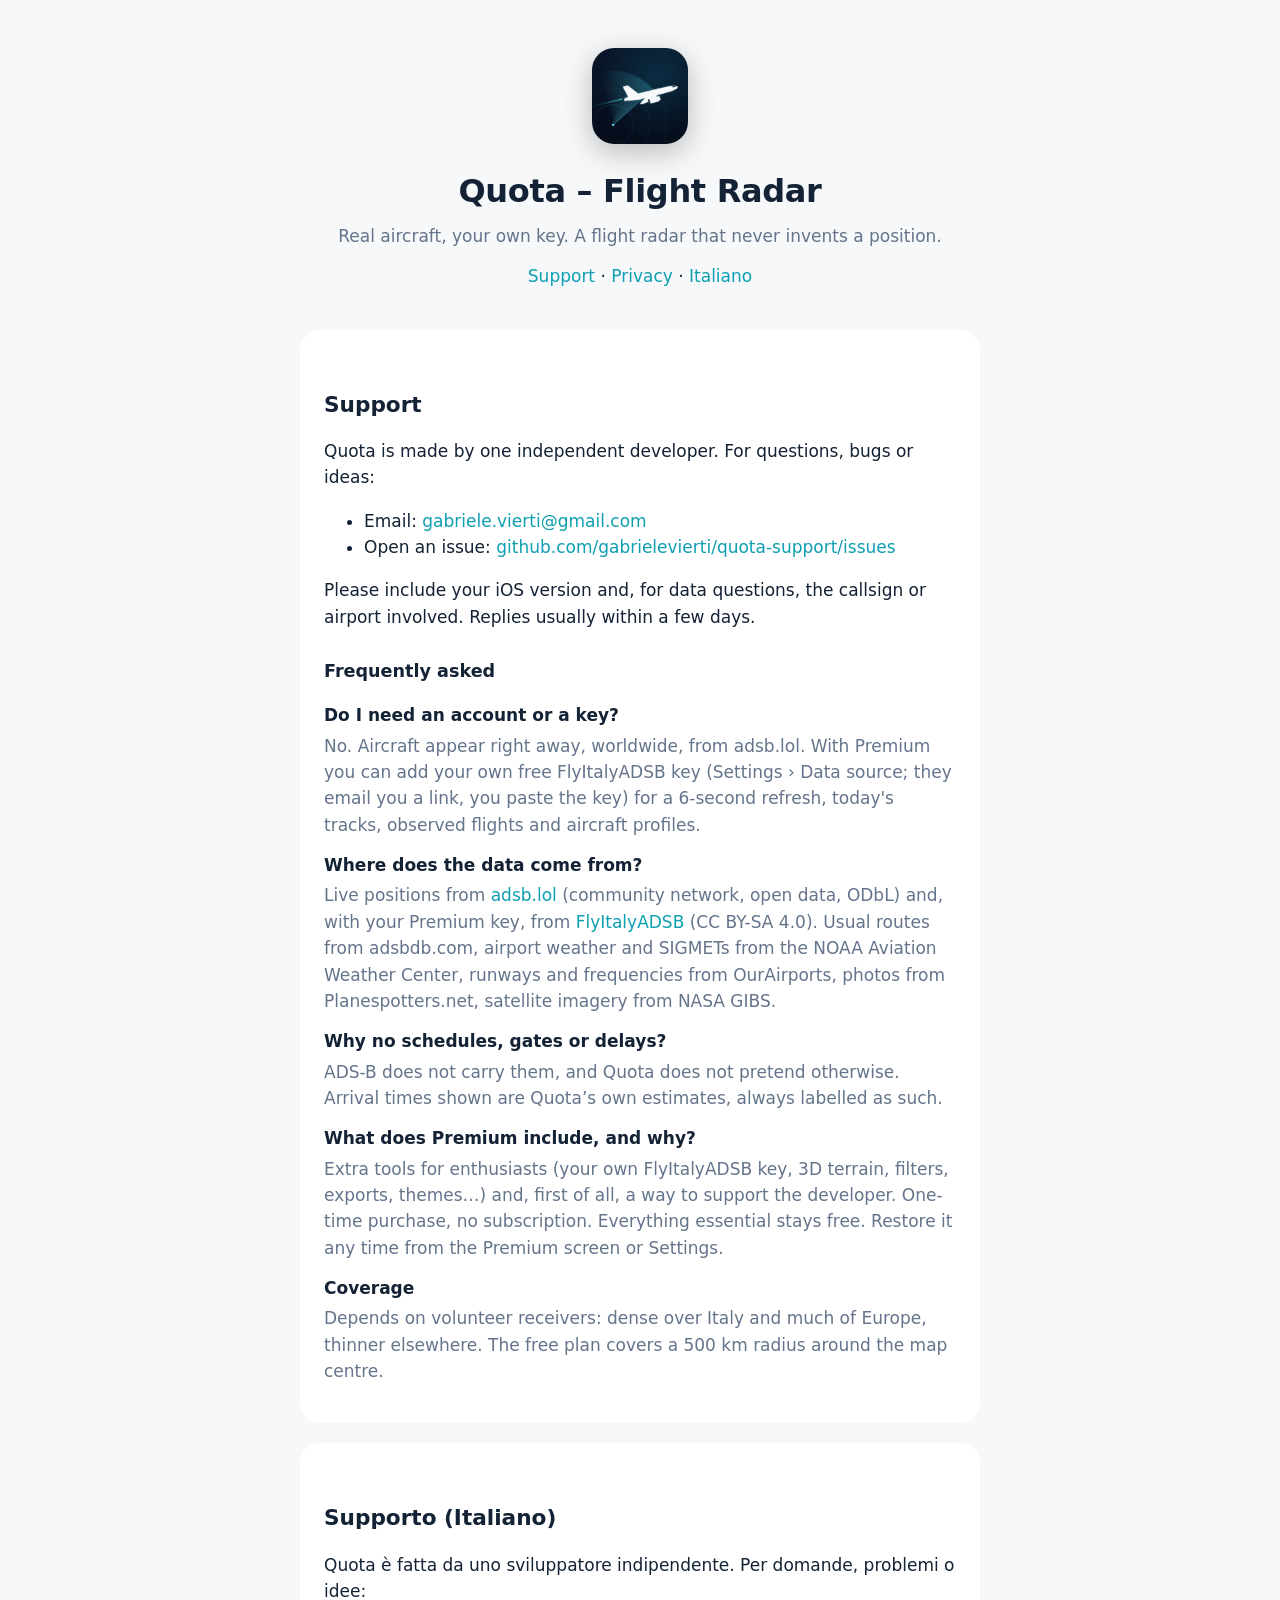
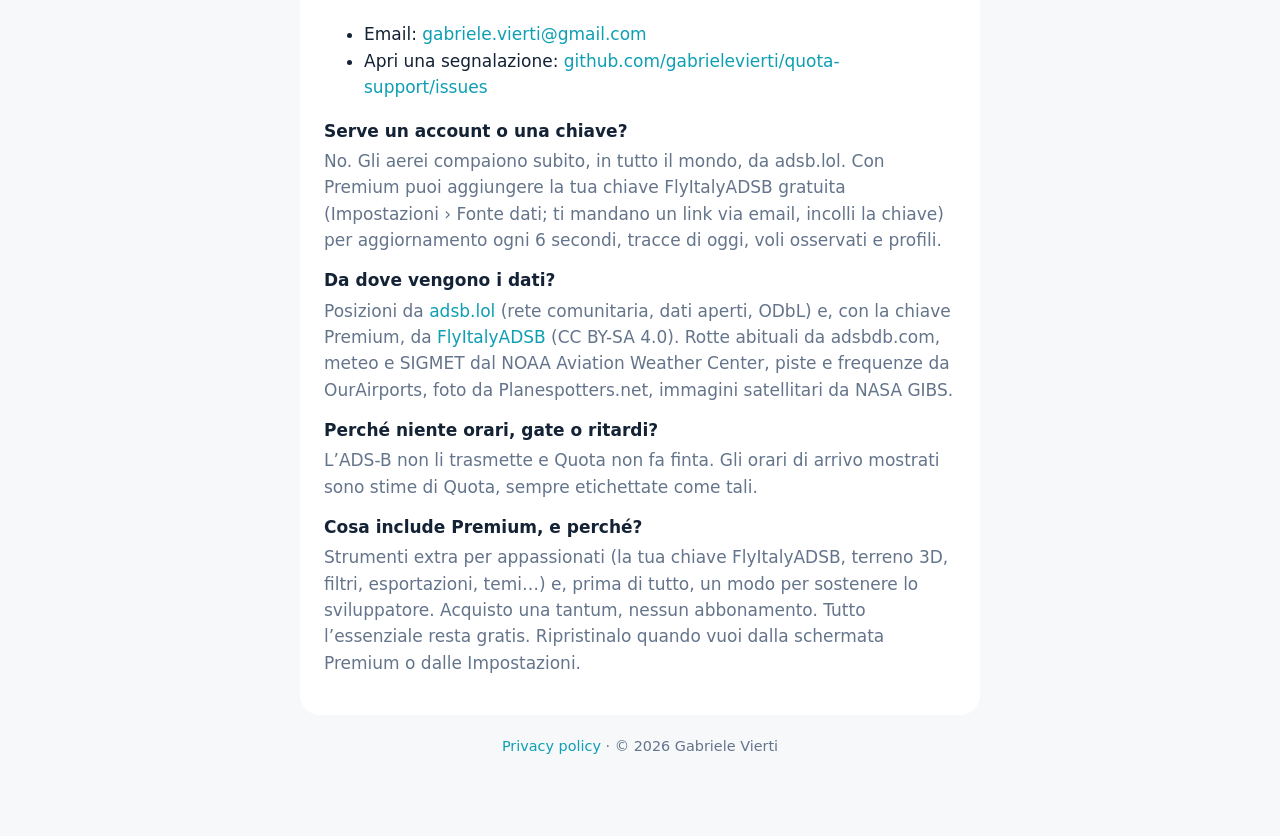
==== index.html @ 26dd5663 "update" ====
<!DOCTYPE html>
<html lang="en">
<head>
<meta charset="utf-8">
<meta name="viewport" content="width=device-width, initial-scale=1">
<title>Quota – Flight Radar · Support</title>
<link rel="stylesheet" href="style.css">
</head>
<body>
<main>
  <header>
    <img src="icon.png" alt="" width="96" height="96">
    <h1>Quota – Flight Radar</h1>
    <p class="tagline">Real aircraft, your own key. A flight radar that never invents a position.</p>
    <nav><a href="#support">Support</a> · <a href="privacy.html">Privacy</a> · <a href="#it">Italiano</a></nav>
  </header>

  <section id="support">
    <h2>Support</h2>
    <p>Quota is made by one independent developer. For questions, bugs or ideas:</p>
    <ul>
      <li>Email: <a href="mailto:gabriele.vierti@gmail.com">gabriele.vierti@gmail.com</a></li>
      <li>Open an issue: <a href="https://github.com/gabrielevierti/quota-support/issues">github.com/gabrielevierti/quota-support/issues</a></li>
    </ul>
    <p>Please include your iOS version and, for data questions, the callsign or airport involved. Replies usually within a few days.</p>

    <h3>Frequently asked</h3>
    <dl>
      <dt>Do I need an account or a key?</dt>
      <dd>No. Aircraft appear right away, worldwide, from adsb.lol. With Premium you can add your own free FlyItalyADSB key (Settings › Data source; they email you a link, you paste the key) for a 6-second refresh, today's tracks, observed flights and aircraft profiles.</dd>
      <dt>Where does the data come from?</dt>
      <dd>Live positions from <a href="https://adsb.lol">adsb.lol</a> (community network, open data, ODbL) and, with your Premium key, from <a href="https://flyitalyadsb.com">FlyItalyADSB</a> (CC BY-SA 4.0). Usual routes from adsbdb.com, airport weather and SIGMETs from the NOAA Aviation Weather Center, runways and frequencies from OurAirports, photos from Planespotters.net, satellite imagery from NASA GIBS.</dd>
      <dt>Why no schedules, gates or delays?</dt>
      <dd>ADS-B does not carry them, and Quota does not pretend otherwise. Arrival times shown are Quota’s own estimates, always labelled as such.</dd>
      <dt>What does Premium include, and why?</dt>
      <dd>Extra tools for enthusiasts (your own FlyItalyADSB key, 3D terrain, filters, exports, themes…) and, first of all, a way to support the developer. One-time purchase, no subscription. Everything essential stays free. Restore it any time from the Premium screen or Settings.</dd>
      <dt>Coverage</dt>
      <dd>Depends on volunteer receivers: dense over Italy and much of Europe, thinner elsewhere. The free plan covers a 500 km radius around the map centre.</dd>
    </dl>
  </section>

  <section id="it">
    <h2>Supporto (Italiano)</h2>
    <p>Quota è fatta da uno sviluppatore indipendente. Per domande, problemi o idee:</p>
    <ul>
      <li>Email: <a href="mailto:gabriele.vierti@gmail.com">gabriele.vierti@gmail.com</a></li>
      <li>Apri una segnalazione: <a href="https://github.com/gabrielevierti/quota-support/issues">github.com/gabrielevierti/quota-support/issues</a></li>
    </ul>
    <dl>
      <dt>Serve un account o una chiave?</dt>
      <dd>No. Gli aerei compaiono subito, in tutto il mondo, da adsb.lol. Con Premium puoi aggiungere la tua chiave FlyItalyADSB gratuita (Impostazioni › Fonte dati; ti mandano un link via email, incolli la chiave) per aggiornamento ogni 6 secondi, tracce di oggi, voli osservati e profili.</dd>
      <dt>Da dove vengono i dati?</dt>
      <dd>Posizioni da <a href="https://adsb.lol">adsb.lol</a> (rete comunitaria, dati aperti, ODbL) e, con la chiave Premium, da <a href="https://flyitalyadsb.com">FlyItalyADSB</a> (CC BY-SA 4.0). Rotte abituali da adsbdb.com, meteo e SIGMET dal NOAA Aviation Weather Center, piste e frequenze da OurAirports, foto da Planespotters.net, immagini satellitari da NASA GIBS.</dd>
      <dt>Perché niente orari, gate o ritardi?</dt>
      <dd>L’ADS-B non li trasmette e Quota non fa finta. Gli orari di arrivo mostrati sono stime di Quota, sempre etichettate come tali.</dd>
      <dt>Cosa include Premium, e perché?</dt>
      <dd>Strumenti extra per appassionati (la tua chiave FlyItalyADSB, terreno 3D, filtri, esportazioni, temi…) e, prima di tutto, un modo per sostenere lo sviluppatore. Acquisto una tantum, nessun abbonamento. Tutto l’essenziale resta gratis. Ripristinalo quando vuoi dalla schermata Premium o dalle Impostazioni.</dd>
    </dl>
  </section>

  <footer>
    <p><a href="privacy.html">Privacy policy</a> · © 2026 Gabriele Vierti</p>
  </footer>
</main>
</body>
</html>
---- style.css ----
:root { color-scheme: light dark; --bg:#f6f8fa; --fg:#142235; --muted:#64748b; --accent:#0e9fb3; --card:#fff; }
@media (prefers-color-scheme: dark) { :root { --bg:#0c1628; --fg:#f6f8fa; --muted:#a6b6c8; --accent:#51d6e8; --card:#17293f; } }
* { box-sizing: border-box; }
body { margin:0; background:var(--bg); color:var(--fg); font: 17px/1.55 -apple-system, BlinkMacSystemFont, "SF Pro Text", Inter, system-ui, sans-serif; }
main { max-width: 720px; margin: 0 auto; padding: 48px 20px 64px; }
header { text-align:center; margin-bottom: 40px; }
header img { border-radius: 22px; box-shadow: 0 8px 30px rgba(0,0,0,.25); }
h1 { font-size: 2rem; margin: 16px 0 6px; letter-spacing: -0.01em; }
h2 { font-size: 1.35rem; margin: 36px 0 10px; }
h3 { font-size: 1.1rem; margin: 28px 0 8px; }
.tagline { color: var(--muted); margin: 0 0 14px; }
nav a, a { color: var(--accent); text-decoration: none; }
a:hover { text-decoration: underline; }
section { background: var(--card); border-radius: 20px; padding: 22px 24px; margin-bottom: 20px; }
dt { font-weight: 600; margin-top: 14px; }
dd { margin: 4px 0 0; color: var(--muted); }
footer { text-align:center; color: var(--muted); font-size: .9rem; }
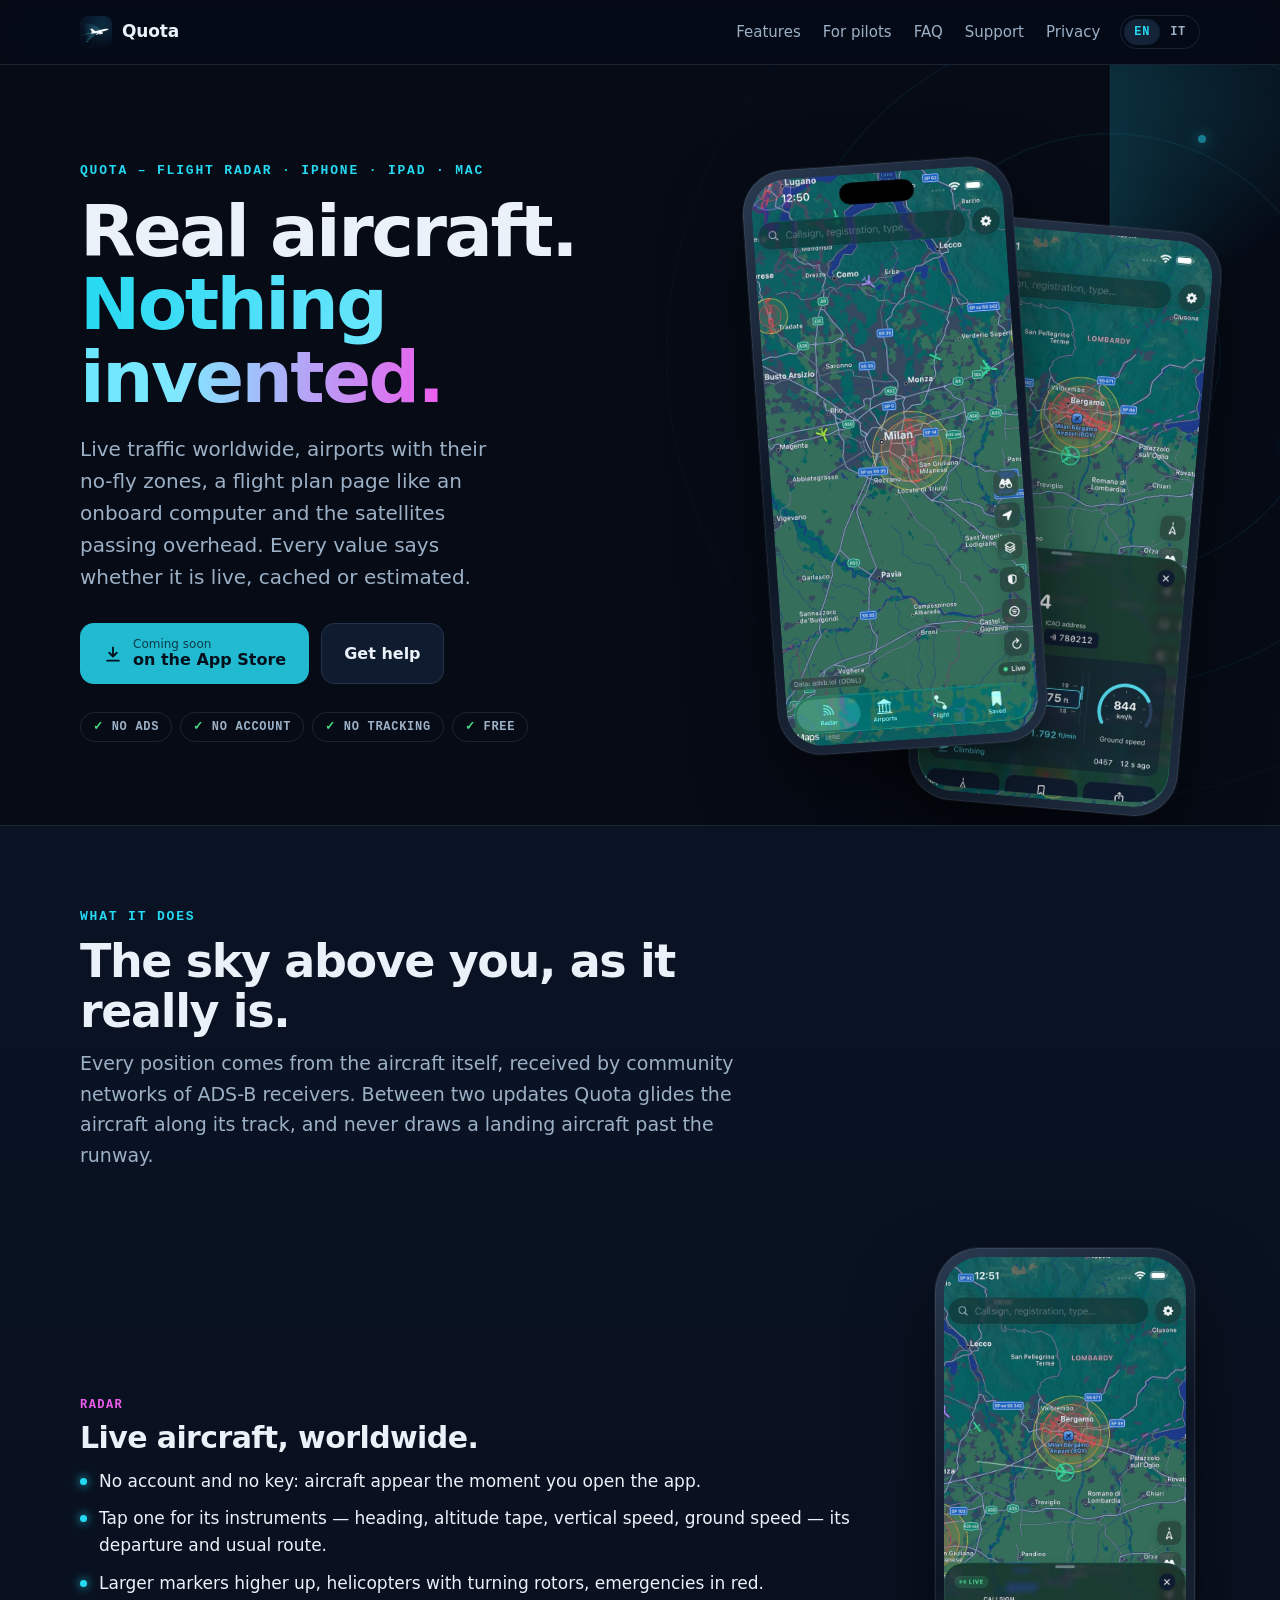
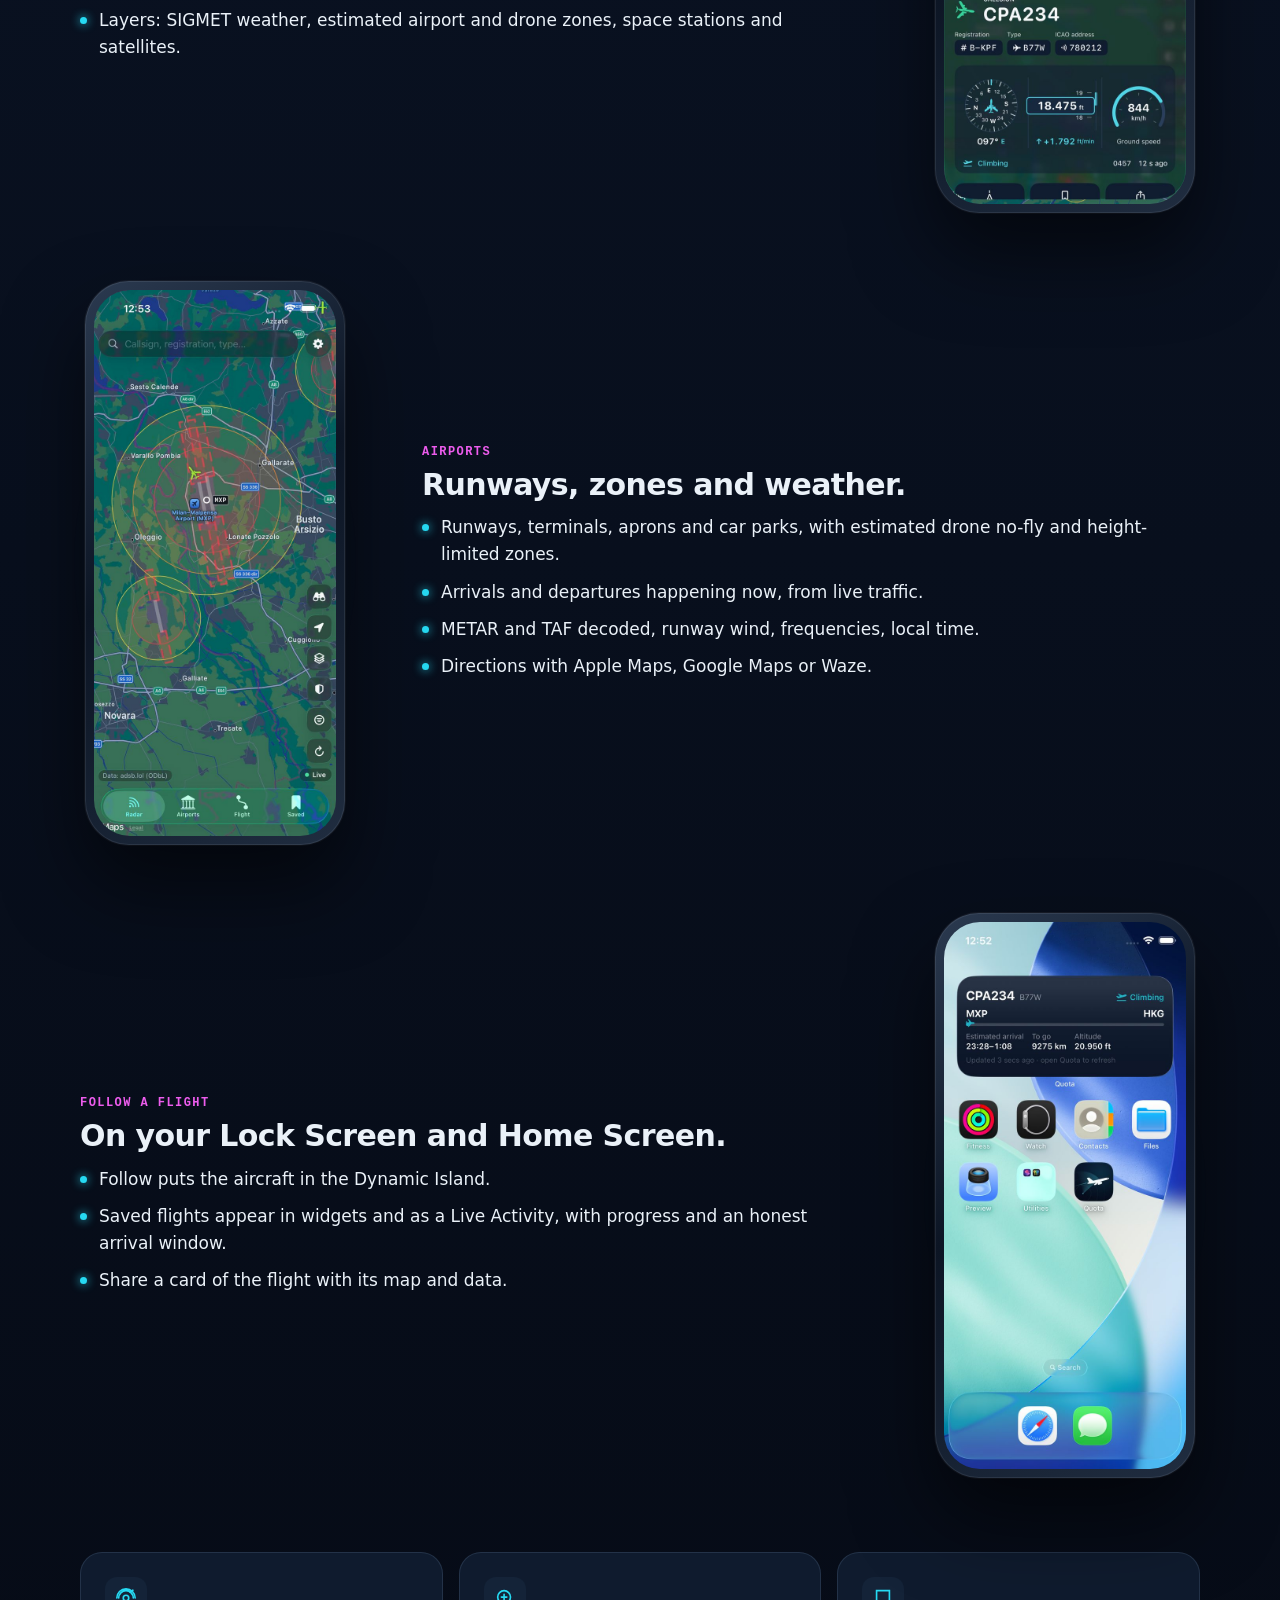
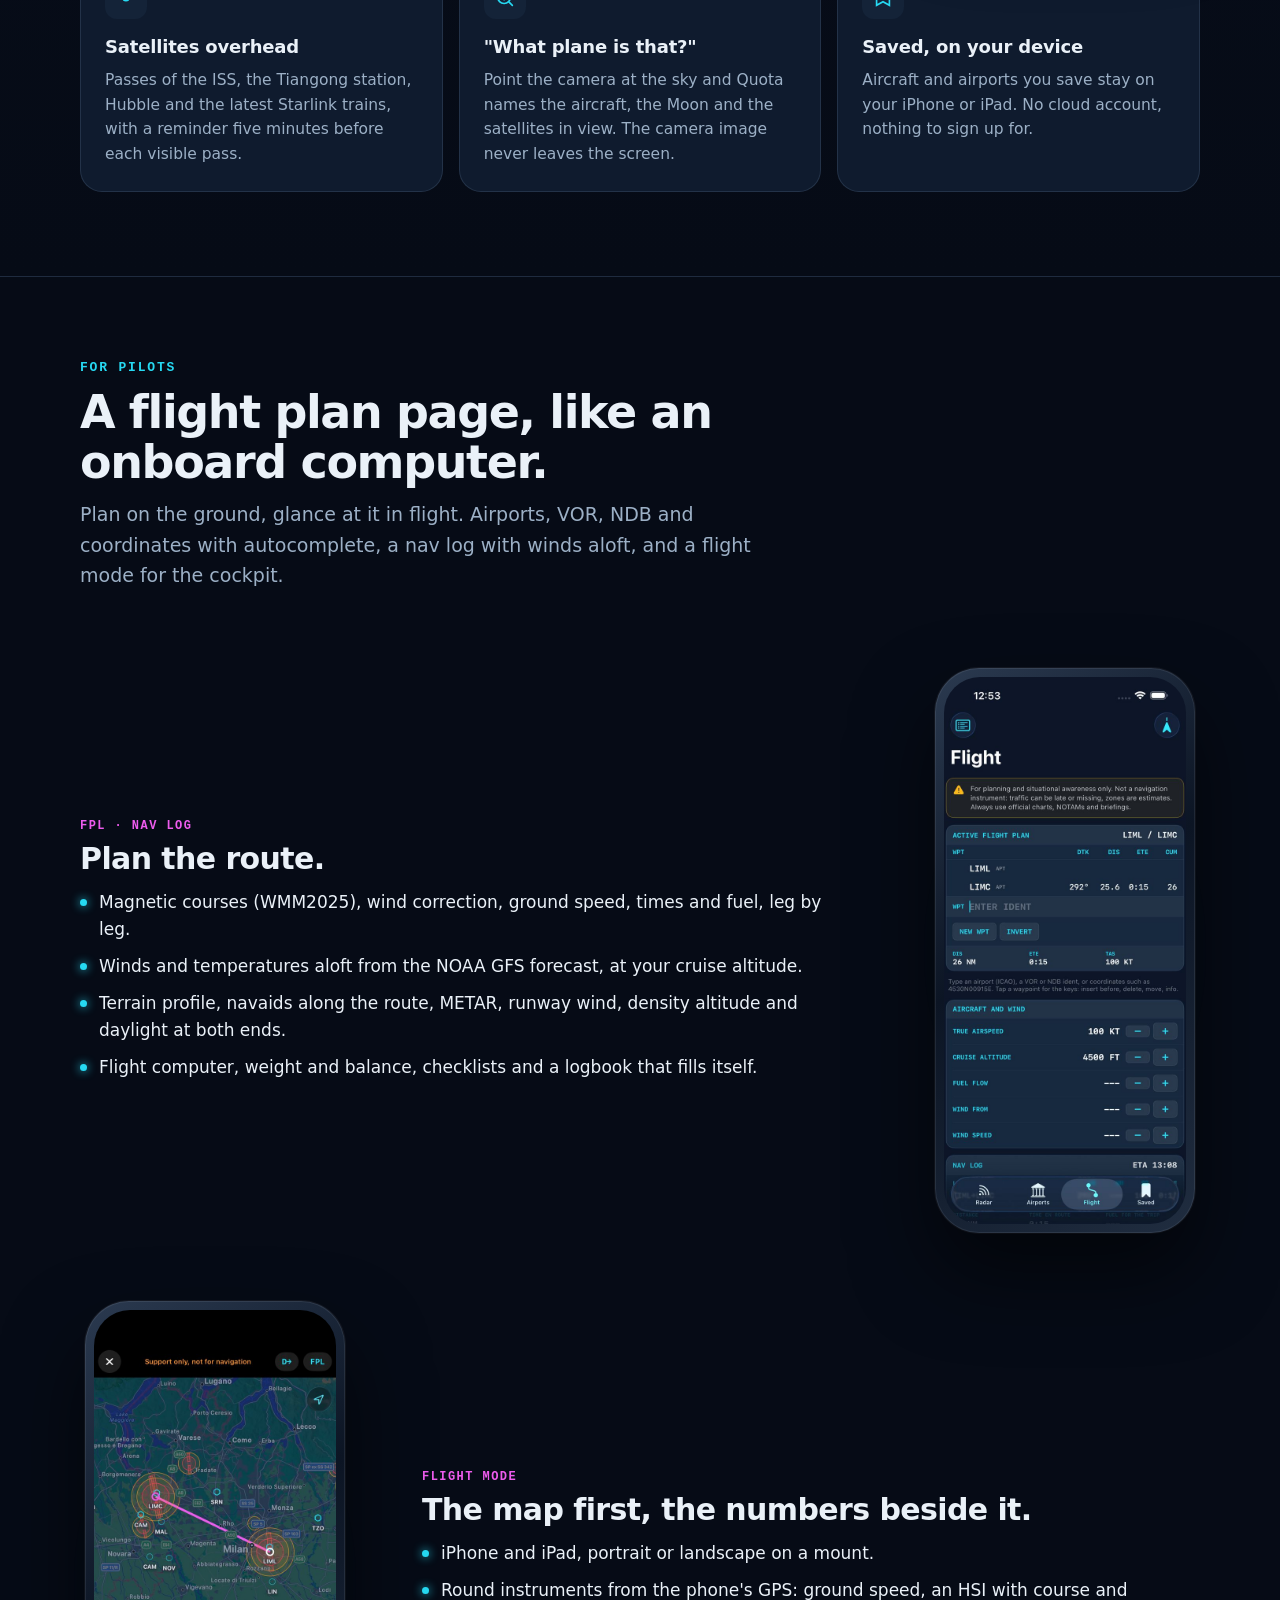
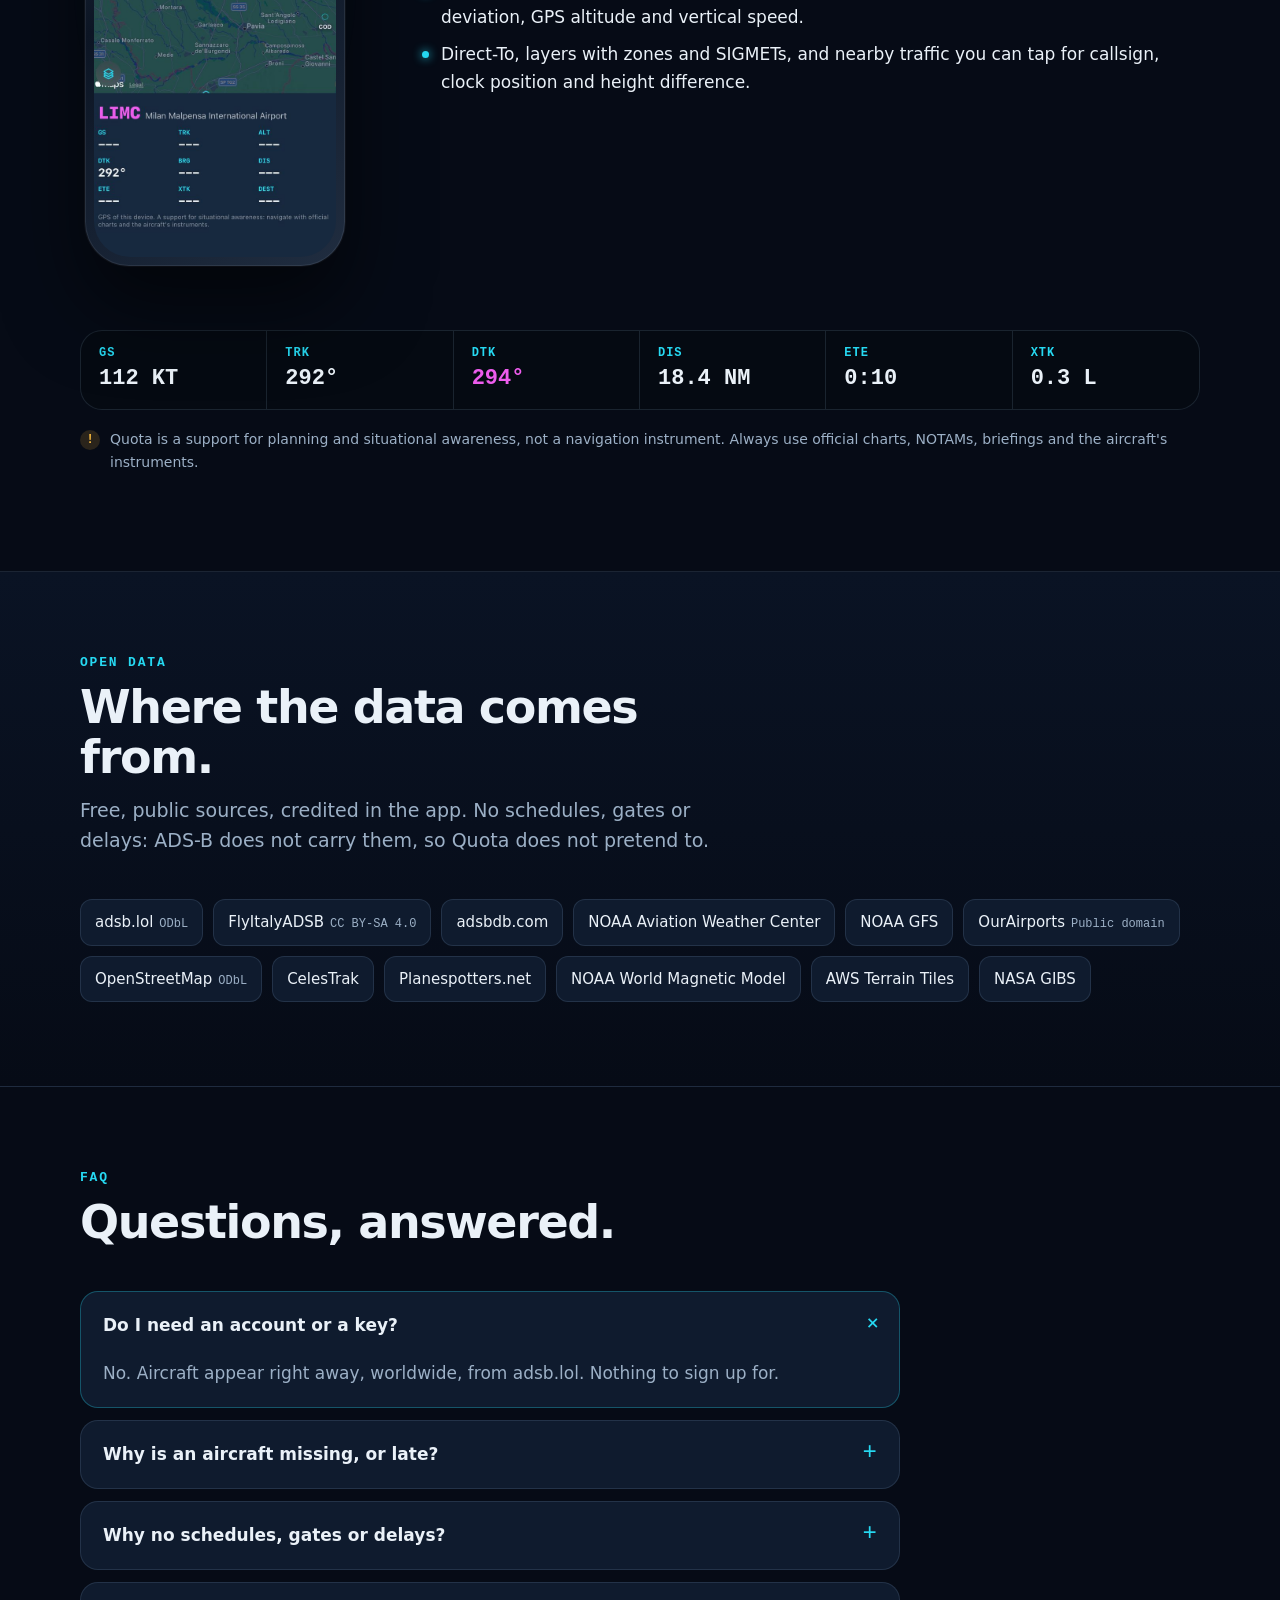
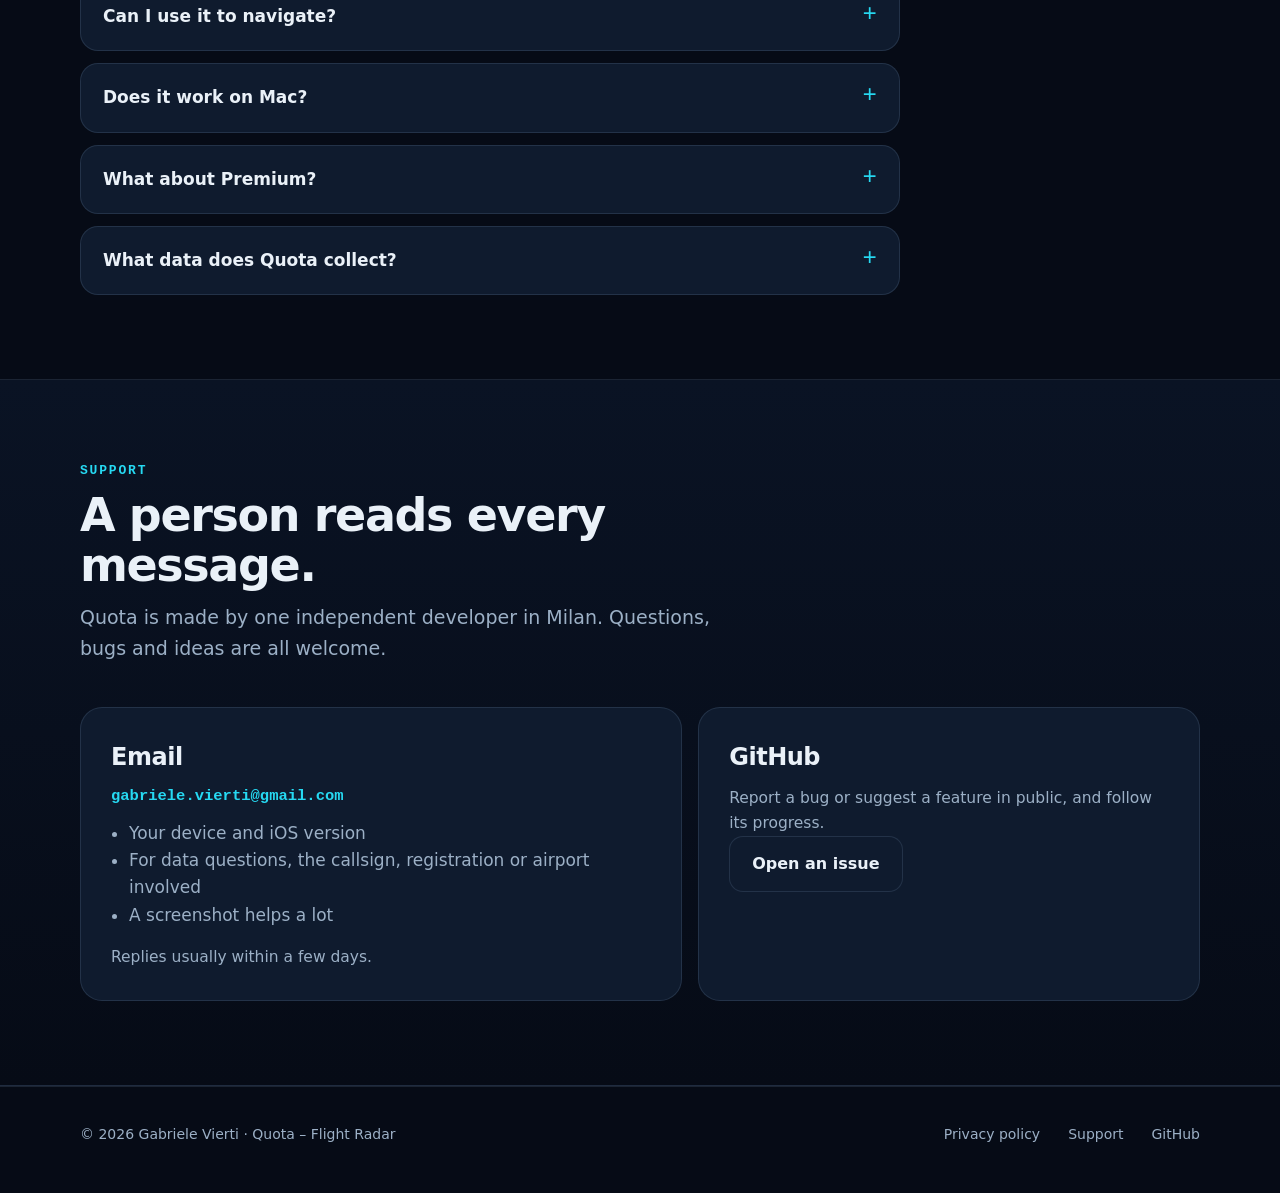
==== commit 166cb302: "update" ====
--- a/index.html
+++ b/index.html
@@ -1,66 +1,347 @@
 <!DOCTYPE html>
-<html lang="en">
+<html lang="en" data-lang="en">
 <head>
 <meta charset="utf-8">
 <meta name="viewport" content="width=device-width, initial-scale=1">
-<title>Quota – Flight Radar · Support</title>
+<title>Quota – Flight Radar</title>
+<meta name="description" content="Quota – Flight Radar: live aircraft worldwide, airports with no-fly zones, a pilot's flight plan page and satellites overhead. No ads, no account, no tracking.">
+<meta name="theme-color" content="#060b16">
+<meta property="og:title" content="Quota – Flight Radar">
+<meta property="og:description" content="Real aircraft, nothing invented. Live traffic, airports, pilot tools and satellites. No ads, no account, no tracking.">
+<meta property="og:image" content="icon.png">
+<link rel="icon" href="favicon.png">
+<link rel="apple-touch-icon" href="apple-touch-icon.png">
 <link rel="stylesheet" href="style.css">
+<script src="app.js" defer></script>
 </head>
 <body>
-<main>
-  <header>
-    <img src="icon.png" alt="" width="96" height="96">
-    <h1>Quota – Flight Radar</h1>
-    <p class="tagline">Real aircraft, your own key. A flight radar that never invents a position.</p>
-    <nav><a href="#support">Support</a> · <a href="privacy.html">Privacy</a> · <a href="#it">Italiano</a></nav>
-  </header>
-
-  <section id="support">
-    <h2>Support</h2>
-    <p>Quota is made by one independent developer. For questions, bugs or ideas:</p>
-    <ul>
-      <li>Email: <a href="mailto:gabriele.vierti@gmail.com">gabriele.vierti@gmail.com</a></li>
-      <li>Open an issue: <a href="https://github.com/gabrielevierti/quota-support/issues">github.com/gabrielevierti/quota-support/issues</a></li>
-    </ul>
-    <p>Please include your iOS version and, for data questions, the callsign or airport involved. Replies usually within a few days.</p>
-
-    <h3>Frequently asked</h3>
-    <dl>
-      <dt>Do I need an account or a key?</dt>
-      <dd>No. Aircraft appear right away, worldwide, from adsb.lol. With Premium you can add your own free FlyItalyADSB key (Settings › Data source; they email you a link, you paste the key) for a 6-second refresh, today's tracks, observed flights and aircraft profiles.</dd>
-      <dt>Where does the data come from?</dt>
-      <dd>Live positions from <a href="https://adsb.lol">adsb.lol</a> (community network, open data, ODbL) and, with your Premium key, from <a href="https://flyitalyadsb.com">FlyItalyADSB</a> (CC BY-SA 4.0). Usual routes from adsbdb.com, airport weather and SIGMETs from the NOAA Aviation Weather Center, runways and frequencies from OurAirports, photos from Planespotters.net, satellite imagery from NASA GIBS.</dd>
-      <dt>Why no schedules, gates or delays?</dt>
-      <dd>ADS-B does not carry them, and Quota does not pretend otherwise. Arrival times shown are Quota’s own estimates, always labelled as such.</dd>
-      <dt>What does Premium include, and why?</dt>
-      <dd>Extra tools for enthusiasts (your own FlyItalyADSB key, 3D terrain, filters, exports, themes…) and, first of all, a way to support the developer. One-time purchase, no subscription. Everything essential stays free. Restore it any time from the Premium screen or Settings.</dd>
-      <dt>Coverage</dt>
-      <dd>Depends on volunteer receivers: dense over Italy and much of Europe, thinner elsewhere. The free plan covers a 500 km radius around the map centre.</dd>
-    </dl>
-  </section>
-
-  <section id="it">
-    <h2>Supporto (Italiano)</h2>
-    <p>Quota è fatta da uno sviluppatore indipendente. Per domande, problemi o idee:</p>
-    <ul>
-      <li>Email: <a href="mailto:gabriele.vierti@gmail.com">gabriele.vierti@gmail.com</a></li>
-      <li>Apri una segnalazione: <a href="https://github.com/gabrielevierti/quota-support/issues">github.com/gabrielevierti/quota-support/issues</a></li>
-    </ul>
-    <dl>
-      <dt>Serve un account o una chiave?</dt>
-      <dd>No. Gli aerei compaiono subito, in tutto il mondo, da adsb.lol. Con Premium puoi aggiungere la tua chiave FlyItalyADSB gratuita (Impostazioni › Fonte dati; ti mandano un link via email, incolli la chiave) per aggiornamento ogni 6 secondi, tracce di oggi, voli osservati e profili.</dd>
-      <dt>Da dove vengono i dati?</dt>
-      <dd>Posizioni da <a href="https://adsb.lol">adsb.lol</a> (rete comunitaria, dati aperti, ODbL) e, con la chiave Premium, da <a href="https://flyitalyadsb.com">FlyItalyADSB</a> (CC BY-SA 4.0). Rotte abituali da adsbdb.com, meteo e SIGMET dal NOAA Aviation Weather Center, piste e frequenze da OurAirports, foto da Planespotters.net, immagini satellitari da NASA GIBS.</dd>
-      <dt>Perché niente orari, gate o ritardi?</dt>
-      <dd>L’ADS-B non li trasmette e Quota non fa finta. Gli orari di arrivo mostrati sono stime di Quota, sempre etichettate come tali.</dd>
-      <dt>Cosa include Premium, e perché?</dt>
-      <dd>Strumenti extra per appassionati (la tua chiave FlyItalyADSB, terreno 3D, filtri, esportazioni, temi…) e, prima di tutto, un modo per sostenere lo sviluppatore. Acquisto una tantum, nessun abbonamento. Tutto l’essenziale resta gratis. Ripristinalo quando vuoi dalla schermata Premium o dalle Impostazioni.</dd>
-    </dl>
-  </section>
-
-  <footer>
-    <p><a href="privacy.html">Privacy policy</a> · © 2026 Gabriele Vierti</p>
-  </footer>
+
+<header class="top">
+  <div class="wrap">
+    <a class="brand" href="#top"><img src="icon.png" alt="">Quota</a>
+    <nav aria-label="Sections">
+      <a href="#features"><span lang="en">Features</span><span lang="it">Funzioni</span></a>
+      <a href="#pilots"><span lang="en">For pilots</span><span lang="it">Per piloti</span></a>
+      <a href="#faq">FAQ</a>
+      <a href="#support"><span lang="en">Support</span><span lang="it">Supporto</span></a>
+      <a href="privacy.html">Privacy</a>
+    </nav>
+    <div class="langs" role="group" aria-label="Language">
+      <button type="button" data-set="en">EN</button>
+      <button type="button" data-set="it">IT</button>
+    </div>
+  </div>
+</header>
+
+<main id="top">
+
+  <!-- Hero -->
+  <div class="hero">
+    <div class="radar" aria-hidden="true">
+      <i class="blip" style="left:58%;top:30%;animation-delay:.6s"></i>
+      <i class="blip" style="left:38%;top:44%;animation-delay:2.2s"></i>
+      <i class="blip" style="left:66%;top:58%;animation-delay:3.4s"></i>
+      <i class="blip" style="left:46%;top:68%;animation-delay:5.1s"></i>
+    </div>
+    <div class="wrap">
+      <div>
+        <div class="eyebrow">Quota – Flight Radar · iPhone · iPad · Mac</div>
+        <h1 lang="en">Real aircraft.<br><em>Nothing invented.</em></h1>
+        <h1 lang="it">Aerei veri.<br><em>Niente di inventato.</em></h1>
+        <p class="lead" lang="en">Live traffic worldwide, airports with their no-fly zones, a flight plan page like an onboard computer and the satellites passing overhead. Every value says whether it is live, cached or estimated.</p>
+        <p class="lead" lang="it">Traffico in diretta in tutto il mondo, aeroporti con le zone no-fly, una pagina piano di volo come un computer di bordo e i satelliti che ti passano sopra. Ogni valore dice se è in diretta, in cache o stimato.</p>
+        <div class="ctas">
+          <a class="btn primary" data-appstore href="#support" aria-disabled="true">
+            <svg width="20" height="20" viewBox="0 0 24 24" fill="none" stroke="currentColor" stroke-width="2.2" stroke-linecap="round" stroke-linejoin="round" aria-hidden="true"><path d="M12 4v11m0 0-4.5-4.5M12 15l4.5-4.5M5 20h14"/></svg>
+            <span class="stack">
+              <span class="soon"><small lang="en">Coming soon</small><small lang="it">In arrivo</small><span lang="en">on the App Store</span><span lang="it">sull'App Store</span></span>
+              <span class="now"><small lang="en">Download on the</small><small lang="it">Scarica</small>App Store</span>
+            </span>
+          </a>
+          <a class="btn" href="#support"><span lang="en">Get help</span><span lang="it">Assistenza</span></a>
+        </div>
+        <div class="pills">
+          <span class="pill"><b>✓</b> <span lang="en">No ads</span><span lang="it">Niente pubblicità</span></span>
+          <span class="pill"><b>✓</b> <span lang="en">No account</span><span lang="it">Nessun account</span></span>
+          <span class="pill"><b>✓</b> <span lang="en">No tracking</span><span lang="it">Nessun tracciamento</span></span>
+          <span class="pill"><b>✓</b> <span lang="en">Free</span><span lang="it">Gratis</span></span>
+        </div>
+      </div>
+      <div class="phones" aria-hidden="true">
+        <div class="phone a"><img src="shots/01-radar-milano.jpg" alt=""></div>
+        <div class="phone b"><img src="shots/02-dettaglio-aereo.jpg" alt=""></div>
+      </div>
+    </div>
+  </div>
+
+  <!-- Features -->
+  <section id="features" class="alt">
+    <div class="wrap">
+      <div class="section-head">
+        <div class="eyebrow" lang="en">What it does</div><div class="eyebrow" lang="it">Cosa fa</div>
+        <h2 lang="en">The sky above you, as it really is.</h2>
+        <h2 lang="it">Il cielo sopra di te, com'è davvero.</h2>
+        <p lang="en">Every position comes from the aircraft itself, received by community networks of ADS-B receivers. Between two updates Quota glides the aircraft along its track, and never draws a landing aircraft past the runway.</p>
+        <p lang="it">Ogni posizione arriva dall'aereo stesso, ricevuta da reti comunitarie di ricevitori ADS-B. Tra un aggiornamento e l'altro Quota fa scorrere l'aereo lungo la sua rotta, e non disegna mai un aereo in atterraggio oltre la pista.</p>
+      </div>
+
+      <div class="feature">
+        <div>
+          <div class="tag">Radar</div>
+          <h3 lang="en">Live aircraft, worldwide.</h3><h3 lang="it">Aerei in diretta, in tutto il mondo.</h3>
+          <ul lang="en">
+            <li>No account and no key: aircraft appear the moment you open the app.</li>
+            <li>Tap one for its instruments — heading, altitude tape, vertical speed, ground speed — its departure and usual route.</li>
+            <li>Larger markers higher up, helicopters with turning rotors, emergencies in red.</li>
+            <li>Layers: SIGMET weather, estimated airport and drone zones, space stations and satellites.</li>
+          </ul>
+          <ul lang="it">
+            <li>Nessun account e nessuna chiave: gli aerei compaiono appena apri l'app.</li>
+            <li>Toccane uno per i suoi strumenti — prua, nastro della quota, variometro, velocità al suolo — la partenza e la rotta abituale.</li>
+            <li>Simboli più grandi in quota, elicotteri con le pale che girano, emergenze in rosso.</li>
+            <li>Livelli: meteo SIGMET, zone aeroportuali e droni stimate, stazioni spaziali e satelliti.</li>
+          </ul>
+        </div>
+        <div class="shot"><div class="phone"><img src="shots/02-dettaglio-aereo.jpg" alt="Aircraft details with flight instruments" loading="lazy"></div></div>
+      </div>
+
+      <div class="feature flip">
+        <div>
+          <div class="tag" lang="en">Airports</div><div class="tag" lang="it">Aeroporti</div>
+          <h3 lang="en">Runways, zones and weather.</h3><h3 lang="it">Piste, zone e meteo.</h3>
+          <ul lang="en">
+            <li>Runways, terminals, aprons and car parks, with estimated drone no-fly and height-limited zones.</li>
+            <li>Arrivals and departures happening now, from live traffic.</li>
+            <li>METAR and TAF decoded, runway wind, frequencies, local time.</li>
+            <li>Directions with Apple Maps, Google Maps or Waze.</li>
+          </ul>
+          <ul lang="it">
+            <li>Piste, terminal, piazzali e parcheggi, con le zone droni vietate o con limite di quota stimate.</li>
+            <li>Arrivi e partenze in corso, dal traffico in diretta.</li>
+            <li>METAR e TAF decodificati, vento in pista, frequenze, ora locale.</li>
+            <li>Indicazioni con Apple Mappe, Google Maps o Waze.</li>
+          </ul>
+        </div>
+        <div class="shot"><div class="phone"><img src="shots/04-zone-malpensa.jpg" alt="Milan Malpensa with estimated drone zones" loading="lazy"></div></div>
+      </div>
+
+      <div class="feature">
+        <div>
+          <div class="tag" lang="en">Follow a flight</div><div class="tag" lang="it">Segui un volo</div>
+          <h3 lang="en">On your Lock Screen and Home Screen.</h3><h3 lang="it">Sulla schermata di blocco e nella Home.</h3>
+          <ul lang="en">
+            <li>Follow puts the aircraft in the Dynamic Island.</li>
+            <li>Saved flights appear in widgets and as a Live Activity, with progress and an honest arrival window.</li>
+            <li>Share a card of the flight with its map and data.</li>
+          </ul>
+          <ul lang="it">
+            <li>Segui mette l'aereo nella Dynamic Island.</li>
+            <li>I voli salvati compaiono nei widget e come Live Activity, con avanzamento e una finestra di arrivo onesta.</li>
+            <li>Condividi una card del volo con mappa e dati.</li>
+          </ul>
+        </div>
+        <div class="shot"><div class="phone"><img src="shots/03-widget-home.jpg" alt="Quota widgets on the Home Screen" loading="lazy"></div></div>
+      </div>
+
+      <div class="grid" style="margin-top:40px">
+        <div class="card">
+          <div class="icon"><svg viewBox="0 0 24 24" fill="none" stroke="currentColor" stroke-width="1.8" stroke-linecap="round"><circle cx="12" cy="12" r="3"/><path d="M4 12a8 8 0 0 1 16 0M2 12a10 10 0 0 1 20 0"/><path d="m16.5 5.5 3-2"/></svg></div>
+          <h4 lang="en">Satellites overhead</h4><h4 lang="it">Satelliti sopra di te</h4>
+          <p lang="en">Passes of the ISS, the Tiangong station, Hubble and the latest Starlink trains, with a reminder five minutes before each visible pass.</p>
+          <p lang="it">Passaggi della ISS, della stazione Tiangong, di Hubble e degli ultimi treni Starlink, con un promemoria cinque minuti prima di ogni passaggio visibile.</p>
+        </div>
+        <div class="card">
+          <div class="icon"><svg viewBox="0 0 24 24" fill="none" stroke="currentColor" stroke-width="1.8" stroke-linecap="round"><circle cx="11" cy="11" r="7"/><path d="m20 20-3.5-3.5M11 8v6M8 11h6"/></svg></div>
+          <h4 lang="en">"What plane is that?"</h4><h4 lang="it">"Che aereo è quello?"</h4>
+          <p lang="en">Point the camera at the sky and Quota names the aircraft, the Moon and the satellites in view. The camera image never leaves the screen.</p>
+          <p lang="it">Punta la fotocamera al cielo e Quota ti dice quali aerei, la Luna e i satelliti stai guardando. L'immagine non lascia mai lo schermo.</p>
+        </div>
+        <div class="card">
+          <div class="icon"><svg viewBox="0 0 24 24" fill="none" stroke="currentColor" stroke-width="1.8" stroke-linecap="round"><path d="M5 4h14v16l-7-4-7 4z"/></svg></div>
+          <h4 lang="en">Saved, on your device</h4><h4 lang="it">Salvati, sul tuo dispositivo</h4>
+          <p lang="en">Aircraft and airports you save stay on your iPhone or iPad. No cloud account, nothing to sign up for.</p>
+          <p lang="it">Aerei e aeroporti salvati restano sul tuo iPhone o iPad. Nessun account cloud, niente da registrare.</p>
+        </div>
+      </div>
+    </div>
+  </section>
+
+  <!-- Pilots -->
+  <section id="pilots">
+    <div class="wrap">
+      <div class="section-head">
+        <div class="eyebrow" lang="en">For pilots</div><div class="eyebrow" lang="it">Per piloti</div>
+        <h2 lang="en">A flight plan page, like an onboard computer.</h2>
+        <h2 lang="it">Una pagina piano di volo, come un computer di bordo.</h2>
+        <p lang="en">Plan on the ground, glance at it in flight. Airports, VOR, NDB and coordinates with autocomplete, a nav log with winds aloft, and a flight mode for the cockpit.</p>
+        <p lang="it">Pianifica a terra, consultalo in volo. Aeroporti, VOR, NDB e coordinate con autocompletamento, un log di navigazione con i venti in quota e una modalità volo per l'abitacolo.</p>
+      </div>
+
+      <div class="feature">
+        <div>
+          <div class="tag">FPL · NAV LOG</div>
+          <h3 lang="en">Plan the route.</h3><h3 lang="it">Pianifica la rotta.</h3>
+          <ul lang="en">
+            <li>Magnetic courses (WMM2025), wind correction, ground speed, times and fuel, leg by leg.</li>
+            <li>Winds and temperatures aloft from the NOAA GFS forecast, at your cruise altitude.</li>
+            <li>Terrain profile, navaids along the route, METAR, runway wind, density altitude and daylight at both ends.</li>
+            <li>Flight computer, weight and balance, checklists and a logbook that fills itself.</li>
+          </ul>
+          <ul lang="it">
+            <li>Rotte magnetiche (WMM2025), correzione vento, velocità al suolo, tempi e carburante, tratta per tratta.</li>
+            <li>Venti e temperature in quota dalle previsioni NOAA GFS, alla tua quota di crociera.</li>
+            <li>Profilo del terreno, radioassistenze lungo la rotta, METAR, vento in pista, quota densità e luce alle due estremità.</li>
+            <li>Computer di volo, massa e centraggio, checklist e un libretto di volo che si compila da solo.</li>
+          </ul>
+        </div>
+        <div class="shot"><div class="phone"><img src="shots/05-piano-di-volo.jpg" alt="Flight plan page" loading="lazy"></div></div>
+      </div>
+
+      <div class="feature flip">
+        <div>
+          <div class="tag" lang="en">Flight mode</div><div class="tag" lang="it">Modalità volo</div>
+          <h3 lang="en">The map first, the numbers beside it.</h3><h3 lang="it">Prima la mappa, accanto i numeri.</h3>
+          <ul lang="en">
+            <li>iPhone and iPad, portrait or landscape on a mount.</li>
+            <li>Round instruments from the phone's GPS: ground speed, an HSI with course and deviation, GPS altitude and vertical speed.</li>
+            <li>Direct-To, layers with zones and SIGMETs, and nearby traffic you can tap for callsign, clock position and height difference.</li>
+          </ul>
+          <ul lang="it">
+            <li>iPhone e iPad, in verticale o in orizzontale su un supporto.</li>
+            <li>Strumenti tondi dal GPS del telefono: velocità al suolo, un HSI con rotta e deviazione, quota GPS e variometro.</li>
+            <li>Direct-To, livelli con zone e SIGMET, e il traffico vicino da toccare per nominativo, posizione a ore e differenza di quota.</li>
+          </ul>
+        </div>
+        <div class="shot"><div class="phone"><img src="shots/06-modalita-volo.jpg" alt="Flight mode with moving map" loading="lazy"></div></div>
+      </div>
+
+      <div class="mfd" aria-hidden="true">
+        <div><span>GS</span><b>112 KT</b></div>
+        <div><span>TRK</span><b>292°</b></div>
+        <div><span>DTK</span><b class="mag">294°</b></div>
+        <div><span>DIS</span><b>18.4 NM</b></div>
+        <div><span>ETE</span><b>0:10</b></div>
+        <div><span>XTK</span><b>0.3 L</b></div>
+      </div>
+      <p class="note" lang="en">Quota is a support for planning and situational awareness, not a navigation instrument. Always use official charts, NOTAMs, briefings and the aircraft's instruments.</p>
+      <p class="note" lang="it">Quota è un supporto alla pianificazione e alla consapevolezza della situazione, non uno strumento di navigazione. Usa sempre carte ufficiali, NOTAM, briefing e gli strumenti dell'aereo.</p>
+    </div>
+  </section>
+
+  <!-- Data -->
+  <section class="alt" id="data">
+    <div class="wrap">
+      <div class="section-head">
+        <div class="eyebrow" lang="en">Open data</div><div class="eyebrow" lang="it">Dati aperti</div>
+        <h2 lang="en">Where the data comes from.</h2><h2 lang="it">Da dove vengono i dati.</h2>
+        <p lang="en">Free, public sources, credited in the app. No schedules, gates or delays: ADS-B does not carry them, so Quota does not pretend to.</p>
+        <p lang="it">Fonti pubbliche e gratuite, citate nell'app. Niente orari, gate o ritardi: l'ADS-B non li trasmette, quindi Quota non fa finta.</p>
+      </div>
+      <div class="sources">
+        <a href="https://adsb.lol">adsb.lol<small>ODbL</small></a>
+        <a href="https://flyitalyadsb.com">FlyItalyADSB<small>CC BY-SA 4.0</small></a>
+        <a href="https://www.adsbdb.com">adsbdb.com</a>
+        <a href="https://aviationweather.gov">NOAA Aviation Weather Center</a>
+        <a href="https://nomads.ncep.noaa.gov">NOAA GFS</a>
+        <a href="https://ourairports.com">OurAirports<small>Public domain</small></a>
+        <a href="https://www.openstreetmap.org/copyright">OpenStreetMap<small>ODbL</small></a>
+        <a href="https://celestrak.org">CelesTrak</a>
+        <a href="https://www.planespotters.net">Planespotters.net</a>
+        <a href="https://www.ncei.noaa.gov/products/world-magnetic-model">NOAA World Magnetic Model</a>
+        <a href="https://registry.opendata.aws/terrain-tiles/">AWS Terrain Tiles</a>
+        <a href="https://earthdata.nasa.gov">NASA GIBS</a>
+      </div>
+    </div>
+  </section>
+
+  <!-- FAQ -->
+  <section id="faq">
+    <div class="wrap">
+      <div class="section-head">
+        <div class="eyebrow">FAQ</div>
+        <h2 lang="en">Questions, answered.</h2><h2 lang="it">Domande e risposte.</h2>
+      </div>
+      <div class="faq" lang="en">
+        <details open><summary>Do I need an account or a key?</summary>
+          <p>No. Aircraft appear right away, worldwide, from adsb.lol. Nothing to sign up for.</p></details>
+        <details><summary>Why is an aircraft missing, or late?</summary>
+          <p>Coverage depends on volunteer receivers: dense over Italy and much of Europe, thinner elsewhere. Some aircraft do not broadcast their position. Between updates Quota moves aircraft along their track; positions are a few seconds old.</p></details>
+        <details><summary>Why no schedules, gates or delays?</summary>
+          <p>ADS-B does not carry them. Arrival times in Quota are its own estimates, always labelled as such.</p></details>
+        <details><summary>Can I use it to navigate?</summary>
+          <p>No. The pilot tools are a support for planning and situational awareness. Use official charts, NOTAMs, briefings, the aircraft's instruments and ATC.</p></details>
+        <details><summary>Does it work on Mac?</summary>
+          <p>Yes, on Macs with Apple silicon, as the iPad app. Features that need a camera, motion sensors or GPS (the sky finder, flight mode) are hidden there.</p></details>
+        <details><summary>What about Premium?</summary>
+          <p>An optional one-time purchase is coming in an update, with extras for enthusiasts and a way to support the developer. Everything essential stays free, and there will never be a subscription.</p></details>
+        <details><summary>What data does Quota collect?</summary>
+          <p>None. No account, no analytics, no tracking. Your saved items and settings stay on your device. Details in the <a href="privacy.html">privacy policy</a>.</p></details>
+      </div>
+      <div class="faq" lang="it">
+        <details open><summary>Serve un account o una chiave?</summary>
+          <p>No. Gli aerei compaiono subito, in tutto il mondo, da adsb.lol. Niente da registrare.</p></details>
+        <details><summary>Perché un aereo manca o è in ritardo?</summary>
+          <p>La copertura dipende da ricevitori volontari: fitta sull'Italia e su gran parte dell'Europa, più rada altrove. Alcuni aerei non trasmettono la posizione. Tra un aggiornamento e l'altro Quota fa scorrere gli aerei lungo la rotta; le posizioni hanno qualche secondo.</p></details>
+        <details><summary>Perché niente orari, gate o ritardi?</summary>
+          <p>L'ADS-B non li trasmette. Gli orari di arrivo in Quota sono stime sue, sempre indicate come tali.</p></details>
+        <details><summary>Posso usarla per navigare?</summary>
+          <p>No. Gli strumenti per piloti sono un supporto alla pianificazione e alla consapevolezza della situazione. Usa carte ufficiali, NOTAM, briefing, gli strumenti dell'aereo e l'ATC.</p></details>
+        <details><summary>Funziona su Mac?</summary>
+          <p>Sì, sui Mac con Apple silicon, come app per iPad. Le funzioni che richiedono fotocamera, sensori di movimento o GPS (il mirino nel cielo, la modalità volo) lì sono nascoste.</p></details>
+        <details><summary>E Premium?</summary>
+          <p>Un acquisto una tantum facoltativo arriverà con un aggiornamento, con extra per appassionati e un modo per sostenere lo sviluppatore. Tutto l'essenziale resta gratis e non ci sarà mai un abbonamento.</p></details>
+        <details><summary>Quali dati raccoglie Quota?</summary>
+          <p>Nessuno. Nessun account, nessuna analisi d'uso, nessun tracciamento. Elementi salvati e impostazioni restano sul tuo dispositivo. I dettagli nell'<a href="privacy.html">informativa sulla privacy</a>.</p></details>
+      </div>
+    </div>
+  </section>
+
+  <!-- Support -->
+  <section id="support" class="alt">
+    <div class="wrap">
+      <div class="section-head">
+        <div class="eyebrow" lang="en">Support</div><div class="eyebrow" lang="it">Supporto</div>
+        <h2 lang="en">A person reads every message.</h2><h2 lang="it">Ogni messaggio lo legge una persona.</h2>
+        <p lang="en">Quota is made by one independent developer in Milan. Questions, bugs and ideas are all welcome.</p>
+        <p lang="it">Quota è fatta da uno sviluppatore indipendente a Milano. Domande, problemi e idee sono tutti benvenuti.</p>
+      </div>
+      <div class="support">
+        <div class="card">
+          <h3>Email</h3>
+          <p class="mail"><a href="mailto:gabriele.vierti@gmail.com">gabriele.vierti@gmail.com</a></p>
+          <ul lang="en">
+            <li>Your device and iOS version</li>
+            <li>For data questions, the callsign, registration or airport involved</li>
+            <li>A screenshot helps a lot</li>
+          </ul>
+          <ul lang="it">
+            <li>Il tuo dispositivo e la versione di iOS</li>
+            <li>Per domande sui dati, il nominativo, la marca o l'aeroporto</li>
+            <li>Uno screenshot aiuta molto</li>
+          </ul>
+          <p style="color:var(--muted);margin:16px 0 0" lang="en">Replies usually within a few days.</p>
+          <p style="color:var(--muted);margin:16px 0 0" lang="it">Di solito rispondo entro pochi giorni.</p>
+        </div>
+        <div class="card">
+          <h3>GitHub</h3>
+          <p style="color:var(--muted)" lang="en">Report a bug or suggest a feature in public, and follow its progress.</p>
+          <p style="color:var(--muted)" lang="it">Segnala un problema o proponi una funzione in pubblico, e seguine l'avanzamento.</p>
+          <p><a class="btn" href="https://github.com/gabrielevierti/quota-support/issues"><span lang="en">Open an issue</span><span lang="it">Apri una segnalazione</span></a></p>
+        </div>
+      </div>
+    </div>
+  </section>
+
 </main>
+
+<footer>
+  <div class="wrap">
+    <span class="grow">© <span data-year>2026</span> Gabriele Vierti · Quota – Flight Radar</span>
+    <a href="privacy.html"><span lang="en">Privacy policy</span><span lang="it">Privacy</span></a>
+    <a href="#support"><span lang="en">Support</span><span lang="it">Supporto</span></a>
+    <a href="https://github.com/gabrielevierti/quota-support">GitHub</a>
+  </div>
+</footer>
+
 </body>
 </html>
--- a/style.css
+++ b/style.css
@@ -1,17 +1,232 @@
-:root { color-scheme: light dark; --bg:#f6f8fa; --fg:#142235; --muted:#64748b; --accent:#0e9fb3; --card:#fff; }
-@media (prefers-color-scheme: dark) { :root { --bg:#0c1628; --fg:#f6f8fa; --muted:#a6b6c8; --accent:#51d6e8; --card:#17293f; } }
+/* Quota – Flight Radar · support site. Night-cockpit palette, as in the app. */
+:root {
+  color-scheme: dark;
+  --bg: #060b16;
+  --bg-2: #0a1324;
+  --surface: #0f1b2e;
+  --surface-2: #142338;
+  --line: rgba(157, 190, 222, 0.14);
+  --text: #eaf1f8;
+  --muted: #9cb0c6;
+  --cyan: #26d9f2;
+  --magenta: #ed5ced;
+  --amber: #f5b83d;
+  --green: #4ade80;
+  --radius: 22px;
+  --mono: ui-monospace, "SF Mono", SFMono-Regular, Menlo, Consolas, monospace;
+  --sans: -apple-system, BlinkMacSystemFont, "SF Pro Display", "SF Pro Text", "Helvetica Neue", Inter, system-ui, sans-serif;
+}
+
 * { box-sizing: border-box; }
-body { margin:0; background:var(--bg); color:var(--fg); font: 17px/1.55 -apple-system, BlinkMacSystemFont, "SF Pro Text", Inter, system-ui, sans-serif; }
-main { max-width: 720px; margin: 0 auto; padding: 48px 20px 64px; }
-header { text-align:center; margin-bottom: 40px; }
-header img { border-radius: 22px; box-shadow: 0 8px 30px rgba(0,0,0,.25); }
-h1 { font-size: 2rem; margin: 16px 0 6px; letter-spacing: -0.01em; }
-h2 { font-size: 1.35rem; margin: 36px 0 10px; }
-h3 { font-size: 1.1rem; margin: 28px 0 8px; }
-.tagline { color: var(--muted); margin: 0 0 14px; }
-nav a, a { color: var(--accent); text-decoration: none; }
-a:hover { text-decoration: underline; }
-section { background: var(--card); border-radius: 20px; padding: 22px 24px; margin-bottom: 20px; }
-dt { font-weight: 600; margin-top: 14px; }
-dd { margin: 4px 0 0; color: var(--muted); }
-footer { text-align:center; color: var(--muted); font-size: .9rem; }
+html { scroll-behavior: smooth; }
+body {
+  margin: 0;
+  background: var(--bg);
+  color: var(--text);
+  font: 17px/1.6 var(--sans);
+  -webkit-font-smoothing: antialiased;
+  overflow-x: hidden;
+}
+img { max-width: 100%; display: block; }
+main, footer { overflow-x: clip; }
+a { color: var(--cyan); text-decoration: none; }
+a:hover { text-decoration: underline; text-underline-offset: 3px; }
+:focus-visible { outline: 2px solid var(--cyan); outline-offset: 3px; border-radius: 6px; }
+
+/* Language: one document, two languages; the inactive one is hidden. */
+html[data-lang="en"] [lang="it"],
+html[data-lang="it"] [lang="en"] { display: none !important; }
+
+.wrap { width: min(1120px, 100% - 40px); margin: 0 auto; }
+
+/* ---------- Top bar ---------- */
+.top {
+  position: sticky; top: 0; z-index: 20;
+  backdrop-filter: saturate(160%) blur(16px);
+  -webkit-backdrop-filter: saturate(160%) blur(16px);
+  background: rgba(6, 11, 22, 0.72);
+  border-bottom: 1px solid var(--line);
+}
+.top .wrap { display: flex; align-items: center; gap: 20px; height: 64px; }
+.brand { display: flex; align-items: center; gap: 10px; color: var(--text); font-weight: 700; letter-spacing: -0.01em; }
+.brand:hover { text-decoration: none; }
+.brand img { width: 32px; height: 32px; border-radius: 8px; }
+.top nav { display: flex; gap: 22px; margin-left: auto; font-size: 15px; }
+.top nav a { color: var(--muted); }
+.top nav a:hover { color: var(--text); text-decoration: none; }
+.langs { display: flex; border: 1px solid var(--line); border-radius: 999px; padding: 3px; }
+.langs button {
+  appearance: none; border: 0; background: transparent; color: var(--muted);
+  font: 600 12px/1 var(--mono); letter-spacing: 0.06em; padding: 7px 10px; border-radius: 999px; cursor: pointer;
+}
+html[data-lang="en"] .langs [data-set="en"],
+html[data-lang="it"] .langs [data-set="it"] { background: var(--surface-2); color: var(--cyan); }
+@media (max-width: 760px) { .top nav { display: none; } .langs { margin-left: auto; } }
+
+/* ---------- Hero ---------- */
+.hero { position: relative; padding: 88px 0 72px; overflow: hidden; }
+.radar {
+  position: absolute; inset: auto; width: 1100px; height: 1100px; right: -380px; top: -260px;
+  border-radius: 50%; pointer-events: none; opacity: 0.55;
+  background:
+    radial-gradient(circle, transparent 0 59px, var(--line) 60px 61px, transparent 62px) center / 100% 100%,
+    repeating-radial-gradient(circle, transparent 0 109px, rgba(38, 217, 242, 0.13) 110px 111px);
+  mask-image: radial-gradient(circle, #000 35%, transparent 70%);
+  -webkit-mask-image: radial-gradient(circle, #000 35%, transparent 70%);
+}
+.radar::before {
+  content: ""; position: absolute; inset: 0; border-radius: 50%;
+  background: conic-gradient(from 0deg, rgba(38, 217, 242, 0.32), rgba(38, 217, 242, 0) 55deg, transparent 360deg);
+  animation: sweep 7s linear infinite;
+}
+.radar::after {
+  content: ""; position: absolute; left: 50%; top: 0; bottom: 0; width: 1px; background: var(--line);
+  box-shadow: 0 0 0 0 transparent; transform: translateX(-50%);
+}
+.blip { position: absolute; width: 8px; height: 8px; border-radius: 50%; background: var(--cyan);
+  box-shadow: 0 0 14px var(--cyan); animation: blip 7s linear infinite; }
+@keyframes sweep { to { transform: rotate(1turn); } }
+@keyframes blip { 0%, 8% { opacity: 1; } 60%, 100% { opacity: 0.12; } }
+
+.hero .wrap { position: relative; display: grid; grid-template-columns: 1.05fr 0.95fr; gap: 40px; align-items: center; }
+.eyebrow { font: 600 13px/1 var(--mono); letter-spacing: 0.14em; text-transform: uppercase; color: var(--cyan); }
+.hero h1 { font-size: clamp(42px, 6vw, 72px); line-height: 1.02; letter-spacing: -0.035em; margin: 18px 0 18px; }
+.hero h1 em { font-style: normal; color: transparent; background: linear-gradient(90deg, var(--cyan), #7fe9ff 60%, var(--magenta)); -webkit-background-clip: text; background-clip: text; }
+.hero p.lead { font-size: 20px; color: var(--muted); max-width: 34ch; margin: 0 0 30px; }
+.ctas { display: flex; flex-wrap: wrap; gap: 12px; }
+.btn {
+  display: inline-flex; align-items: center; gap: 10px; padding: 14px 22px; border-radius: 14px;
+  font-weight: 650; font-size: 16px; border: 1px solid var(--line); color: var(--text); background: var(--surface);
+  transition: transform .15s ease, background .15s ease, border-color .15s ease;
+}
+.btn:hover { text-decoration: none; transform: translateY(-1px); border-color: rgba(38, 217, 242, .4); }
+.btn.primary { background: var(--cyan); color: #04121c; border-color: transparent; }
+.btn.primary:hover { background: #5be5f7; }
+.btn[aria-disabled="true"] { pointer-events: none; opacity: .85; }
+.btn small { display: block; font-weight: 500; font-size: 12px; opacity: .75; line-height: 1.1; }
+.btn .stack { display: flex; flex-direction: column; line-height: 1.15; }
+.pills { display: flex; flex-wrap: wrap; gap: 8px; margin-top: 28px; }
+.pill { font: 600 12px/1 var(--mono); letter-spacing: 0.06em; text-transform: uppercase; color: var(--muted);
+  border: 1px solid var(--line); border-radius: 999px; padding: 8px 12px; }
+.pill b { color: var(--green); font-weight: 700; }
+
+.phones { position: relative; height: 600px; }
+.phone {
+  position: absolute; width: 270px; aspect-ratio: 640 / 1390; border-radius: 44px; padding: 9px;
+  background: linear-gradient(145deg, #2b3a50, #0c1524 45%, #202d40);
+  box-shadow: 0 40px 80px rgba(0, 0, 0, .55), 0 0 0 1px rgba(255, 255, 255, .06), inset 0 0 0 1px rgba(255, 255, 255, .08);
+}
+.phone img { width: 100%; height: 100%; object-fit: cover; border-radius: 36px; }
+.phone.a { right: 170px; top: 10px; transform: rotate(-4deg); z-index: 2; }
+.phone.b { right: 0; top: 70px; transform: rotate(5deg); }
+@media (max-width: 920px) {
+  .hero { padding-top: 56px; }
+  .hero .wrap { grid-template-columns: 1fr; }
+  .phones { height: 470px; margin: 10px auto 0; width: min(420px, 100%); }
+  .phone { width: 210px; }
+  .phone.a { left: 0; right: auto; }
+  .phone.b { right: 0; }
+}
+
+/* ---------- Sections ---------- */
+section { padding: 84px 0; }
+.section-head { max-width: 680px; margin-bottom: 44px; }
+.section-head h2 { font-size: clamp(32px, 4vw, 46px); line-height: 1.08; letter-spacing: -0.03em; margin: 14px 0 12px; }
+.section-head p { color: var(--muted); font-size: 19px; margin: 0; }
+.alt { background: linear-gradient(180deg, var(--bg-2), var(--bg)); border-top: 1px solid var(--line); border-bottom: 1px solid var(--line); }
+
+/* Feature rows: text + screenshot */
+.feature { display: grid; grid-template-columns: 1fr 270px; gap: 72px; align-items: center; padding: 34px 0; }
+.feature.flip { grid-template-columns: 270px 1fr; }
+.feature.flip .shot { order: -1; }
+.feature h3 { font-size: 30px; letter-spacing: -0.02em; margin: 10px 0 12px; line-height: 1.15; }
+.feature p { color: var(--muted); margin: 0 0 18px; }
+.feature ul { list-style: none; padding: 0; margin: 0; display: grid; gap: 10px; }
+.feature li { display: flex; gap: 12px; align-items: flex-start; }
+.feature li::before { content: ""; flex: none; width: 7px; height: 7px; margin-top: 10px; border-radius: 50%; background: var(--cyan); box-shadow: 0 0 10px var(--cyan); }
+.feature .tag { font: 600 12px/1 var(--mono); letter-spacing: .12em; text-transform: uppercase; color: var(--magenta); }
+.shot { position: relative; }
+.shot .phone { position: relative; width: 100%; max-width: 260px; margin: 0 auto; transform: none; }
+.shot::before { content: ""; position: absolute; inset: 12% 0; background: radial-gradient(closest-side, rgba(38, 217, 242, .18), transparent); filter: blur(10px); }
+@media (max-width: 860px) {
+  .feature, .feature.flip { grid-template-columns: 1fr; gap: 28px; }
+  .feature.flip .shot { order: 0; }
+  .shot .phone { max-width: 250px; }
+}
+
+/* Cards grid */
+.grid { display: grid; grid-template-columns: repeat(3, 1fr); gap: 16px; }
+@media (max-width: 860px) { .grid { grid-template-columns: 1fr 1fr; } }
+@media (max-width: 560px) { .grid { grid-template-columns: 1fr; } }
+.card { background: var(--surface); border: 1px solid var(--line); border-radius: var(--radius); padding: 24px; }
+.card h4 { margin: 14px 0 6px; font-size: 18px; letter-spacing: -0.01em; }
+.card p { margin: 0; color: var(--muted); font-size: 15.5px; }
+.icon { width: 42px; height: 42px; border-radius: 12px; display: grid; place-items: center; background: var(--surface-2); color: var(--cyan); }
+.icon svg { width: 22px; height: 22px; }
+
+/* Avionics strip */
+.mfd { display: grid; grid-template-columns: repeat(6, 1fr); background: #050a12; border: 1px solid var(--line); border-radius: var(--radius); overflow: hidden; margin-top: 30px; }
+.mfd div { padding: 16px 18px; border-right: 1px solid var(--line); }
+.mfd div:last-child { border-right: 0; }
+.mfd span { display: block; font: 700 12px/1 var(--mono); color: var(--cyan); letter-spacing: .08em; }
+.mfd b { display: block; font: 700 22px/1.3 var(--mono); margin-top: 6px; }
+.mfd b.mag { color: var(--magenta); }
+@media (max-width: 760px) { .mfd { grid-template-columns: repeat(3, 1fr); } .mfd div:nth-child(3) { border-right: 0; } .mfd div:nth-child(-n+3) { border-bottom: 1px solid var(--line); } }
+.note { font-size: 14px; color: var(--muted); margin-top: 18px; display: flex; gap: 10px; align-items: flex-start; }
+.note::before { content: "!"; flex: none; width: 20px; height: 20px; border-radius: 50%; display: grid; place-items: center; font: 800 12px/1 var(--mono); background: rgba(245, 184, 61, .15); color: var(--amber); margin-top: 2px; }
+
+/* Data sources */
+.sources { display: flex; flex-wrap: wrap; gap: 10px; }
+.sources a, .sources span { border: 1px solid var(--line); border-radius: 12px; padding: 10px 14px; color: var(--text); font-size: 15px; background: var(--surface); }
+.sources a:hover { border-color: rgba(38, 217, 242, .45); text-decoration: none; }
+.sources small { color: var(--muted); margin-left: 6px; font-family: var(--mono); font-size: 12px; }
+
+/* FAQ */
+.faq { display: grid; gap: 12px; max-width: 820px; }
+details { background: var(--surface); border: 1px solid var(--line); border-radius: 18px; padding: 0 22px; }
+details[open] { border-color: rgba(38, 217, 242, .3); }
+summary { list-style: none; cursor: pointer; padding: 20px 0; font-weight: 650; display: flex; justify-content: space-between; gap: 16px; }
+summary::-webkit-details-marker { display: none; }
+summary::after { content: "+"; font: 400 24px/1 var(--mono); color: var(--cyan); transition: transform .2s ease; }
+details[open] summary::after { transform: rotate(45deg); }
+details p { margin: 0 0 20px; color: var(--muted); }
+
+/* Support */
+.support { display: grid; grid-template-columns: 1.2fr 1fr; gap: 16px; }
+@media (max-width: 860px) { .support { grid-template-columns: 1fr; } }
+.support .card { padding: 30px; }
+.support h3 { margin: 0 0 10px; font-size: 24px; letter-spacing: -0.02em; }
+.mail { font: 600 18px/1.4 var(--mono); word-break: break-all; }
+.support ul { margin: 12px 0 0; padding-left: 18px; color: var(--muted); }
+
+/* Footer */
+footer { border-top: 1px solid var(--line); padding: 36px 0 48px; color: var(--muted); font-size: 14px; }
+footer .wrap { display: flex; flex-wrap: wrap; gap: 14px 28px; align-items: center; }
+footer .grow { flex: 1; }
+footer a { color: var(--muted); }
+
+/* ---------- Privacy page ---------- */
+.doc { padding: 64px 0 40px; }
+.doc .wrap { max-width: 820px; }
+.doc h1 { font-size: clamp(36px, 5vw, 54px); letter-spacing: -0.03em; line-height: 1.05; margin: 14px 0 10px; }
+.doc .meta { color: var(--muted); font-family: var(--mono); font-size: 13px; letter-spacing: .04em; }
+.highlights { display: grid; grid-template-columns: repeat(3, 1fr); gap: 12px; margin: 34px 0 10px; }
+@media (max-width: 700px) { .highlights { grid-template-columns: 1fr; } }
+.highlights .card { padding: 20px; }
+.highlights b { display: block; font-size: 17px; margin-bottom: 4px; }
+.doc h2 { font-size: 26px; letter-spacing: -0.02em; margin: 48px 0 14px; }
+.doc p, .doc li { color: #c7d4e2; }
+.doc ul { padding-left: 0; list-style: none; display: grid; gap: 10px; }
+.doc li { background: var(--surface); border: 1px solid var(--line); border-radius: 14px; padding: 14px 18px; }
+.doc li strong { color: var(--text); }
+
+@media (prefers-reduced-motion: reduce) {
+  html { scroll-behavior: auto; }
+  .radar::before, .blip { animation: none; }
+  .btn { transition: none; }
+}
+
+/* App Store button: "coming soon" until the link is set in app.js */
+[data-appstore] .now { display: none; }
+[data-appstore].live .now { display: inline; }
+[data-appstore].live .soon { display: none; }
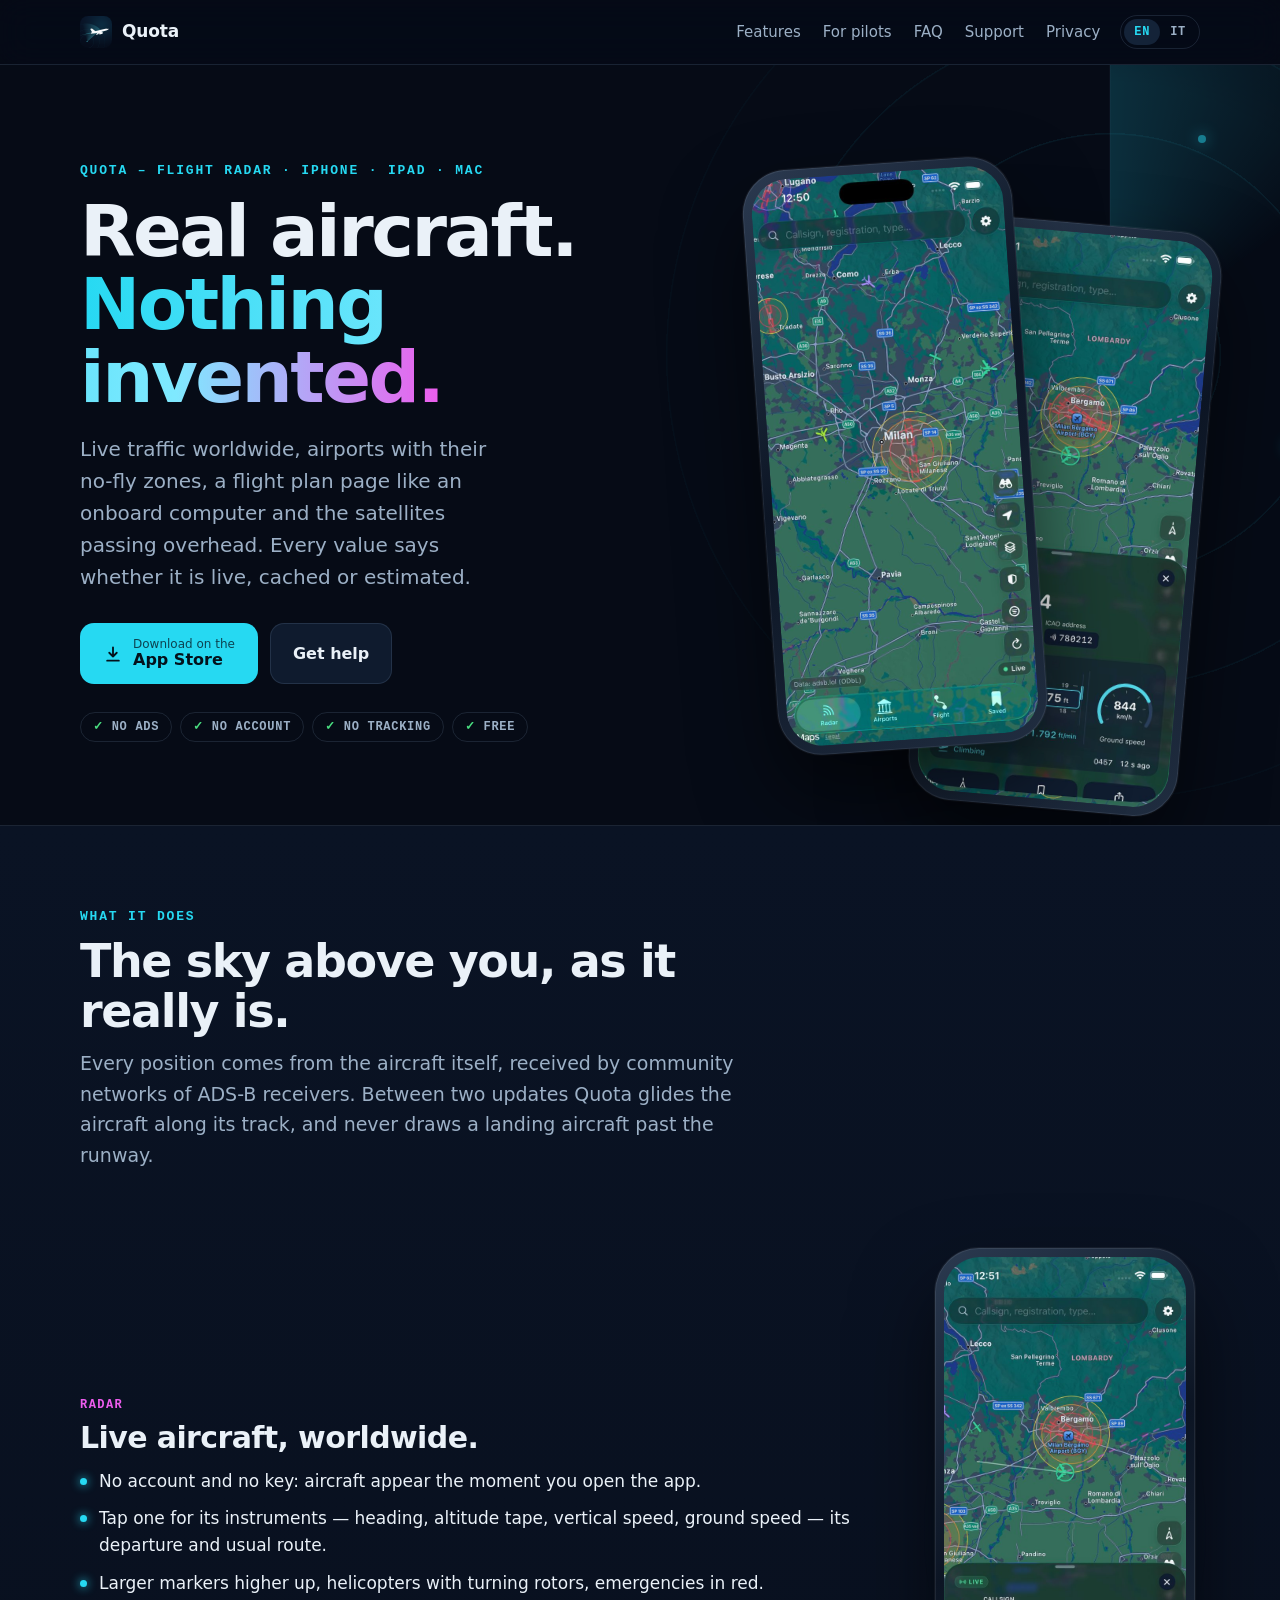
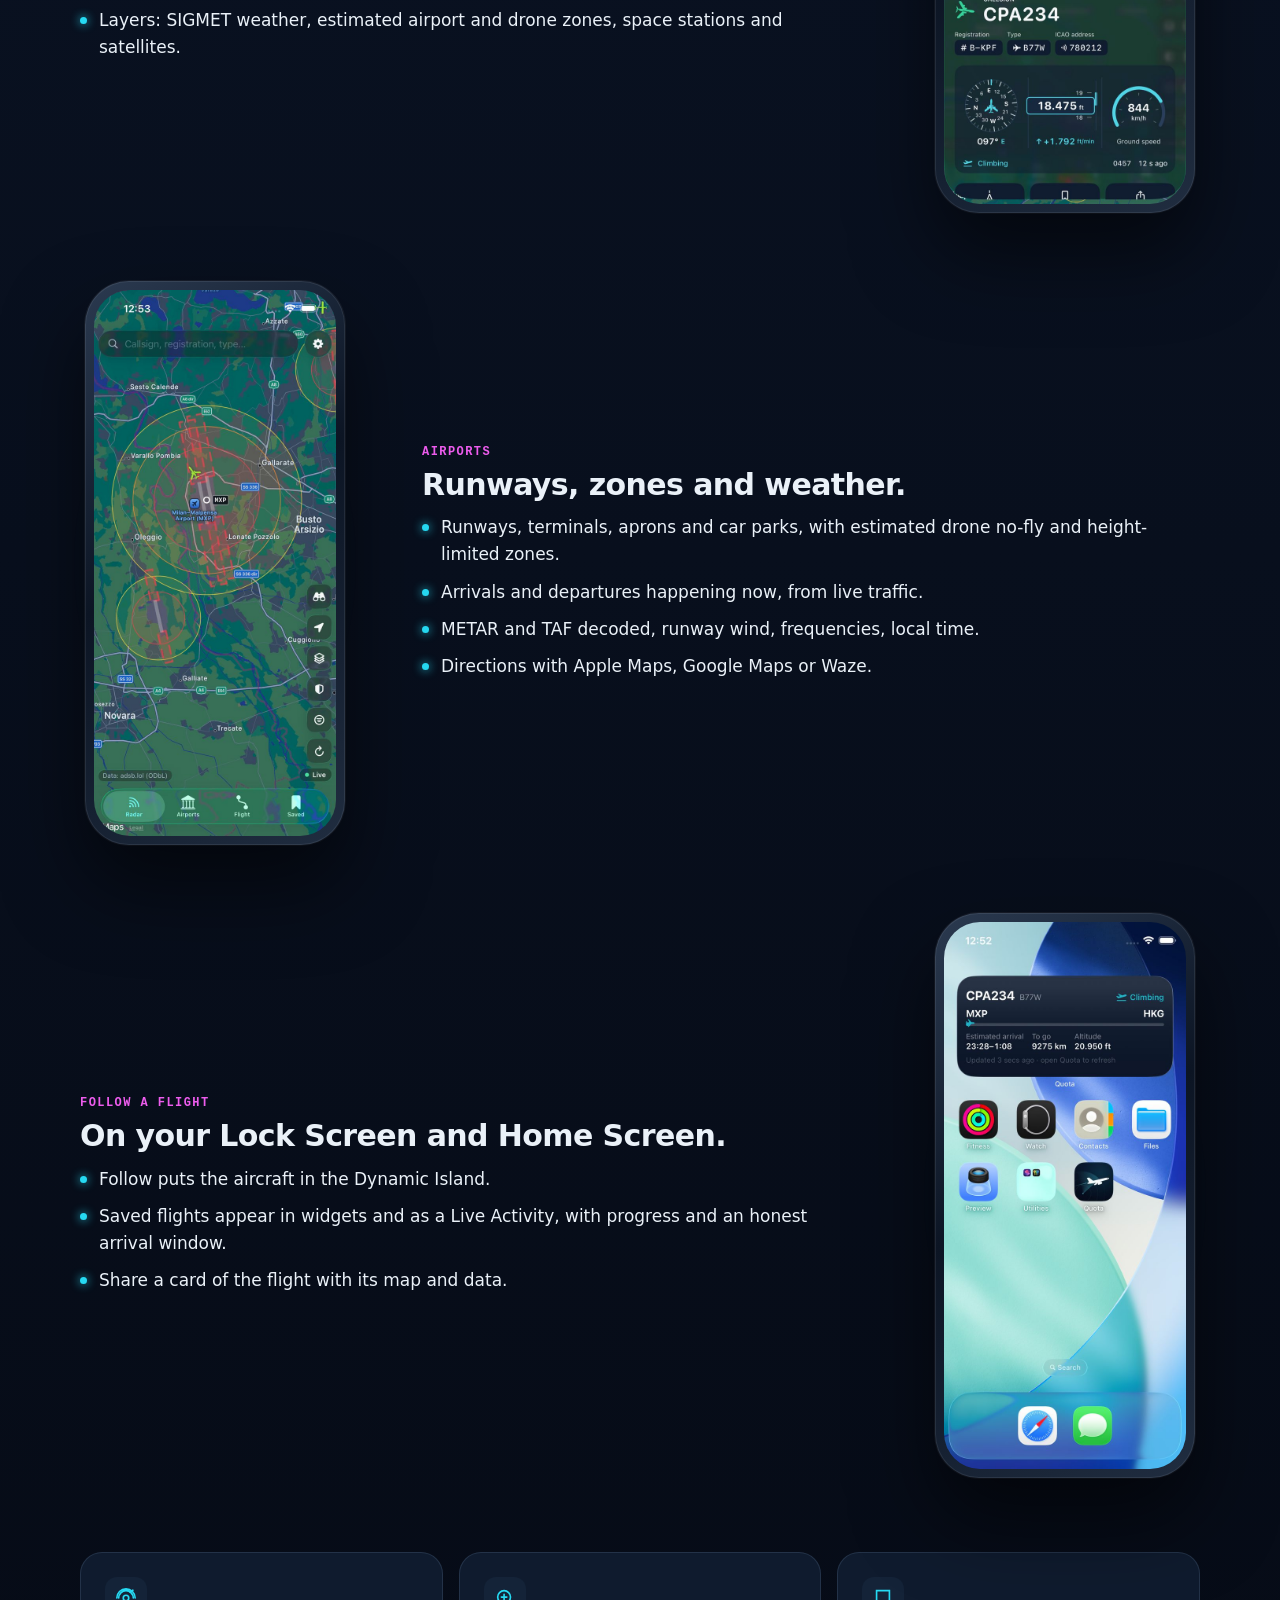
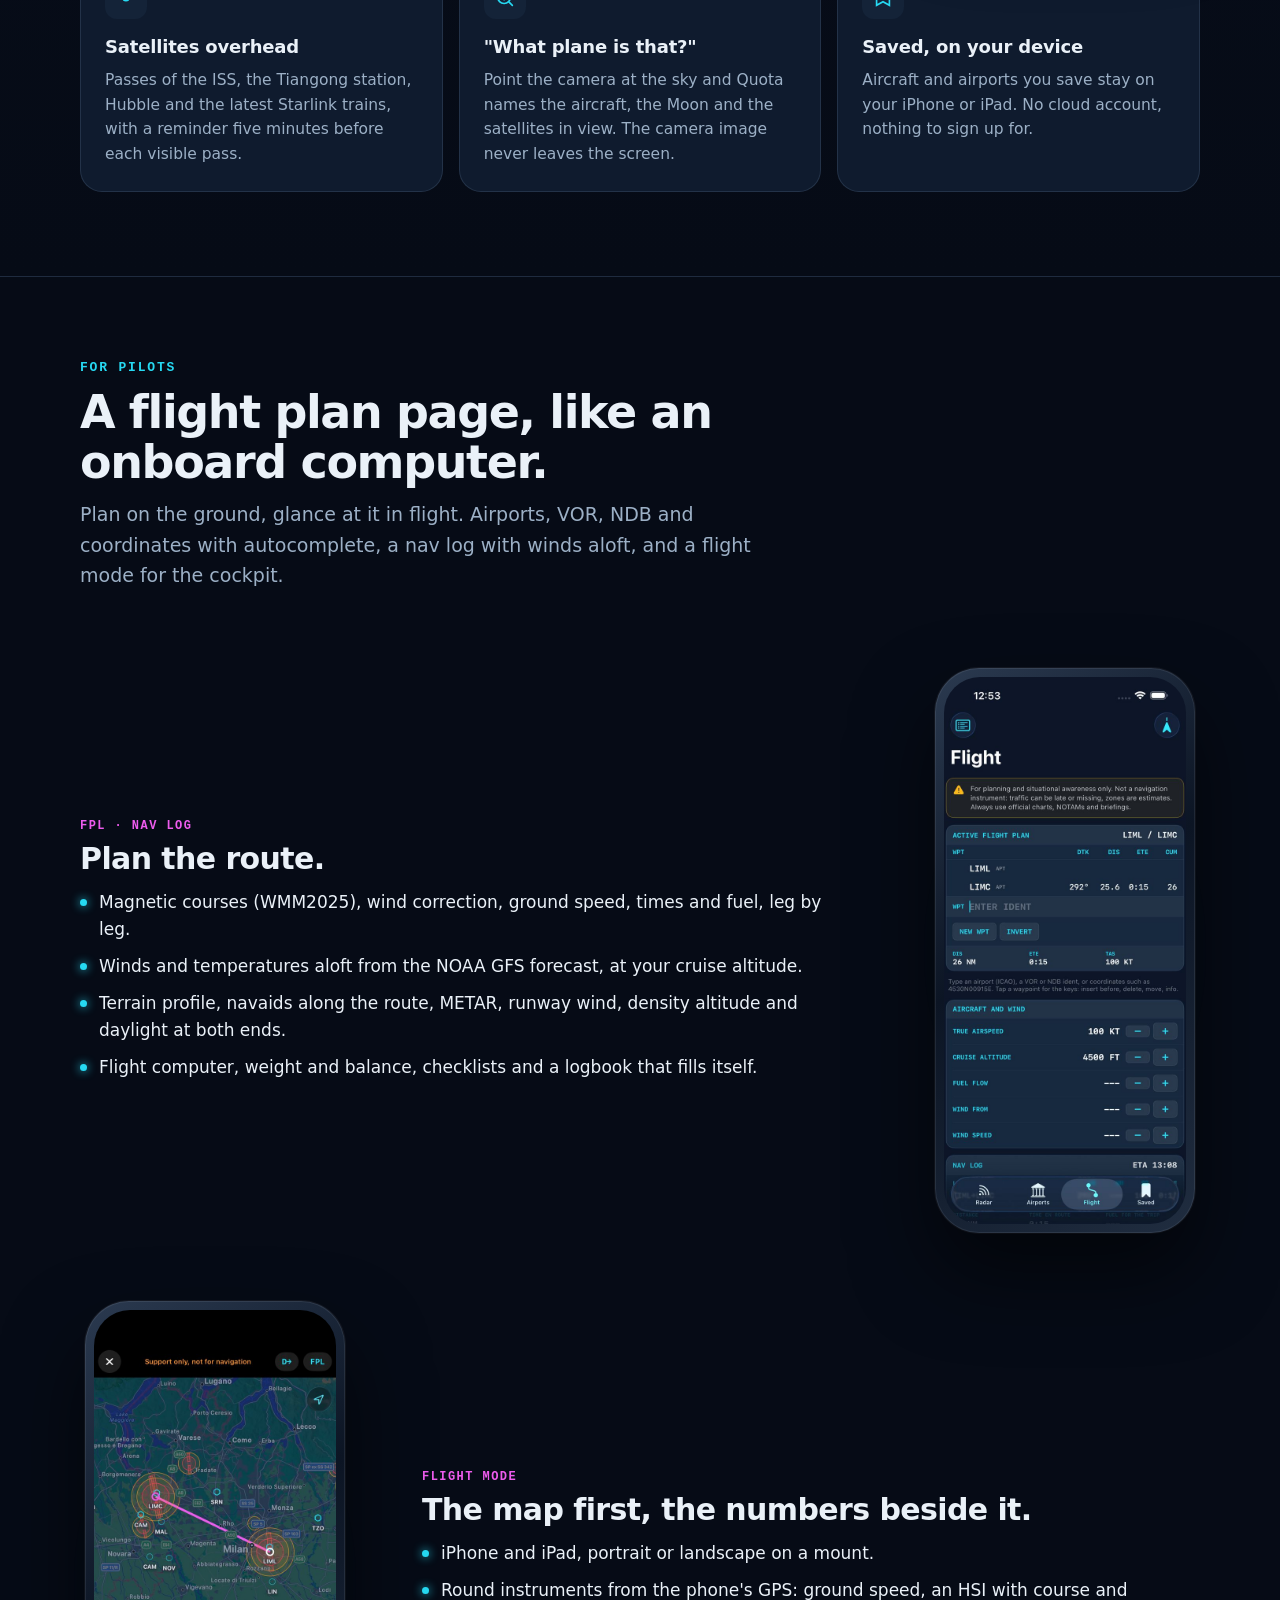
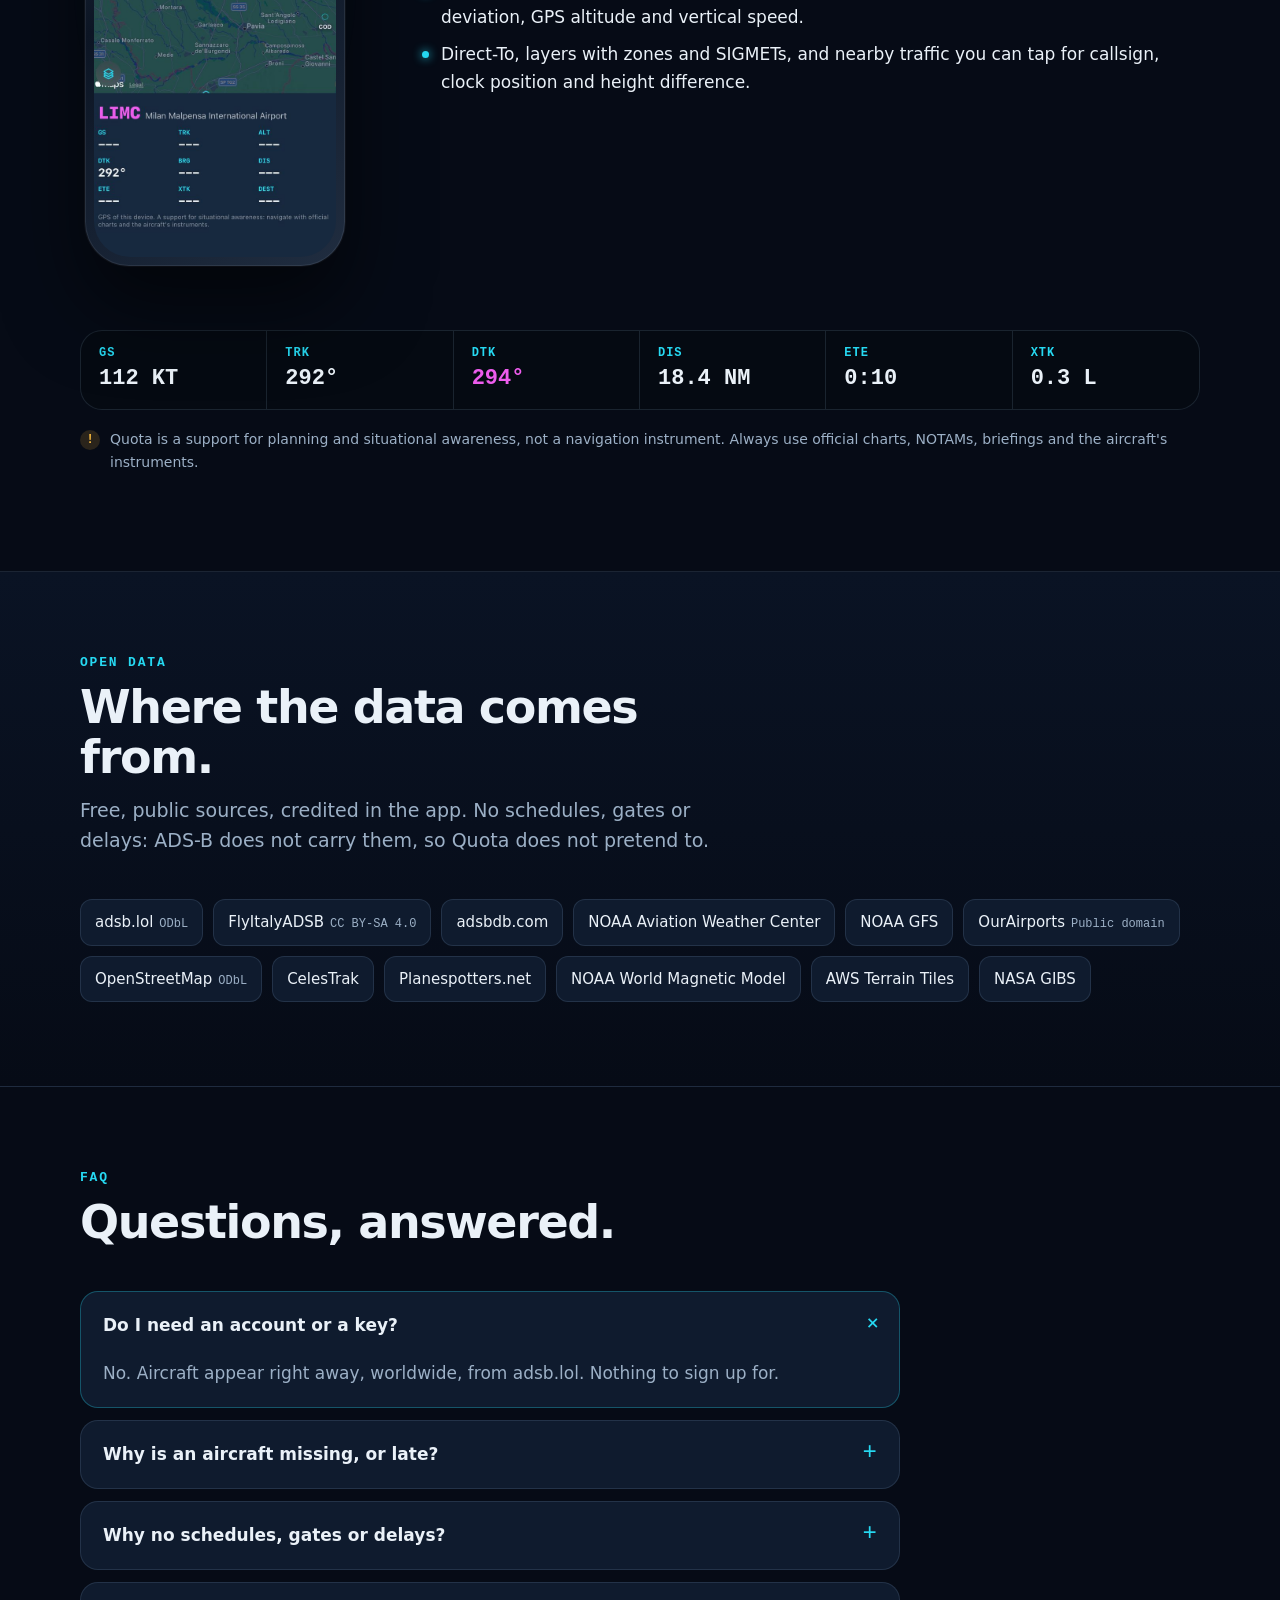
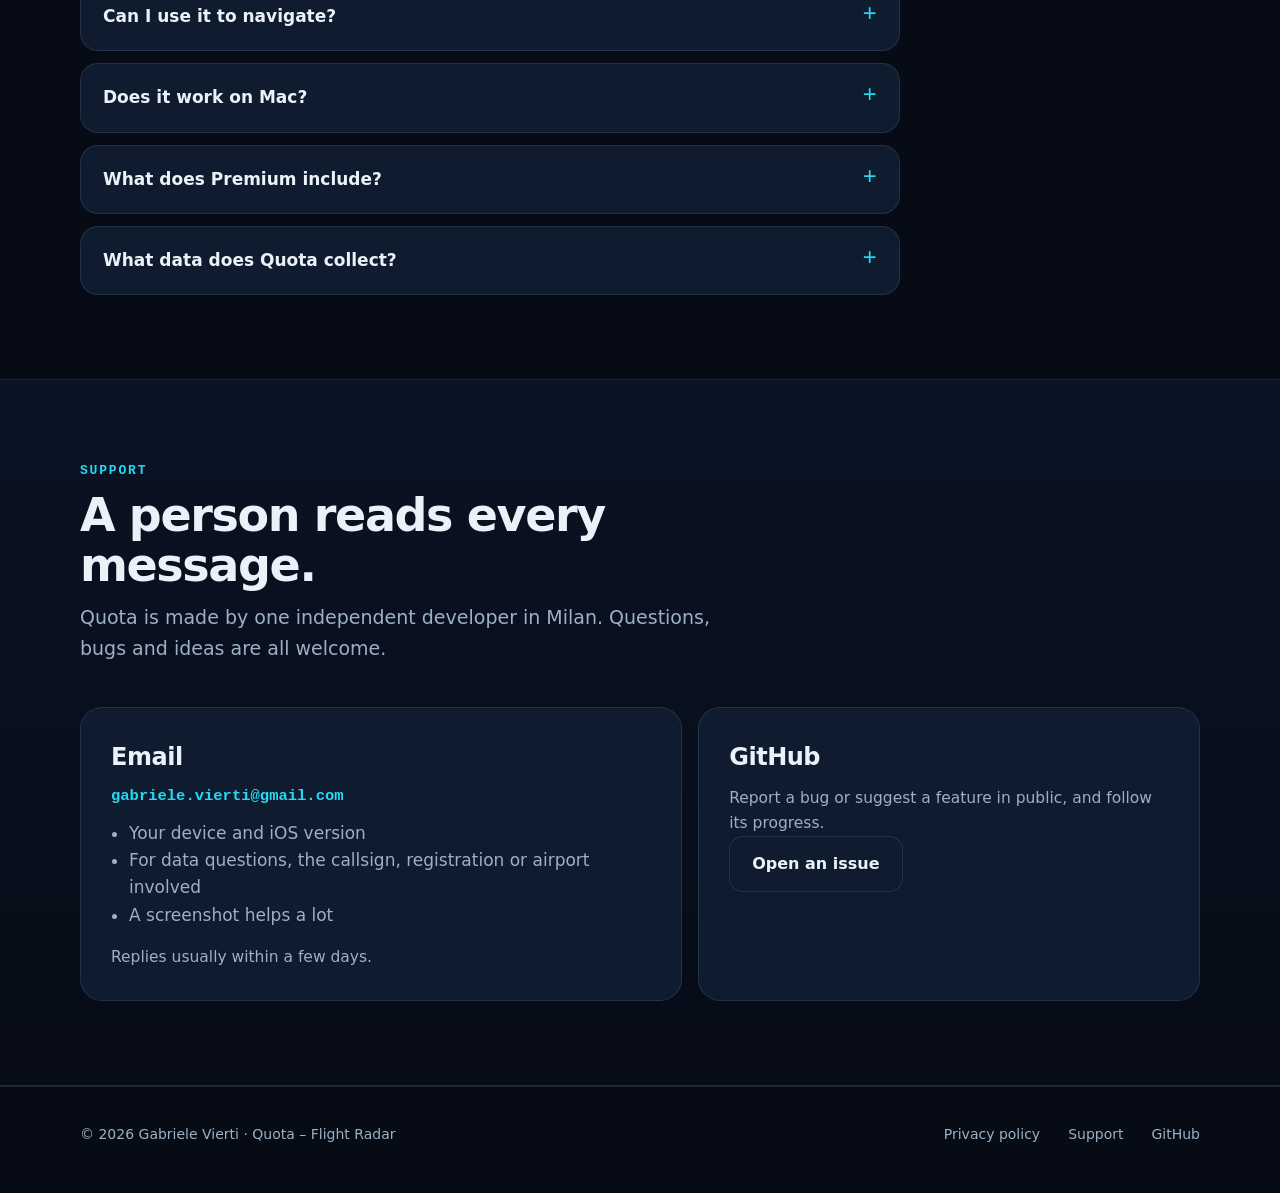
==== commit 90216d57: "update" ====
--- a/index.html
+++ b/index.html
@@ -272,8 +272,8 @@
           <p>No. The pilot tools are a support for planning and situational awareness. Use official charts, NOTAMs, briefings, the aircraft's instruments and ATC.</p></details>
         <details><summary>Does it work on Mac?</summary>
           <p>Yes, on Macs with Apple silicon, as the iPad app. Features that need a camera, motion sensors or GPS (the sky finder, flight mode) are hidden there.</p></details>
-        <details><summary>What about Premium?</summary>
-          <p>An optional one-time purchase is coming in an update, with extras for enthusiasts and a way to support the developer. Everything essential stays free, and there will never be a subscription.</p></details>
+        <details><summary>What does Premium include?</summary>
+          <p>An optional one-time purchase, never a subscription: replay of saved flights, Sun and Moon transits, history, tracking sessions with CSV and PDF export, statistics, 3D terrain, advanced filters, watchlists, themes, and your own free FlyItalyADSB key (6-second refresh, the flight's trail from take-off, profiles and observed flights). Everything essential stays free. Restore it any time from the Premium screen or Settings.</p></details>
         <details><summary>What data does Quota collect?</summary>
           <p>None. No account, no analytics, no tracking. Your saved items and settings stay on your device. Details in the <a href="privacy.html">privacy policy</a>.</p></details>
       </div>
@@ -288,8 +288,8 @@
           <p>No. Gli strumenti per piloti sono un supporto alla pianificazione e alla consapevolezza della situazione. Usa carte ufficiali, NOTAM, briefing, gli strumenti dell'aereo e l'ATC.</p></details>
         <details><summary>Funziona su Mac?</summary>
           <p>Sì, sui Mac con Apple silicon, come app per iPad. Le funzioni che richiedono fotocamera, sensori di movimento o GPS (il mirino nel cielo, la modalità volo) lì sono nascoste.</p></details>
-        <details><summary>E Premium?</summary>
-          <p>Un acquisto una tantum facoltativo arriverà con un aggiornamento, con extra per appassionati e un modo per sostenere lo sviluppatore. Tutto l'essenziale resta gratis e non ci sarà mai un abbonamento.</p></details>
+        <details><summary>Cosa include Premium?</summary>
+          <p>Un acquisto una tantum facoltativo, mai un abbonamento: replay dei voli salvati, transiti davanti al Sole e alla Luna, cronologia, sessioni di tracciamento con export CSV e PDF, statistiche, terreno 3D, filtri avanzati, liste, temi e la tua chiave FlyItalyADSB gratuita (aggiornamento ogni 6 secondi, scia del volo dal decollo, profili e voli osservati). Tutto l'essenziale resta gratis. Lo ripristini quando vuoi dalla schermata Premium o dalle Impostazioni.</p></details>
         <details><summary>Quali dati raccoglie Quota?</summary>
           <p>Nessuno. Nessun account, nessuna analisi d'uso, nessun tracciamento. Elementi salvati e impostazioni restano sul tuo dispositivo. I dettagli nell'<a href="privacy.html">informativa sulla privacy</a>.</p></details>
       </div>
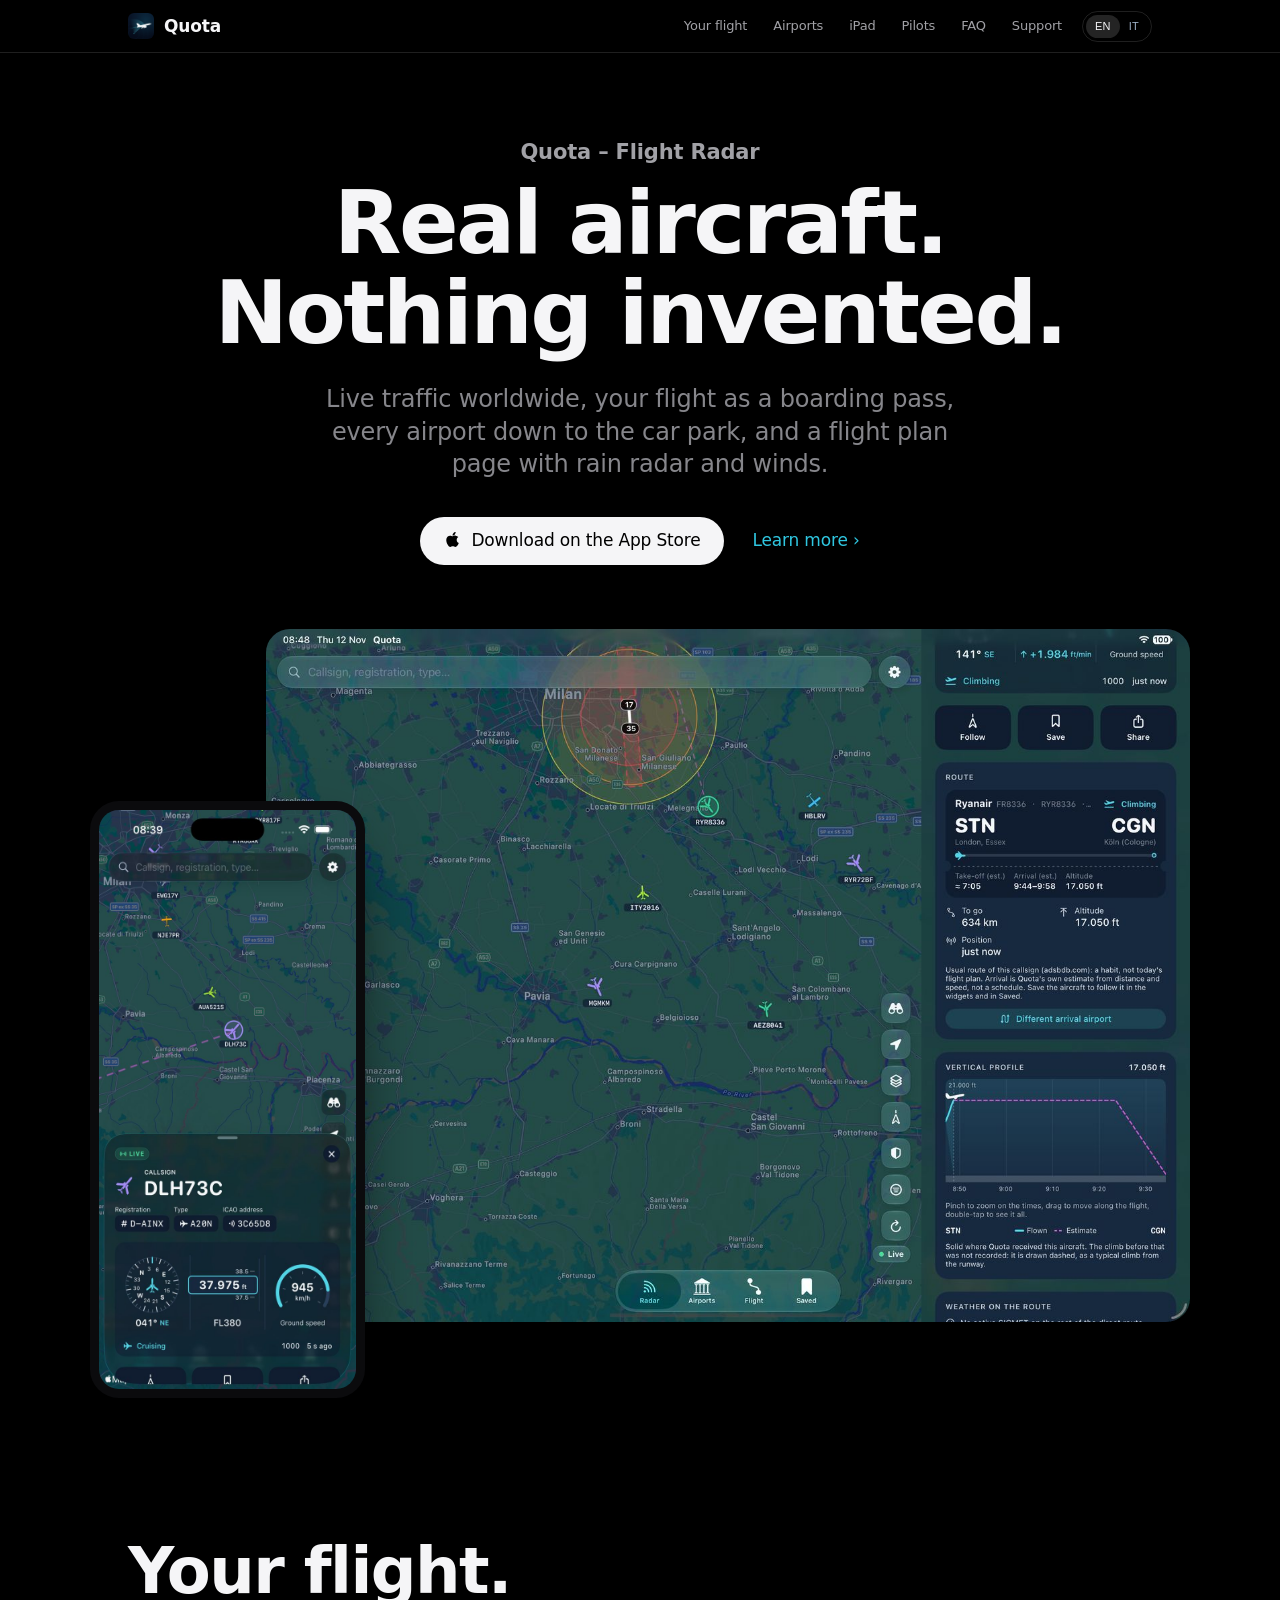
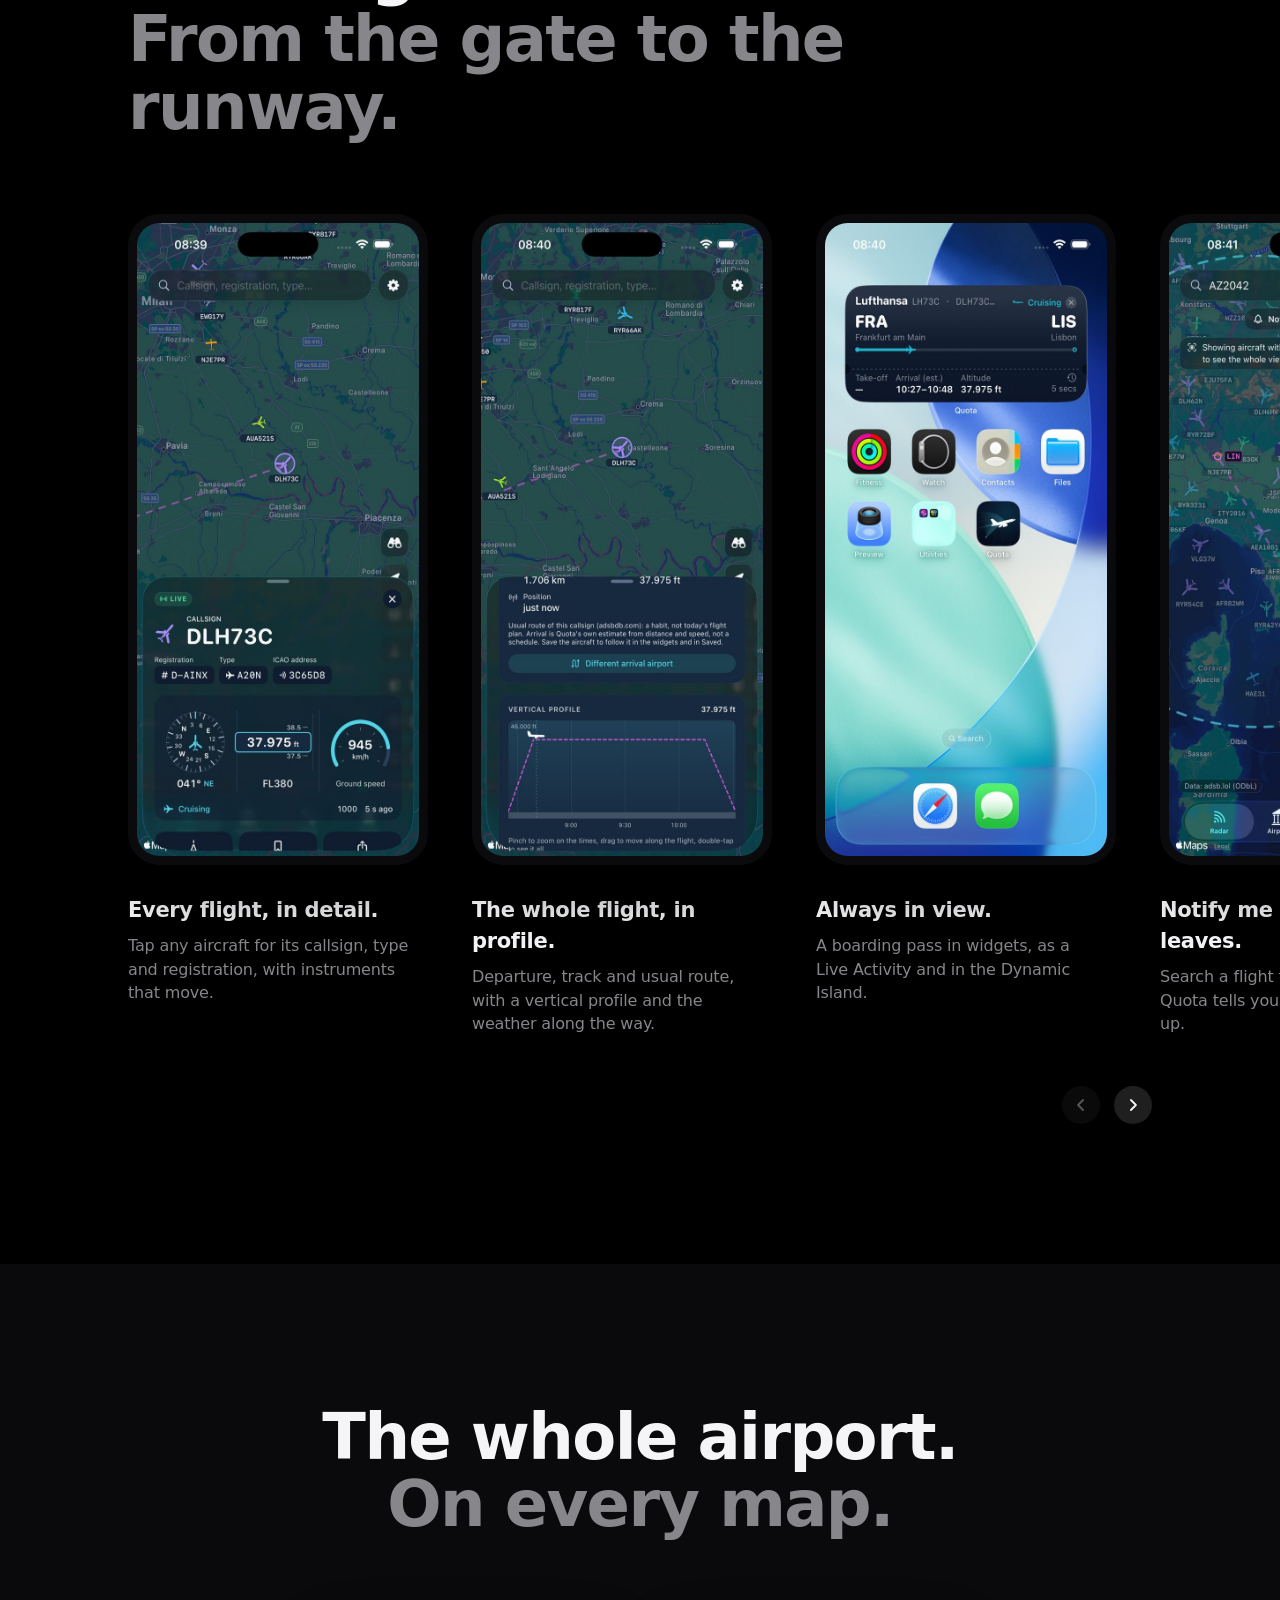
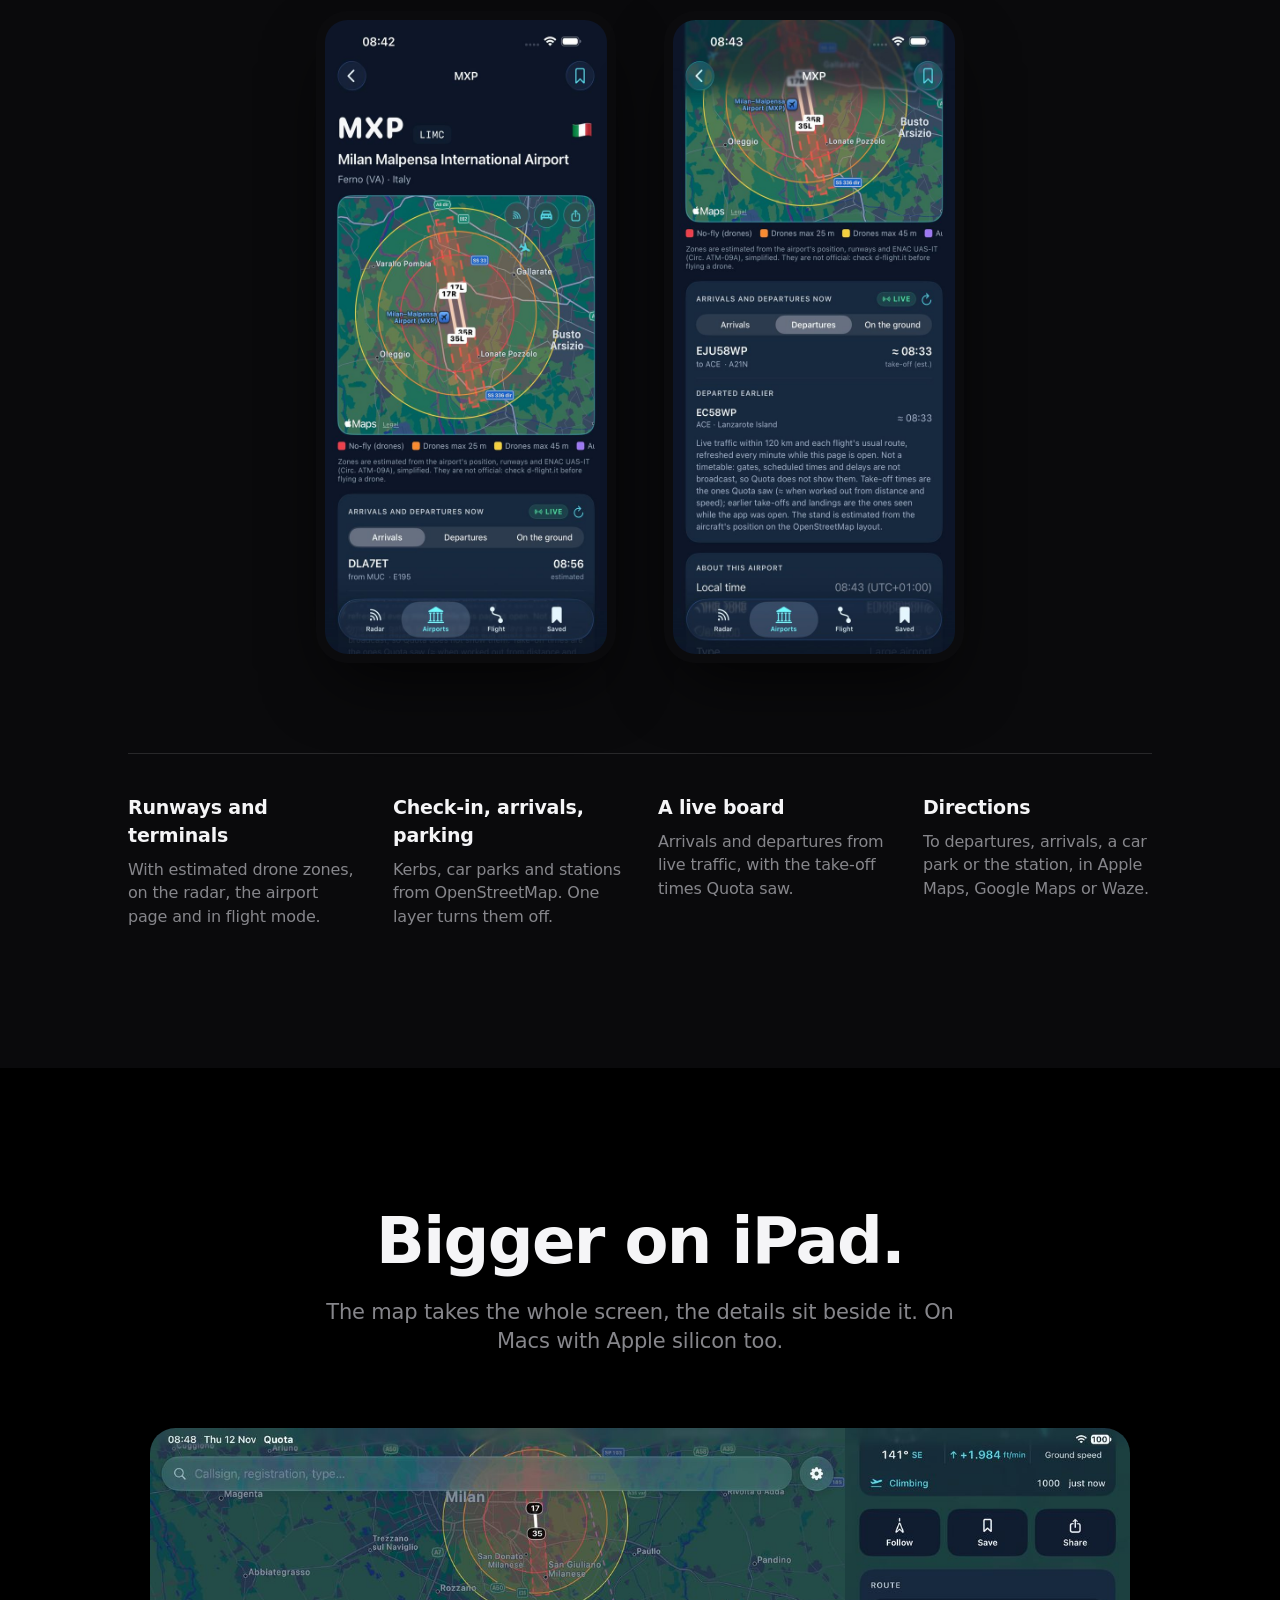
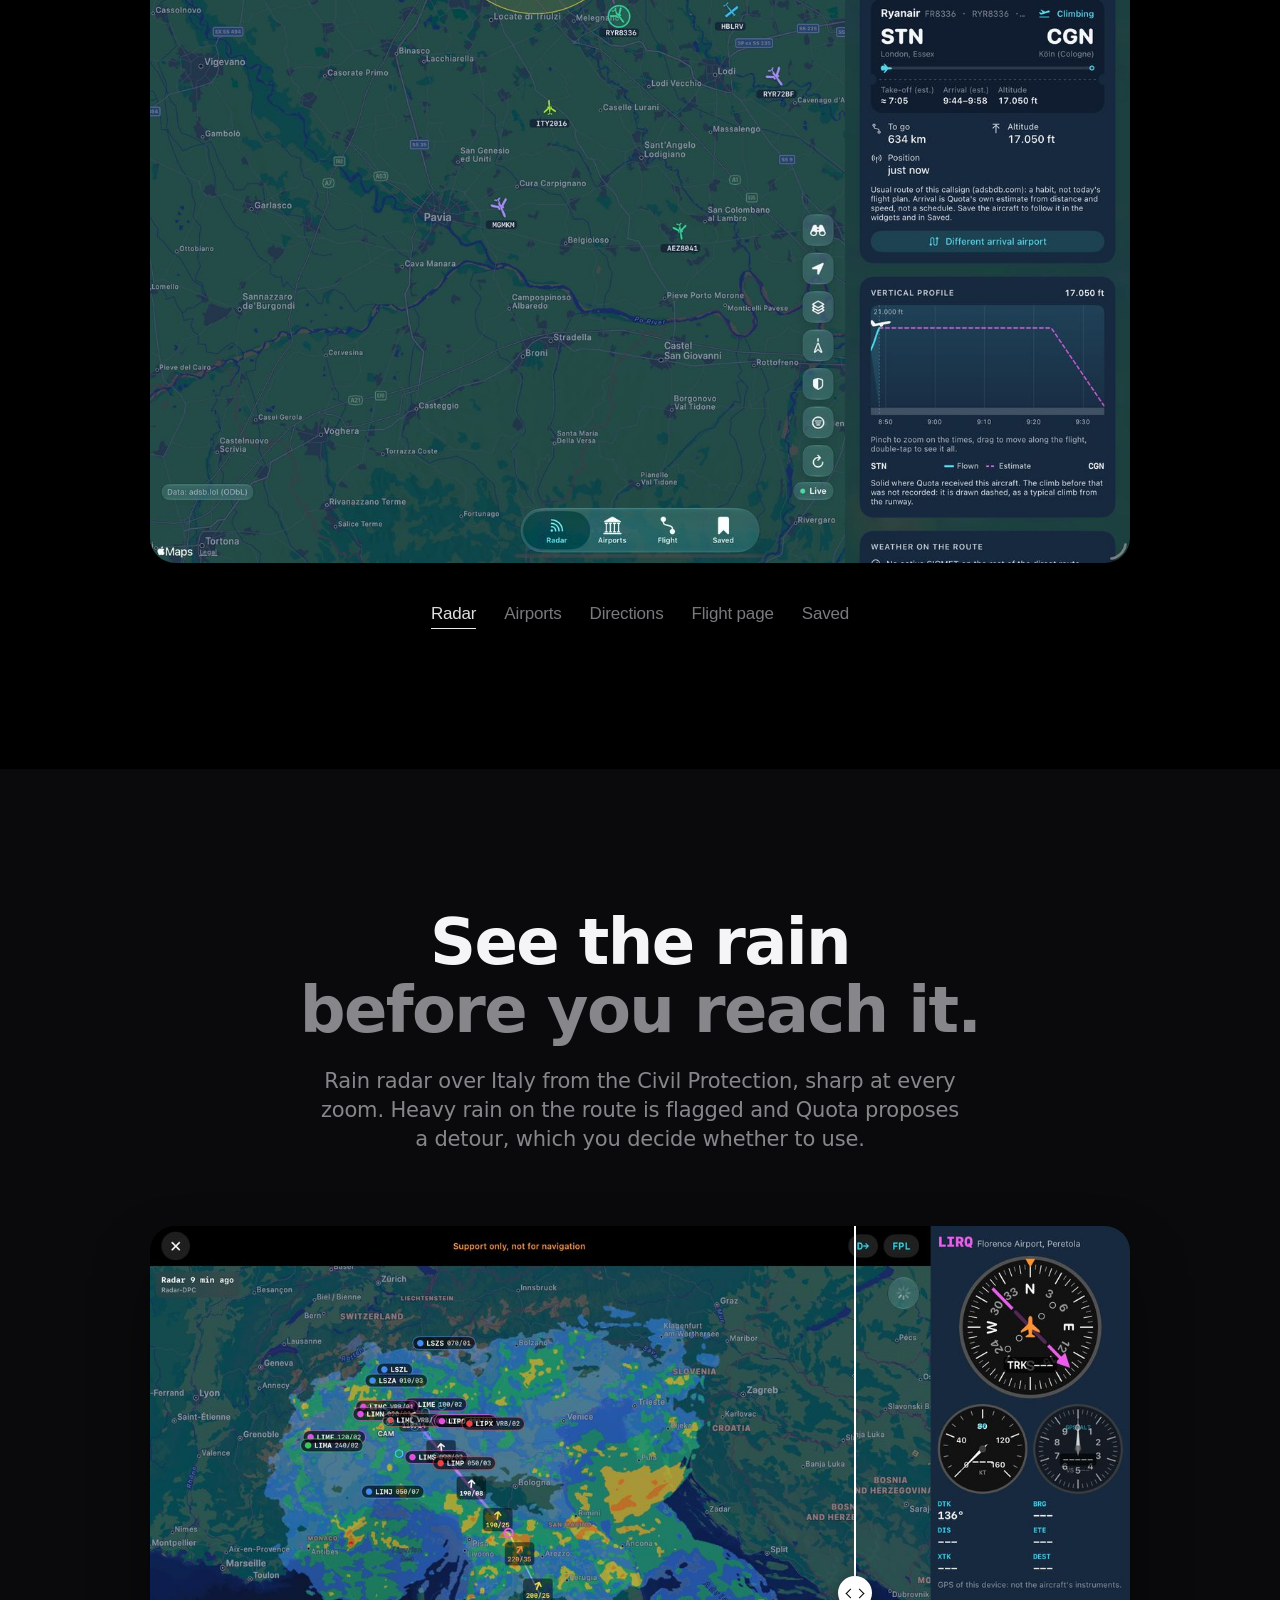
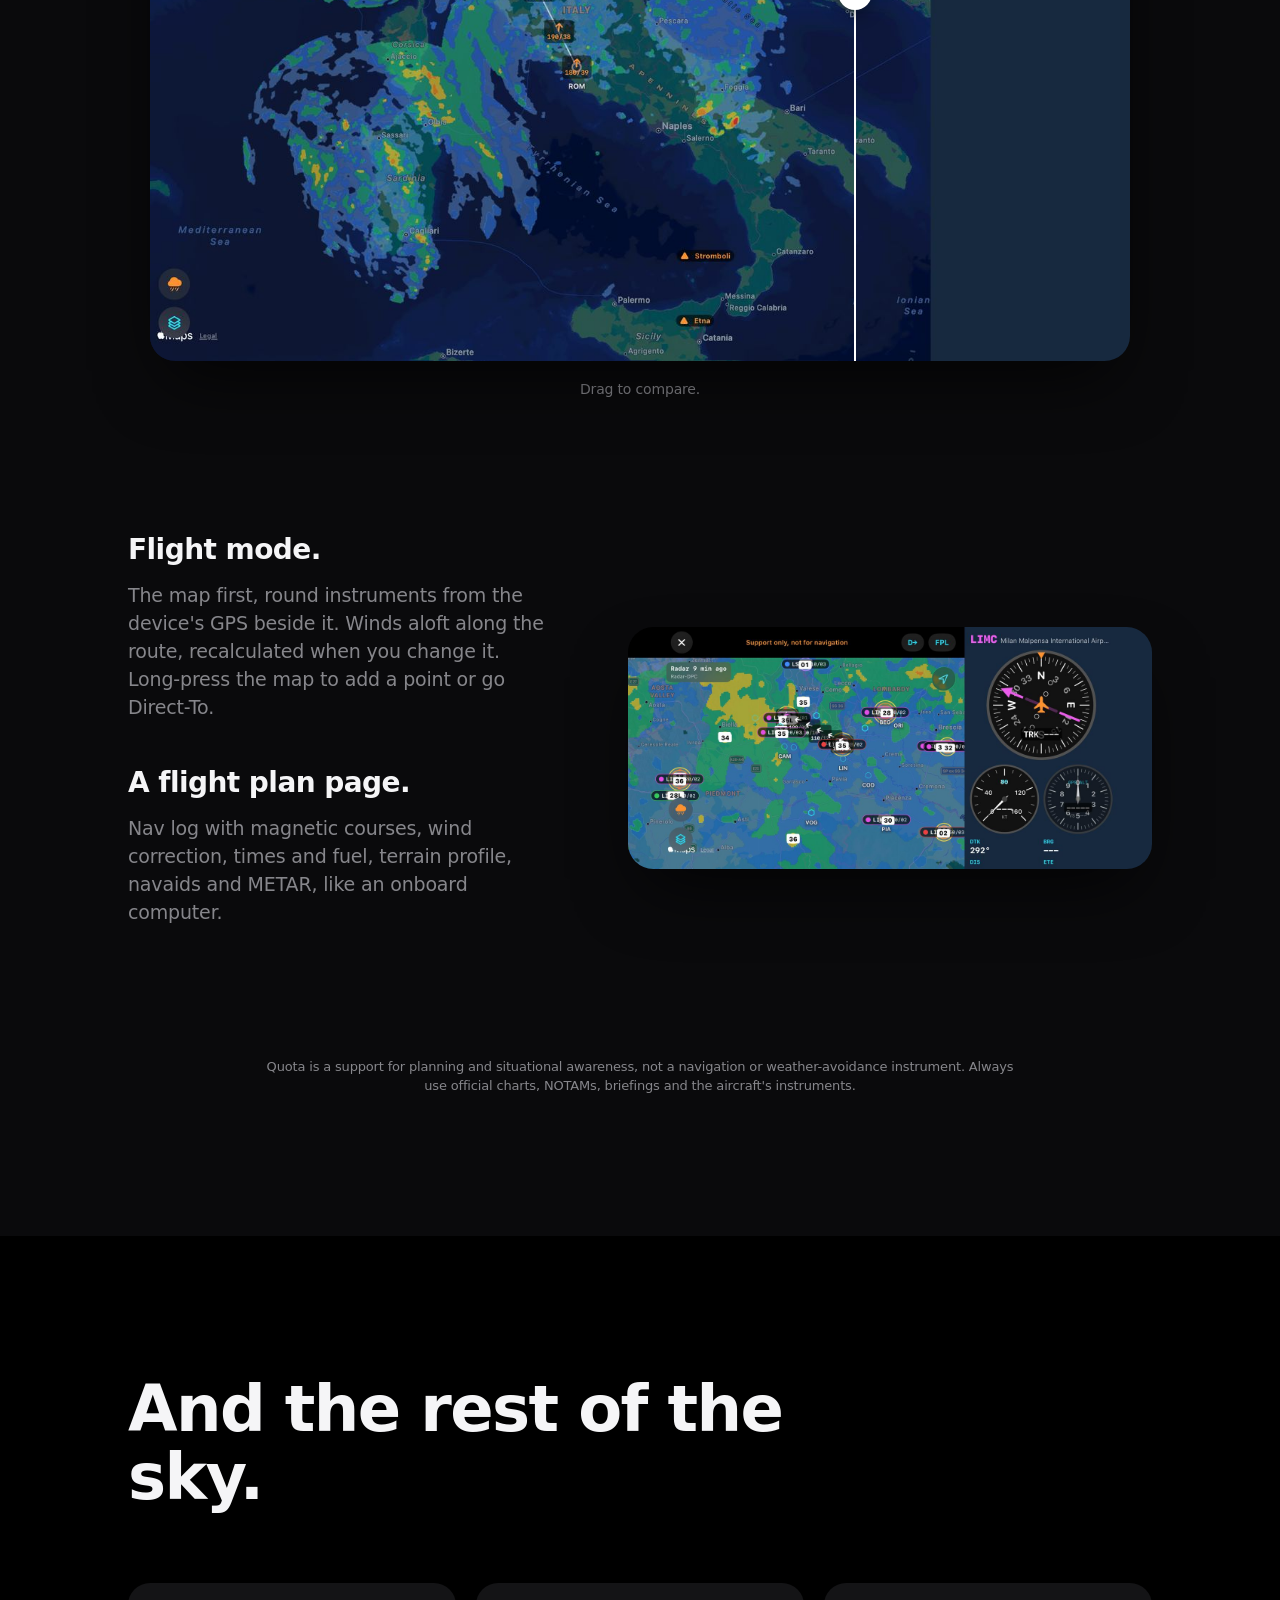
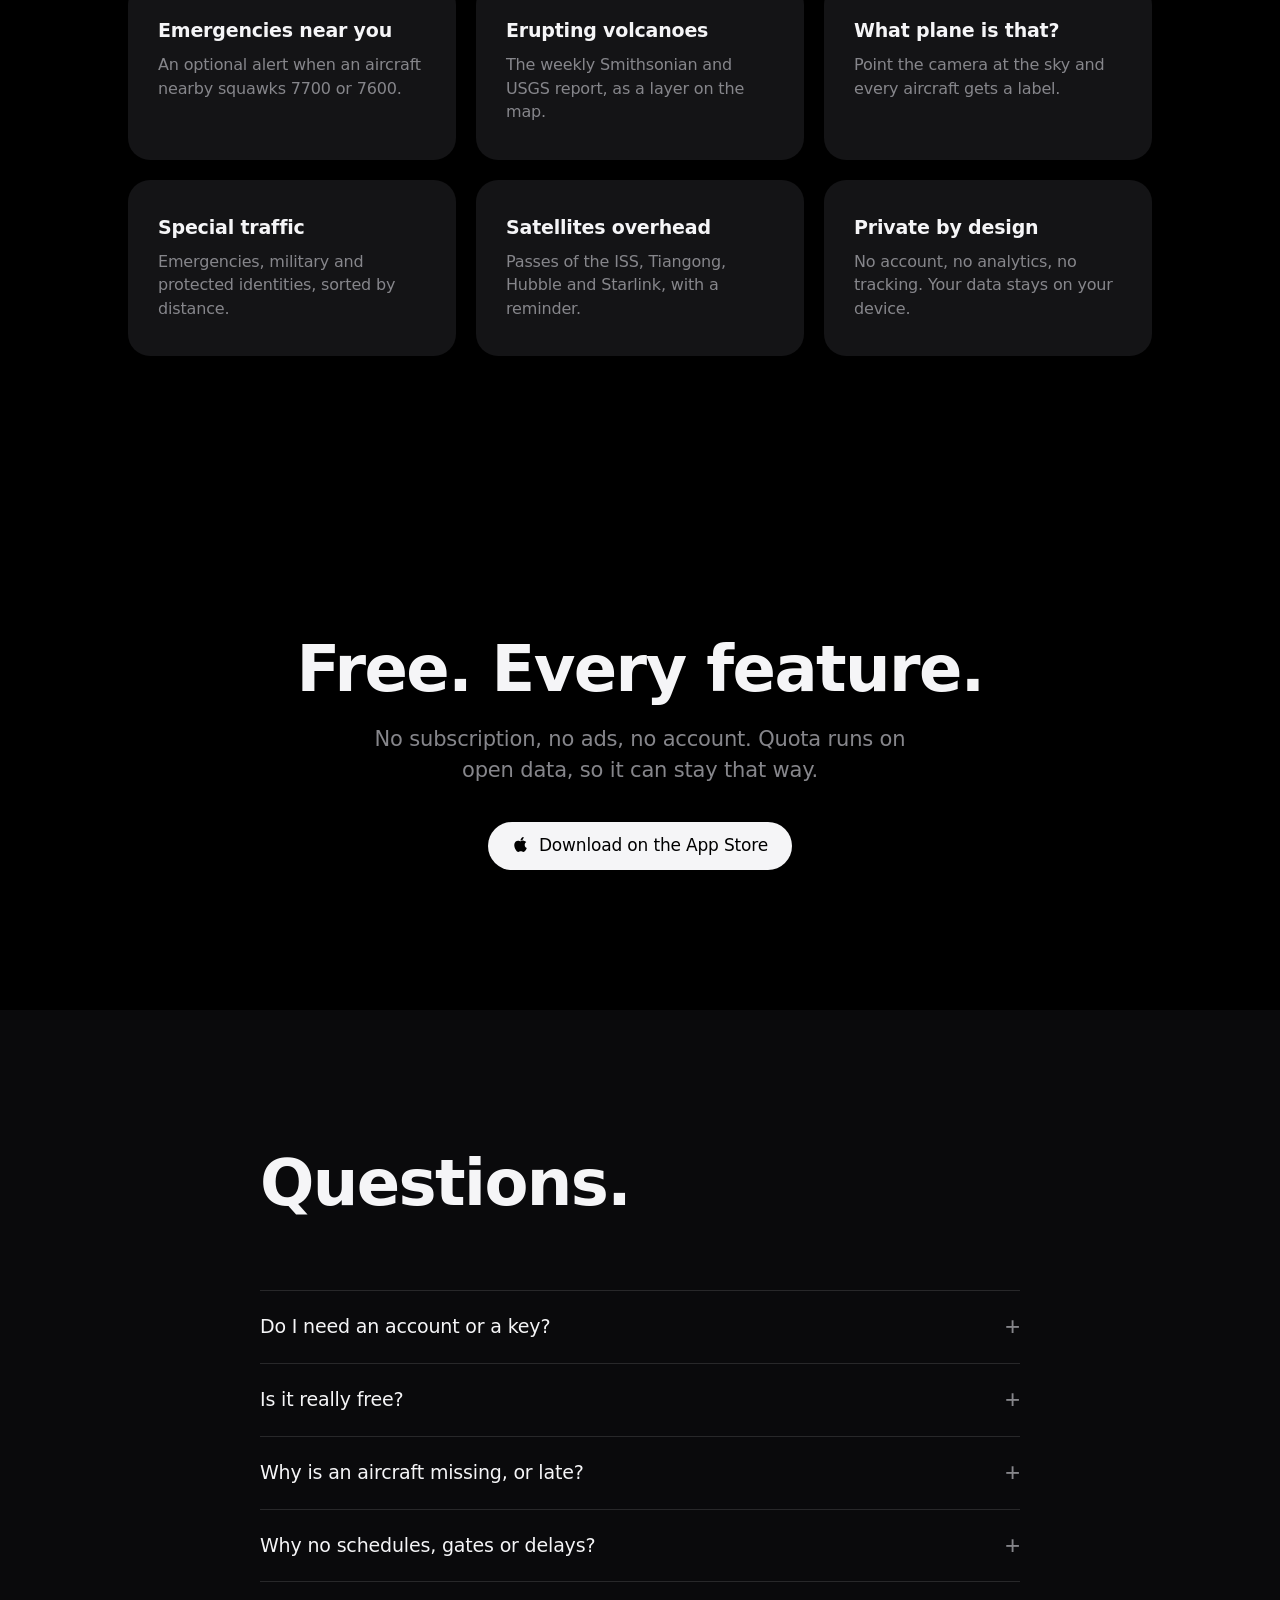
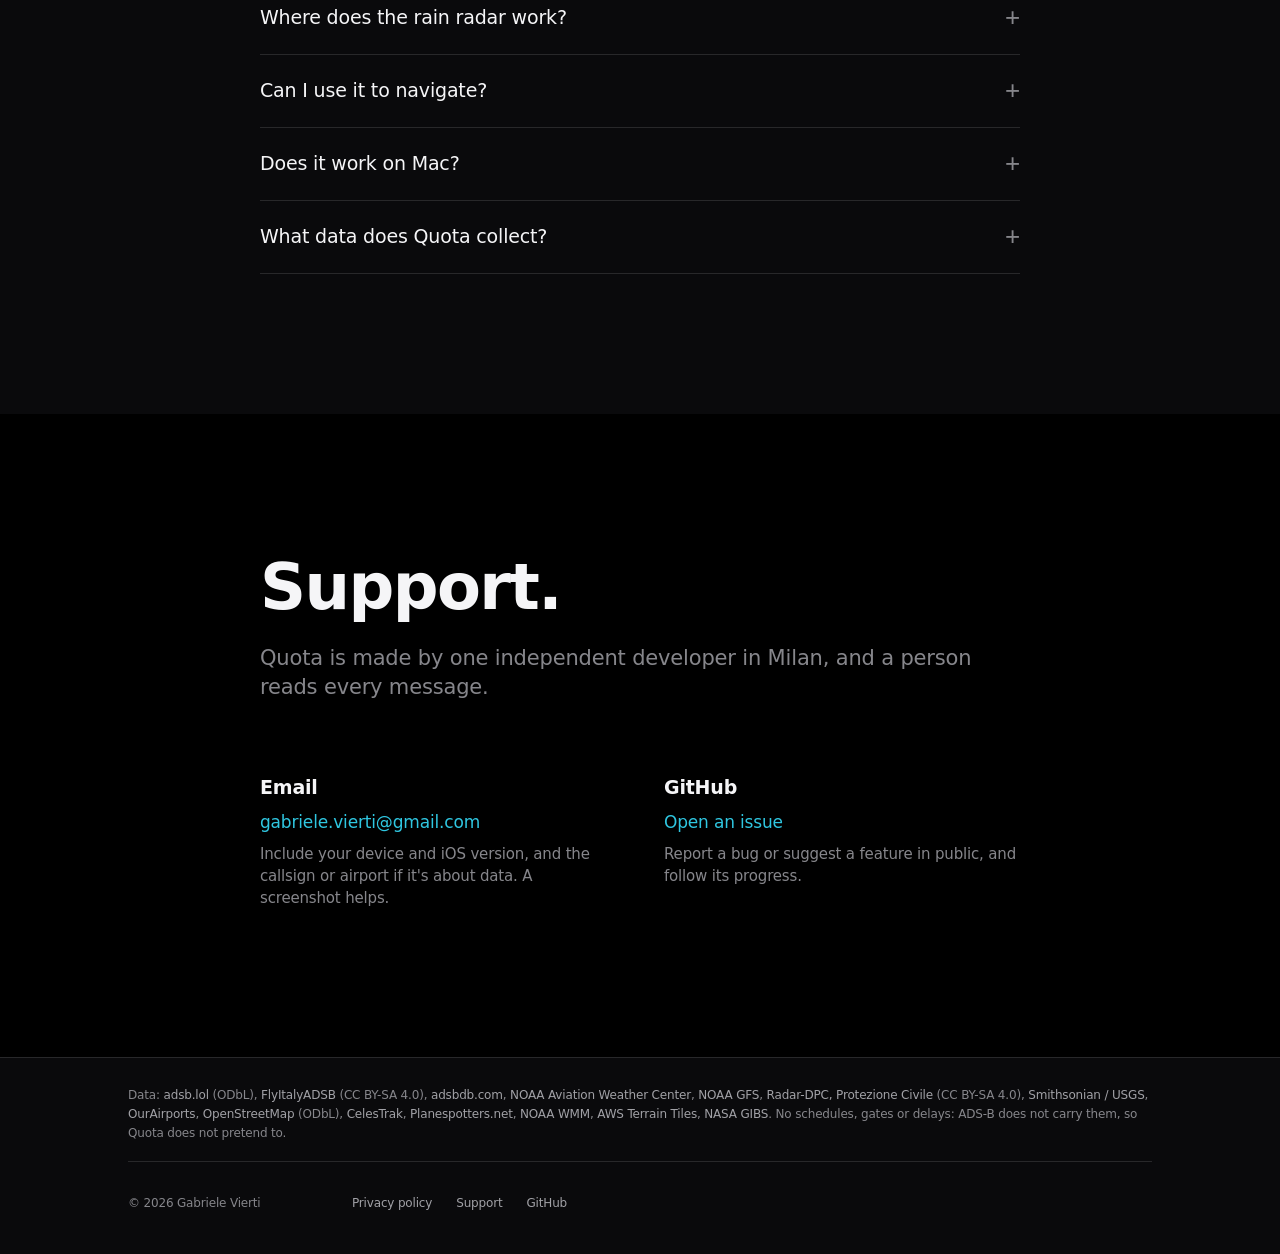
==== commit c123e7e8: "update" ====
--- a/index.html
+++ b/index.html
@@ -4,27 +4,32 @@
 <meta charset="utf-8">
 <meta name="viewport" content="width=device-width, initial-scale=1">
 <title>Quota – Flight Radar</title>
-<meta name="description" content="Quota – Flight Radar: live aircraft worldwide, airports with no-fly zones, a pilot's flight plan page and satellites overhead. No ads, no account, no tracking.">
-<meta name="theme-color" content="#060b16">
+<meta name="description" content="Quota – Flight Radar for iPhone, iPad and Mac: live aircraft worldwide, your flight as a boarding pass, airports with check-in and car parks, and a pilot's flight plan page with rain radar. Free, with no ads, no account and no tracking.">
+<meta name="theme-color" content="#000000">
 <meta property="og:title" content="Quota – Flight Radar">
-<meta property="og:description" content="Real aircraft, nothing invented. Live traffic, airports, pilot tools and satellites. No ads, no account, no tracking.">
-<meta property="og:image" content="icon.png">
+<meta property="og:description" content="Real aircraft, nothing invented. Live traffic, your flight, airports and pilot tools.">
+<meta property="og:image" content="og-image.jpg">
+<meta name="twitter:card" content="summary_large_image">
 <link rel="icon" href="favicon.png">
 <link rel="apple-touch-icon" href="apple-touch-icon.png">
+<script>document.documentElement.classList.add("js")</script>
 <link rel="stylesheet" href="style.css">
+<link rel="stylesheet" href="home.css">
 <script src="app.js" defer></script>
+<script src="home.js" defer></script>
 </head>
-<body>
+<body class="home">
 
 <header class="top">
   <div class="wrap">
     <a class="brand" href="#top"><img src="icon.png" alt="">Quota</a>
     <nav aria-label="Sections">
-      <a href="#features"><span lang="en">Features</span><span lang="it">Funzioni</span></a>
-      <a href="#pilots"><span lang="en">For pilots</span><span lang="it">Per piloti</span></a>
+      <a href="#flight"><span lang="en">Your flight</span><span lang="it">Il tuo volo</span></a>
+      <a href="#airports"><span lang="en">Airports</span><span lang="it">Aeroporti</span></a>
+      <a href="#ipad">iPad</a>
+      <a href="#pilots"><span lang="en">Pilots</span><span lang="it">Piloti</span></a>
       <a href="#faq">FAQ</a>
       <a href="#support"><span lang="en">Support</span><span lang="it">Supporto</span></a>
-      <a href="privacy.html">Privacy</a>
     </nav>
     <div class="langs" role="group" aria-label="Language">
       <button type="button" data-set="en">EN</button>
@@ -36,297 +41,309 @@
 <main id="top">
 
   <!-- Hero -->
-  <div class="hero">
-    <div class="radar" aria-hidden="true">
-      <i class="blip" style="left:58%;top:30%;animation-delay:.6s"></i>
-      <i class="blip" style="left:38%;top:44%;animation-delay:2.2s"></i>
-      <i class="blip" style="left:66%;top:58%;animation-delay:3.4s"></i>
-      <i class="blip" style="left:46%;top:68%;animation-delay:5.1s"></i>
-    </div>
-    <div class="wrap">
-      <div>
-        <div class="eyebrow">Quota – Flight Radar · iPhone · iPad · Mac</div>
-        <h1 lang="en">Real aircraft.<br><em>Nothing invented.</em></h1>
-        <h1 lang="it">Aerei veri.<br><em>Niente di inventato.</em></h1>
-        <p class="lead" lang="en">Live traffic worldwide, airports with their no-fly zones, a flight plan page like an onboard computer and the satellites passing overhead. Every value says whether it is live, cached or estimated.</p>
-        <p class="lead" lang="it">Traffico in diretta in tutto il mondo, aeroporti con le zone no-fly, una pagina piano di volo come un computer di bordo e i satelliti che ti passano sopra. Ogni valore dice se è in diretta, in cache o stimato.</p>
-        <div class="ctas">
-          <a class="btn primary" data-appstore href="#support" aria-disabled="true">
-            <svg width="20" height="20" viewBox="0 0 24 24" fill="none" stroke="currentColor" stroke-width="2.2" stroke-linecap="round" stroke-linejoin="round" aria-hidden="true"><path d="M12 4v11m0 0-4.5-4.5M12 15l4.5-4.5M5 20h14"/></svg>
-            <span class="stack">
-              <span class="soon"><small lang="en">Coming soon</small><small lang="it">In arrivo</small><span lang="en">on the App Store</span><span lang="it">sull'App Store</span></span>
-              <span class="now"><small lang="en">Download on the</small><small lang="it">Scarica</small>App Store</span>
-            </span>
-          </a>
-          <a class="btn" href="#support"><span lang="en">Get help</span><span lang="it">Assistenza</span></a>
-        </div>
-        <div class="pills">
-          <span class="pill"><b>✓</b> <span lang="en">No ads</span><span lang="it">Niente pubblicità</span></span>
-          <span class="pill"><b>✓</b> <span lang="en">No account</span><span lang="it">Nessun account</span></span>
-          <span class="pill"><b>✓</b> <span lang="en">No tracking</span><span lang="it">Nessun tracciamento</span></span>
-          <span class="pill"><b>✓</b> <span lang="en">Free</span><span lang="it">Gratis</span></span>
-        </div>
-      </div>
-      <div class="phones" aria-hidden="true">
-        <div class="phone a"><img src="shots/01-radar-milano.jpg" alt=""></div>
-        <div class="phone b"><img src="shots/02-dettaglio-aereo.jpg" alt=""></div>
-      </div>
-    </div>
-  </div>
-
-  <!-- Features -->
-  <section id="features" class="alt">
-    <div class="wrap">
-      <div class="section-head">
-        <div class="eyebrow" lang="en">What it does</div><div class="eyebrow" lang="it">Cosa fa</div>
-        <h2 lang="en">The sky above you, as it really is.</h2>
-        <h2 lang="it">Il cielo sopra di te, com'è davvero.</h2>
-        <p lang="en">Every position comes from the aircraft itself, received by community networks of ADS-B receivers. Between two updates Quota glides the aircraft along its track, and never draws a landing aircraft past the runway.</p>
-        <p lang="it">Ogni posizione arriva dall'aereo stesso, ricevuta da reti comunitarie di ricevitori ADS-B. Tra un aggiornamento e l'altro Quota fa scorrere l'aereo lungo la sua rotta, e non disegna mai un aereo in atterraggio oltre la pista.</p>
-      </div>
-
-      <div class="feature">
-        <div>
-          <div class="tag">Radar</div>
-          <h3 lang="en">Live aircraft, worldwide.</h3><h3 lang="it">Aerei in diretta, in tutto il mondo.</h3>
-          <ul lang="en">
-            <li>No account and no key: aircraft appear the moment you open the app.</li>
-            <li>Tap one for its instruments — heading, altitude tape, vertical speed, ground speed — its departure and usual route.</li>
-            <li>Larger markers higher up, helicopters with turning rotors, emergencies in red.</li>
-            <li>Layers: SIGMET weather, estimated airport and drone zones, space stations and satellites.</li>
-          </ul>
-          <ul lang="it">
-            <li>Nessun account e nessuna chiave: gli aerei compaiono appena apri l'app.</li>
-            <li>Toccane uno per i suoi strumenti — prua, nastro della quota, variometro, velocità al suolo — la partenza e la rotta abituale.</li>
-            <li>Simboli più grandi in quota, elicotteri con le pale che girano, emergenze in rosso.</li>
-            <li>Livelli: meteo SIGMET, zone aeroportuali e droni stimate, stazioni spaziali e satelliti.</li>
-          </ul>
-        </div>
-        <div class="shot"><div class="phone"><img src="shots/02-dettaglio-aereo.jpg" alt="Aircraft details with flight instruments" loading="lazy"></div></div>
-      </div>
-
-      <div class="feature flip">
-        <div>
-          <div class="tag" lang="en">Airports</div><div class="tag" lang="it">Aeroporti</div>
-          <h3 lang="en">Runways, zones and weather.</h3><h3 lang="it">Piste, zone e meteo.</h3>
-          <ul lang="en">
-            <li>Runways, terminals, aprons and car parks, with estimated drone no-fly and height-limited zones.</li>
-            <li>Arrivals and departures happening now, from live traffic.</li>
-            <li>METAR and TAF decoded, runway wind, frequencies, local time.</li>
-            <li>Directions with Apple Maps, Google Maps or Waze.</li>
-          </ul>
-          <ul lang="it">
-            <li>Piste, terminal, piazzali e parcheggi, con le zone droni vietate o con limite di quota stimate.</li>
-            <li>Arrivi e partenze in corso, dal traffico in diretta.</li>
-            <li>METAR e TAF decodificati, vento in pista, frequenze, ora locale.</li>
-            <li>Indicazioni con Apple Mappe, Google Maps o Waze.</li>
-          </ul>
-        </div>
-        <div class="shot"><div class="phone"><img src="shots/04-zone-malpensa.jpg" alt="Milan Malpensa with estimated drone zones" loading="lazy"></div></div>
-      </div>
-
-      <div class="feature">
-        <div>
-          <div class="tag" lang="en">Follow a flight</div><div class="tag" lang="it">Segui un volo</div>
-          <h3 lang="en">On your Lock Screen and Home Screen.</h3><h3 lang="it">Sulla schermata di blocco e nella Home.</h3>
-          <ul lang="en">
-            <li>Follow puts the aircraft in the Dynamic Island.</li>
-            <li>Saved flights appear in widgets and as a Live Activity, with progress and an honest arrival window.</li>
-            <li>Share a card of the flight with its map and data.</li>
-          </ul>
-          <ul lang="it">
-            <li>Segui mette l'aereo nella Dynamic Island.</li>
-            <li>I voli salvati compaiono nei widget e come Live Activity, con avanzamento e una finestra di arrivo onesta.</li>
-            <li>Condividi una card del volo con mappa e dati.</li>
-          </ul>
-        </div>
-        <div class="shot"><div class="phone"><img src="shots/03-widget-home.jpg" alt="Quota widgets on the Home Screen" loading="lazy"></div></div>
-      </div>
-
-      <div class="grid" style="margin-top:40px">
-        <div class="card">
-          <div class="icon"><svg viewBox="0 0 24 24" fill="none" stroke="currentColor" stroke-width="1.8" stroke-linecap="round"><circle cx="12" cy="12" r="3"/><path d="M4 12a8 8 0 0 1 16 0M2 12a10 10 0 0 1 20 0"/><path d="m16.5 5.5 3-2"/></svg></div>
+  <section class="intro">
+    <div class="wrap">
+      <p class="kicker" data-reveal>Quota – Flight Radar</p>
+      <h1 data-reveal>
+        <span lang="en">Real aircraft.<br>Nothing invented.</span>
+        <span lang="it">Aerei veri.<br>Niente di inventato.</span>
+      </h1>
+      <p class="sub" lang="en" data-reveal>Live traffic worldwide, your flight as a boarding pass, every airport down to the car park, and a flight plan page with rain radar and winds.</p>
+      <p class="sub" lang="it" data-reveal>Traffico in diretta in tutto il mondo, il tuo volo come carta d'imbarco, ogni aeroporto fino al parcheggio e una pagina piano di volo con radar pioggia e venti.</p>
+      <div class="actions" data-reveal>
+        <a class="store" data-appstore href="#support" aria-disabled="true">
+          <svg viewBox="0 0 384 512" aria-hidden="true"><path fill="currentColor" d="M318.7 268.7c-.2-36.7 16.4-64.4 50-84.8-18.8-26.9-47.2-41.7-84.7-44.6-35.5-2.8-74.3 20.7-88.5 20.7-15 0-49.4-19.7-76.4-19.7C63.3 141.2 4 184.8 4 273.5q0 39.3 14.4 81.2c12.8 36.7 59 126.7 107.2 125.2 25.2-.6 43-17.9 75.8-17.9 31.8 0 48.3 17.9 76.4 17.9 48.6-.7 90.4-82.5 102.6-119.3-65.2-30.7-61.7-90-61.7-91.9zm-56.6-164.2c27.3-32.4 24.8-61.9 24-72.5-24.1 1.4-52 16.4-67.9 34.9-17.5 19.8-27.8 44.3-25.6 71.9 26.1 2 49.9-11.4 69.5-34.3z"/></svg>
+          <span class="soon"><span lang="en">Coming soon to the App Store</span><span lang="it">In arrivo sull'App Store</span></span>
+          <span class="now"><span lang="en">Download on the App Store</span><span lang="it">Scarica dall'App Store</span></span>
+        </a>
+        <a class="more" href="#flight"><span lang="en">Learn more</span><span lang="it">Scopri di più</span></a>
+      </div>
+    </div>
+    <div class="hero-art" data-reveal="rise" aria-hidden="true">
+      <img class="shot ipad" src="shots/ipad-profilo.jpg" alt="">
+      <img class="shot phone" src="shots/iphone-dettaglio.jpg" alt="">
+    </div>
+  </section>
+
+  <!-- Your flight -->
+  <section id="flight" class="block">
+    <div class="wrap">
+      <header class="head" data-reveal>
+        <h2 lang="en">Your flight.<br><span class="dim">From the gate to the runway.</span></h2>
+        <h2 lang="it">Il tuo volo.<br><span class="dim">Dal gate alla pista.</span></h2>
+      </header>
+    </div>
+    <div class="rail" data-reveal>
+      <div class="track">
+        <figure class="slide">
+          <img class="shot phone" src="shots/iphone-dettaglio.jpg" alt="" loading="lazy">
+          <figcaption>
+            <h3 lang="en">Every flight, in detail.</h3><h3 lang="it">Ogni volo nel dettaglio.</h3>
+            <p lang="en">Tap any aircraft for its callsign, type and registration, with instruments that move.</p>
+            <p lang="it">Tocca un aereo per nominativo, tipo e marche, con strumenti che si muovono.</p>
+          </figcaption>
+        </figure>
+        <figure class="slide">
+          <img class="shot phone" src="shots/iphone-profilo.jpg" alt="" loading="lazy">
+          <figcaption>
+            <h3 lang="en">The whole flight, in profile.</h3><h3 lang="it">Tutto il volo, di profilo.</h3>
+            <p lang="en">Departure, track and usual route, with a vertical profile and the weather along the way.</p>
+            <p lang="it">Partenza, scia e rotta abituale, con il profilo verticale e il meteo lungo la rotta.</p>
+          </figcaption>
+        </figure>
+        <figure class="slide">
+          <img class="shot phone" src="shots/iphone-widget.jpg" alt="" loading="lazy">
+          <figcaption>
+            <h3 lang="en">Always in view.</h3><h3 lang="it">Sempre in vista.</h3>
+            <p lang="en">A boarding pass in widgets, as a Live Activity and in the Dynamic Island.</p>
+            <p lang="it">Una carta d'imbarco nei widget, come Live Activity e nella Dynamic Island.</p>
+          </figcaption>
+        </figure>
+        <figure class="slide">
+          <img class="shot phone" src="shots/iphone-avvisami.jpg" alt="" loading="lazy">
+          <figcaption>
+            <h3 lang="en">Notify me when it leaves.</h3><h3 lang="it">Avvisami quando parte.</h3>
+            <p lang="en">Search a flight that isn't flying yet. Quota tells you the moment it shows up.</p>
+            <p lang="it">Cerca un volo non ancora in aria. Quota ti avvisa appena compare.</p>
+          </figcaption>
+        </figure>
+        <figure class="slide">
+          <img class="shot phone" src="shots/iphone-salvati.jpg" alt="" loading="lazy">
+          <figcaption>
+            <h3 lang="en">Your flight log.</h3><h3 lang="it">Il tuo storico voli.</h3>
+            <p lang="en">Every flight you followed, on your device, exportable as GPX, CSV or PDF.</p>
+            <p lang="it">Ogni volo che hai seguito, sul tuo dispositivo, esportabile in GPX, CSV o PDF.</p>
+          </figcaption>
+        </figure>
+      </div>
+      <div class="rail-nav wrap">
+        <button type="button" class="prev" aria-label="Previous"><svg viewBox="0 0 24 24" aria-hidden="true"><path d="m14.5 6-6 6 6 6"/></svg></button>
+        <button type="button" class="next" aria-label="Next"><svg viewBox="0 0 24 24" aria-hidden="true"><path d="m9.5 6 6 6-6 6"/></svg></button>
+      </div>
+    </div>
+  </section>
+
+  <!-- Airports -->
+  <section id="airports" class="block tint">
+    <div class="wrap">
+      <header class="head center" data-reveal>
+        <h2 lang="en">The whole airport.<br><span class="dim">On every map.</span></h2>
+        <h2 lang="it">Tutto l'aeroporto.<br><span class="dim">Su ogni mappa.</span></h2>
+      </header>
+      <div class="pair" data-reveal="rise">
+        <img class="shot phone" src="shots/iphone-aeroporto.jpg" alt="Milan Malpensa with runways and zones" loading="lazy">
+        <img class="shot phone" src="shots/iphone-tabellone.jpg" alt="Live departures board at Malpensa" loading="lazy">
+      </div>
+      <div class="features" data-reveal>
+        <div>
+          <h4 lang="en">Runways and terminals</h4><h4 lang="it">Piste e terminal</h4>
+          <p lang="en">With estimated drone zones, on the radar, the airport page and in flight mode.</p>
+          <p lang="it">Con le zone droni stimate, sul radar, nella pagina aeroporto e in modalità volo.</p>
+        </div>
+        <div>
+          <h4 lang="en">Check-in, arrivals, parking</h4><h4 lang="it">Check-in, arrivi, parcheggi</h4>
+          <p lang="en">Kerbs, car parks and stations from OpenStreetMap. One layer turns them off.</p>
+          <p lang="it">Ingressi, parcheggi e stazioni da OpenStreetMap. Un livello li spegne.</p>
+        </div>
+        <div>
+          <h4 lang="en">A live board</h4><h4 lang="it">Un tabellone dal vivo</h4>
+          <p lang="en">Arrivals and departures from live traffic, with the take-off times Quota saw.</p>
+          <p lang="it">Arrivi e partenze dal traffico in diretta, con gli orari di decollo visti da Quota.</p>
+        </div>
+        <div>
+          <h4 lang="en">Directions</h4><h4 lang="it">Indicazioni</h4>
+          <p lang="en">To departures, arrivals, a car park or the station, in Apple Maps, Google Maps or Waze.</p>
+          <p lang="it">Per partenze, arrivi, un parcheggio o la stazione, con Apple Mappe, Google Maps o Waze.</p>
+        </div>
+      </div>
+    </div>
+  </section>
+
+  <!-- iPad -->
+  <section id="ipad" class="block">
+    <div class="wrap">
+      <header class="head center" data-reveal>
+        <h2 lang="en">Bigger on iPad.</h2><h2 lang="it">Più grande su iPad.</h2>
+        <p lang="en">The map takes the whole screen, the details sit beside it. On Macs with Apple silicon too.</p>
+        <p lang="it">La mappa prende tutto lo schermo, i dettagli stanno accanto. Anche sui Mac con Apple silicon.</p>
+      </header>
+      <div class="gallery" data-reveal="rise">
+        <div class="stack">
+          <img class="shot ipad on" src="shots/ipad-profilo.jpg" alt="A flight's route and vertical profile on iPad">
+          <img class="shot ipad" src="shots/ipad-linate.jpg" alt="Milan Linate with runways, car parks and zones" loading="lazy">
+          <img class="shot ipad" src="shots/ipad-indicazioni.jpg" alt="Directions to car parks and the station" loading="lazy">
+          <img class="shot ipad" src="shots/ipad-pagina-volo.jpg" alt="Flight page with rain, winds aloft and nav log" loading="lazy">
+          <img class="shot ipad" src="shots/ipad-salvati.jpg" alt="Saved aircraft and tools" loading="lazy">
+        </div>
+        <div class="tabs" role="tablist">
+          <button role="tab" class="on"><span lang="en">Radar</span><span lang="it">Radar</span></button>
+          <button role="tab"><span lang="en">Airports</span><span lang="it">Aeroporti</span></button>
+          <button role="tab"><span lang="en">Directions</span><span lang="it">Indicazioni</span></button>
+          <button role="tab"><span lang="en">Flight page</span><span lang="it">Pagina volo</span></button>
+          <button role="tab"><span lang="en">Saved</span><span lang="it">Salvati</span></button>
+        </div>
+      </div>
+    </div>
+  </section>
+
+  <!-- Pilots -->
+  <section id="pilots" class="block tint">
+    <div class="wrap">
+      <header class="head center" data-reveal>
+        <h2 lang="en">See the rain<br><span class="dim">before you reach it.</span></h2>
+        <h2 lang="it">Vedi la pioggia<br><span class="dim">prima di arrivarci.</span></h2>
+        <p lang="en">Rain radar over Italy from the Civil Protection, sharp at every zoom. Heavy rain on the route is flagged and Quota proposes a detour, which you decide whether to use.</p>
+        <p lang="it">Radar pioggia sull'Italia della Protezione Civile, nitido a ogni zoom. La pioggia forte sulla rotta viene segnalata e Quota propone una deviazione, che decidi tu se usare.</p>
+      </header>
+
+      <div class="compare" data-reveal="rise">
+        <div class="frame">
+          <img class="shot ipad" src="shots/ipad-rotta.jpg" alt="Flight mode on iPad, Milan to Rome, without the rain layer">
+          <div class="over"><img class="shot ipad" src="shots/ipad-pioggia.jpg" alt="The same route with the rain layer"></div>
+          <div class="handle"><span></span></div>
+        </div>
+        <input class="compare-range" type="range" min="0" max="100" value="50" aria-label="Rain layer">
+        <p class="hint" lang="en">Drag to compare.</p><p class="hint" lang="it">Trascina per confrontare.</p>
+      </div>
+
+      <div class="duo">
+        <div data-reveal>
+          <h3 lang="en">Flight mode.</h3><h3 lang="it">Modalità volo.</h3>
+          <p lang="en">The map first, round instruments from the device's GPS beside it. Winds aloft along the route, recalculated when you change it. Long-press the map to add a point or go Direct-To.</p>
+          <p lang="it">Prima la mappa, accanto gli strumenti tondi dal GPS del dispositivo. Venti in quota lungo la rotta, ricalcolati quando la cambi. Tieni premuto sulla mappa per aggiungere un punto o fare Direct-To.</p>
+          <h3 lang="en">A flight plan page.</h3><h3 lang="it">Una pagina piano di volo.</h3>
+          <p lang="en">Nav log with magnetic courses, wind correction, times and fuel, terrain profile, navaids and METAR, like an onboard computer.</p>
+          <p lang="it">Log di navigazione con rotte magnetiche, correzione vento, tempi e carburante, profilo del terreno, radioassistenze e METAR, come un computer di bordo.</p>
+        </div>
+        <img class="shot land" src="shots/iphone-volo-pioggia.jpg" alt="Flight mode on iPhone in landscape, with rain" loading="lazy" data-reveal="rise">
+      </div>
+      <p class="fine" lang="en">Quota is a support for planning and situational awareness, not a navigation or weather-avoidance instrument. Always use official charts, NOTAMs, briefings and the aircraft's instruments.</p>
+      <p class="fine" lang="it">Quota è un supporto alla pianificazione e alla consapevolezza della situazione, non uno strumento di navigazione né per evitare il maltempo. Usa sempre carte ufficiali, NOTAM, briefing e gli strumenti dell'aereo.</p>
+    </div>
+  </section>
+
+  <!-- More -->
+  <section class="block">
+    <div class="wrap">
+      <header class="head" data-reveal>
+        <h2 lang="en">And the rest of the sky.</h2><h2 lang="it">E il resto del cielo.</h2>
+      </header>
+      <div class="tiles" data-reveal>
+        <div class="tile">
+          <h4 lang="en">Emergencies near you</h4><h4 lang="it">Emergenze vicino a te</h4>
+          <p lang="en">An optional alert when an aircraft nearby squawks 7700 or 7600.</p>
+          <p lang="it">Un avviso facoltativo quando un aereo vicino imposta 7700 o 7600.</p>
+        </div>
+        <div class="tile">
+          <h4 lang="en">Erupting volcanoes</h4><h4 lang="it">Vulcani in eruzione</h4>
+          <p lang="en">The weekly Smithsonian and USGS report, as a layer on the map.</p>
+          <p lang="it">Il rapporto settimanale di Smithsonian e USGS, come livello sulla mappa.</p>
+        </div>
+        <div class="tile">
+          <h4 lang="en">What plane is that?</h4><h4 lang="it">Che aereo è quello?</h4>
+          <p lang="en">Point the camera at the sky and every aircraft gets a label.</p>
+          <p lang="it">Punta la fotocamera al cielo e ogni aereo ha la sua etichetta.</p>
+        </div>
+        <div class="tile">
+          <h4 lang="en">Special traffic</h4><h4 lang="it">Traffico speciale</h4>
+          <p lang="en">Emergencies, military and protected identities, sorted by distance.</p>
+          <p lang="it">Emergenze, militari e identità protette, ordinati per distanza.</p>
+        </div>
+        <div class="tile">
           <h4 lang="en">Satellites overhead</h4><h4 lang="it">Satelliti sopra di te</h4>
-          <p lang="en">Passes of the ISS, the Tiangong station, Hubble and the latest Starlink trains, with a reminder five minutes before each visible pass.</p>
-          <p lang="it">Passaggi della ISS, della stazione Tiangong, di Hubble e degli ultimi treni Starlink, con un promemoria cinque minuti prima di ogni passaggio visibile.</p>
-        </div>
-        <div class="card">
-          <div class="icon"><svg viewBox="0 0 24 24" fill="none" stroke="currentColor" stroke-width="1.8" stroke-linecap="round"><circle cx="11" cy="11" r="7"/><path d="m20 20-3.5-3.5M11 8v6M8 11h6"/></svg></div>
-          <h4 lang="en">"What plane is that?"</h4><h4 lang="it">"Che aereo è quello?"</h4>
-          <p lang="en">Point the camera at the sky and Quota names the aircraft, the Moon and the satellites in view. The camera image never leaves the screen.</p>
-          <p lang="it">Punta la fotocamera al cielo e Quota ti dice quali aerei, la Luna e i satelliti stai guardando. L'immagine non lascia mai lo schermo.</p>
-        </div>
-        <div class="card">
-          <div class="icon"><svg viewBox="0 0 24 24" fill="none" stroke="currentColor" stroke-width="1.8" stroke-linecap="round"><path d="M5 4h14v16l-7-4-7 4z"/></svg></div>
-          <h4 lang="en">Saved, on your device</h4><h4 lang="it">Salvati, sul tuo dispositivo</h4>
-          <p lang="en">Aircraft and airports you save stay on your iPhone or iPad. No cloud account, nothing to sign up for.</p>
-          <p lang="it">Aerei e aeroporti salvati restano sul tuo iPhone o iPad. Nessun account cloud, niente da registrare.</p>
-        </div>
-      </div>
-    </div>
-  </section>
-
-  <!-- Pilots -->
-  <section id="pilots">
-    <div class="wrap">
-      <div class="section-head">
-        <div class="eyebrow" lang="en">For pilots</div><div class="eyebrow" lang="it">Per piloti</div>
-        <h2 lang="en">A flight plan page, like an onboard computer.</h2>
-        <h2 lang="it">Una pagina piano di volo, come un computer di bordo.</h2>
-        <p lang="en">Plan on the ground, glance at it in flight. Airports, VOR, NDB and coordinates with autocomplete, a nav log with winds aloft, and a flight mode for the cockpit.</p>
-        <p lang="it">Pianifica a terra, consultalo in volo. Aeroporti, VOR, NDB e coordinate con autocompletamento, un log di navigazione con i venti in quota e una modalità volo per l'abitacolo.</p>
-      </div>
-
-      <div class="feature">
-        <div>
-          <div class="tag">FPL · NAV LOG</div>
-          <h3 lang="en">Plan the route.</h3><h3 lang="it">Pianifica la rotta.</h3>
-          <ul lang="en">
-            <li>Magnetic courses (WMM2025), wind correction, ground speed, times and fuel, leg by leg.</li>
-            <li>Winds and temperatures aloft from the NOAA GFS forecast, at your cruise altitude.</li>
-            <li>Terrain profile, navaids along the route, METAR, runway wind, density altitude and daylight at both ends.</li>
-            <li>Flight computer, weight and balance, checklists and a logbook that fills itself.</li>
-          </ul>
-          <ul lang="it">
-            <li>Rotte magnetiche (WMM2025), correzione vento, velocità al suolo, tempi e carburante, tratta per tratta.</li>
-            <li>Venti e temperature in quota dalle previsioni NOAA GFS, alla tua quota di crociera.</li>
-            <li>Profilo del terreno, radioassistenze lungo la rotta, METAR, vento in pista, quota densità e luce alle due estremità.</li>
-            <li>Computer di volo, massa e centraggio, checklist e un libretto di volo che si compila da solo.</li>
-          </ul>
-        </div>
-        <div class="shot"><div class="phone"><img src="shots/05-piano-di-volo.jpg" alt="Flight plan page" loading="lazy"></div></div>
-      </div>
-
-      <div class="feature flip">
-        <div>
-          <div class="tag" lang="en">Flight mode</div><div class="tag" lang="it">Modalità volo</div>
-          <h3 lang="en">The map first, the numbers beside it.</h3><h3 lang="it">Prima la mappa, accanto i numeri.</h3>
-          <ul lang="en">
-            <li>iPhone and iPad, portrait or landscape on a mount.</li>
-            <li>Round instruments from the phone's GPS: ground speed, an HSI with course and deviation, GPS altitude and vertical speed.</li>
-            <li>Direct-To, layers with zones and SIGMETs, and nearby traffic you can tap for callsign, clock position and height difference.</li>
-          </ul>
-          <ul lang="it">
-            <li>iPhone e iPad, in verticale o in orizzontale su un supporto.</li>
-            <li>Strumenti tondi dal GPS del telefono: velocità al suolo, un HSI con rotta e deviazione, quota GPS e variometro.</li>
-            <li>Direct-To, livelli con zone e SIGMET, e il traffico vicino da toccare per nominativo, posizione a ore e differenza di quota.</li>
-          </ul>
-        </div>
-        <div class="shot"><div class="phone"><img src="shots/06-modalita-volo.jpg" alt="Flight mode with moving map" loading="lazy"></div></div>
-      </div>
-
-      <div class="mfd" aria-hidden="true">
-        <div><span>GS</span><b>112 KT</b></div>
-        <div><span>TRK</span><b>292°</b></div>
-        <div><span>DTK</span><b class="mag">294°</b></div>
-        <div><span>DIS</span><b>18.4 NM</b></div>
-        <div><span>ETE</span><b>0:10</b></div>
-        <div><span>XTK</span><b>0.3 L</b></div>
-      </div>
-      <p class="note" lang="en">Quota is a support for planning and situational awareness, not a navigation instrument. Always use official charts, NOTAMs, briefings and the aircraft's instruments.</p>
-      <p class="note" lang="it">Quota è un supporto alla pianificazione e alla consapevolezza della situazione, non uno strumento di navigazione. Usa sempre carte ufficiali, NOTAM, briefing e gli strumenti dell'aereo.</p>
-    </div>
-  </section>
-
-  <!-- Data -->
-  <section class="alt" id="data">
-    <div class="wrap">
-      <div class="section-head">
-        <div class="eyebrow" lang="en">Open data</div><div class="eyebrow" lang="it">Dati aperti</div>
-        <h2 lang="en">Where the data comes from.</h2><h2 lang="it">Da dove vengono i dati.</h2>
-        <p lang="en">Free, public sources, credited in the app. No schedules, gates or delays: ADS-B does not carry them, so Quota does not pretend to.</p>
-        <p lang="it">Fonti pubbliche e gratuite, citate nell'app. Niente orari, gate o ritardi: l'ADS-B non li trasmette, quindi Quota non fa finta.</p>
-      </div>
-      <div class="sources">
-        <a href="https://adsb.lol">adsb.lol<small>ODbL</small></a>
-        <a href="https://flyitalyadsb.com">FlyItalyADSB<small>CC BY-SA 4.0</small></a>
-        <a href="https://www.adsbdb.com">adsbdb.com</a>
-        <a href="https://aviationweather.gov">NOAA Aviation Weather Center</a>
-        <a href="https://nomads.ncep.noaa.gov">NOAA GFS</a>
-        <a href="https://ourairports.com">OurAirports<small>Public domain</small></a>
-        <a href="https://www.openstreetmap.org/copyright">OpenStreetMap<small>ODbL</small></a>
-        <a href="https://celestrak.org">CelesTrak</a>
-        <a href="https://www.planespotters.net">Planespotters.net</a>
-        <a href="https://www.ncei.noaa.gov/products/world-magnetic-model">NOAA World Magnetic Model</a>
-        <a href="https://registry.opendata.aws/terrain-tiles/">AWS Terrain Tiles</a>
-        <a href="https://earthdata.nasa.gov">NASA GIBS</a>
+          <p lang="en">Passes of the ISS, Tiangong, Hubble and Starlink, with a reminder.</p>
+          <p lang="it">Passaggi di ISS, Tiangong, Hubble e Starlink, con un promemoria.</p>
+        </div>
+        <div class="tile">
+          <h4 lang="en">Private by design</h4><h4 lang="it">Privata per scelta</h4>
+          <p lang="en">No account, no analytics, no tracking. Your data stays on your device.</p>
+          <p lang="it">Nessun account, nessuna analisi, nessun tracciamento. I tuoi dati restano sul dispositivo.</p>
+        </div>
+      </div>
+    </div>
+  </section>
+
+  <!-- Free -->
+  <section class="block closing">
+    <div class="wrap narrow" data-reveal>
+      <h2 lang="en">Free. Every feature.</h2><h2 lang="it">Gratis. Ogni funzione.</h2>
+      <p lang="en">No subscription, no ads, no account. Quota runs on open data, so it can stay that way.</p>
+      <p lang="it">Niente abbonamenti, pubblicità o account. Quota usa dati aperti, quindi può restare così.</p>
+      <div class="actions">
+        <a class="store" data-appstore href="#support" aria-disabled="true">
+          <svg viewBox="0 0 384 512" aria-hidden="true"><path fill="currentColor" d="M318.7 268.7c-.2-36.7 16.4-64.4 50-84.8-18.8-26.9-47.2-41.7-84.7-44.6-35.5-2.8-74.3 20.7-88.5 20.7-15 0-49.4-19.7-76.4-19.7C63.3 141.2 4 184.8 4 273.5q0 39.3 14.4 81.2c12.8 36.7 59 126.7 107.2 125.2 25.2-.6 43-17.9 75.8-17.9 31.8 0 48.3 17.9 76.4 17.9 48.6-.7 90.4-82.5 102.6-119.3-65.2-30.7-61.7-90-61.7-91.9zm-56.6-164.2c27.3-32.4 24.8-61.9 24-72.5-24.1 1.4-52 16.4-67.9 34.9-17.5 19.8-27.8 44.3-25.6 71.9 26.1 2 49.9-11.4 69.5-34.3z"/></svg>
+          <span class="soon"><span lang="en">Coming soon to the App Store</span><span lang="it">In arrivo sull'App Store</span></span>
+          <span class="now"><span lang="en">Download on the App Store</span><span lang="it">Scarica dall'App Store</span></span>
+        </a>
       </div>
     </div>
   </section>
 
   <!-- FAQ -->
-  <section id="faq">
-    <div class="wrap">
-      <div class="section-head">
-        <div class="eyebrow">FAQ</div>
-        <h2 lang="en">Questions, answered.</h2><h2 lang="it">Domande e risposte.</h2>
-      </div>
+  <section id="faq" class="block tint">
+    <div class="wrap narrow">
+      <header class="head" data-reveal>
+        <h2 lang="en">Questions.</h2><h2 lang="it">Domande.</h2>
+      </header>
       <div class="faq" lang="en">
-        <details open><summary>Do I need an account or a key?</summary>
+        <details><summary>Do I need an account or a key?</summary>
           <p>No. Aircraft appear right away, worldwide, from adsb.lol. Nothing to sign up for.</p></details>
+        <details><summary>Is it really free?</summary>
+          <p>Yes. Every feature is included: no subscription, no ads, no account. Quota uses free, open data sources, so it costs nothing to keep running.</p></details>
         <details><summary>Why is an aircraft missing, or late?</summary>
-          <p>Coverage depends on volunteer receivers: dense over Italy and much of Europe, thinner elsewhere. Some aircraft do not broadcast their position. Between updates Quota moves aircraft along their track; positions are a few seconds old.</p></details>
+          <p>Coverage depends on volunteer receivers: dense over Italy and much of Europe, thinner elsewhere. Some aircraft do not broadcast their position. Positions are a few seconds old.</p></details>
         <details><summary>Why no schedules, gates or delays?</summary>
           <p>ADS-B does not carry them. Arrival times in Quota are its own estimates, always labelled as such.</p></details>
+        <details><summary>Where does the rain radar work?</summary>
+          <p>Over Italy, from the Civil Protection's open radar. It is a support for situational awareness, not a weather-avoidance tool.</p></details>
         <details><summary>Can I use it to navigate?</summary>
           <p>No. The pilot tools are a support for planning and situational awareness. Use official charts, NOTAMs, briefings, the aircraft's instruments and ATC.</p></details>
         <details><summary>Does it work on Mac?</summary>
-          <p>Yes, on Macs with Apple silicon, as the iPad app. Features that need a camera, motion sensors or GPS (the sky finder, flight mode) are hidden there.</p></details>
-        <details><summary>What does Premium include?</summary>
-          <p>An optional one-time purchase, never a subscription: replay of saved flights, Sun and Moon transits, history, tracking sessions with CSV and PDF export, statistics, 3D terrain, advanced filters, watchlists, themes, and your own free FlyItalyADSB key (6-second refresh, the flight's trail from take-off, profiles and observed flights). Everything essential stays free. Restore it any time from the Premium screen or Settings.</p></details>
+          <p>Yes, on Macs with Apple silicon, as the iPad app. Features that need a camera, motion sensors or GPS are hidden there.</p></details>
         <details><summary>What data does Quota collect?</summary>
-          <p>None. No account, no analytics, no tracking. Your saved items and settings stay on your device. Details in the <a href="privacy.html">privacy policy</a>.</p></details>
+          <p>None. Your saved items, flight log and settings stay on your device. Details in the <a href="privacy.html">privacy policy</a>.</p></details>
       </div>
       <div class="faq" lang="it">
-        <details open><summary>Serve un account o una chiave?</summary>
+        <details><summary>Serve un account o una chiave?</summary>
           <p>No. Gli aerei compaiono subito, in tutto il mondo, da adsb.lol. Niente da registrare.</p></details>
+        <details><summary>È davvero gratis?</summary>
+          <p>Sì. Ogni funzione è inclusa: niente abbonamenti, pubblicità o account. Quota usa fonti di dati aperte e gratuite, quindi non costa nulla tenerla in piedi.</p></details>
         <details><summary>Perché un aereo manca o è in ritardo?</summary>
-          <p>La copertura dipende da ricevitori volontari: fitta sull'Italia e su gran parte dell'Europa, più rada altrove. Alcuni aerei non trasmettono la posizione. Tra un aggiornamento e l'altro Quota fa scorrere gli aerei lungo la rotta; le posizioni hanno qualche secondo.</p></details>
+          <p>La copertura dipende da ricevitori volontari: fitta sull'Italia e su gran parte dell'Europa, più rada altrove. Alcuni aerei non trasmettono la posizione. Le posizioni hanno qualche secondo.</p></details>
         <details><summary>Perché niente orari, gate o ritardi?</summary>
           <p>L'ADS-B non li trasmette. Gli orari di arrivo in Quota sono stime sue, sempre indicate come tali.</p></details>
+        <details><summary>Dove funziona il radar pioggia?</summary>
+          <p>Sull'Italia, dal radar aperto della Protezione Civile. È un supporto alla consapevolezza della situazione, non uno strumento per evitare il maltempo.</p></details>
         <details><summary>Posso usarla per navigare?</summary>
           <p>No. Gli strumenti per piloti sono un supporto alla pianificazione e alla consapevolezza della situazione. Usa carte ufficiali, NOTAM, briefing, gli strumenti dell'aereo e l'ATC.</p></details>
         <details><summary>Funziona su Mac?</summary>
-          <p>Sì, sui Mac con Apple silicon, come app per iPad. Le funzioni che richiedono fotocamera, sensori di movimento o GPS (il mirino nel cielo, la modalità volo) lì sono nascoste.</p></details>
-        <details><summary>Cosa include Premium?</summary>
-          <p>Un acquisto una tantum facoltativo, mai un abbonamento: replay dei voli salvati, transiti davanti al Sole e alla Luna, cronologia, sessioni di tracciamento con export CSV e PDF, statistiche, terreno 3D, filtri avanzati, liste, temi e la tua chiave FlyItalyADSB gratuita (aggiornamento ogni 6 secondi, scia del volo dal decollo, profili e voli osservati). Tutto l'essenziale resta gratis. Lo ripristini quando vuoi dalla schermata Premium o dalle Impostazioni.</p></details>
+          <p>Sì, sui Mac con Apple silicon, come app per iPad. Le funzioni che richiedono fotocamera, sensori di movimento o GPS lì sono nascoste.</p></details>
         <details><summary>Quali dati raccoglie Quota?</summary>
-          <p>Nessuno. Nessun account, nessuna analisi d'uso, nessun tracciamento. Elementi salvati e impostazioni restano sul tuo dispositivo. I dettagli nell'<a href="privacy.html">informativa sulla privacy</a>.</p></details>
+          <p>Nessuno. Salvati, storico voli e impostazioni restano sul tuo dispositivo. I dettagli nell'<a href="privacy.html">informativa sulla privacy</a>.</p></details>
       </div>
     </div>
   </section>
 
   <!-- Support -->
-  <section id="support" class="alt">
-    <div class="wrap">
-      <div class="section-head">
-        <div class="eyebrow" lang="en">Support</div><div class="eyebrow" lang="it">Supporto</div>
-        <h2 lang="en">A person reads every message.</h2><h2 lang="it">Ogni messaggio lo legge una persona.</h2>
-        <p lang="en">Quota is made by one independent developer in Milan. Questions, bugs and ideas are all welcome.</p>
-        <p lang="it">Quota è fatta da uno sviluppatore indipendente a Milano. Domande, problemi e idee sono tutti benvenuti.</p>
-      </div>
-      <div class="support">
-        <div class="card">
-          <h3>Email</h3>
-          <p class="mail"><a href="mailto:gabriele.vierti@gmail.com">gabriele.vierti@gmail.com</a></p>
-          <ul lang="en">
-            <li>Your device and iOS version</li>
-            <li>For data questions, the callsign, registration or airport involved</li>
-            <li>A screenshot helps a lot</li>
-          </ul>
-          <ul lang="it">
-            <li>Il tuo dispositivo e la versione di iOS</li>
-            <li>Per domande sui dati, il nominativo, la marca o l'aeroporto</li>
-            <li>Uno screenshot aiuta molto</li>
-          </ul>
-          <p style="color:var(--muted);margin:16px 0 0" lang="en">Replies usually within a few days.</p>
-          <p style="color:var(--muted);margin:16px 0 0" lang="it">Di solito rispondo entro pochi giorni.</p>
-        </div>
-        <div class="card">
-          <h3>GitHub</h3>
-          <p style="color:var(--muted)" lang="en">Report a bug or suggest a feature in public, and follow its progress.</p>
-          <p style="color:var(--muted)" lang="it">Segnala un problema o proponi una funzione in pubblico, e seguine l'avanzamento.</p>
-          <p><a class="btn" href="https://github.com/gabrielevierti/quota-support/issues"><span lang="en">Open an issue</span><span lang="it">Apri una segnalazione</span></a></p>
+  <section id="support" class="block">
+    <div class="wrap narrow">
+      <header class="head" data-reveal>
+        <h2 lang="en">Support.</h2><h2 lang="it">Supporto.</h2>
+        <p lang="en">Quota is made by one independent developer in Milan, and a person reads every message.</p>
+        <p lang="it">Quota è fatta da uno sviluppatore indipendente a Milano, e ogni messaggio lo legge una persona.</p>
+      </header>
+      <div class="contact" data-reveal>
+        <div>
+          <h4>Email</h4>
+          <p><a href="mailto:gabriele.vierti@gmail.com">gabriele.vierti@gmail.com</a></p>
+          <p class="dim" lang="en">Include your device and iOS version, and the callsign or airport if it's about data. A screenshot helps.</p>
+          <p class="dim" lang="it">Indica dispositivo e versione di iOS, e il nominativo o l'aeroporto se riguarda i dati. Uno screenshot aiuta.</p>
+        </div>
+        <div>
+          <h4>GitHub</h4>
+          <p><a href="https://github.com/gabrielevierti/quota-support/issues"><span lang="en">Open an issue</span><span lang="it">Apri una segnalazione</span></a></p>
+          <p class="dim" lang="en">Report a bug or suggest a feature in public, and follow its progress.</p>
+          <p class="dim" lang="it">Segnala un problema o proponi una funzione in pubblico, e seguine l'avanzamento.</p>
         </div>
       </div>
     </div>
@@ -334,12 +351,33 @@
 
 </main>
 
-<footer>
+<footer class="foot">
   <div class="wrap">
-    <span class="grow">© <span data-year>2026</span> Gabriele Vierti · Quota – Flight Radar</span>
-    <a href="privacy.html"><span lang="en">Privacy policy</span><span lang="it">Privacy</span></a>
-    <a href="#support"><span lang="en">Support</span><span lang="it">Supporto</span></a>
-    <a href="https://github.com/gabrielevierti/quota-support">GitHub</a>
+    <p class="credits">
+      <span lang="en">Data:</span><span lang="it">Dati:</span>
+      <a href="https://adsb.lol">adsb.lol</a> (ODbL),
+      <a href="https://flyitalyadsb.com">FlyItalyADSB</a> (CC BY-SA 4.0),
+      <a href="https://www.adsbdb.com">adsbdb.com</a>,
+      <a href="https://aviationweather.gov">NOAA Aviation Weather Center</a>,
+      <a href="https://nomads.ncep.noaa.gov">NOAA GFS</a>,
+      <a href="https://radar.protezionecivile.it">Radar-DPC, Protezione Civile</a> (CC BY-SA 4.0),
+      <a href="https://volcano.si.edu">Smithsonian / USGS</a>,
+      <a href="https://ourairports.com">OurAirports</a>,
+      <a href="https://www.openstreetmap.org/copyright">OpenStreetMap</a> (ODbL),
+      <a href="https://celestrak.org">CelesTrak</a>,
+      <a href="https://www.planespotters.net">Planespotters.net</a>,
+      <a href="https://www.ncei.noaa.gov/products/world-magnetic-model">NOAA WMM</a>,
+      <a href="https://registry.opendata.aws/terrain-tiles/">AWS Terrain Tiles</a>,
+      <a href="https://earthdata.nasa.gov">NASA GIBS</a>.
+      <span lang="en">No schedules, gates or delays: ADS-B does not carry them, so Quota does not pretend to.</span>
+      <span lang="it">Niente orari, gate o ritardi: l'ADS-B non li trasmette, quindi Quota non fa finta.</span>
+    </p>
+    <div class="row">
+      <span>© <span data-year>2026</span> Gabriele Vierti</span>
+      <a href="privacy.html"><span lang="en">Privacy policy</span><span lang="it">Privacy</span></a>
+      <a href="#support"><span lang="en">Support</span><span lang="it">Supporto</span></a>
+      <a href="https://github.com/gabrielevierti/quota-support">GitHub</a>
+    </div>
   </div>
 </footer>
 
--- a/home.css
+++ b/home.css
@@ -0,0 +1,189 @@
+/* Quota – Flight Radar · home page. Base (top bar, languages) in style.css. */
+
+body.home {
+  --ink: #f5f5f7;
+  --gray: #86868b;
+  --gray-2: #a1a1a6;
+  --tile: #141416;
+  --hair: rgba(255, 255, 255, .12);
+  --link: #2fc6e0;
+  background: #000;
+  color: var(--ink);
+  font: 400 17px/1.47 -apple-system, BlinkMacSystemFont, "SF Pro Text", "Helvetica Neue", Inter, system-ui, sans-serif;
+  letter-spacing: -0.01em;
+}
+.home a { color: var(--link); }
+.home .wrap { width: min(1024px, 100% - 44px); }
+.home .wrap.narrow { width: min(760px, 100% - 44px); }
+.home h1, .home h2, .home h3, .home h4 { font-family: -apple-system, BlinkMacSystemFont, "SF Pro Display", "Helvetica Neue", Inter, system-ui, sans-serif; color: var(--ink); }
+.dim { color: var(--gray); }
+
+/* Top bar, quieter */
+.home .top { background: rgba(0, 0, 0, .72); border-bottom: 1px solid var(--hair); }
+.home .top .wrap { height: 52px; }
+.home .brand { font-weight: 600; font-size: 17px; }
+.home .brand img { width: 26px; height: 26px; border-radius: 6px; }
+.home .top nav { gap: 26px; font-size: 13px; }
+.home .top nav a { color: var(--gray-2); }
+.home .top nav a:hover { color: var(--ink); }
+.home .langs { border-color: var(--hair); }
+.home .langs button { font: 500 11px/1 -apple-system, BlinkMacSystemFont, sans-serif; letter-spacing: .02em; padding: 6px 9px; }
+html[data-lang="en"] .home .langs [data-set="en"],
+html[data-lang="it"] .home .langs [data-set="it"] { background: rgba(255, 255, 255, .14); color: var(--ink); }
+
+/* Screenshots: the image is the whole object, no frame. */
+.shot { display: block; width: 100%; height: auto; background: #0b0b0d; box-shadow: 0 30px 70px -20px rgba(0, 0, 0, .8); }
+.shot.phone { border-radius: 10.5% / 4.8%; }
+.shot.ipad { border-radius: 2.6% / 3.4%; }
+.shot.land { border-radius: 4.8% / 10.5%; }
+
+/* Stacked images that crossfade: every image sits in the same grid cell, so the box is exactly one image. */
+.stack { display: grid; }
+.stack > img { grid-area: 1 / 1; opacity: 0; transition: opacity .7s ease; }
+.stack > img.on { opacity: 1; }
+
+/* Sections */
+.block { padding: 140px 0; }
+.tint { background: #0a0a0c; }
+.head { max-width: 760px; margin-bottom: 72px; }
+.head.center { margin-inline: auto; text-align: center; }
+.head h2 { font-size: clamp(40px, 5.6vw, 64px); line-height: 1.06; font-weight: 600; letter-spacing: -0.025em; margin: 0; }
+.head p { color: var(--gray); font-size: 21px; line-height: 1.38; margin: 22px 0 0; }
+.head.center p { margin-inline: auto; max-width: 640px; }
+
+/* Hero */
+.intro { padding: 84px 0 0; text-align: center; overflow: hidden; }
+.kicker { font-size: 21px; font-weight: 600; color: var(--gray-2); margin: 0 0 10px; }
+.intro h1 { font-size: clamp(46px, 7vw, 88px); line-height: 1.02; font-weight: 700; letter-spacing: -0.03em; margin: 0; }
+.intro .sub { font-size: clamp(19px, 2vw, 24px); line-height: 1.35; color: var(--gray); max-width: 640px; margin: 26px auto 0; }
+.actions { display: flex; justify-content: center; align-items: center; flex-wrap: wrap; gap: 28px; margin-top: 36px; }
+.store { display: inline-flex; align-items: center; gap: 10px; height: 48px; padding: 0 24px; border-radius: 999px;
+  background: var(--ink); color: #000 !important; font-size: 17px; font-weight: 500; transition: background .2s ease; }
+.store:hover { text-decoration: none; background: #fff; }
+.store svg { width: 17px; height: 17px; margin-top: -2px; }
+.store[aria-disabled="true"] { pointer-events: none; }
+.store .now { display: none; }
+.store.live .now { display: inline; }
+.store.live .soon { display: none; }
+.more { font-size: 17px; }
+.more::after { content: " ›"; }
+.more:hover { text-decoration: underline; }
+.hero-art { position: relative; width: min(1100px, 100% - 44px); margin: 64px auto 0; padding-bottom: 6%; }
+.hero-art .ipad { width: 84%; margin-left: auto; }
+.hero-art .phone { position: absolute; left: 0; bottom: 0; width: 25%; }
+
+/* Your flight: a horizontal gallery, scrolled by hand or with the arrows. */
+.rail { --edge: max(22px, calc((100vw - 1024px) / 2)); }
+.track { display: grid; grid-auto-flow: column; grid-auto-columns: 300px; gap: 44px; overflow-x: auto; overscroll-behavior-x: contain;
+  scroll-snap-type: x mandatory; scroll-padding-inline: var(--edge); padding: 0 var(--edge) 50px; scrollbar-width: none; }
+.track::-webkit-scrollbar { display: none; }
+.slide { margin: 0; scroll-snap-align: start; }
+.slide figcaption { margin-top: 30px; padding-right: 10px; }
+.slide h3 { font-size: 21px; font-weight: 600; letter-spacing: -0.015em; margin: 0 0 8px; }
+.slide p { color: var(--gray); font-size: 16px; margin: 0; }
+.rail-nav { display: flex; justify-content: flex-end; gap: 14px; }
+.rail-nav button { width: 38px; height: 38px; border-radius: 50%; border: 0; cursor: pointer; display: grid; place-items: center;
+  background: rgba(255, 255, 255, .12); color: var(--ink); transition: background .2s ease, opacity .2s ease; }
+.rail-nav button:hover { background: rgba(255, 255, 255, .2); }
+.rail-nav button[disabled] { opacity: .35; cursor: default; }
+.rail-nav svg { width: 20px; height: 20px; fill: none; stroke: currentColor; stroke-width: 2.2; stroke-linecap: round; stroke-linejoin: round; }
+@media (max-width: 640px) { .track { grid-auto-columns: 74vw; gap: 24px; } }
+
+/* Airports */
+.pair { display: grid; grid-template-columns: repeat(2, minmax(0, 300px)); justify-content: center; gap: 48px; }
+.features { display: grid; grid-template-columns: repeat(4, 1fr); gap: 36px; margin-top: 90px; padding-top: 40px; border-top: 1px solid var(--hair); }
+.features h4, .tile h4, .contact h4 { font-size: 19px; font-weight: 600; letter-spacing: -0.01em; margin: 0 0 8px; }
+.features p { color: var(--gray); margin: 0; font-size: 16px; }
+@media (max-width: 860px) {
+  .pair { gap: 18px; grid-template-columns: repeat(2, minmax(0, 1fr)); }
+  .features { grid-template-columns: 1fr 1fr; }
+}
+@media (max-width: 520px) { .features { grid-template-columns: 1fr; } }
+
+/* iPad gallery */
+.gallery { max-width: 980px; margin: 0 auto; }
+.tabs { display: flex; justify-content: center; flex-wrap: wrap; gap: 6px 28px; margin-top: 36px; }
+.tabs button { appearance: none; border: 0; background: none; padding: 6px 0; cursor: pointer; color: var(--gray);
+  font: 500 17px/1 -apple-system, BlinkMacSystemFont, sans-serif; letter-spacing: -0.01em; border-bottom: 1px solid transparent; transition: color .2s ease, border-color .2s ease; }
+.tabs button:hover { color: var(--ink); }
+.tabs button.on { color: var(--ink); border-bottom-color: var(--ink); }
+
+/* Rain compare */
+.compare { max-width: 980px; margin: 0 auto; }
+.compare .frame { position: relative; cursor: ew-resize; touch-action: pan-y; user-select: none; -webkit-user-select: none; }
+.compare .over { position: absolute; inset: 0; clip-path: inset(0 calc(100% - var(--x, 50%)) 0 0); }
+.compare .over .shot { box-shadow: none; }
+.compare .handle { position: absolute; top: 0; bottom: 0; left: var(--x, 50%); width: 2px; margin-left: -1px; background: #fff; }
+.compare .handle span { position: absolute; top: 50%; left: 50%; width: 34px; height: 34px; margin: -17px 0 0 -17px; border-radius: 50%; background: #fff;
+  box-shadow: 0 4px 16px rgba(0, 0, 0, .4); }
+.compare .handle span::before, .compare .handle span::after { content: ""; position: absolute; top: 50%; width: 6px; height: 6px; margin-top: -3px;
+  border: solid #000; border-width: 0 0 1.6px 1.6px; }
+.compare .handle span::before { left: 9px; transform: rotate(45deg); }
+.compare .handle span::after { right: 9px; transform: rotate(-135deg); }
+.compare-range { position: absolute; width: 1px; height: 1px; opacity: 0; pointer-events: none; }
+.compare:focus-within .handle span { outline: 2px solid var(--link); outline-offset: 3px; }
+.hint { text-align: center; color: var(--gray); font-size: 14px; margin: 18px 0 0; }
+
+.duo { display: grid; grid-template-columns: 1fr 1.25fr; gap: 80px; align-items: center; margin-top: 130px; }
+.duo h3 { font-size: 28px; font-weight: 600; letter-spacing: -0.02em; margin: 0 0 12px; }
+.duo h3 + p { color: var(--gray); font-size: 19px; margin: 0 0 40px; }
+.duo p:last-child { margin-bottom: 0; }
+.fine { color: var(--gray); font-size: 13px; line-height: 1.5; max-width: 760px; margin: 90px auto 0; text-align: center; }
+@media (max-width: 860px) { .duo { grid-template-columns: 1fr; gap: 40px; margin-top: 90px; } }
+
+/* Tiles */
+.tiles { display: grid; grid-template-columns: repeat(3, 1fr); gap: 20px; }
+.tile { background: var(--tile); border-radius: 22px; padding: 34px 30px 36px; }
+.tile p { color: var(--gray); margin: 0; font-size: 16px; }
+@media (max-width: 860px) { .tiles { grid-template-columns: 1fr 1fr; } }
+@media (max-width: 560px) { .tiles { grid-template-columns: 1fr; } }
+
+/* Closing */
+.closing { text-align: center; }
+.closing h2 { font-size: clamp(40px, 5.6vw, 64px); font-weight: 600; letter-spacing: -0.025em; line-height: 1.06; margin: 0; }
+.closing p { color: var(--gray); font-size: 21px; margin: 20px auto 0; max-width: 560px; }
+
+/* FAQ */
+.home .faq { display: block; max-width: none; }
+.home details { background: none; border: 0; border-bottom: 1px solid var(--hair); border-radius: 0; padding: 0; }
+.home details:first-child { border-top: 1px solid var(--hair); }
+.home details[open] { border-color: var(--hair); }
+.home summary { padding: 22px 0; font-size: 19px; font-weight: 500; }
+.home summary::after { content: "+"; font: 300 26px/1 -apple-system, sans-serif; color: var(--gray); transition: transform .25s ease; }
+.home details[open] summary::after { transform: rotate(45deg); }
+.home details p { color: var(--gray); margin: 0 0 24px; max-width: 640px; }
+
+/* Support */
+.contact { display: grid; grid-template-columns: 1fr 1fr; gap: 48px; }
+.contact p { margin: 0 0 8px; font-size: 17px; }
+.contact p.dim { font-size: 15px; }
+@media (max-width: 640px) { .contact { grid-template-columns: 1fr; } }
+
+/* Footer */
+.foot { background: #0a0a0c; border-top: 1px solid var(--hair); padding: 28px 0 40px; color: var(--gray); font-size: 12px; line-height: 1.6; }
+.foot a { color: var(--gray-2); }
+.foot .credits { margin: 0 0 18px; padding-bottom: 18px; border-bottom: 1px solid var(--hair); }
+.foot .row { display: flex; flex-wrap: wrap; gap: 8px 24px; }
+.foot .row span:first-child { flex: 1; min-width: 200px; }
+
+/* Motion: gentle fades, nothing else. */
+.js [data-reveal] { opacity: 0; transform: translateY(24px); transition: opacity 1s ease, transform 1.1s cubic-bezier(.16, 1, .3, 1); }
+.js [data-reveal="rise"] { transform: translateY(70px) scale(.97); transition-duration: 1.2s, 1.4s; }
+.js [data-reveal].in { opacity: 1; transform: none; }
+.js .intro [data-reveal]:nth-child(2) { transition-delay: .08s; }
+.js .intro [data-reveal]:nth-child(3), .js .intro [data-reveal]:nth-child(4) { transition-delay: .16s; }
+.js .intro [data-reveal]:nth-child(5) { transition-delay: .24s; }
+.js .hero-art[data-reveal] { transition-delay: .3s; }
+
+@media (max-width: 760px) {
+  .block { padding: 96px 0; }
+  .head { margin-bottom: 48px; }
+  .intro { padding-top: 72px; }
+  .hero-art { margin-top: 60px; }
+  .hero-art .phone { width: 30%; }
+}
+@media (prefers-reduced-motion: reduce) {
+  .js [data-reveal] { opacity: 1; transform: none; transition: none; }
+  .stack > img { transition: none; }
+}
+.home .brand, .home .brand:hover { color: var(--ink); }
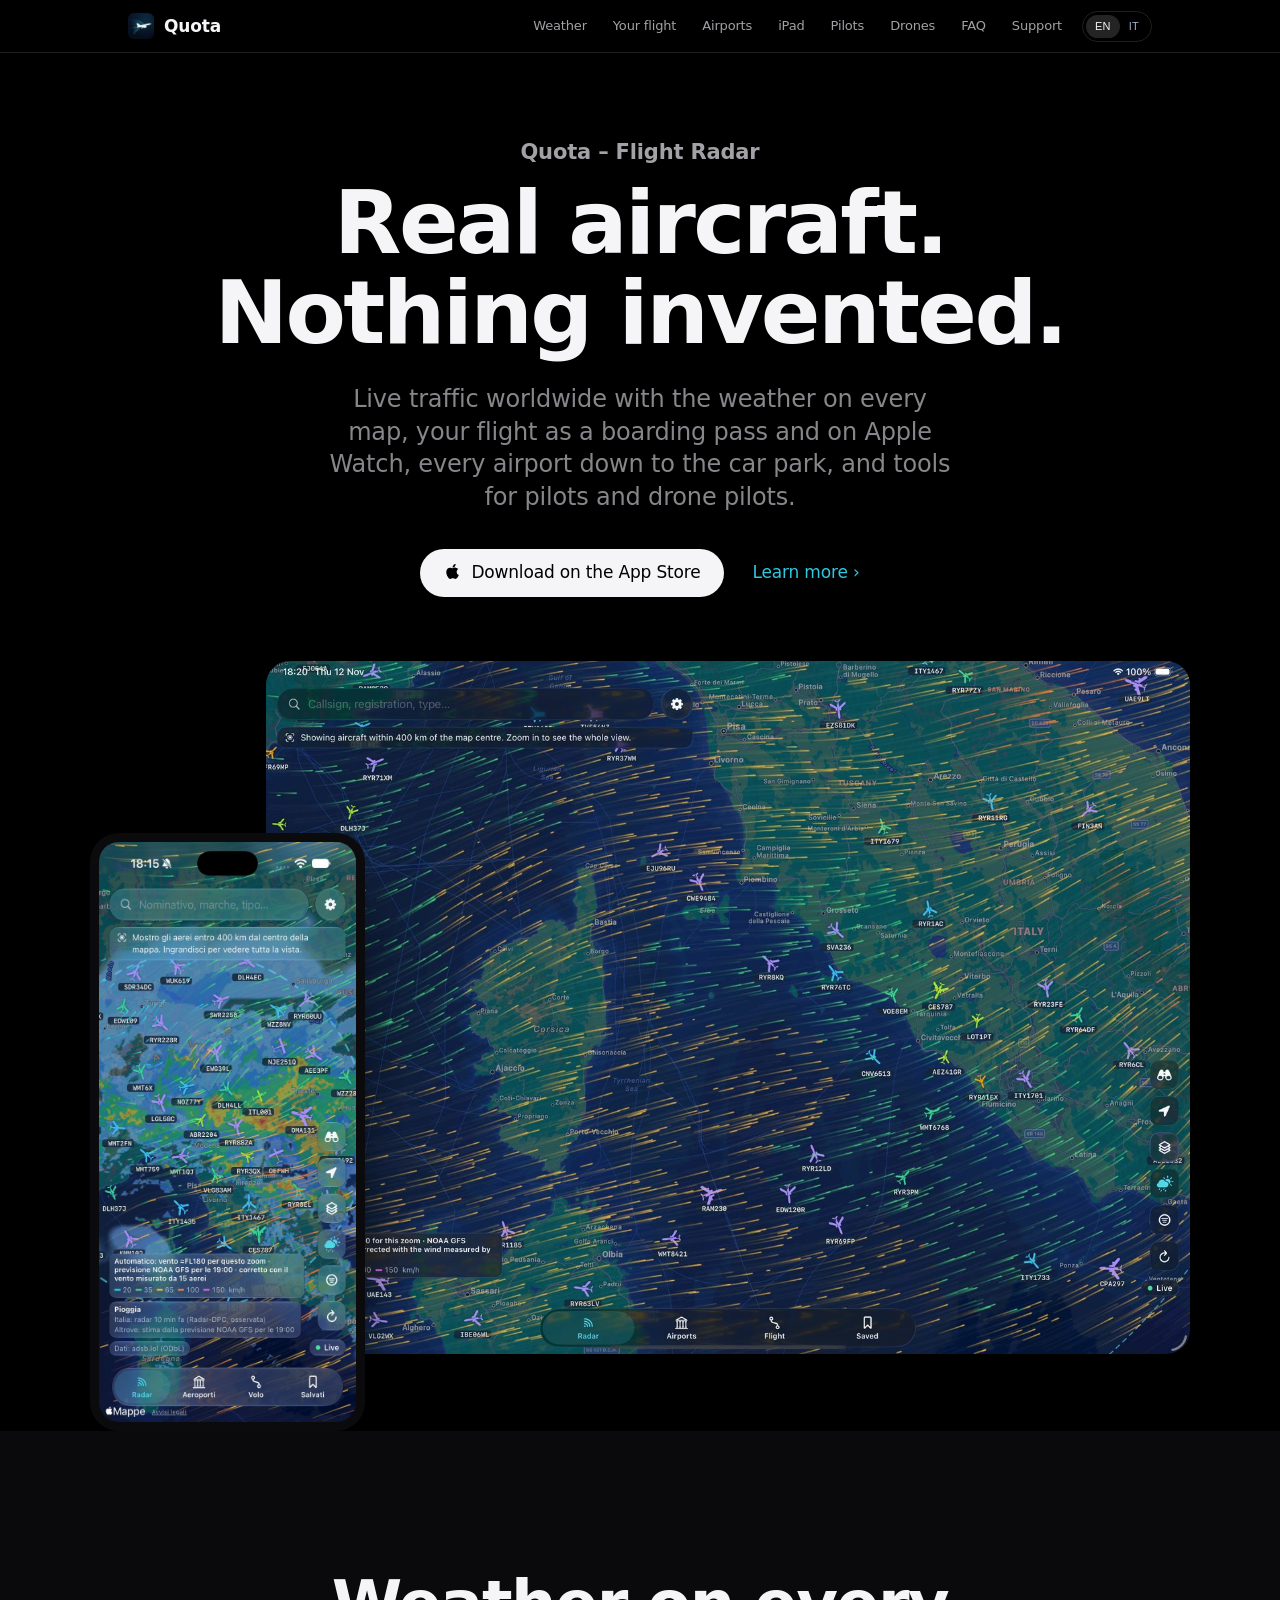
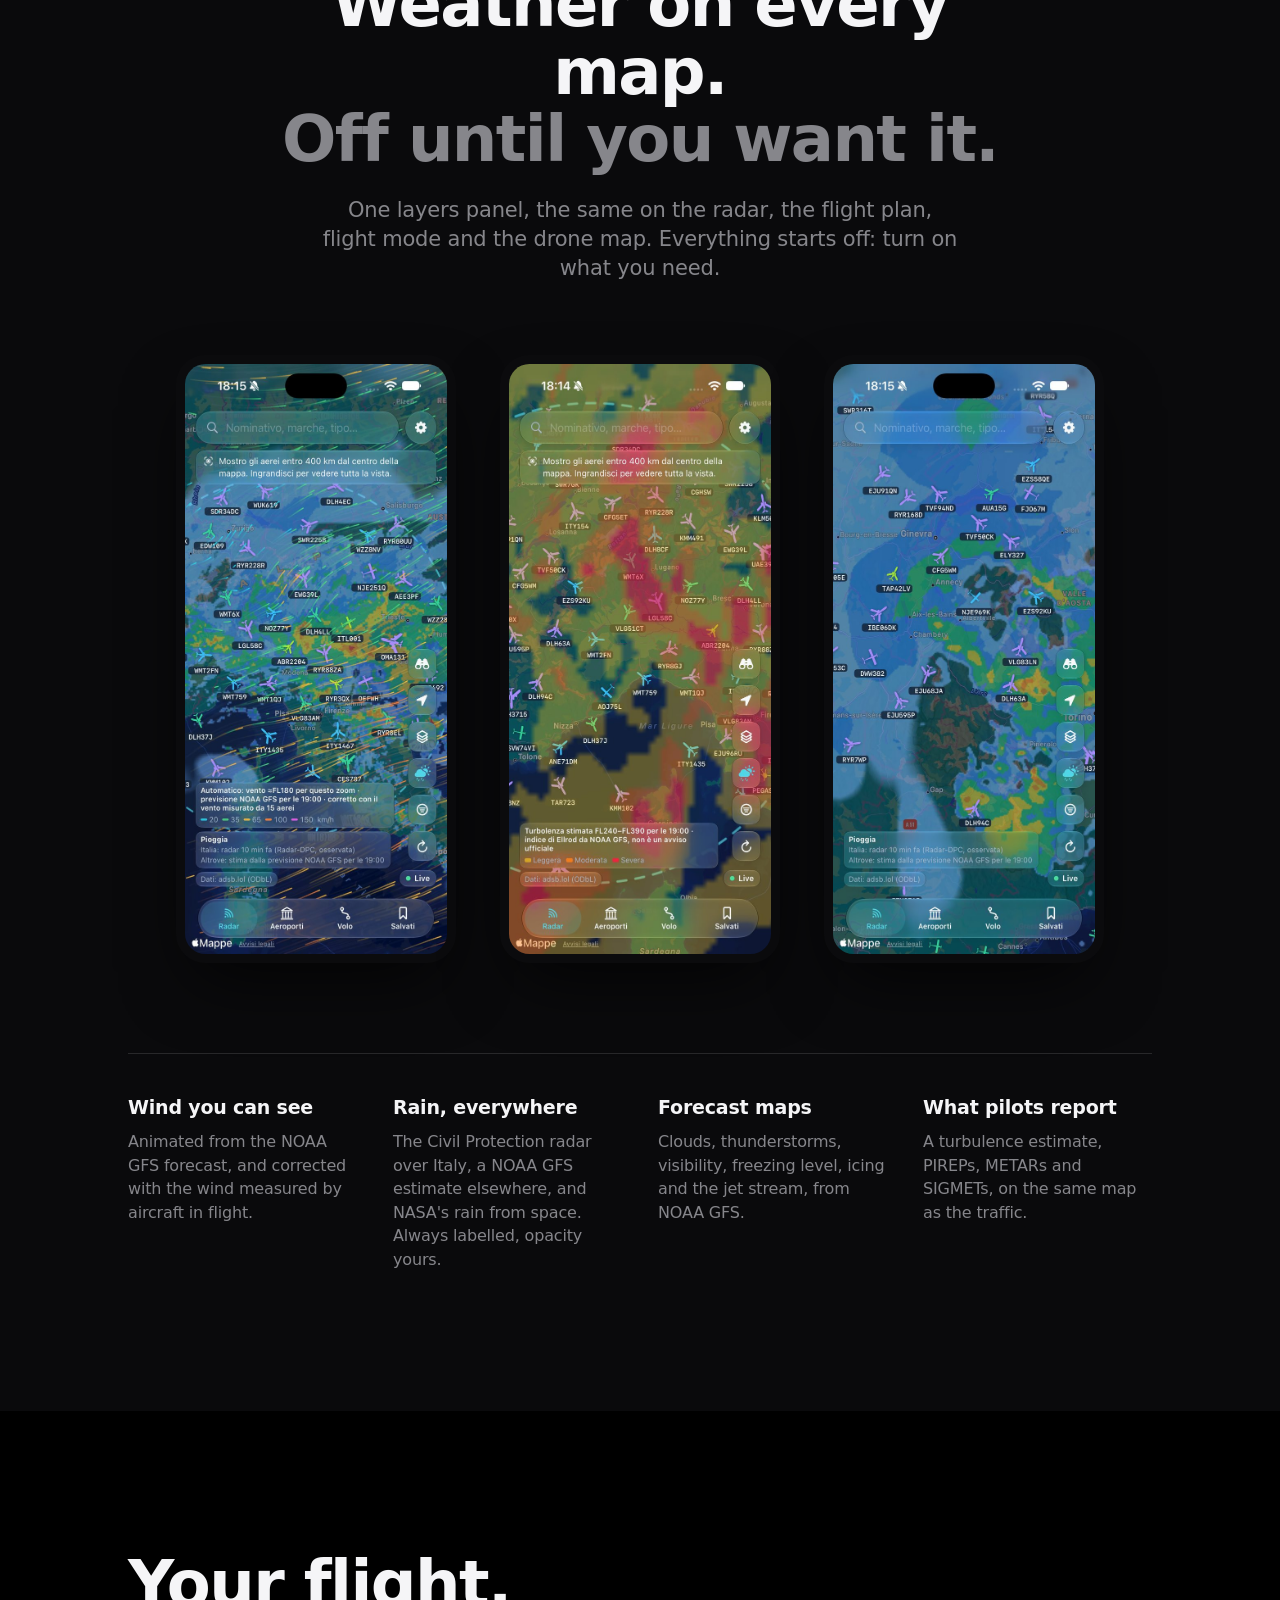
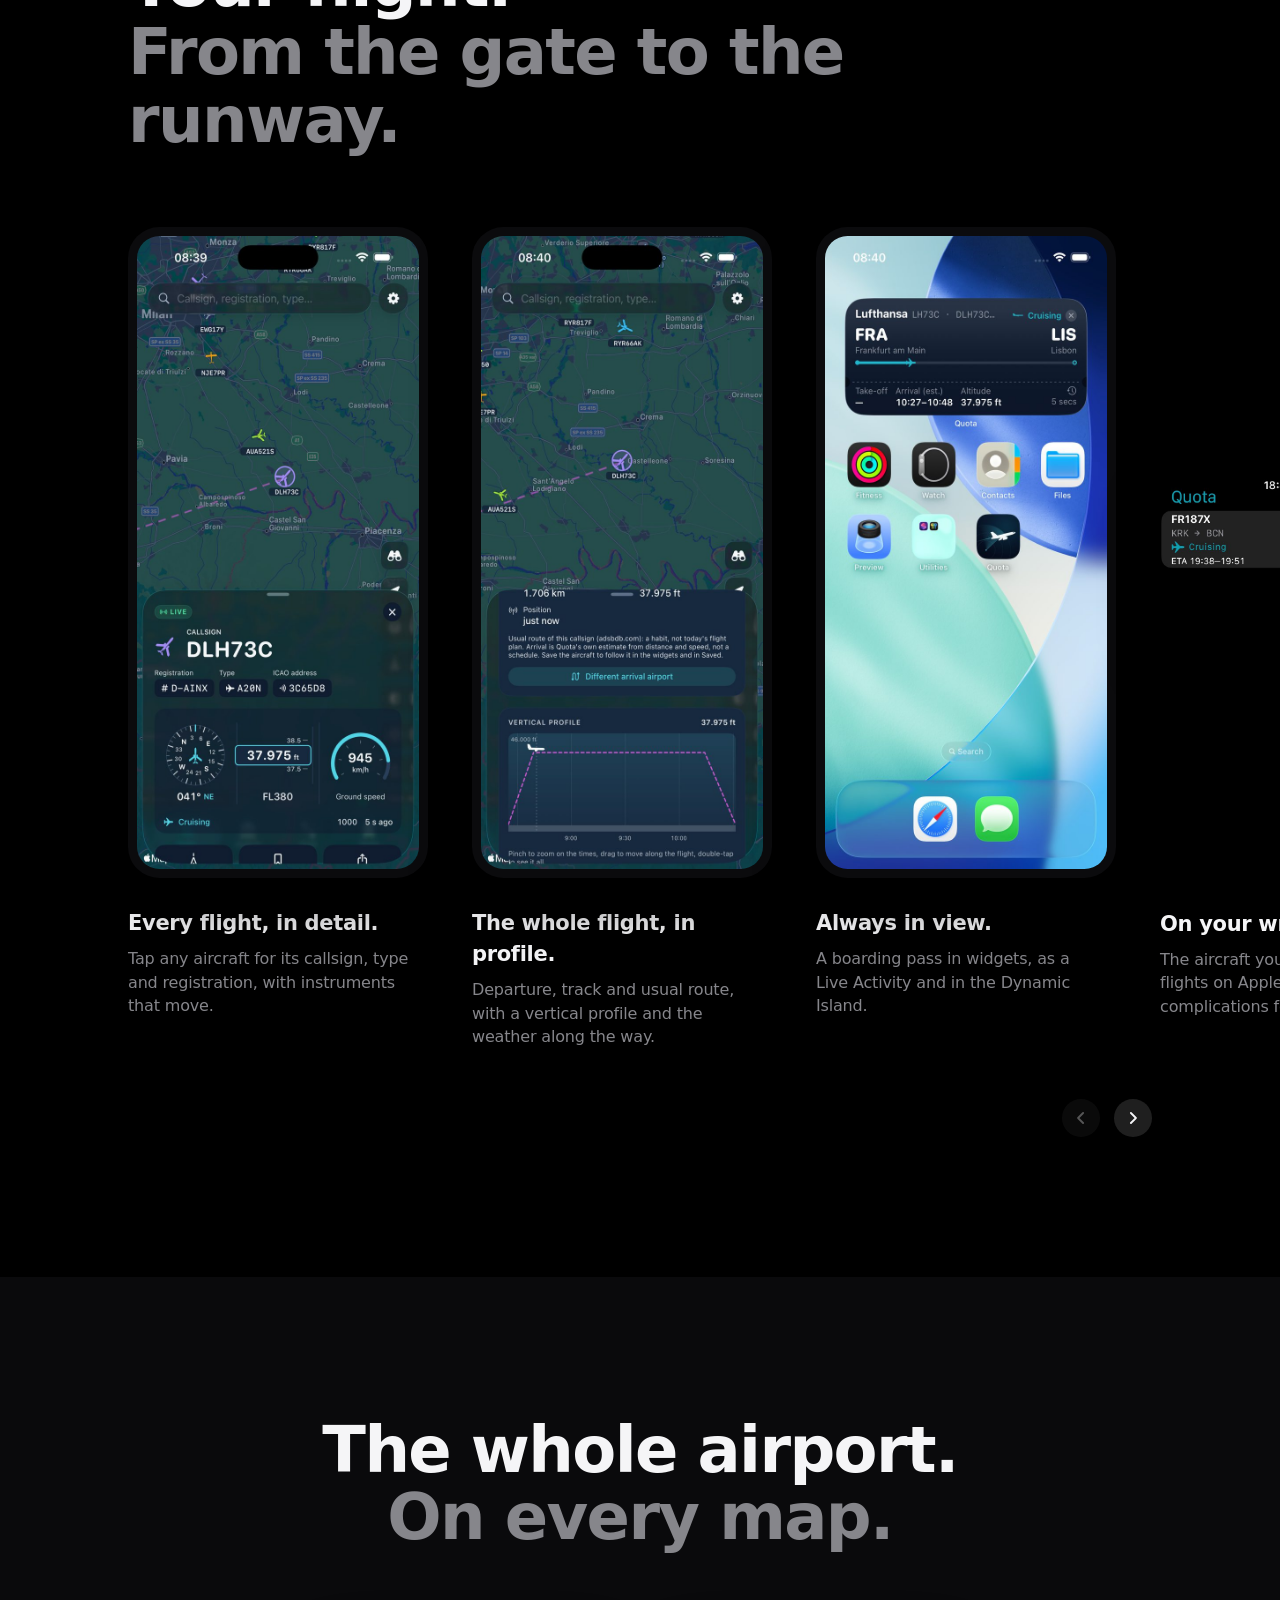
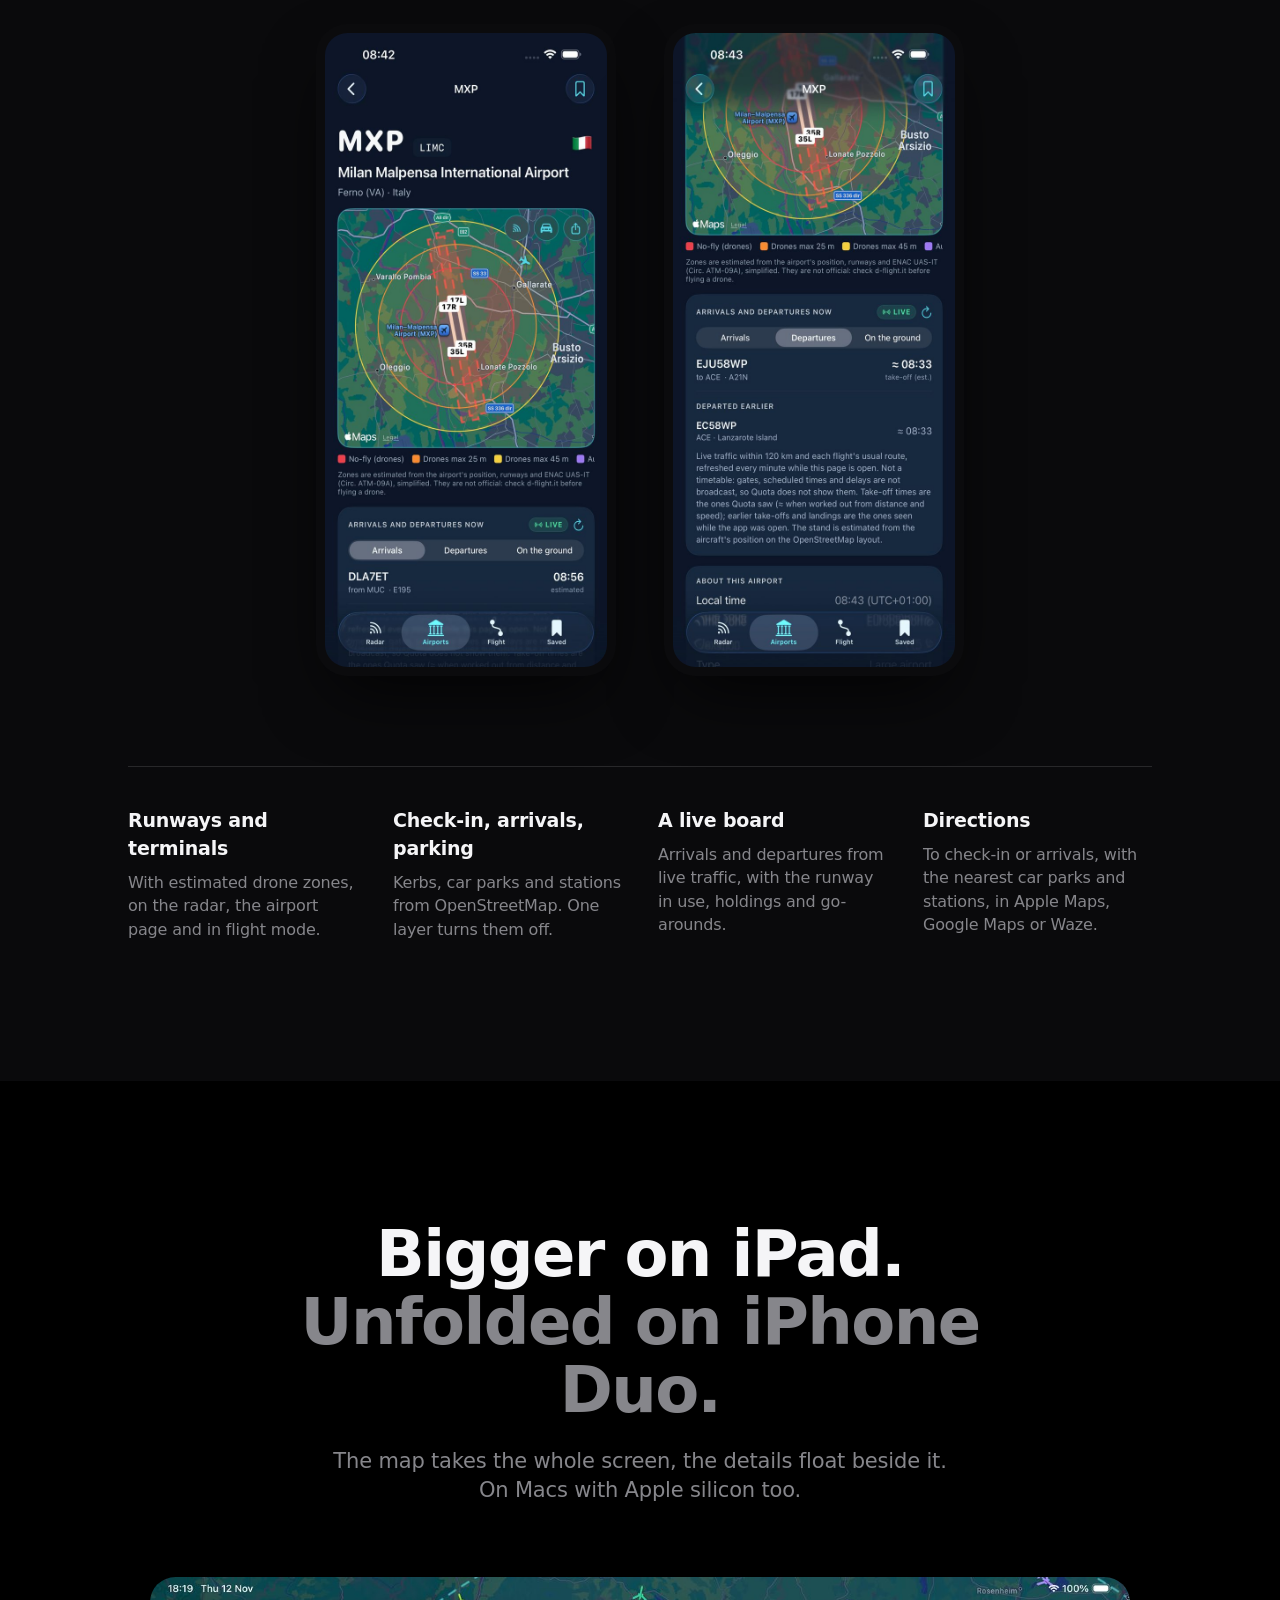
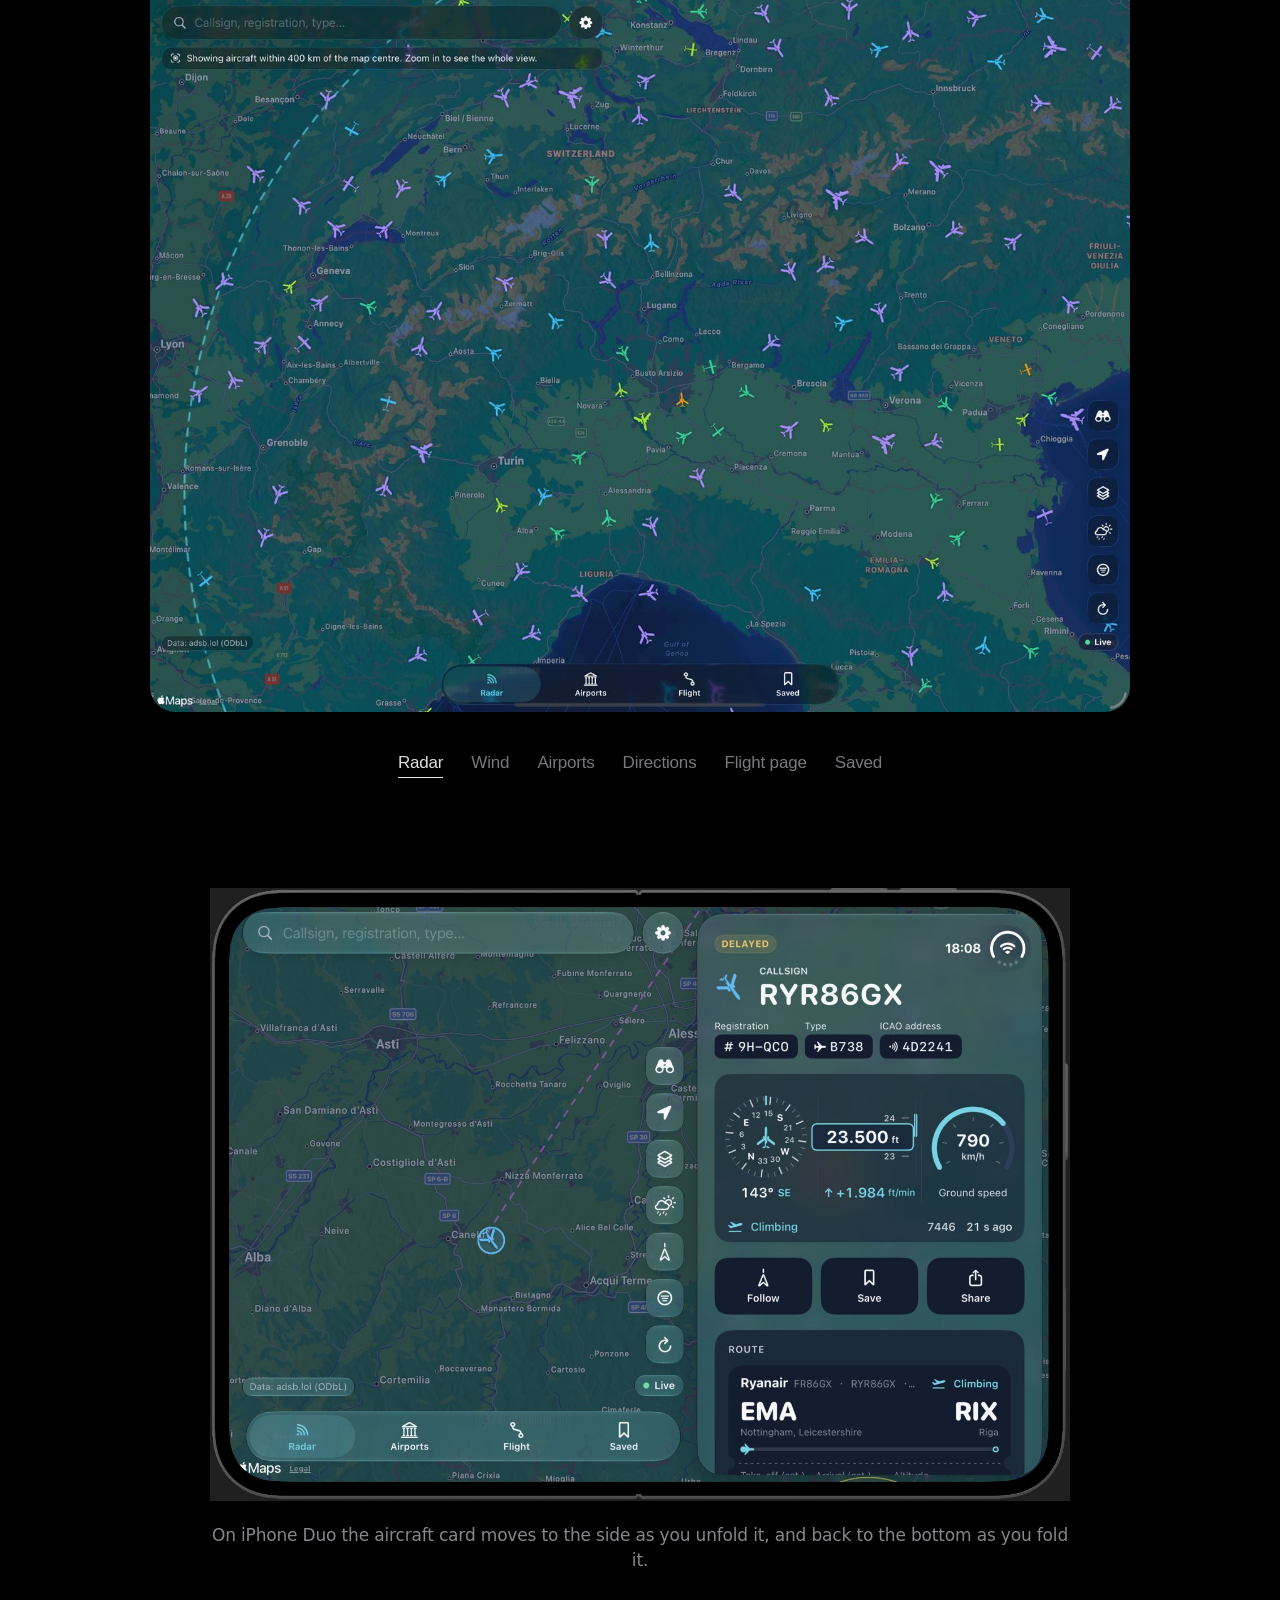
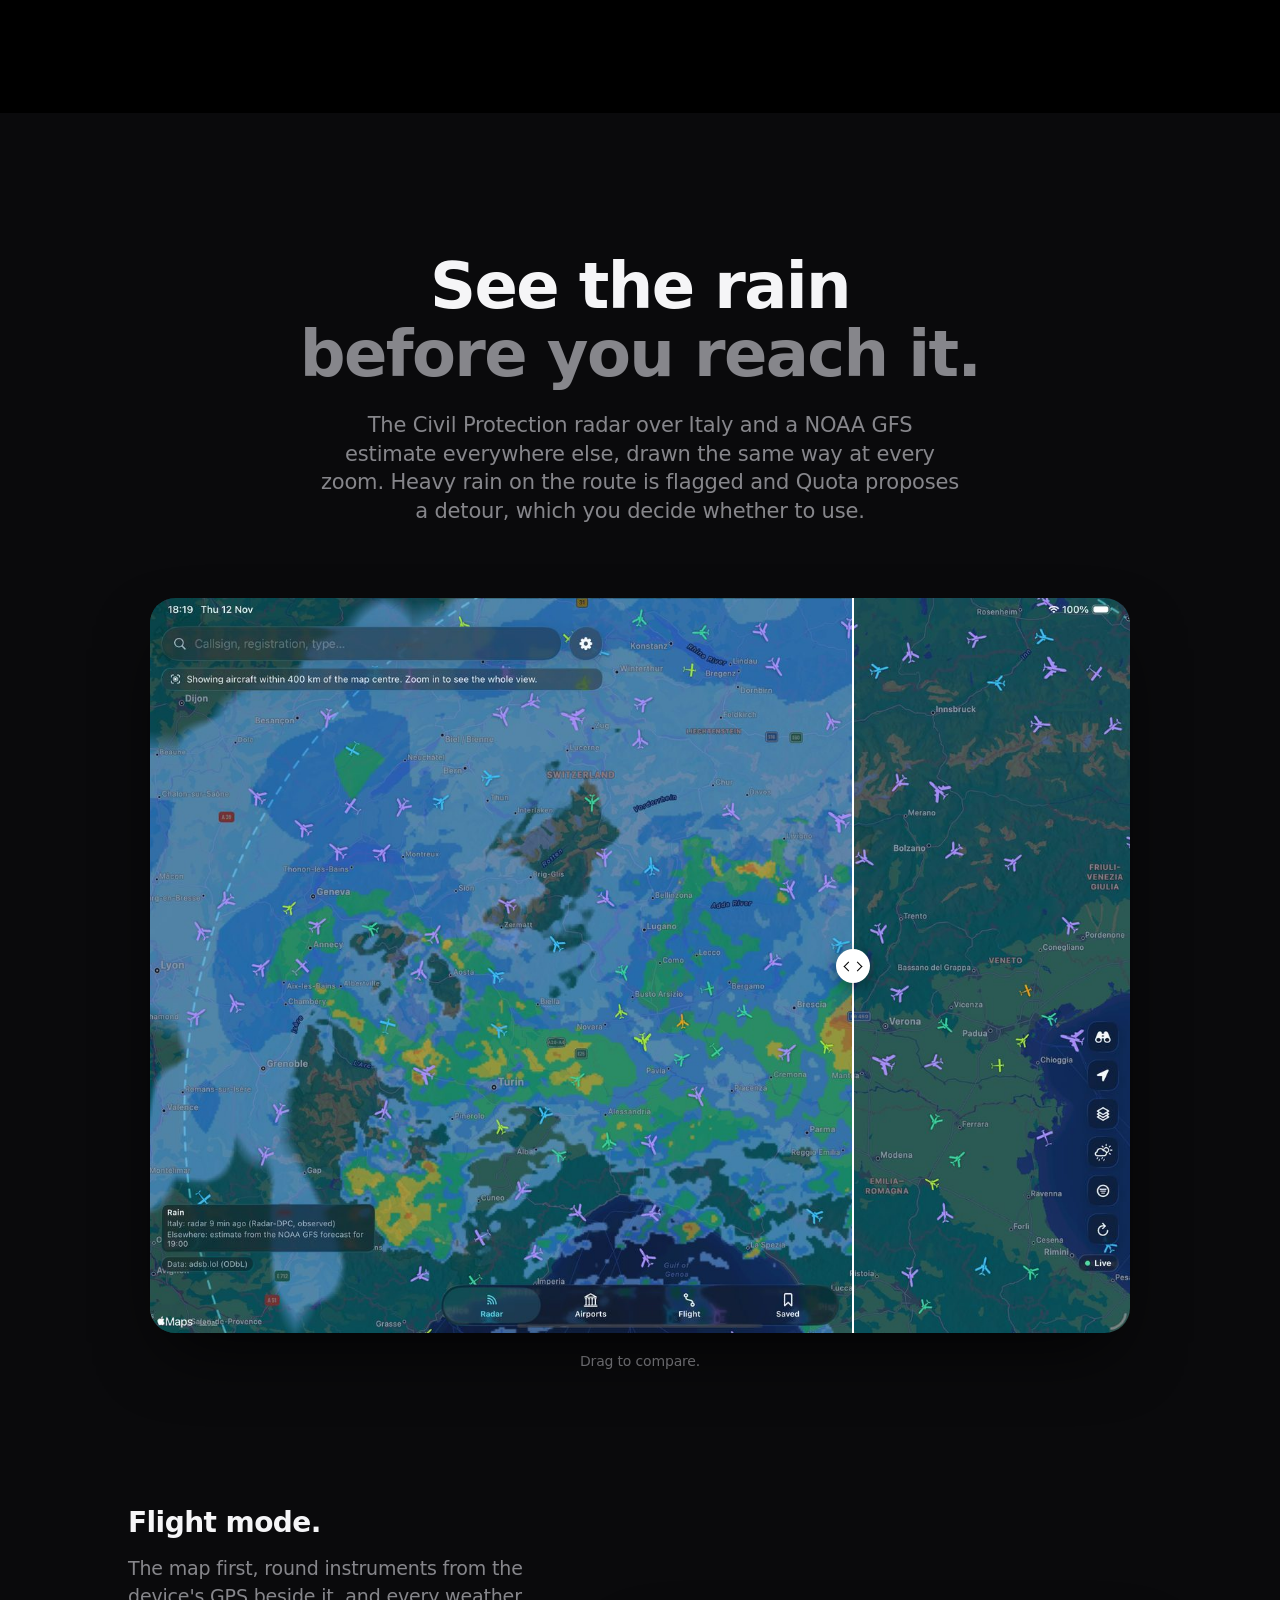
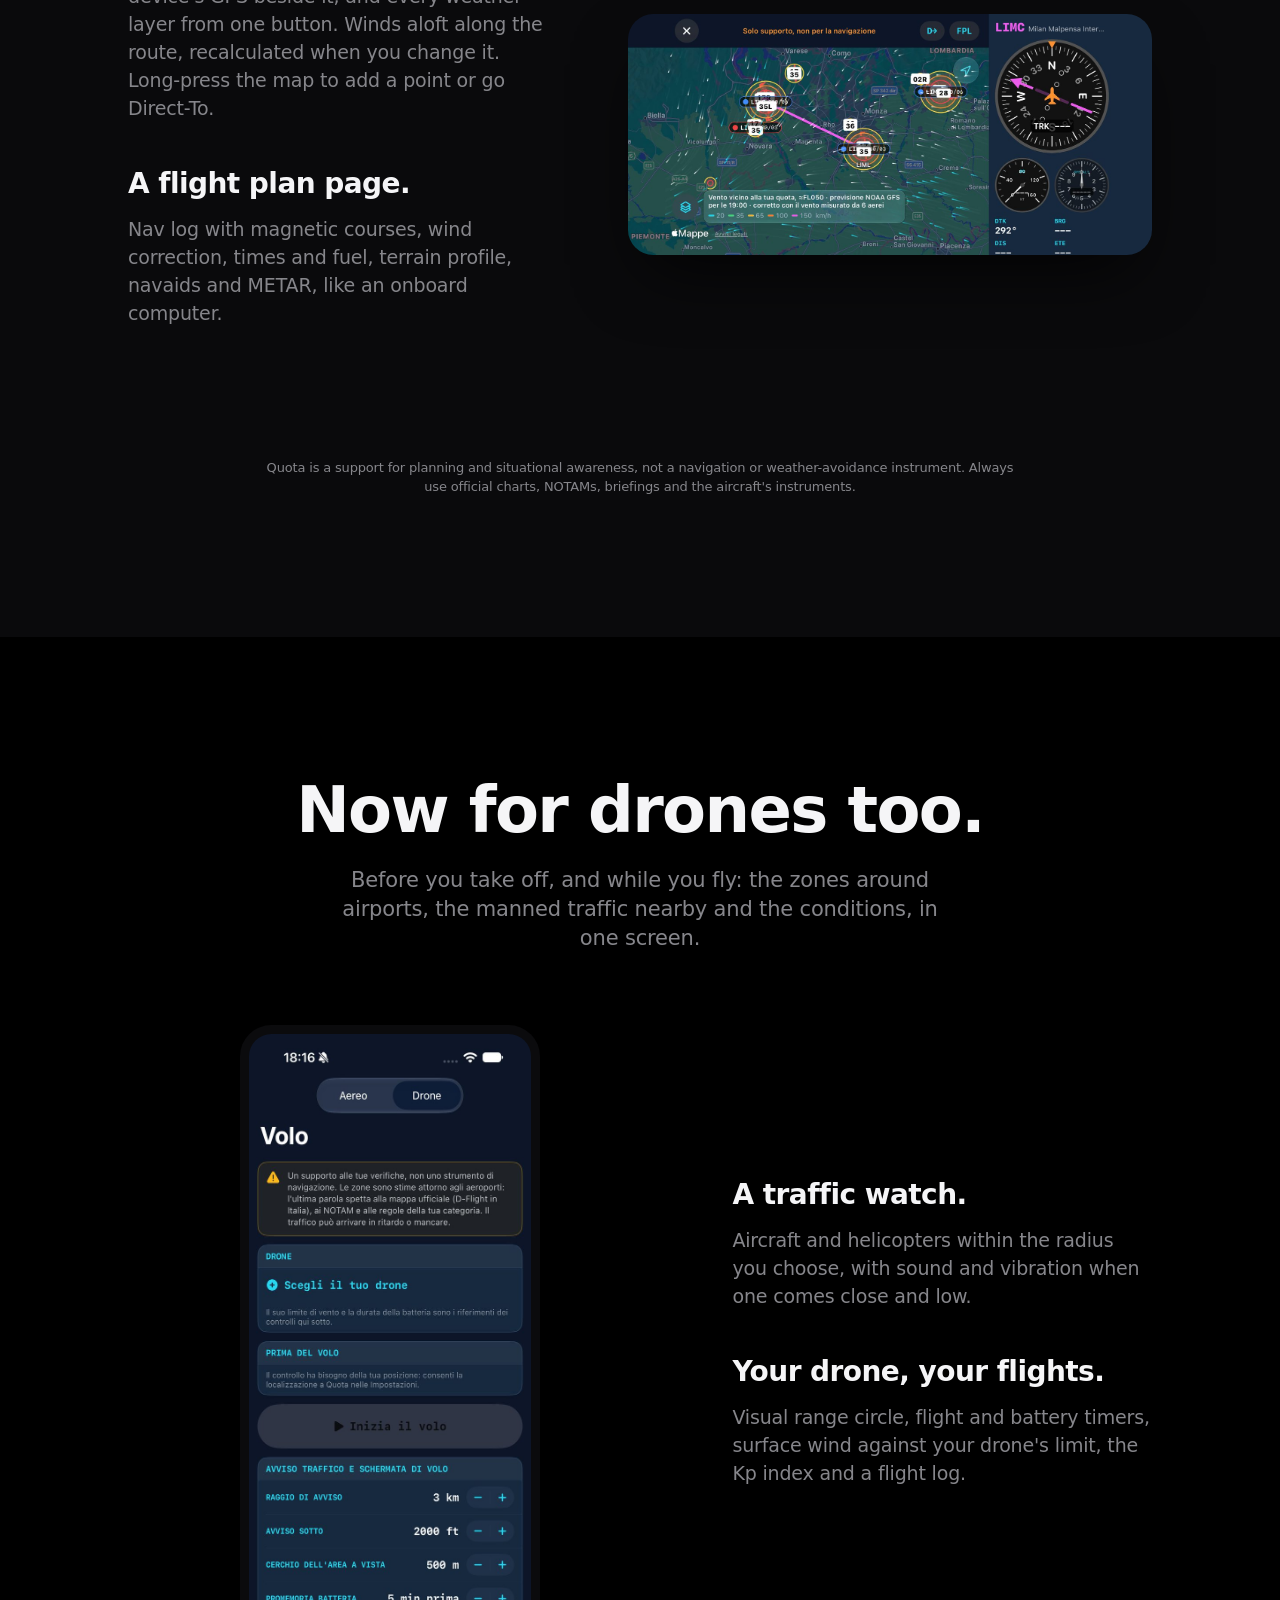
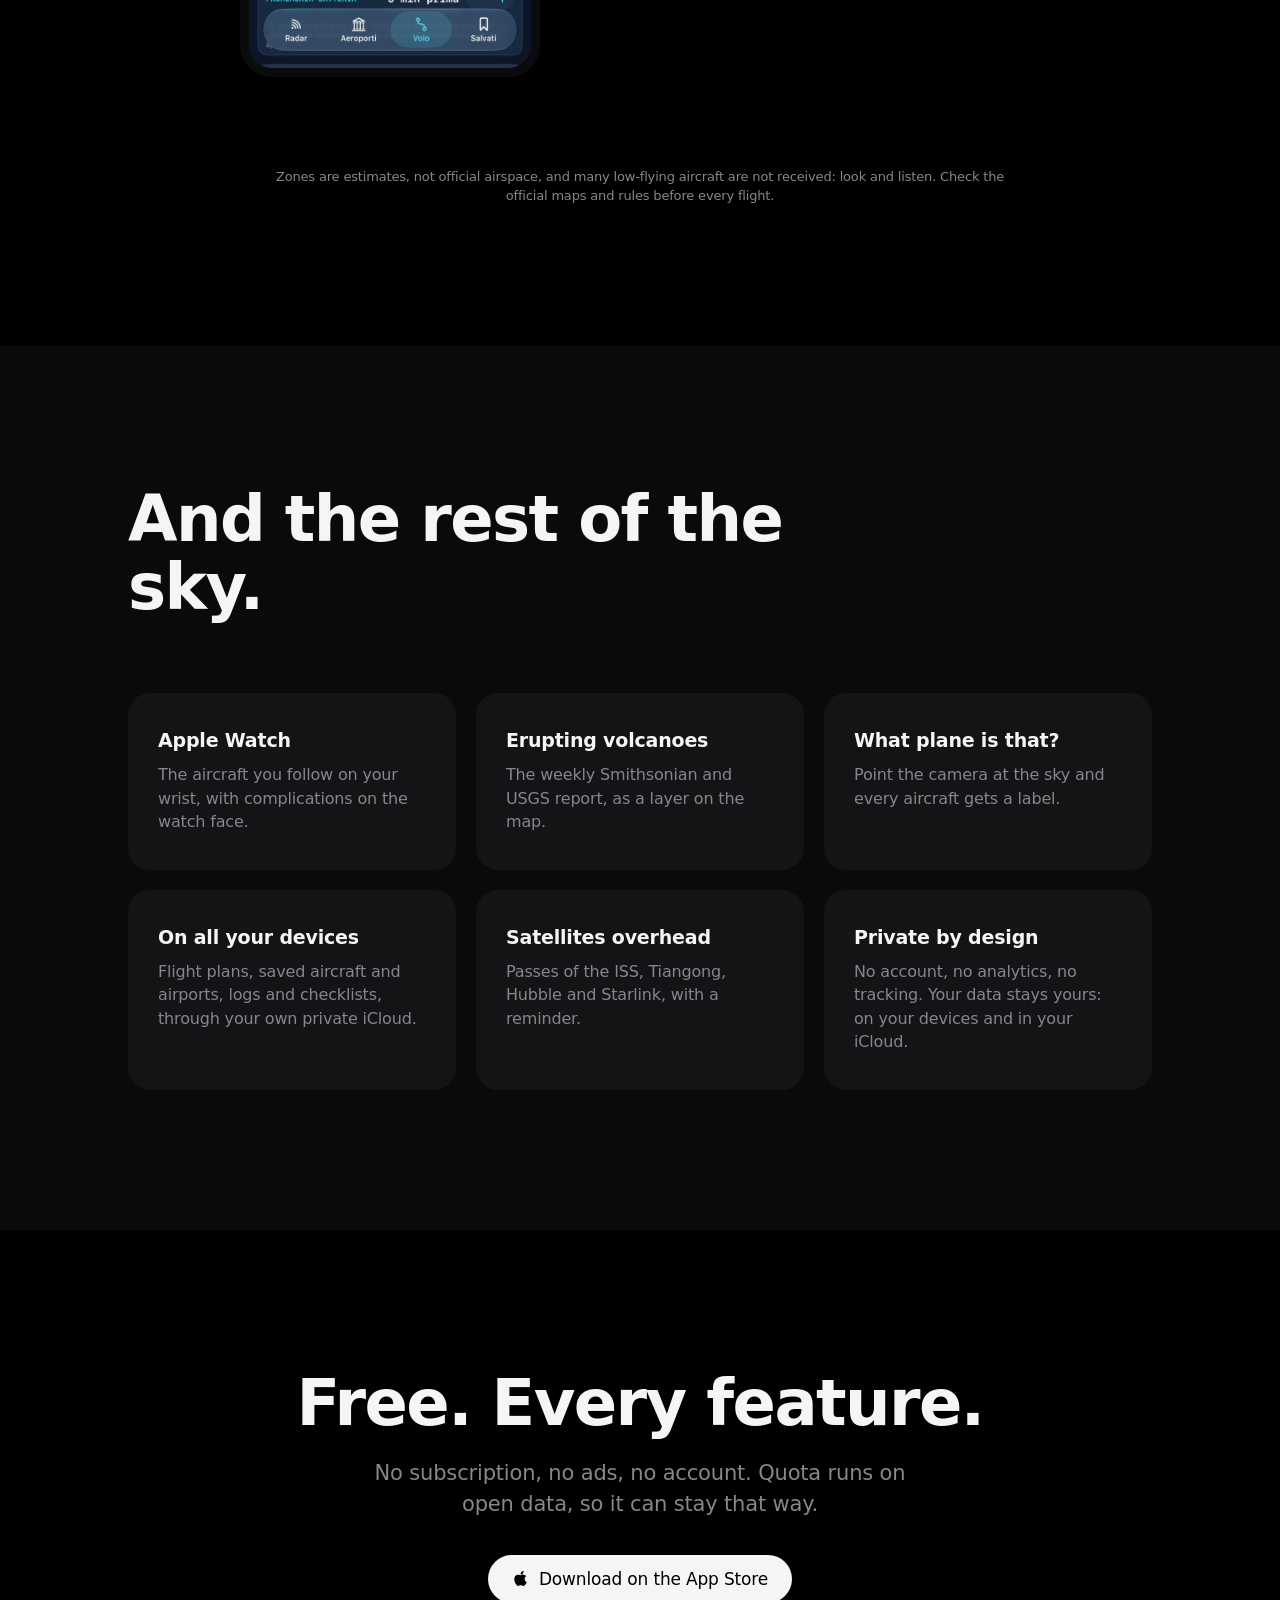
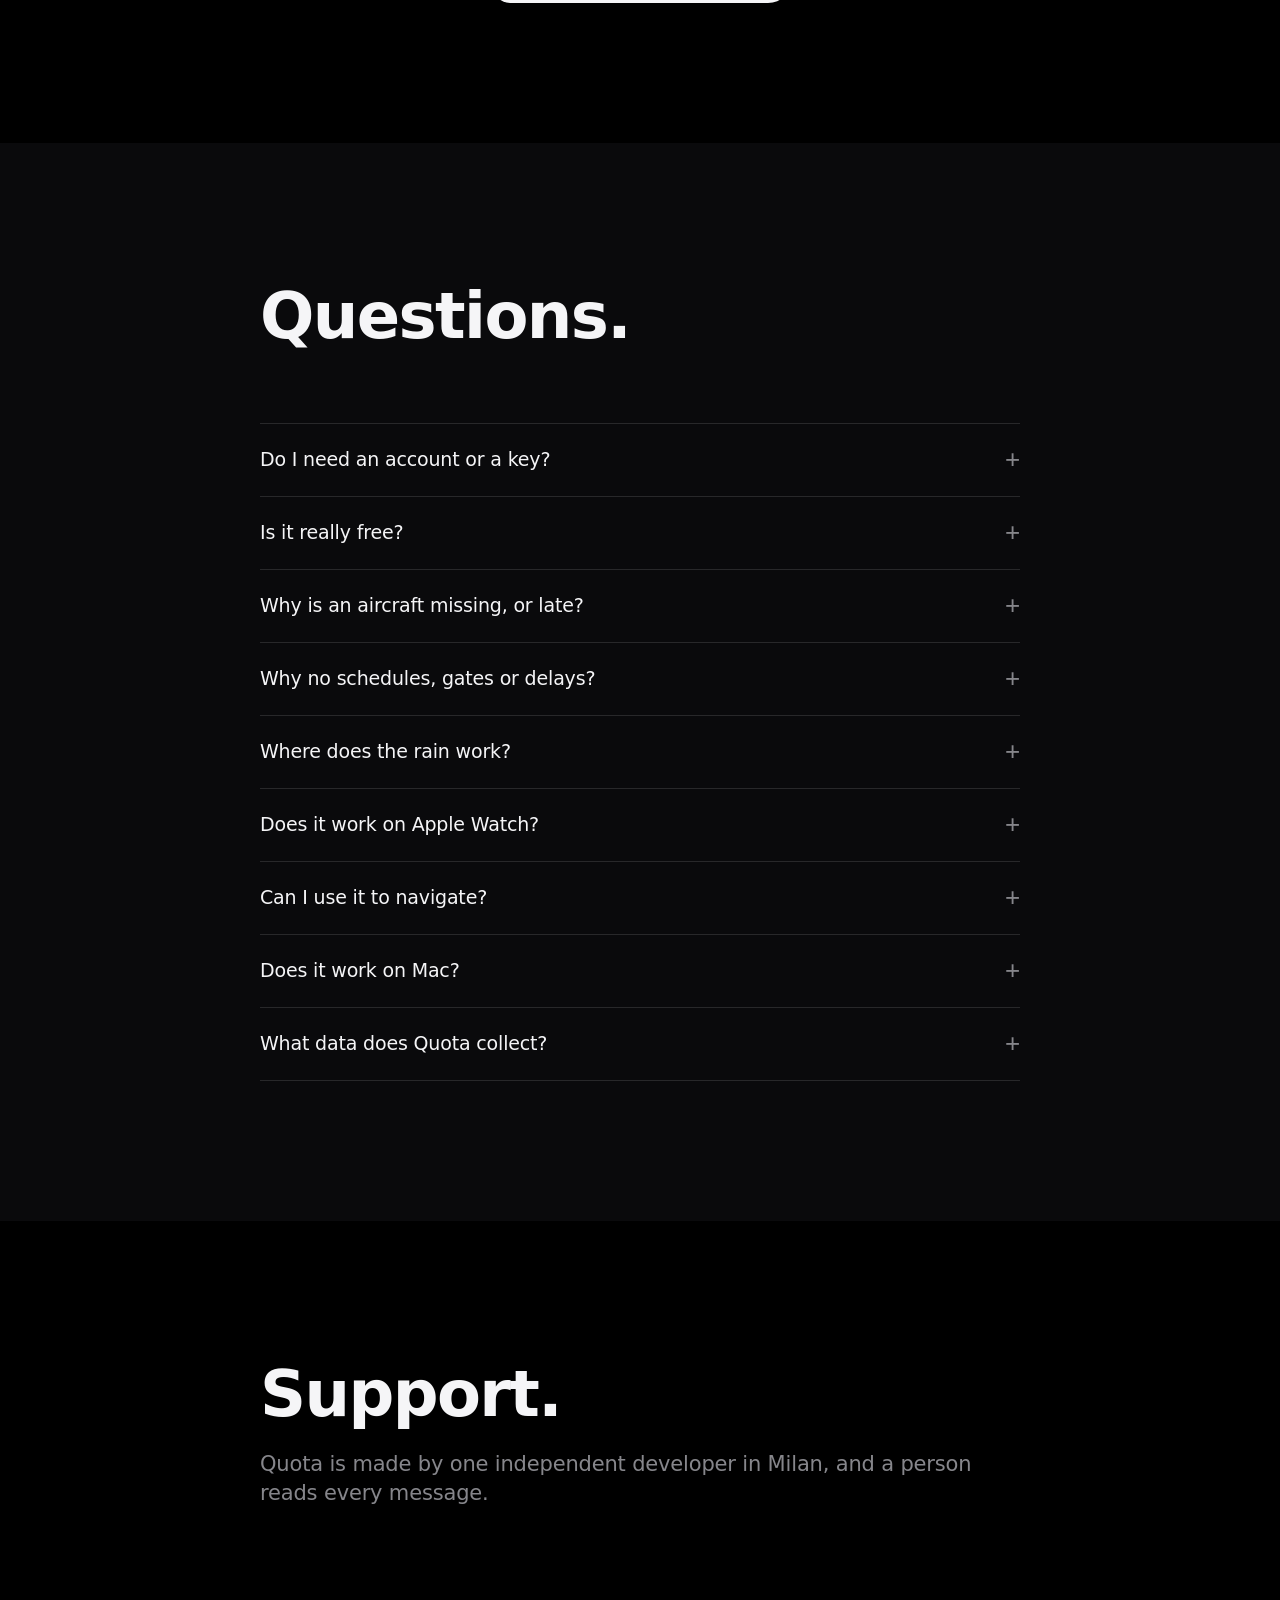
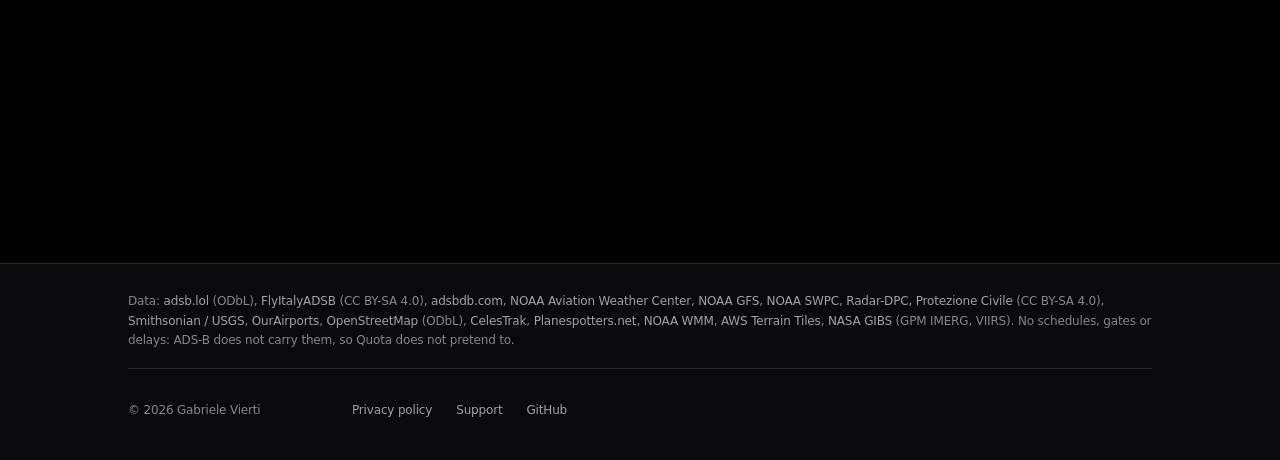
==== commit 91db2eb7: "update" ====
--- a/index.html
+++ b/index.html
@@ -4,10 +4,10 @@
 <meta charset="utf-8">
 <meta name="viewport" content="width=device-width, initial-scale=1">
 <title>Quota – Flight Radar</title>
-<meta name="description" content="Quota – Flight Radar for iPhone, iPad and Mac: live aircraft worldwide, your flight as a boarding pass, airports with check-in and car parks, and a pilot's flight plan page with rain radar. Free, with no ads, no account and no tracking.">
+<meta name="description" content="Quota – Flight Radar for iPhone, iPad, Mac and Apple Watch: live aircraft worldwide, weather on every map, your flight as a boarding pass, airports with check-in and car parks, tools for pilots and a drone mode. Free, with no ads, no account and no tracking.">
 <meta name="theme-color" content="#000000">
 <meta property="og:title" content="Quota – Flight Radar">
-<meta property="og:description" content="Real aircraft, nothing invented. Live traffic, your flight, airports and pilot tools.">
+<meta property="og:description" content="Real aircraft, nothing invented. Live traffic, weather on every map, your flight, airports, pilot and drone tools.">
 <meta property="og:image" content="og-image.jpg">
 <meta name="twitter:card" content="summary_large_image">
 <link rel="icon" href="favicon.png">
@@ -24,10 +24,12 @@
   <div class="wrap">
     <a class="brand" href="#top"><img src="icon.png" alt="">Quota</a>
     <nav aria-label="Sections">
+      <a href="#weather"><span lang="en">Weather</span><span lang="it">Meteo</span></a>
       <a href="#flight"><span lang="en">Your flight</span><span lang="it">Il tuo volo</span></a>
       <a href="#airports"><span lang="en">Airports</span><span lang="it">Aeroporti</span></a>
       <a href="#ipad">iPad</a>
       <a href="#pilots"><span lang="en">Pilots</span><span lang="it">Piloti</span></a>
+      <a href="#drones"><span lang="en">Drones</span><span lang="it">Droni</span></a>
       <a href="#faq">FAQ</a>
       <a href="#support"><span lang="en">Support</span><span lang="it">Supporto</span></a>
     </nav>
@@ -48,8 +50,8 @@
         <span lang="en">Real aircraft.<br>Nothing invented.</span>
         <span lang="it">Aerei veri.<br>Niente di inventato.</span>
       </h1>
-      <p class="sub" lang="en" data-reveal>Live traffic worldwide, your flight as a boarding pass, every airport down to the car park, and a flight plan page with rain radar and winds.</p>
-      <p class="sub" lang="it" data-reveal>Traffico in diretta in tutto il mondo, il tuo volo come carta d'imbarco, ogni aeroporto fino al parcheggio e una pagina piano di volo con radar pioggia e venti.</p>
+      <p class="sub" lang="en" data-reveal>Live traffic worldwide with the weather on every map, your flight as a boarding pass and on Apple Watch, every airport down to the car park, and tools for pilots and drone pilots.</p>
+      <p class="sub" lang="it" data-reveal>Traffico in diretta in tutto il mondo con il meteo su ogni mappa, il tuo volo come carta d'imbarco e su Apple Watch, ogni aeroporto fino al parcheggio e strumenti per piloti e per i droni.</p>
       <div class="actions" data-reveal>
         <a class="store" data-appstore href="#support" aria-disabled="true">
           <svg viewBox="0 0 384 512" aria-hidden="true"><path fill="currentColor" d="M318.7 268.7c-.2-36.7 16.4-64.4 50-84.8-18.8-26.9-47.2-41.7-84.7-44.6-35.5-2.8-74.3 20.7-88.5 20.7-15 0-49.4-19.7-76.4-19.7C63.3 141.2 4 184.8 4 273.5q0 39.3 14.4 81.2c12.8 36.7 59 126.7 107.2 125.2 25.2-.6 43-17.9 75.8-17.9 31.8 0 48.3 17.9 76.4 17.9 48.6-.7 90.4-82.5 102.6-119.3-65.2-30.7-61.7-90-61.7-91.9zm-56.6-164.2c27.3-32.4 24.8-61.9 24-72.5-24.1 1.4-52 16.4-67.9 34.9-17.5 19.8-27.8 44.3-25.6 71.9 26.1 2 49.9-11.4 69.5-34.3z"/></svg>
@@ -60,8 +62,47 @@
       </div>
     </div>
     <div class="hero-art" data-reveal="rise" aria-hidden="true">
-      <img class="shot ipad" src="shots/ipad-profilo.jpg" alt="">
-      <img class="shot phone" src="shots/iphone-dettaglio.jpg" alt="">
+      <img class="shot ipad" src="shots/ipad-vento.jpg" alt="">
+      <img class="shot phone" src="shots/iphone-meteo.jpg" alt="">
+    </div>
+  </section>
+
+  <!-- Weather -->
+  <section id="weather" class="block tint">
+    <div class="wrap">
+      <header class="head center" data-reveal>
+        <h2 lang="en">Weather on every map.<br><span class="dim">Off until you want it.</span></h2>
+        <h2 lang="it">Il meteo su ogni mappa.<br><span class="dim">Spento finché non lo vuoi.</span></h2>
+        <p lang="en">One layers panel, the same on the radar, the flight plan, flight mode and the drone map. Everything starts off: turn on what you need.</p>
+        <p lang="it">Un solo pannello dei livelli, uguale su radar, piano di volo, modalità volo e mappa del drone. Parte tutto spento: accendi quello che ti serve.</p>
+      </header>
+      <div class="trio" data-reveal="rise">
+        <img class="shot phone" src="shots/iphone-meteo.jpg" alt="Animated wind and rain over northern Italy" loading="lazy">
+        <img class="shot phone" src="shots/iphone-turbolenza.jpg" alt="Estimated turbulence between FL240 and FL390" loading="lazy">
+        <img class="shot phone" src="shots/iphone-pioggia.jpg" alt="Rain over the Alps, radar and forecast" loading="lazy">
+      </div>
+      <div class="features" data-reveal>
+        <div>
+          <h4 lang="en">Wind you can see</h4><h4 lang="it">Il vento da vedere</h4>
+          <p lang="en">Animated from the NOAA GFS forecast, and corrected with the wind measured by aircraft in flight.</p>
+          <p lang="it">Animato dalla previsione NOAA GFS e corretto con il vento misurato dagli aerei in volo.</p>
+        </div>
+        <div>
+          <h4 lang="en">Rain, everywhere</h4><h4 lang="it">La pioggia, ovunque</h4>
+          <p lang="en">The Civil Protection radar over Italy, a NOAA GFS estimate elsewhere, and NASA's rain from space. Always labelled, opacity yours.</p>
+          <p lang="it">Il radar della Protezione Civile sull'Italia, una stima NOAA GFS altrove e la pioggia dallo spazio della NASA. Sempre indicate, opacità a tua scelta.</p>
+        </div>
+        <div>
+          <h4 lang="en">Forecast maps</h4><h4 lang="it">Mappe di previsione</h4>
+          <p lang="en">Clouds, thunderstorms, visibility, freezing level, icing and the jet stream, from NOAA GFS.</p>
+          <p lang="it">Nuvole, temporali, visibilità, zero termico, ghiaccio e corrente a getto, da NOAA GFS.</p>
+        </div>
+        <div>
+          <h4 lang="en">What pilots report</h4><h4 lang="it">Quello che dicono i piloti</h4>
+          <p lang="en">A turbulence estimate, PIREPs, METARs and SIGMETs, on the same map as the traffic.</p>
+          <p lang="it">Una stima della turbolenza, PIREP, METAR e SIGMET, sulla stessa mappa del traffico.</p>
+        </div>
+      </div>
     </div>
   </section>
 
@@ -100,6 +141,17 @@
           </figcaption>
         </figure>
         <figure class="slide">
+          <div class="watches">
+            <img class="shot watch" src="shots/watch-voli.jpg" alt="" loading="lazy">
+            <img class="shot watch" src="shots/watch-quadrante.jpg" alt="" loading="lazy">
+          </div>
+          <figcaption>
+            <h3 lang="en">On your wrist.</h3><h3 lang="it">Al polso.</h3>
+            <p lang="en">The aircraft you follow and your flights on Apple Watch, with complications for the watch face.</p>
+            <p lang="it">L'aereo che segui e i tuoi voli su Apple Watch, con le complicazioni per il quadrante.</p>
+          </figcaption>
+        </figure>
+        <figure class="slide">
           <img class="shot phone" src="shots/iphone-avvisami.jpg" alt="" loading="lazy">
           <figcaption>
             <h3 lang="en">Notify me when it leaves.</h3><h3 lang="it">Avvisami quando parte.</h3>
@@ -111,8 +163,8 @@
           <img class="shot phone" src="shots/iphone-salvati.jpg" alt="" loading="lazy">
           <figcaption>
             <h3 lang="en">Your flight log.</h3><h3 lang="it">Il tuo storico voli.</h3>
-            <p lang="en">Every flight you followed, on your device, exportable as GPX, CSV or PDF.</p>
-            <p lang="it">Ogni volo che hai seguito, sul tuo dispositivo, esportabile in GPX, CSV o PDF.</p>
+            <p lang="en">Every flight you followed, on all your devices through your own iCloud, exportable as GPX, CSV or PDF.</p>
+            <p lang="it">Ogni volo che hai seguito, su tutti i tuoi dispositivi con il tuo iCloud, esportabile in GPX, CSV o PDF.</p>
           </figcaption>
         </figure>
       </div>
@@ -147,13 +199,13 @@
         </div>
         <div>
           <h4 lang="en">A live board</h4><h4 lang="it">Un tabellone dal vivo</h4>
-          <p lang="en">Arrivals and departures from live traffic, with the take-off times Quota saw.</p>
-          <p lang="it">Arrivi e partenze dal traffico in diretta, con gli orari di decollo visti da Quota.</p>
+          <p lang="en">Arrivals and departures from live traffic, with the runway in use, holdings and go-arounds.</p>
+          <p lang="it">Arrivi e partenze dal traffico in diretta, con la pista in uso, le attese e le riattaccate.</p>
         </div>
         <div>
           <h4 lang="en">Directions</h4><h4 lang="it">Indicazioni</h4>
-          <p lang="en">To departures, arrivals, a car park or the station, in Apple Maps, Google Maps or Waze.</p>
-          <p lang="it">Per partenze, arrivi, un parcheggio o la stazione, con Apple Mappe, Google Maps o Waze.</p>
+          <p lang="en">To check-in or arrivals, with the nearest car parks and stations, in Apple Maps, Google Maps or Waze.</p>
+          <p lang="it">Per il check-in o gli arrivi, con i parcheggi e le stazioni più vicini, in Apple Mappe, Google Maps o Waze.</p>
         </div>
       </div>
     </div>
@@ -163,13 +215,14 @@
   <section id="ipad" class="block">
     <div class="wrap">
       <header class="head center" data-reveal>
-        <h2 lang="en">Bigger on iPad.</h2><h2 lang="it">Più grande su iPad.</h2>
-        <p lang="en">The map takes the whole screen, the details sit beside it. On Macs with Apple silicon too.</p>
-        <p lang="it">La mappa prende tutto lo schermo, i dettagli stanno accanto. Anche sui Mac con Apple silicon.</p>
+        <h2 lang="en">Bigger on iPad.<br><span class="dim">Unfolded on iPhone Duo.</span></h2><h2 lang="it">Più grande su iPad.<br><span class="dim">Aperta su iPhone Duo.</span></h2>
+        <p lang="en">The map takes the whole screen, the details float beside it. On Macs with Apple silicon too.</p>
+        <p lang="it">La mappa prende tutto lo schermo, i dettagli fluttuano accanto. Anche sui Mac con Apple silicon.</p>
       </header>
       <div class="gallery" data-reveal="rise">
         <div class="stack">
-          <img class="shot ipad on" src="shots/ipad-profilo.jpg" alt="A flight's route and vertical profile on iPad">
+          <img class="shot ipad on" src="shots/ipad-radar.jpg" alt="Live traffic over the Alps on iPad">
+          <img class="shot ipad" src="shots/ipad-vento.jpg" alt="Animated wind over Italy on iPad" loading="lazy">
           <img class="shot ipad" src="shots/ipad-linate.jpg" alt="Milan Linate with runways, car parks and zones" loading="lazy">
           <img class="shot ipad" src="shots/ipad-indicazioni.jpg" alt="Directions to car parks and the station" loading="lazy">
           <img class="shot ipad" src="shots/ipad-pagina-volo.jpg" alt="Flight page with rain, winds aloft and nav log" loading="lazy">
@@ -177,12 +230,18 @@
         </div>
         <div class="tabs" role="tablist">
           <button role="tab" class="on"><span lang="en">Radar</span><span lang="it">Radar</span></button>
+          <button role="tab"><span lang="en">Wind</span><span lang="it">Vento</span></button>
           <button role="tab"><span lang="en">Airports</span><span lang="it">Aeroporti</span></button>
           <button role="tab"><span lang="en">Directions</span><span lang="it">Indicazioni</span></button>
           <button role="tab"><span lang="en">Flight page</span><span lang="it">Pagina volo</span></button>
           <button role="tab"><span lang="en">Saved</span><span lang="it">Salvati</span></button>
         </div>
       </div>
+      <figure class="fold" data-reveal="rise">
+        <img src="shots/duo-aperto.jpg" alt="iPhone Duo unfolded: the aircraft card beside the map" loading="lazy">
+        <figcaption lang="en">On iPhone Duo the aircraft card moves to the side as you unfold it, and back to the bottom as you fold it.</figcaption>
+        <figcaption lang="it">Su iPhone Duo la scheda dell'aereo passa di lato quando lo apri e torna in basso quando lo chiudi.</figcaption>
+      </figure>
     </div>
   </section>
 
@@ -192,14 +251,14 @@
       <header class="head center" data-reveal>
         <h2 lang="en">See the rain<br><span class="dim">before you reach it.</span></h2>
         <h2 lang="it">Vedi la pioggia<br><span class="dim">prima di arrivarci.</span></h2>
-        <p lang="en">Rain radar over Italy from the Civil Protection, sharp at every zoom. Heavy rain on the route is flagged and Quota proposes a detour, which you decide whether to use.</p>
-        <p lang="it">Radar pioggia sull'Italia della Protezione Civile, nitido a ogni zoom. La pioggia forte sulla rotta viene segnalata e Quota propone una deviazione, che decidi tu se usare.</p>
+        <p lang="en">The Civil Protection radar over Italy and a NOAA GFS estimate everywhere else, drawn the same way at every zoom. Heavy rain on the route is flagged and Quota proposes a detour, which you decide whether to use.</p>
+        <p lang="it">Il radar della Protezione Civile sull'Italia e una stima NOAA GFS in tutto il resto del mondo, disegnati allo stesso modo a ogni zoom. La pioggia forte sulla rotta viene segnalata e Quota propone una deviazione, che decidi tu se usare.</p>
       </header>
 
       <div class="compare" data-reveal="rise">
         <div class="frame">
-          <img class="shot ipad" src="shots/ipad-rotta.jpg" alt="Flight mode on iPad, Milan to Rome, without the rain layer">
-          <div class="over"><img class="shot ipad" src="shots/ipad-pioggia.jpg" alt="The same route with the rain layer"></div>
+          <img class="shot ipad" src="shots/ipad-radar.jpg" alt="The radar over the Alps without the rain layer">
+          <div class="over"><img class="shot ipad" src="shots/ipad-pioggia.jpg" alt="The same view with the rain layer"></div>
           <div class="handle"><span></span></div>
         </div>
         <input class="compare-range" type="range" min="0" max="100" value="50" aria-label="Rain layer">
@@ -209,30 +268,54 @@
       <div class="duo">
         <div data-reveal>
           <h3 lang="en">Flight mode.</h3><h3 lang="it">Modalità volo.</h3>
-          <p lang="en">The map first, round instruments from the device's GPS beside it. Winds aloft along the route, recalculated when you change it. Long-press the map to add a point or go Direct-To.</p>
-          <p lang="it">Prima la mappa, accanto gli strumenti tondi dal GPS del dispositivo. Venti in quota lungo la rotta, ricalcolati quando la cambi. Tieni premuto sulla mappa per aggiungere un punto o fare Direct-To.</p>
+          <p lang="en">The map first, round instruments from the device's GPS beside it, and every weather layer from one button. Winds aloft along the route, recalculated when you change it. Long-press the map to add a point or go Direct-To.</p>
+          <p lang="it">Prima la mappa, accanto gli strumenti tondi dal GPS del dispositivo, e tutti i livelli meteo da un solo pulsante. Venti in quota lungo la rotta, ricalcolati quando la cambi. Tieni premuto sulla mappa per aggiungere un punto o fare Direct-To.</p>
           <h3 lang="en">A flight plan page.</h3><h3 lang="it">Una pagina piano di volo.</h3>
           <p lang="en">Nav log with magnetic courses, wind correction, times and fuel, terrain profile, navaids and METAR, like an onboard computer.</p>
           <p lang="it">Log di navigazione con rotte magnetiche, correzione vento, tempi e carburante, profilo del terreno, radioassistenze e METAR, come un computer di bordo.</p>
         </div>
-        <img class="shot land" src="shots/iphone-volo-pioggia.jpg" alt="Flight mode on iPhone in landscape, with rain" loading="lazy" data-reveal="rise">
+        <img class="shot land" src="shots/iphone-volo.jpg" alt="Flight mode on iPhone in landscape, with the wind near your altitude" loading="lazy" data-reveal="rise">
       </div>
       <p class="fine" lang="en">Quota is a support for planning and situational awareness, not a navigation or weather-avoidance instrument. Always use official charts, NOTAMs, briefings and the aircraft's instruments.</p>
       <p class="fine" lang="it">Quota è un supporto alla pianificazione e alla consapevolezza della situazione, non uno strumento di navigazione né per evitare il maltempo. Usa sempre carte ufficiali, NOTAM, briefing e gli strumenti dell'aereo.</p>
     </div>
   </section>
 
+  <!-- Drones -->
+  <section id="drones" class="block">
+    <div class="wrap">
+      <header class="head center" data-reveal>
+        <h2 lang="en">Now for drones too.</h2><h2 lang="it">Ora anche per i droni.</h2>
+        <p lang="en">Before you take off, and while you fly: the zones around airports, the manned traffic nearby and the conditions, in one screen.</p>
+        <p lang="it">Prima di decollare e mentre voli: le zone intorno agli aeroporti, il traffico con pilota vicino e le condizioni, in una sola schermata.</p>
+      </header>
+      <div class="duo flip">
+        <img class="shot phone drone-phone" src="shots/iphone-drone.jpg" alt="Drone mode: your drone, the traffic watch and its settings" loading="lazy" data-reveal="rise">
+        <div data-reveal>
+          <h3 lang="en">A traffic watch.</h3><h3 lang="it">Un controllo del traffico.</h3>
+          <p lang="en">Aircraft and helicopters within the radius you choose, with sound and vibration when one comes close and low.</p>
+          <p lang="it">Aerei ed elicotteri entro il raggio che scegli, con suono e vibrazione quando uno arriva vicino e basso.</p>
+          <h3 lang="en">Your drone, your flights.</h3><h3 lang="it">Il tuo drone, i tuoi voli.</h3>
+          <p lang="en">Visual range circle, flight and battery timers, surface wind against your drone's limit, the Kp index and a flight log.</p>
+          <p lang="it">Cerchio del raggio visivo, timer di volo e batteria, vento al suolo confrontato con il limite del tuo drone, indice Kp e libretto dei voli.</p>
+        </div>
+      </div>
+      <p class="fine" lang="en">Zones are estimates, not official airspace, and many low-flying aircraft are not received: look and listen. Check the official maps and rules before every flight.</p>
+      <p class="fine" lang="it">Le zone sono stime, non lo spazio aereo ufficiale, e molti aerei a bassa quota non vengono ricevuti: guarda e ascolta. Controlla le mappe e le regole ufficiali prima di ogni volo.</p>
+    </div>
+  </section>
+
   <!-- More -->
-  <section class="block">
+  <section class="block tint">
     <div class="wrap">
       <header class="head" data-reveal>
         <h2 lang="en">And the rest of the sky.</h2><h2 lang="it">E il resto del cielo.</h2>
       </header>
       <div class="tiles" data-reveal>
         <div class="tile">
-          <h4 lang="en">Emergencies near you</h4><h4 lang="it">Emergenze vicino a te</h4>
-          <p lang="en">An optional alert when an aircraft nearby squawks 7700 or 7600.</p>
-          <p lang="it">Un avviso facoltativo quando un aereo vicino imposta 7700 o 7600.</p>
+          <h4>Apple Watch</h4>
+          <p lang="en">The aircraft you follow on your wrist, with complications on the watch face.</p>
+          <p lang="it">L'aereo che segui al polso, con le complicazioni sul quadrante.</p>
         </div>
         <div class="tile">
           <h4 lang="en">Erupting volcanoes</h4><h4 lang="it">Vulcani in eruzione</h4>
@@ -245,9 +328,9 @@
           <p lang="it">Punta la fotocamera al cielo e ogni aereo ha la sua etichetta.</p>
         </div>
         <div class="tile">
-          <h4 lang="en">Special traffic</h4><h4 lang="it">Traffico speciale</h4>
-          <p lang="en">Emergencies, military and protected identities, sorted by distance.</p>
-          <p lang="it">Emergenze, militari e identità protette, ordinati per distanza.</p>
+          <h4 lang="en">On all your devices</h4><h4 lang="it">Su tutti i tuoi dispositivi</h4>
+          <p lang="en">Flight plans, saved aircraft and airports, logs and checklists, through your own private iCloud.</p>
+          <p lang="it">Piani di volo, aerei e aeroporti salvati, libretti e checklist, nel tuo iCloud privato.</p>
         </div>
         <div class="tile">
           <h4 lang="en">Satellites overhead</h4><h4 lang="it">Satelliti sopra di te</h4>
@@ -256,8 +339,8 @@
         </div>
         <div class="tile">
           <h4 lang="en">Private by design</h4><h4 lang="it">Privata per scelta</h4>
-          <p lang="en">No account, no analytics, no tracking. Your data stays on your device.</p>
-          <p lang="it">Nessun account, nessuna analisi, nessun tracciamento. I tuoi dati restano sul dispositivo.</p>
+          <p lang="en">No account, no analytics, no tracking. Your data stays yours: on your devices and in your iCloud.</p>
+          <p lang="it">Nessun account, nessuna analisi, nessun tracciamento. I tuoi dati restano tuoi: sui tuoi dispositivi e nel tuo iCloud.</p>
         </div>
       </div>
     </div>
@@ -294,14 +377,16 @@
           <p>Coverage depends on volunteer receivers: dense over Italy and much of Europe, thinner elsewhere. Some aircraft do not broadcast their position. Positions are a few seconds old.</p></details>
         <details><summary>Why no schedules, gates or delays?</summary>
           <p>ADS-B does not carry them. Arrival times in Quota are its own estimates, always labelled as such.</p></details>
-        <details><summary>Where does the rain radar work?</summary>
-          <p>Over Italy, from the Civil Protection's open radar. It is a support for situational awareness, not a weather-avoidance tool.</p></details>
+        <details><summary>Where does the rain work?</summary>
+          <p>Everywhere. Over Italy it is the Civil Protection's open radar, observed; elsewhere it is an estimate from the NOAA GFS forecast, and the map always says which. It is a support for situational awareness, not a weather-avoidance tool.</p></details>
+        <details><summary>Does it work on Apple Watch?</summary>
+          <p>Yes. The aircraft you follow on the radar and your saved flights appear on the watch, with complications for the watch face.</p></details>
         <details><summary>Can I use it to navigate?</summary>
           <p>No. The pilot tools are a support for planning and situational awareness. Use official charts, NOTAMs, briefings, the aircraft's instruments and ATC.</p></details>
         <details><summary>Does it work on Mac?</summary>
           <p>Yes, on Macs with Apple silicon, as the iPad app. Features that need a camera, motion sensors or GPS are hidden there.</p></details>
         <details><summary>What data does Quota collect?</summary>
-          <p>None. Your saved items, flight log and settings stay on your device. Details in the <a href="privacy.html">privacy policy</a>.</p></details>
+          <p>None. Your saved items, flight log and settings stay on your devices and, with sync on, in your own private iCloud, which the developer cannot read. Details in the <a href="privacy.html">privacy policy</a>.</p></details>
       </div>
       <div class="faq" lang="it">
         <details><summary>Serve un account o una chiave?</summary>
@@ -312,14 +397,16 @@
           <p>La copertura dipende da ricevitori volontari: fitta sull'Italia e su gran parte dell'Europa, più rada altrove. Alcuni aerei non trasmettono la posizione. Le posizioni hanno qualche secondo.</p></details>
         <details><summary>Perché niente orari, gate o ritardi?</summary>
           <p>L'ADS-B non li trasmette. Gli orari di arrivo in Quota sono stime sue, sempre indicate come tali.</p></details>
-        <details><summary>Dove funziona il radar pioggia?</summary>
-          <p>Sull'Italia, dal radar aperto della Protezione Civile. È un supporto alla consapevolezza della situazione, non uno strumento per evitare il maltempo.</p></details>
+        <details><summary>Dove funziona la pioggia?</summary>
+          <p>Ovunque. Sull'Italia è il radar aperto della Protezione Civile, osservato; altrove è una stima dalla previsione NOAA GFS, e la mappa dice sempre quale delle due. È un supporto alla consapevolezza della situazione, non uno strumento per evitare il maltempo.</p></details>
+        <details><summary>Funziona su Apple Watch?</summary>
+          <p>Sì. L'aereo che segui sul radar e i voli salvati compaiono sull'orologio, con le complicazioni per il quadrante.</p></details>
         <details><summary>Posso usarla per navigare?</summary>
           <p>No. Gli strumenti per piloti sono un supporto alla pianificazione e alla consapevolezza della situazione. Usa carte ufficiali, NOTAM, briefing, gli strumenti dell'aereo e l'ATC.</p></details>
         <details><summary>Funziona su Mac?</summary>
           <p>Sì, sui Mac con Apple silicon, come app per iPad. Le funzioni che richiedono fotocamera, sensori di movimento o GPS lì sono nascoste.</p></details>
         <details><summary>Quali dati raccoglie Quota?</summary>
-          <p>Nessuno. Salvati, storico voli e impostazioni restano sul tuo dispositivo. I dettagli nell'<a href="privacy.html">informativa sulla privacy</a>.</p></details>
+          <p>Nessuno. Salvati, storico voli e impostazioni restano sui tuoi dispositivi e, con la sincronizzazione attiva, nel tuo iCloud privato, che lo sviluppatore non può leggere. I dettagli nell'<a href="privacy.html">informativa sulla privacy</a>.</p></details>
       </div>
     </div>
   </section>
@@ -360,6 +447,7 @@
       <a href="https://www.adsbdb.com">adsbdb.com</a>,
       <a href="https://aviationweather.gov">NOAA Aviation Weather Center</a>,
       <a href="https://nomads.ncep.noaa.gov">NOAA GFS</a>,
+      <a href="https://www.swpc.noaa.gov">NOAA SWPC</a>,
       <a href="https://radar.protezionecivile.it">Radar-DPC, Protezione Civile</a> (CC BY-SA 4.0),
       <a href="https://volcano.si.edu">Smithsonian / USGS</a>,
       <a href="https://ourairports.com">OurAirports</a>,
@@ -368,7 +456,7 @@
       <a href="https://www.planespotters.net">Planespotters.net</a>,
       <a href="https://www.ncei.noaa.gov/products/world-magnetic-model">NOAA WMM</a>,
       <a href="https://registry.opendata.aws/terrain-tiles/">AWS Terrain Tiles</a>,
-      <a href="https://earthdata.nasa.gov">NASA GIBS</a>.
+      <a href="https://earthdata.nasa.gov">NASA GIBS</a> (GPM IMERG, VIIRS).
       <span lang="en">No schedules, gates or delays: ADS-B does not carry them, so Quota does not pretend to.</span>
       <span lang="it">Niente orari, gate o ritardi: l'ADS-B non li trasmette, quindi Quota non fa finta.</span>
     </p>
--- a/home.css
+++ b/home.css
@@ -187,3 +187,15 @@
   .stack > img { transition: none; }
 }
 .home .brand, .home .brand:hover { color: var(--ink); }
+
+/* 1.2: three phones in a row (weather), Apple Watch in the flight gallery, iPhone Duo under the iPad gallery, drones. */
+.trio { display: grid; grid-template-columns: repeat(3, minmax(0, 280px)); justify-content: center; gap: 44px; }
+@media (max-width: 860px) { .trio { gap: 14px; grid-template-columns: repeat(3, minmax(0, 1fr)); } }
+.watches { display: grid; grid-template-columns: 1fr 1fr; gap: 14px; align-content: center; aspect-ratio: 300 / 652; }
+.shot.watch { border-radius: 24% / 20%; }
+.fold { margin: 110px auto 0; max-width: 860px; text-align: center; }
+.fold img { display: block; width: 100%; height: auto; }
+.fold figcaption { color: var(--gray); font-size: 17px; margin-top: 22px; }
+.duo.flip { grid-template-columns: 1.25fr 1fr; margin-top: 0; }
+@media (max-width: 860px) { .duo.flip { grid-template-columns: 1fr; } }
+.drone-phone { max-width: 300px; margin: 0 auto; }
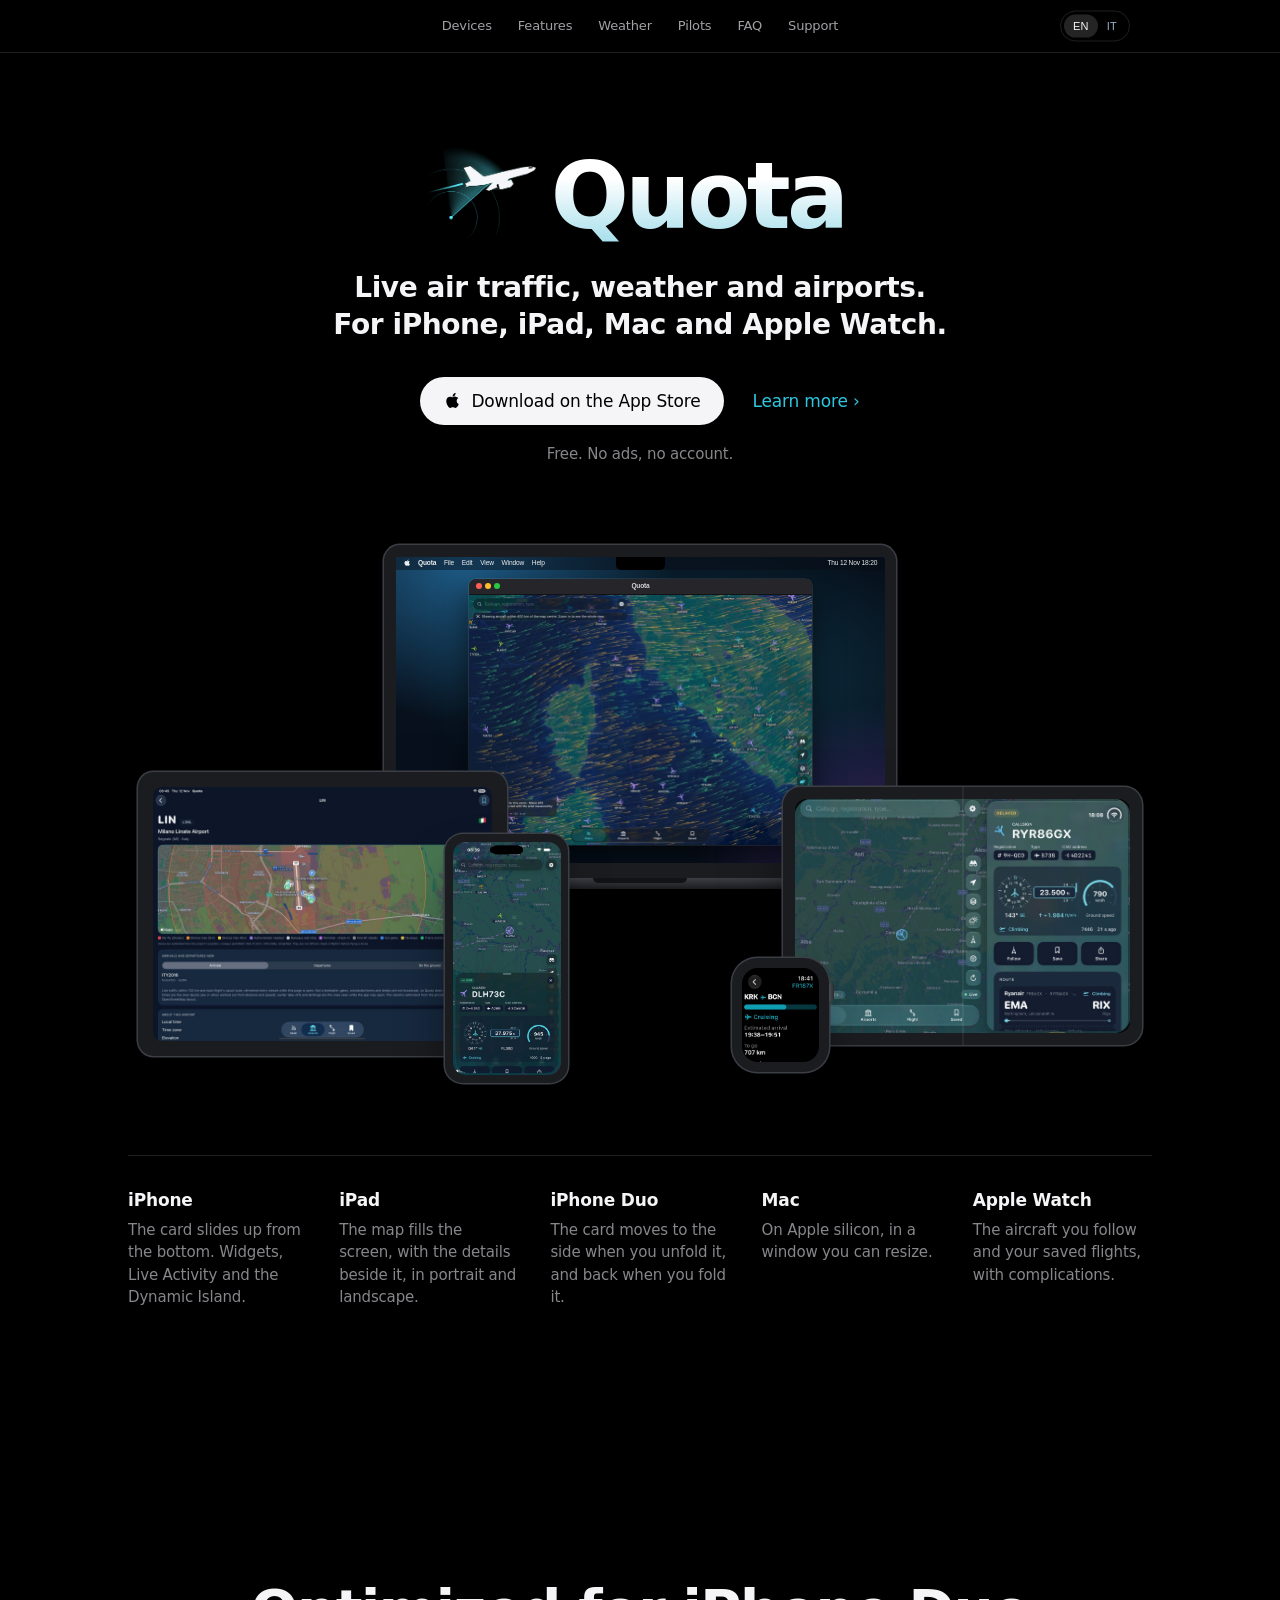
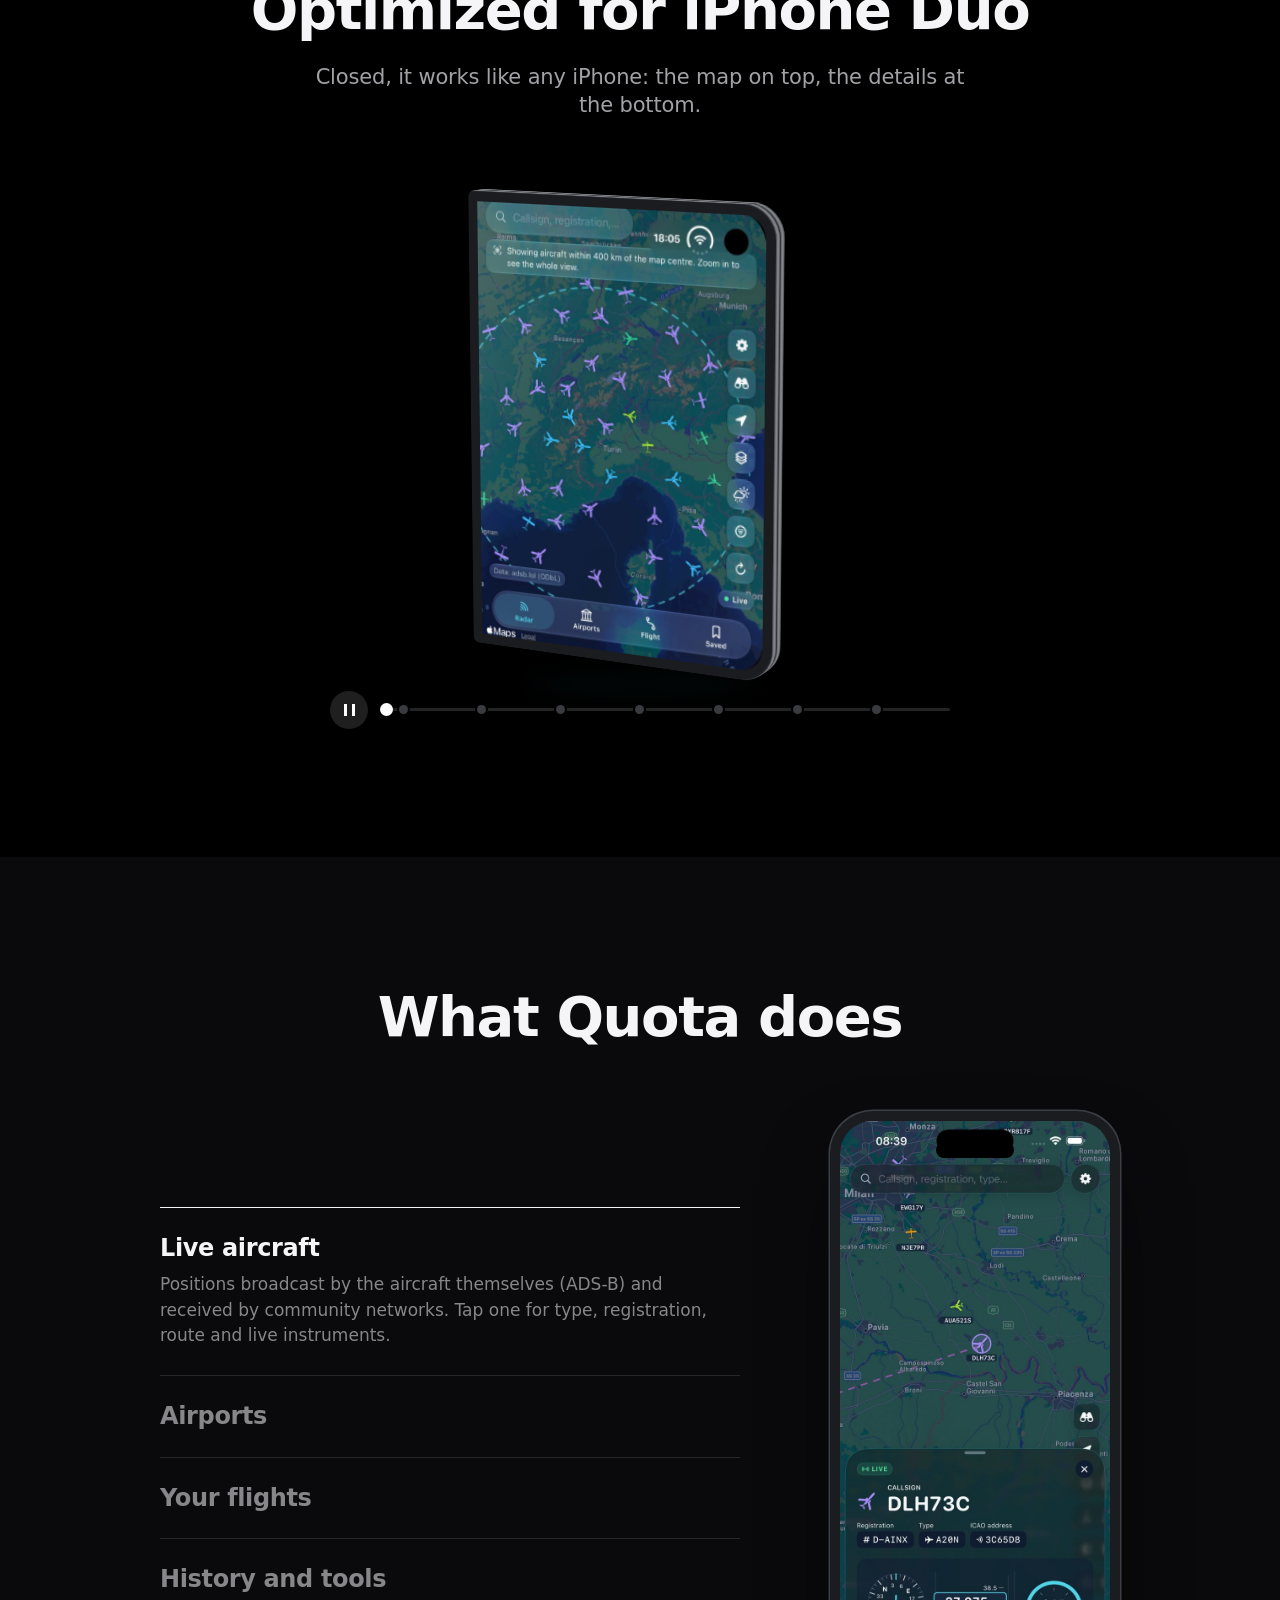
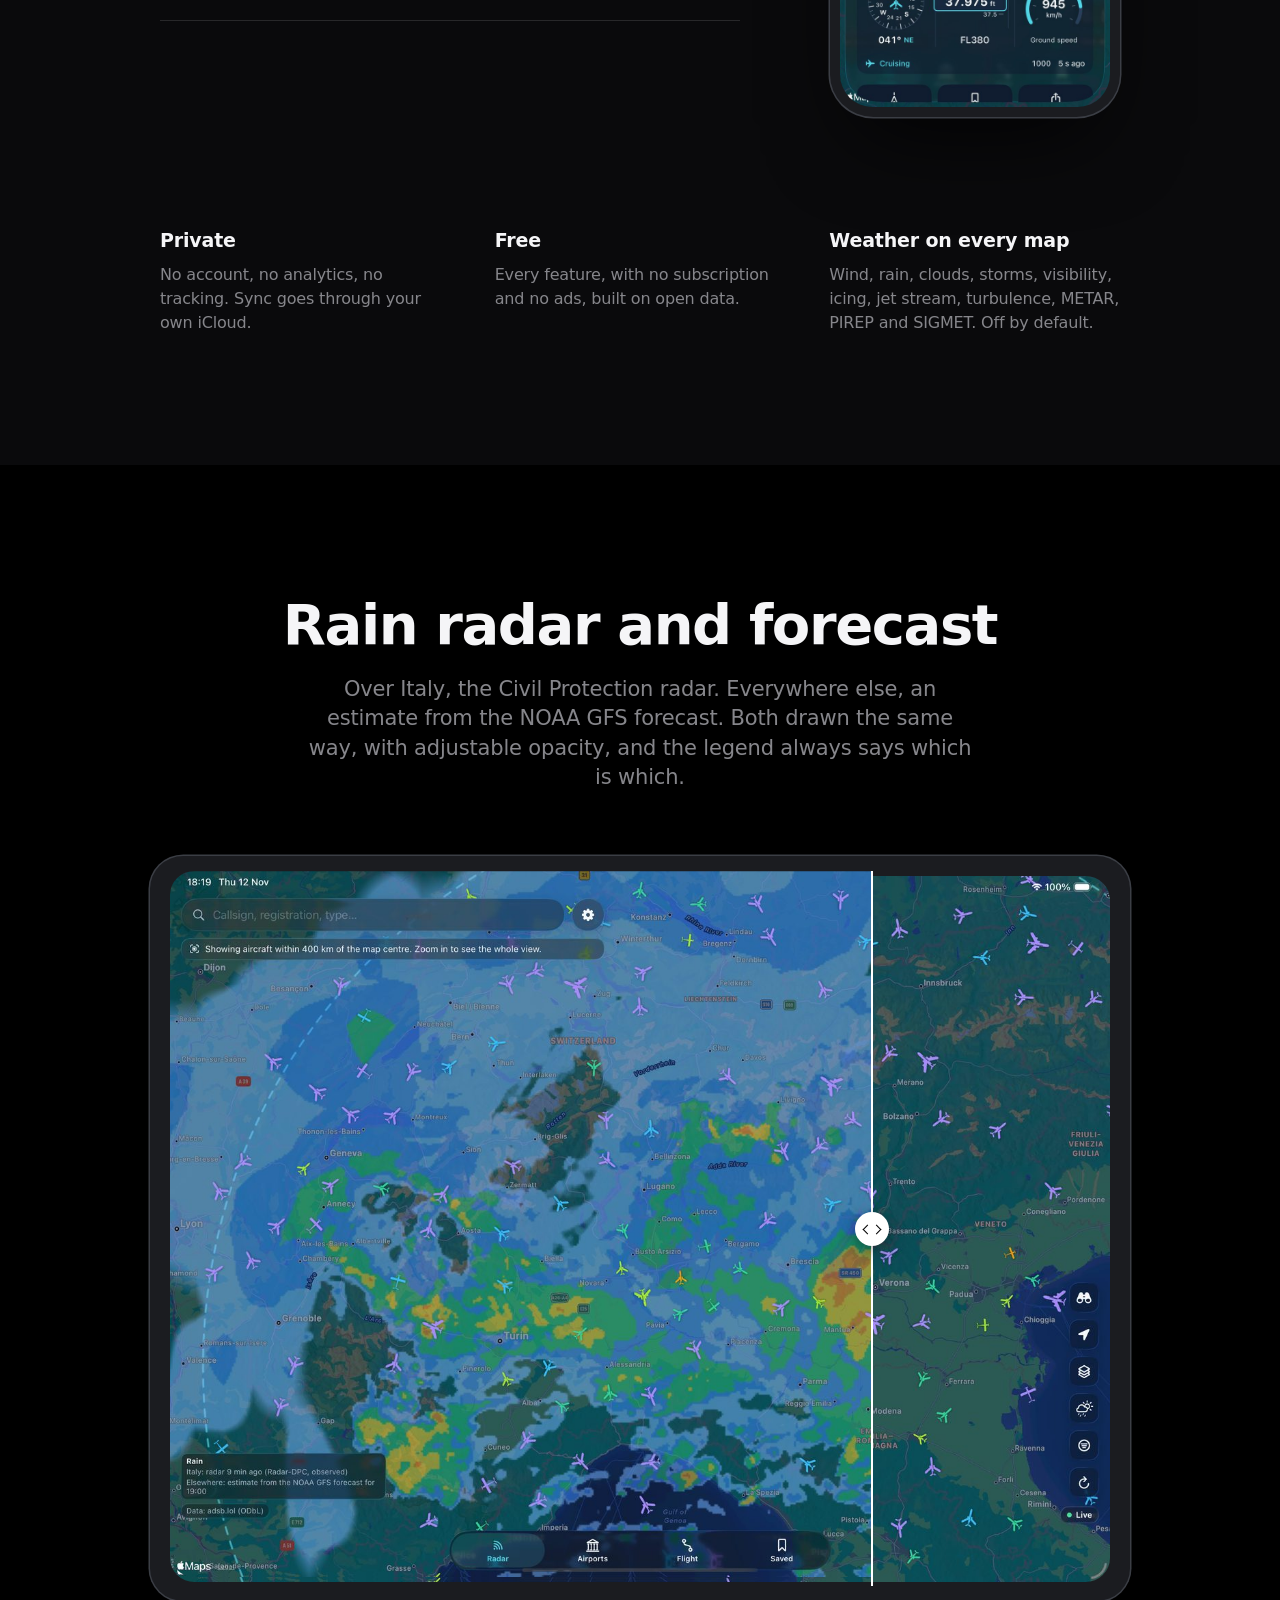
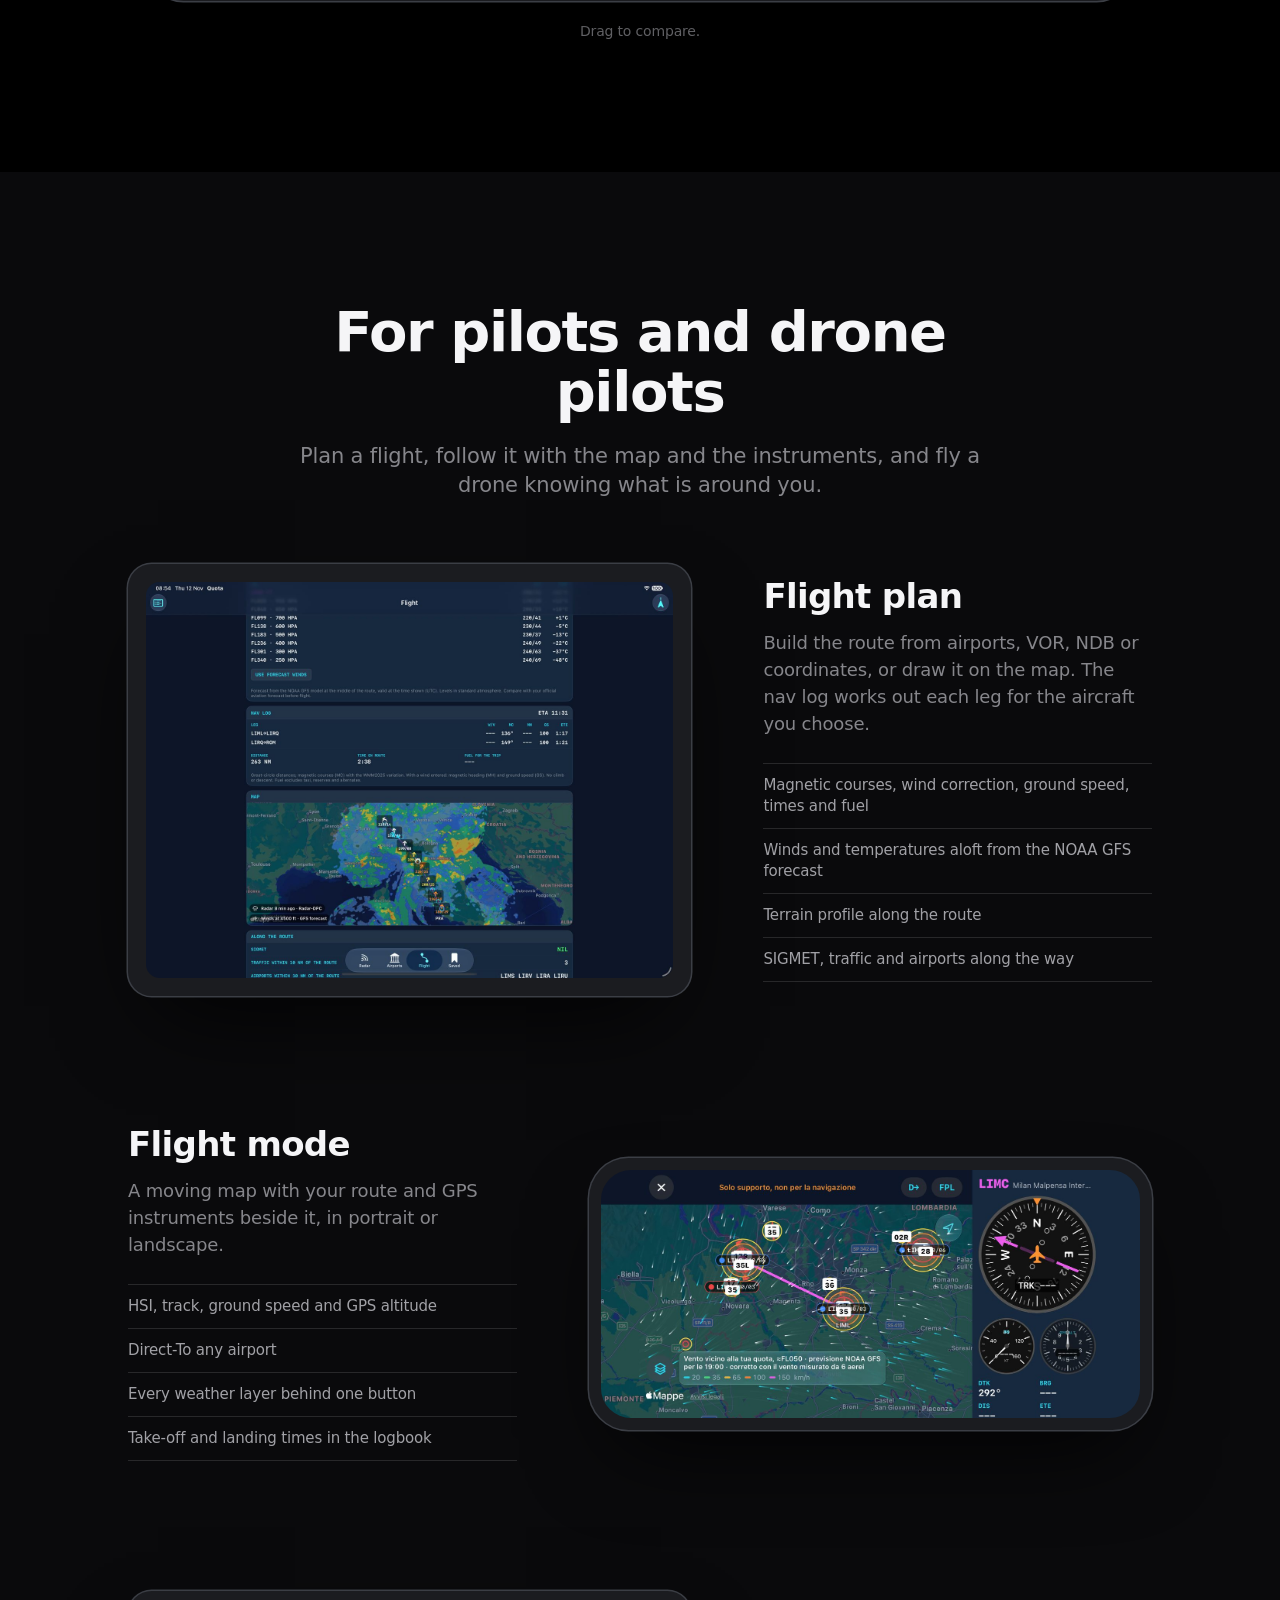
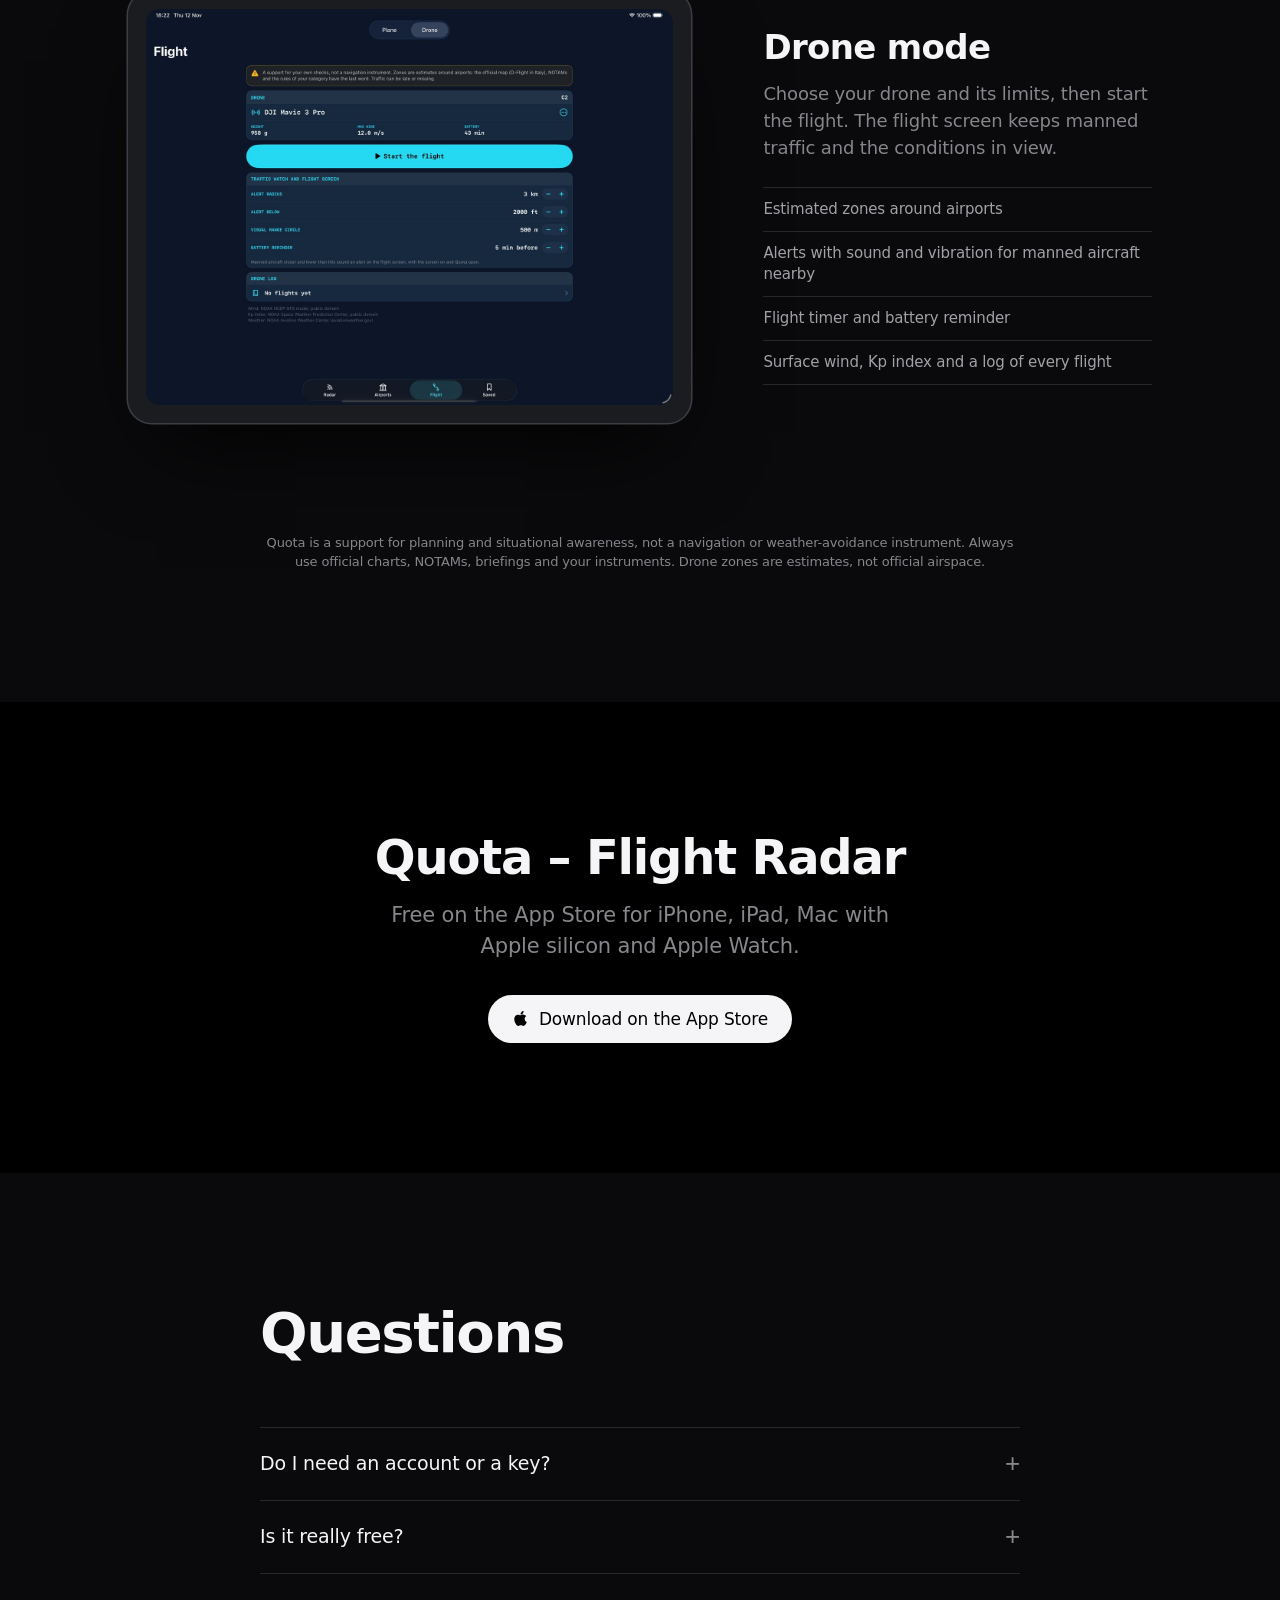
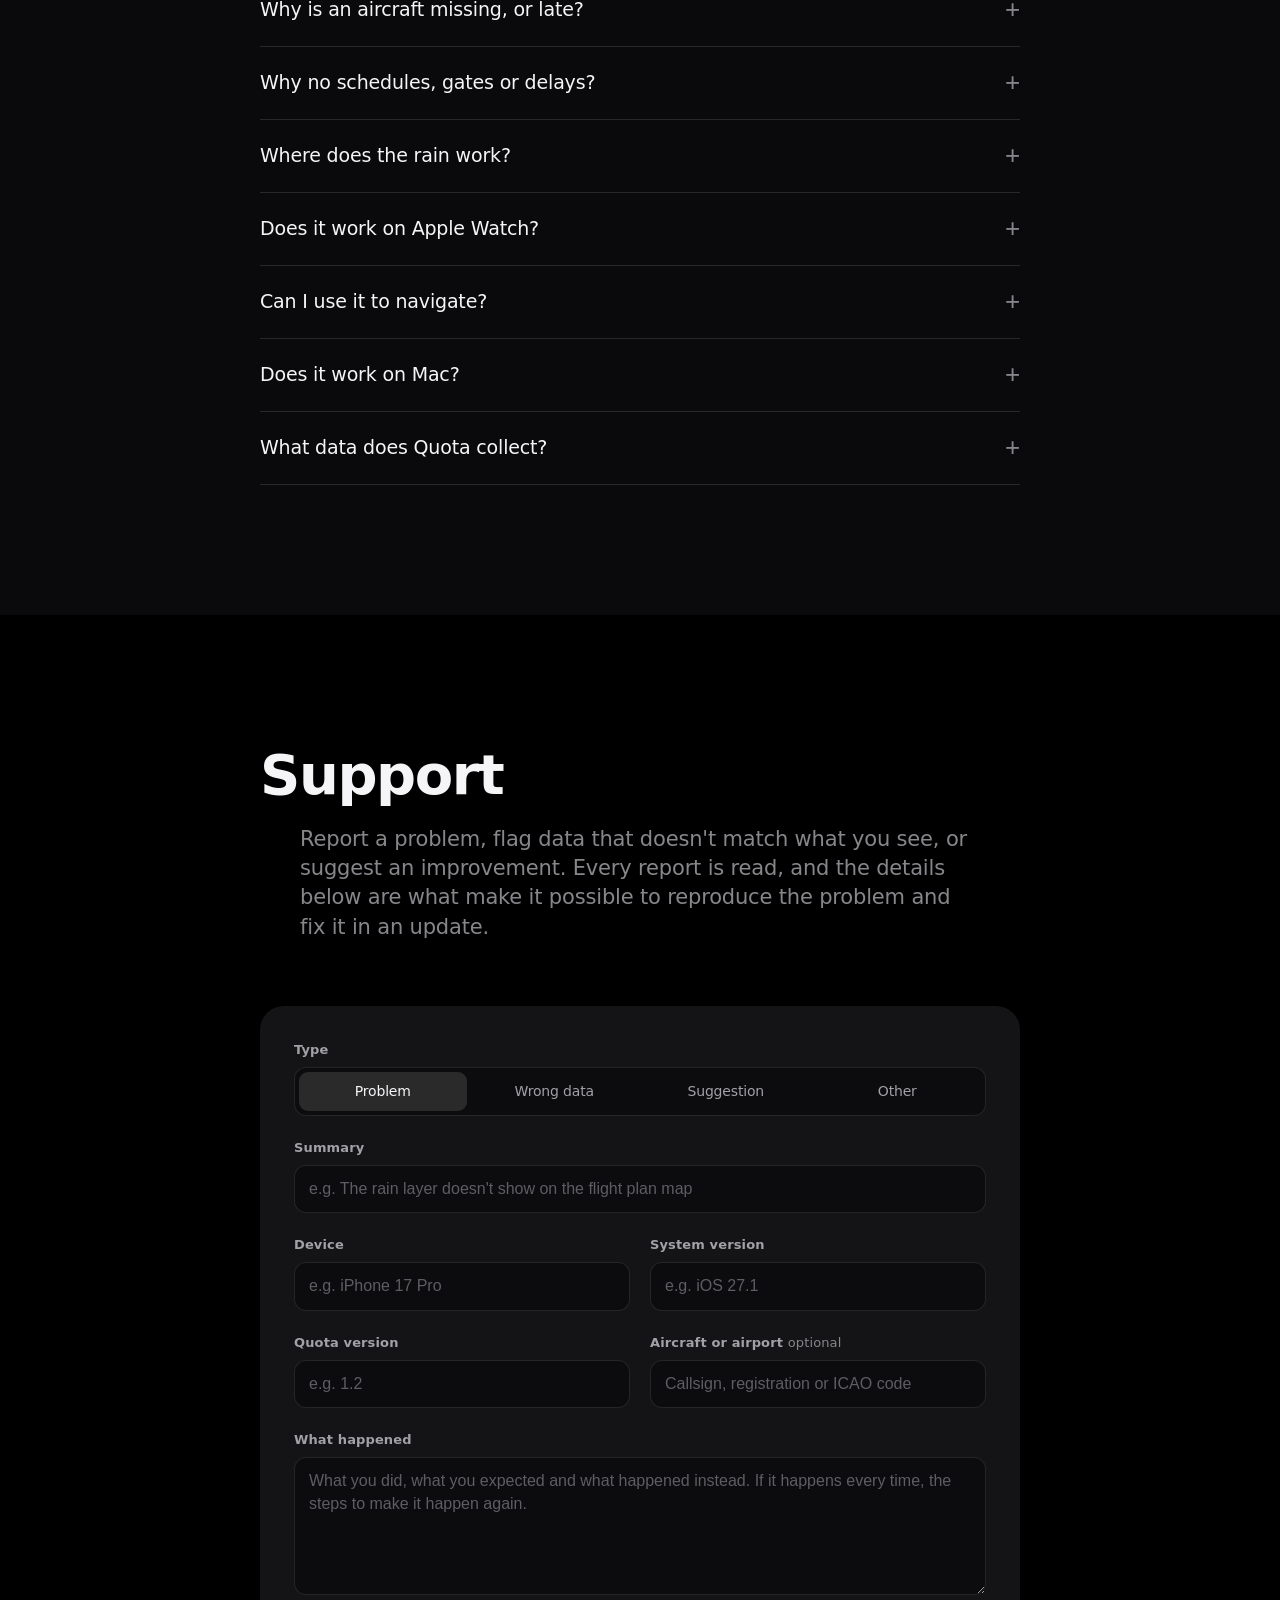
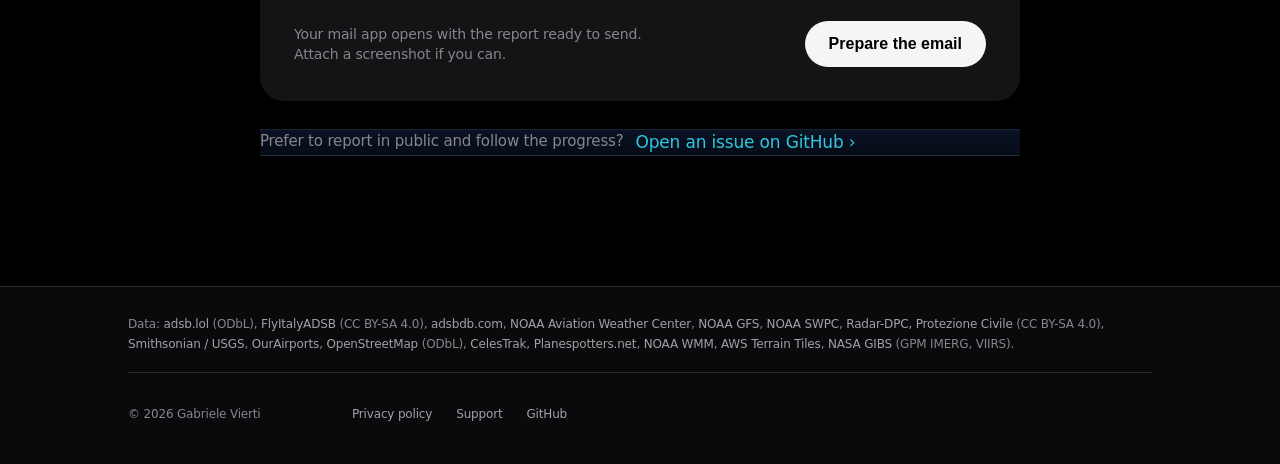
==== commit dc1e76d6: "update" ====
--- a/index.html
+++ b/index.html
@@ -4,10 +4,10 @@
 <meta charset="utf-8">
 <meta name="viewport" content="width=device-width, initial-scale=1">
 <title>Quota – Flight Radar</title>
-<meta name="description" content="Quota – Flight Radar for iPhone, iPad, Mac and Apple Watch: live aircraft worldwide, weather on every map, your flight as a boarding pass, airports with check-in and car parks, tools for pilots and a drone mode. Free, with no ads, no account and no tracking.">
+<meta name="description" content="Quota – Flight Radar for iPhone, iPad, Mac and Apple Watch: live aircraft worldwide, weather layers, airports, tools for pilots and drone pilots. Free, with no ads, no account and no tracking.">
 <meta name="theme-color" content="#000000">
 <meta property="og:title" content="Quota – Flight Radar">
-<meta property="og:description" content="Real aircraft, nothing invented. Live traffic, weather on every map, your flight, airports, pilot and drone tools.">
+<meta property="og:description" content="Live air traffic, weather and airports for iPhone, iPad, Mac and Apple Watch. Free, no account.">
 <meta property="og:image" content="og-image.jpg">
 <meta name="twitter:card" content="summary_large_image">
 <link rel="icon" href="favicon.png">
@@ -16,20 +16,17 @@
 <link rel="stylesheet" href="style.css">
 <link rel="stylesheet" href="home.css">
 <script src="app.js" defer></script>
-<script src="home.js" defer></script>
+<script src="site.js" defer></script>
 </head>
 <body class="home">
 
 <header class="top">
   <div class="wrap">
-    <a class="brand" href="#top"><img src="icon.png" alt="">Quota</a>
     <nav aria-label="Sections">
+      <a href="#devices"><span lang="en">Devices</span><span lang="it">Dispositivi</span></a>
+      <a href="#features"><span lang="en">Features</span><span lang="it">Funzioni</span></a>
       <a href="#weather"><span lang="en">Weather</span><span lang="it">Meteo</span></a>
-      <a href="#flight"><span lang="en">Your flight</span><span lang="it">Il tuo volo</span></a>
-      <a href="#airports"><span lang="en">Airports</span><span lang="it">Aeroporti</span></a>
-      <a href="#ipad">iPad</a>
       <a href="#pilots"><span lang="en">Pilots</span><span lang="it">Piloti</span></a>
-      <a href="#drones"><span lang="en">Drones</span><span lang="it">Droni</span></a>
       <a href="#faq">FAQ</a>
       <a href="#support"><span lang="en">Support</span><span lang="it">Supporto</span></a>
     </nav>
@@ -43,218 +40,138 @@
 <main id="top">
 
   <!-- Hero -->
-  <section class="intro">
+  <section class="hero">
     <div class="wrap">
-      <p class="kicker" data-reveal>Quota – Flight Radar</p>
-      <h1 data-reveal>
-        <span lang="en">Real aircraft.<br>Nothing invented.</span>
-        <span lang="it">Aerei veri.<br>Niente di inventato.</span>
-      </h1>
-      <p class="sub" lang="en" data-reveal>Live traffic worldwide with the weather on every map, your flight as a boarding pass and on Apple Watch, every airport down to the car park, and tools for pilots and drone pilots.</p>
-      <p class="sub" lang="it" data-reveal>Traffico in diretta in tutto il mondo con il meteo su ogni mappa, il tuo volo come carta d'imbarco e su Apple Watch, ogni aeroporto fino al parcheggio e strumenti per piloti e per i droni.</p>
+      <h1 data-reveal><img class="hero-mark" src="mark.png" alt="">Quota</h1>
+      <p class="hero-sub" lang="en" data-reveal>Live air traffic, weather and airports.<br>For iPhone, iPad, Mac and Apple Watch.</p>
+      <p class="hero-sub" lang="it" data-reveal>Traffico aereo in diretta, meteo e aeroporti.<br>Per iPhone, iPad, Mac e Apple Watch.</p>
       <div class="actions" data-reveal>
         <a class="store" data-appstore href="#support" aria-disabled="true">
           <svg viewBox="0 0 384 512" aria-hidden="true"><path fill="currentColor" d="M318.7 268.7c-.2-36.7 16.4-64.4 50-84.8-18.8-26.9-47.2-41.7-84.7-44.6-35.5-2.8-74.3 20.7-88.5 20.7-15 0-49.4-19.7-76.4-19.7C63.3 141.2 4 184.8 4 273.5q0 39.3 14.4 81.2c12.8 36.7 59 126.7 107.2 125.2 25.2-.6 43-17.9 75.8-17.9 31.8 0 48.3 17.9 76.4 17.9 48.6-.7 90.4-82.5 102.6-119.3-65.2-30.7-61.7-90-61.7-91.9zm-56.6-164.2c27.3-32.4 24.8-61.9 24-72.5-24.1 1.4-52 16.4-67.9 34.9-17.5 19.8-27.8 44.3-25.6 71.9 26.1 2 49.9-11.4 69.5-34.3z"/></svg>
           <span class="soon"><span lang="en">Coming soon to the App Store</span><span lang="it">In arrivo sull'App Store</span></span>
           <span class="now"><span lang="en">Download on the App Store</span><span lang="it">Scarica dall'App Store</span></span>
         </a>
-        <a class="more" href="#flight"><span lang="en">Learn more</span><span lang="it">Scopri di più</span></a>
-      </div>
-    </div>
-    <div class="hero-art" data-reveal="rise" aria-hidden="true">
-      <img class="shot ipad" src="shots/ipad-vento.jpg" alt="">
-      <img class="shot phone" src="shots/iphone-meteo.jpg" alt="">
-    </div>
-  </section>
-
-  <!-- Weather -->
-  <section id="weather" class="block tint">
+        <a class="more" href="#features"><span lang="en">Learn more</span><span lang="it">Scopri di più</span></a>
+      </div>
+      <p class="hero-note" data-reveal><span lang="en">Free. No ads, no account.</span><span lang="it">Gratis. Niente pubblicità né account.</span></p>
+    </div>
+    <div class="wrap hero-family">
+      <div class="family" id="devices" data-reveal>
+        <div class="fam mac"><div class="mac-screen"><div class="mac-desk mac-os"><div class="mbar"><svg class="apple" viewBox="0 0 384 512" aria-hidden="true"><path fill="currentColor" d="M318.7 268.7c-.2-36.7 16.4-64.4 50-84.8-18.8-26.9-47.2-41.7-84.7-44.6-35.5-2.8-74.3 20.7-88.5 20.7-15 0-49.4-19.7-76.4-19.7C63.3 141.2 4 184.8 4 273.5q0 39.3 14.4 81.2c12.8 36.7 59 126.7 107.2 125.2 25.2-.6 43-17.9 75.8-17.9 31.8 0 48.3 17.9 76.4 17.9 48.6-.7 90.4-82.5 102.6-119.3-65.2-30.7-61.7-90-61.7-91.9zm-56.6-164.2c27.3-32.4 24.8-61.9 24-72.5-24.1 1.4-52 16.4-67.9 34.9-17.5 19.8-27.8 44.3-25.6 71.9 26.1 2 49.9-11.4 69.5-34.3z"/></svg><b>Quota</b><span lang="en">File</span><span lang="it">File</span><span lang="en">Edit</span><span lang="it">Modifica</span><span lang="en">View</span><span lang="it">Vista</span><span lang="en">Window</span><span lang="it">Finestra</span><span lang="en">Help</span><span lang="it">Aiuto</span><span class="clock"><span lang="en">Thu 12 Nov 18:20</span><span lang="it">gio 12 nov 18:20</span></span></div><i class="notch"></i><div class="mwin"><div class="mtitle"><i></i><i></i><i></i><span>Quota</span></div><img src="shots/ipad-vento.jpg" alt="Quota on a Mac"></div></div></div><div class="mac-base"></div></div>
+        <div class="fam dev ipad"><img src="shots/ipad-linate.jpg" alt="Quota on iPad"></div>
+        <div class="fam dev duo-open"><img src="shots/duo-interno.jpg" alt="Quota on iPhone Duo"></div>
+        <div class="fam dev iphone"><img src="shots/iphone-dettaglio.jpg" alt="Quota on iPhone"></div>
+        <div class="fam dev watch"><img src="shots/watch-dettaglio.jpg" alt="Quota on Apple Watch"></div>
+      </div>
+      <div class="fam-list" data-reveal>
+        <div><h4>iPhone</h4><p lang="en">The card slides up from the bottom. Widgets, Live Activity and the Dynamic Island.</p><p lang="it">La scheda sale dal basso. Widget, Live Activity e Dynamic Island.</p></div>
+        <div><h4>iPad</h4><p lang="en">The map fills the screen, with the details beside it, in portrait and landscape.</p><p lang="it">La mappa riempie lo schermo, con i dettagli accanto, in verticale e in orizzontale.</p></div>
+        <div><h4>iPhone Duo</h4><p lang="en">The card moves to the side when you unfold it, and back when you fold it.</p><p lang="it">La scheda passa di lato quando lo apri e torna in basso quando lo chiudi.</p></div>
+        <div><h4>Mac</h4><p lang="en">On Apple silicon, in a window you can resize.</p><p lang="it">Su Apple silicon, in una finestra che puoi ridimensionare.</p></div>
+        <div><h4>Apple Watch</h4><p lang="en">The aircraft you follow and your saved flights, with complications.</p><p lang="it">L'aereo che segui e i voli salvati, con le complicazioni.</p></div>
+      </div>
+    </div>
+  </section>
+
+  <!-- iPhone Duo -->
+  <section class="duo-scene" aria-label="iPhone Duo">
+    <div class="duo-pin">
+      <div class="duo-top"><div class="wrap duo-head">
+        <h2 lang="en">Optimized for iPhone Duo</h2><h2 lang="it">Ottimizzata per iPhone Duo</h2>
+        <div class="duo-captions">
+          <p class="duo-caption on" data-step="closed"><span lang="en">Closed, it works like any iPhone: the map on top, the details at the bottom.</span><span lang="it">Chiuso funziona come ogni iPhone: la mappa sopra, i dettagli in basso.</span></p>
+          <p class="duo-caption" data-step="open"><span lang="en">Unfold it and the aircraft card moves to the side, without reloading anything.</span><span lang="it">Lo apri e la scheda dell'aereo passa di lato, senza ricaricare niente.</span></p>
+          <p class="duo-caption" data-step="end"><span lang="en">The same app and the same data, folded or unfolded.</span><span lang="it">La stessa app e gli stessi dati, chiuso o aperto.</span></p>
+        </div>
+      </div></div>
+      <div class="duo-stage">
+        <div class="zoomer">
+          <div class="floor"></div>
+          <div class="book">
+            <div class="half l"><div class="face front"></div><div class="shade"></div><div class="face back"><i class="gloss"></i></div></div>
+            <div class="half r"><div class="face front"></div><div class="face back"></div></div>
+            <div class="screens">
+              <img src="shots/duo-interno.jpg" alt="" class="on">
+              <img src="shots/duo-turbolenza.jpg" alt="" loading="lazy">
+              <img src="shots/duo-pioggia.jpg" alt="" loading="lazy">
+              <img src="shots/duo-piano.jpg" alt="" loading="lazy">
+              <img src="shots/duo-drone.jpg" alt="" loading="lazy">
+            </div>
+          </div>
+        </div>
+      </div>
+      <svg class="leader" aria-hidden="true"><rect rx="10"/><path/><circle r="4"/></svg>
+      <div class="callouts">
+        <div class="callout"><b><span lang="en">1 · Aircraft card</span><span lang="it">1 · Scheda dell'aereo</span></b><p lang="en">Beside the map: callsign, type, registration and live instruments.</p><p lang="it">Accanto alla mappa: nominativo, tipo, marche e strumenti in movimento.</p></div>
+        <div class="callout"><b><span lang="en">2 · Map buttons</span><span lang="it">2 · Pulsanti della mappa</span></b><p lang="en">They move with the card, so nothing ends up underneath.</p><p lang="it">Si spostano con la scheda, così niente finisce sotto.</p></div>
+        <div class="callout"><b><span lang="en">3 · Turbulence</span><span lang="it">3 · Turbolenza</span></b><p lang="en">Between FL240 and FL390, from the NOAA GFS forecast.</p><p lang="it">Tra FL240 e FL390, dalla previsione NOAA GFS.</p></div>
+        <div class="callout"><b><span lang="en">4 · Rain</span><span lang="it">4 · Pioggia</span></b><p lang="en">The Italian radar where it reaches, the forecast everywhere else.</p><p lang="it">Il radar italiano dove arriva, la previsione altrove.</p></div>
+        <div class="callout"><b><span lang="en">5 · Flight plan</span><span lang="it">5 · Piano di volo</span></b><p lang="en">Route, airports and the wind along the way.</p><p lang="it">Rotta, aeroporti e vento lungo la strada.</p></div>
+        <div class="callout"><b><span lang="en">6 · Drones</span><span lang="it">6 · Droni</span></b><p lang="en">Choose your drone, check the limits, start the flight.</p><p lang="it">Scegli il drone, controlla i limiti, inizia il volo.</p></div>
+      </div>
+      <div class="timeline">
+        <button type="button" class="tl-play" aria-label="Pause"><i></i></button>
+        <div class="tl-track"><div class="tl-fill"></div><div class="tl-marks"></div><div class="tl-knob"></div></div>
+      </div>
+    </div>
+  </section>
+
+
+
+  <!-- Features -->
+  <section id="features" class="block tint">
     <div class="wrap">
       <header class="head center" data-reveal>
-        <h2 lang="en">Weather on every map.<br><span class="dim">Off until you want it.</span></h2>
-        <h2 lang="it">Il meteo su ogni mappa.<br><span class="dim">Spento finché non lo vuoi.</span></h2>
-        <p lang="en">One layers panel, the same on the radar, the flight plan, flight mode and the drone map. Everything starts off: turn on what you need.</p>
-        <p lang="it">Un solo pannello dei livelli, uguale su radar, piano di volo, modalità volo e mappa del drone. Parte tutto spento: accendi quello che ti serve.</p>
-      </header>
-      <div class="trio" data-reveal="rise">
-        <img class="shot phone" src="shots/iphone-meteo.jpg" alt="Animated wind and rain over northern Italy" loading="lazy">
-        <img class="shot phone" src="shots/iphone-turbolenza.jpg" alt="Estimated turbulence between FL240 and FL390" loading="lazy">
-        <img class="shot phone" src="shots/iphone-pioggia.jpg" alt="Rain over the Alps, radar and forecast" loading="lazy">
-      </div>
-      <div class="features" data-reveal>
-        <div>
-          <h4 lang="en">Wind you can see</h4><h4 lang="it">Il vento da vedere</h4>
-          <p lang="en">Animated from the NOAA GFS forecast, and corrected with the wind measured by aircraft in flight.</p>
-          <p lang="it">Animato dalla previsione NOAA GFS e corretto con il vento misurato dagli aerei in volo.</p>
-        </div>
-        <div>
-          <h4 lang="en">Rain, everywhere</h4><h4 lang="it">La pioggia, ovunque</h4>
-          <p lang="en">The Civil Protection radar over Italy, a NOAA GFS estimate elsewhere, and NASA's rain from space. Always labelled, opacity yours.</p>
-          <p lang="it">Il radar della Protezione Civile sull'Italia, una stima NOAA GFS altrove e la pioggia dallo spazio della NASA. Sempre indicate, opacità a tua scelta.</p>
-        </div>
-        <div>
-          <h4 lang="en">Forecast maps</h4><h4 lang="it">Mappe di previsione</h4>
-          <p lang="en">Clouds, thunderstorms, visibility, freezing level, icing and the jet stream, from NOAA GFS.</p>
-          <p lang="it">Nuvole, temporali, visibilità, zero termico, ghiaccio e corrente a getto, da NOAA GFS.</p>
-        </div>
-        <div>
-          <h4 lang="en">What pilots report</h4><h4 lang="it">Quello che dicono i piloti</h4>
-          <p lang="en">A turbulence estimate, PIREPs, METARs and SIGMETs, on the same map as the traffic.</p>
-          <p lang="it">Una stima della turbolenza, PIREP, METAR e SIGMET, sulla stessa mappa del traffico.</p>
-        </div>
-      </div>
-    </div>
-  </section>
-
-  <!-- Your flight -->
-  <section id="flight" class="block">
-    <div class="wrap">
-      <header class="head" data-reveal>
-        <h2 lang="en">Your flight.<br><span class="dim">From the gate to the runway.</span></h2>
-        <h2 lang="it">Il tuo volo.<br><span class="dim">Dal gate alla pista.</span></h2>
-      </header>
-    </div>
-    <div class="rail" data-reveal>
-      <div class="track">
-        <figure class="slide">
-          <img class="shot phone" src="shots/iphone-dettaglio.jpg" alt="" loading="lazy">
-          <figcaption>
-            <h3 lang="en">Every flight, in detail.</h3><h3 lang="it">Ogni volo nel dettaglio.</h3>
-            <p lang="en">Tap any aircraft for its callsign, type and registration, with instruments that move.</p>
-            <p lang="it">Tocca un aereo per nominativo, tipo e marche, con strumenti che si muovono.</p>
-          </figcaption>
-        </figure>
-        <figure class="slide">
-          <img class="shot phone" src="shots/iphone-profilo.jpg" alt="" loading="lazy">
-          <figcaption>
-            <h3 lang="en">The whole flight, in profile.</h3><h3 lang="it">Tutto il volo, di profilo.</h3>
-            <p lang="en">Departure, track and usual route, with a vertical profile and the weather along the way.</p>
-            <p lang="it">Partenza, scia e rotta abituale, con il profilo verticale e il meteo lungo la rotta.</p>
-          </figcaption>
-        </figure>
-        <figure class="slide">
-          <img class="shot phone" src="shots/iphone-widget.jpg" alt="" loading="lazy">
-          <figcaption>
-            <h3 lang="en">Always in view.</h3><h3 lang="it">Sempre in vista.</h3>
-            <p lang="en">A boarding pass in widgets, as a Live Activity and in the Dynamic Island.</p>
-            <p lang="it">Una carta d'imbarco nei widget, come Live Activity e nella Dynamic Island.</p>
-          </figcaption>
-        </figure>
-        <figure class="slide">
-          <div class="watches">
-            <img class="shot watch" src="shots/watch-voli.jpg" alt="" loading="lazy">
-            <img class="shot watch" src="shots/watch-quadrante.jpg" alt="" loading="lazy">
+        <h2 lang="en">What Quota does</h2><h2 lang="it">Cosa fa Quota</h2>
+      </header>
+      <div class="fx" data-reveal>
+        <ol class="fx-list">
+          <li class="on"><button type="button">
+            <h3 lang="en">Live aircraft</h3><h3 lang="it">Aerei in diretta</h3>
+            <p lang="en">Positions broadcast by the aircraft themselves (ADS-B) and received by community networks. Tap one for type, registration, route and live instruments.</p>
+            <p lang="it">Posizioni trasmesse dagli aerei stessi (ADS-B) e ricevute da reti di volontari. Tocchi un aereo per tipo, marche, rotta e strumenti in movimento.</p>
+            <i class="fx-bar"></i></button></li>
+          <li><button type="button">
+            <h3 lang="en">Airports</h3><h3 lang="it">Aeroporti</h3>
+            <p lang="en">Runways and terminals, a live board with the runway in use, check-in and arrivals, car parks and stations, and directions in your maps app.</p>
+            <p lang="it">Piste e terminal, un tabellone dal vivo con la pista in uso, check-in e arrivi, parcheggi e stazioni, e le indicazioni nella tua app di mappe.</p>
+            <i class="fx-bar"></i></button></li>
+          <li><button type="button">
+            <h3 lang="en">Your flights</h3><h3 lang="it">I tuoi voli</h3>
+            <p lang="en">Save a flight and follow it in widgets, Live Activity, the Dynamic Island and on Apple Watch, with a notification at take-off.</p>
+            <p lang="it">Salvi un volo e lo segui nei widget, nella Live Activity, nella Dynamic Island e su Apple Watch, con una notifica al decollo.</p>
+            <i class="fx-bar"></i></button></li>
+          <li><button type="button">
+            <h3 lang="en">History and tools</h3><h3 lang="it">Storico e strumenti</h3>
+            <p lang="en">A flight log, every aircraft you looked at, tracking sessions you can export as GPX, CSV or PDF, and statistics on what the radar has seen.</p>
+            <p lang="it">Un libretto dei voli, ogni aereo che hai guardato, sessioni di tracciamento esportabili in GPX, CSV o PDF e statistiche su ciò che ha visto il radar.</p>
+            <i class="fx-bar"></i></button></li>
+        </ol>
+        <div class="fx-phone">
+          <div class="dev iphone">
+            <img class="on" src="shots/iphone-dettaglio.jpg" alt="An aircraft card in Quota">
+            <img src="shots/iphone-tabellone.jpg" alt="An airport page with the live board" loading="lazy">
+            <img src="shots/iphone-widget.jpg" alt="A saved flight in a Home Screen widget" loading="lazy">
+            <img src="shots/iphone-salvati.jpg" alt="Saved aircraft and tools" loading="lazy">
           </div>
-          <figcaption>
-            <h3 lang="en">On your wrist.</h3><h3 lang="it">Al polso.</h3>
-            <p lang="en">The aircraft you follow and your flights on Apple Watch, with complications for the watch face.</p>
-            <p lang="it">L'aereo che segui e i tuoi voli su Apple Watch, con le complicazioni per il quadrante.</p>
-          </figcaption>
-        </figure>
-        <figure class="slide">
-          <img class="shot phone" src="shots/iphone-avvisami.jpg" alt="" loading="lazy">
-          <figcaption>
-            <h3 lang="en">Notify me when it leaves.</h3><h3 lang="it">Avvisami quando parte.</h3>
-            <p lang="en">Search a flight that isn't flying yet. Quota tells you the moment it shows up.</p>
-            <p lang="it">Cerca un volo non ancora in aria. Quota ti avvisa appena compare.</p>
-          </figcaption>
-        </figure>
-        <figure class="slide">
-          <img class="shot phone" src="shots/iphone-salvati.jpg" alt="" loading="lazy">
-          <figcaption>
-            <h3 lang="en">Your flight log.</h3><h3 lang="it">Il tuo storico voli.</h3>
-            <p lang="en">Every flight you followed, on all your devices through your own iCloud, exportable as GPX, CSV or PDF.</p>
-            <p lang="it">Ogni volo che hai seguito, su tutti i tuoi dispositivi con il tuo iCloud, esportabile in GPX, CSV o PDF.</p>
-          </figcaption>
-        </figure>
-      </div>
-      <div class="rail-nav wrap">
-        <button type="button" class="prev" aria-label="Previous"><svg viewBox="0 0 24 24" aria-hidden="true"><path d="m14.5 6-6 6 6 6"/></svg></button>
-        <button type="button" class="next" aria-label="Next"><svg viewBox="0 0 24 24" aria-hidden="true"><path d="m9.5 6 6 6-6 6"/></svg></button>
-      </div>
-    </div>
-  </section>
-
-  <!-- Airports -->
-  <section id="airports" class="block tint">
+        </div>
+      </div>
+      <div class="facts" data-reveal>
+        <div><h4 lang="en">Private</h4><h4 lang="it">Privata</h4><p lang="en">No account, no analytics, no tracking. Sync goes through your own iCloud.</p><p lang="it">Niente account, analisi o tracciamento. La sincronizzazione passa dal tuo iCloud.</p></div>
+        <div><h4 lang="en">Free</h4><h4 lang="it">Gratis</h4><p lang="en">Every feature, with no subscription and no ads, built on open data.</p><p lang="it">Ogni funzione, senza abbonamenti né pubblicità, su dati aperti.</p></div>
+        <div><h4 lang="en">Weather on every map</h4><h4 lang="it">Meteo su ogni mappa</h4><p lang="en">Wind, rain, clouds, storms, visibility, icing, jet stream, turbulence, METAR, PIREP and SIGMET. Off by default.</p><p lang="it">Vento, pioggia, nuvole, temporali, visibilità, ghiaccio, corrente a getto, turbolenza, METAR, PIREP e SIGMET. Spenti di default.</p></div>
+      </div>
+    </div>
+  </section>
+
+  <!-- Weather -->
+  <section id="weather" class="block">
     <div class="wrap">
       <header class="head center" data-reveal>
-        <h2 lang="en">The whole airport.<br><span class="dim">On every map.</span></h2>
-        <h2 lang="it">Tutto l'aeroporto.<br><span class="dim">Su ogni mappa.</span></h2>
-      </header>
-      <div class="pair" data-reveal="rise">
-        <img class="shot phone" src="shots/iphone-aeroporto.jpg" alt="Milan Malpensa with runways and zones" loading="lazy">
-        <img class="shot phone" src="shots/iphone-tabellone.jpg" alt="Live departures board at Malpensa" loading="lazy">
-      </div>
-      <div class="features" data-reveal>
-        <div>
-          <h4 lang="en">Runways and terminals</h4><h4 lang="it">Piste e terminal</h4>
-          <p lang="en">With estimated drone zones, on the radar, the airport page and in flight mode.</p>
-          <p lang="it">Con le zone droni stimate, sul radar, nella pagina aeroporto e in modalità volo.</p>
-        </div>
-        <div>
-          <h4 lang="en">Check-in, arrivals, parking</h4><h4 lang="it">Check-in, arrivi, parcheggi</h4>
-          <p lang="en">Kerbs, car parks and stations from OpenStreetMap. One layer turns them off.</p>
-          <p lang="it">Ingressi, parcheggi e stazioni da OpenStreetMap. Un livello li spegne.</p>
-        </div>
-        <div>
-          <h4 lang="en">A live board</h4><h4 lang="it">Un tabellone dal vivo</h4>
-          <p lang="en">Arrivals and departures from live traffic, with the runway in use, holdings and go-arounds.</p>
-          <p lang="it">Arrivi e partenze dal traffico in diretta, con la pista in uso, le attese e le riattaccate.</p>
-        </div>
-        <div>
-          <h4 lang="en">Directions</h4><h4 lang="it">Indicazioni</h4>
-          <p lang="en">To check-in or arrivals, with the nearest car parks and stations, in Apple Maps, Google Maps or Waze.</p>
-          <p lang="it">Per il check-in o gli arrivi, con i parcheggi e le stazioni più vicini, in Apple Mappe, Google Maps o Waze.</p>
-        </div>
-      </div>
-    </div>
-  </section>
-
-  <!-- iPad -->
-  <section id="ipad" class="block">
-    <div class="wrap">
-      <header class="head center" data-reveal>
-        <h2 lang="en">Bigger on iPad.<br><span class="dim">Unfolded on iPhone Duo.</span></h2><h2 lang="it">Più grande su iPad.<br><span class="dim">Aperta su iPhone Duo.</span></h2>
-        <p lang="en">The map takes the whole screen, the details float beside it. On Macs with Apple silicon too.</p>
-        <p lang="it">La mappa prende tutto lo schermo, i dettagli fluttuano accanto. Anche sui Mac con Apple silicon.</p>
-      </header>
-      <div class="gallery" data-reveal="rise">
-        <div class="stack">
-          <img class="shot ipad on" src="shots/ipad-radar.jpg" alt="Live traffic over the Alps on iPad">
-          <img class="shot ipad" src="shots/ipad-vento.jpg" alt="Animated wind over Italy on iPad" loading="lazy">
-          <img class="shot ipad" src="shots/ipad-linate.jpg" alt="Milan Linate with runways, car parks and zones" loading="lazy">
-          <img class="shot ipad" src="shots/ipad-indicazioni.jpg" alt="Directions to car parks and the station" loading="lazy">
-          <img class="shot ipad" src="shots/ipad-pagina-volo.jpg" alt="Flight page with rain, winds aloft and nav log" loading="lazy">
-          <img class="shot ipad" src="shots/ipad-salvati.jpg" alt="Saved aircraft and tools" loading="lazy">
-        </div>
-        <div class="tabs" role="tablist">
-          <button role="tab" class="on"><span lang="en">Radar</span><span lang="it">Radar</span></button>
-          <button role="tab"><span lang="en">Wind</span><span lang="it">Vento</span></button>
-          <button role="tab"><span lang="en">Airports</span><span lang="it">Aeroporti</span></button>
-          <button role="tab"><span lang="en">Directions</span><span lang="it">Indicazioni</span></button>
-          <button role="tab"><span lang="en">Flight page</span><span lang="it">Pagina volo</span></button>
-          <button role="tab"><span lang="en">Saved</span><span lang="it">Salvati</span></button>
-        </div>
-      </div>
-      <figure class="fold" data-reveal="rise">
-        <img src="shots/duo-aperto.jpg" alt="iPhone Duo unfolded: the aircraft card beside the map" loading="lazy">
-        <figcaption lang="en">On iPhone Duo the aircraft card moves to the side as you unfold it, and back to the bottom as you fold it.</figcaption>
-        <figcaption lang="it">Su iPhone Duo la scheda dell'aereo passa di lato quando lo apri e torna in basso quando lo chiudi.</figcaption>
-      </figure>
-    </div>
-  </section>
-
-  <!-- Pilots -->
-  <section id="pilots" class="block tint">
-    <div class="wrap">
-      <header class="head center" data-reveal>
-        <h2 lang="en">See the rain<br><span class="dim">before you reach it.</span></h2>
-        <h2 lang="it">Vedi la pioggia<br><span class="dim">prima di arrivarci.</span></h2>
-        <p lang="en">The Civil Protection radar over Italy and a NOAA GFS estimate everywhere else, drawn the same way at every zoom. Heavy rain on the route is flagged and Quota proposes a detour, which you decide whether to use.</p>
-        <p lang="it">Il radar della Protezione Civile sull'Italia e una stima NOAA GFS in tutto il resto del mondo, disegnati allo stesso modo a ogni zoom. La pioggia forte sulla rotta viene segnalata e Quota propone una deviazione, che decidi tu se usare.</p>
-      </header>
-
+        <h2 lang="en">Rain radar and forecast</h2><h2 lang="it">Radar pioggia e previsione</h2>
+        <p lang="en">Over Italy, the Civil Protection radar. Everywhere else, an estimate from the NOAA GFS forecast. Both drawn the same way, with adjustable opacity, and the legend always says which is which.</p>
+        <p lang="it">Sull'Italia, il radar della Protezione Civile. Nel resto del mondo, una stima dalla previsione NOAA GFS. Disegnate allo stesso modo, con opacità regolabile, e la legenda dice sempre quale è quale.</p>
+      </header>
       <div class="compare" data-reveal="rise">
         <div class="frame">
           <img class="shot ipad" src="shots/ipad-radar.jpg" alt="The radar over the Alps without the rain layer">
@@ -264,94 +181,66 @@
         <input class="compare-range" type="range" min="0" max="100" value="50" aria-label="Rain layer">
         <p class="hint" lang="en">Drag to compare.</p><p class="hint" lang="it">Trascina per confrontare.</p>
       </div>
-
-      <div class="duo">
-        <div data-reveal>
-          <h3 lang="en">Flight mode.</h3><h3 lang="it">Modalità volo.</h3>
-          <p lang="en">The map first, round instruments from the device's GPS beside it, and every weather layer from one button. Winds aloft along the route, recalculated when you change it. Long-press the map to add a point or go Direct-To.</p>
-          <p lang="it">Prima la mappa, accanto gli strumenti tondi dal GPS del dispositivo, e tutti i livelli meteo da un solo pulsante. Venti in quota lungo la rotta, ricalcolati quando la cambi. Tieni premuto sulla mappa per aggiungere un punto o fare Direct-To.</p>
-          <h3 lang="en">A flight plan page.</h3><h3 lang="it">Una pagina piano di volo.</h3>
-          <p lang="en">Nav log with magnetic courses, wind correction, times and fuel, terrain profile, navaids and METAR, like an onboard computer.</p>
-          <p lang="it">Log di navigazione con rotte magnetiche, correzione vento, tempi e carburante, profilo del terreno, radioassistenze e METAR, come un computer di bordo.</p>
-        </div>
-        <img class="shot land" src="shots/iphone-volo.jpg" alt="Flight mode on iPhone in landscape, with the wind near your altitude" loading="lazy" data-reveal="rise">
-      </div>
-      <p class="fine" lang="en">Quota is a support for planning and situational awareness, not a navigation or weather-avoidance instrument. Always use official charts, NOTAMs, briefings and the aircraft's instruments.</p>
-      <p class="fine" lang="it">Quota è un supporto alla pianificazione e alla consapevolezza della situazione, non uno strumento di navigazione né per evitare il maltempo. Usa sempre carte ufficiali, NOTAM, briefing e gli strumenti dell'aereo.</p>
-    </div>
-  </section>
-
-  <!-- Drones -->
-  <section id="drones" class="block">
+    </div>
+  </section>
+
+
+  <!-- Pilots and drones -->
+  <section id="pilots" class="block tint">
     <div class="wrap">
       <header class="head center" data-reveal>
-        <h2 lang="en">Now for drones too.</h2><h2 lang="it">Ora anche per i droni.</h2>
-        <p lang="en">Before you take off, and while you fly: the zones around airports, the manned traffic nearby and the conditions, in one screen.</p>
-        <p lang="it">Prima di decollare e mentre voli: le zone intorno agli aeroporti, il traffico con pilota vicino e le condizioni, in una sola schermata.</p>
-      </header>
-      <div class="duo flip">
-        <img class="shot phone drone-phone" src="shots/iphone-drone.jpg" alt="Drone mode: your drone, the traffic watch and its settings" loading="lazy" data-reveal="rise">
-        <div data-reveal>
-          <h3 lang="en">A traffic watch.</h3><h3 lang="it">Un controllo del traffico.</h3>
-          <p lang="en">Aircraft and helicopters within the radius you choose, with sound and vibration when one comes close and low.</p>
-          <p lang="it">Aerei ed elicotteri entro il raggio che scegli, con suono e vibrazione quando uno arriva vicino e basso.</p>
-          <h3 lang="en">Your drone, your flights.</h3><h3 lang="it">Il tuo drone, i tuoi voli.</h3>
-          <p lang="en">Visual range circle, flight and battery timers, surface wind against your drone's limit, the Kp index and a flight log.</p>
-          <p lang="it">Cerchio del raggio visivo, timer di volo e batteria, vento al suolo confrontato con il limite del tuo drone, indice Kp e libretto dei voli.</p>
-        </div>
-      </div>
-      <p class="fine" lang="en">Zones are estimates, not official airspace, and many low-flying aircraft are not received: look and listen. Check the official maps and rules before every flight.</p>
-      <p class="fine" lang="it">Le zone sono stime, non lo spazio aereo ufficiale, e molti aerei a bassa quota non vengono ricevuti: guarda e ascolta. Controlla le mappe e le regole ufficiali prima di ogni volo.</p>
-    </div>
-  </section>
-
-  <!-- More -->
-  <section class="block tint">
-    <div class="wrap">
-      <header class="head" data-reveal>
-        <h2 lang="en">And the rest of the sky.</h2><h2 lang="it">E il resto del cielo.</h2>
-      </header>
-      <div class="tiles" data-reveal>
-        <div class="tile">
-          <h4>Apple Watch</h4>
-          <p lang="en">The aircraft you follow on your wrist, with complications on the watch face.</p>
-          <p lang="it">L'aereo che segui al polso, con le complicazioni sul quadrante.</p>
-        </div>
-        <div class="tile">
-          <h4 lang="en">Erupting volcanoes</h4><h4 lang="it">Vulcani in eruzione</h4>
-          <p lang="en">The weekly Smithsonian and USGS report, as a layer on the map.</p>
-          <p lang="it">Il rapporto settimanale di Smithsonian e USGS, come livello sulla mappa.</p>
-        </div>
-        <div class="tile">
-          <h4 lang="en">What plane is that?</h4><h4 lang="it">Che aereo è quello?</h4>
-          <p lang="en">Point the camera at the sky and every aircraft gets a label.</p>
-          <p lang="it">Punta la fotocamera al cielo e ogni aereo ha la sua etichetta.</p>
-        </div>
-        <div class="tile">
-          <h4 lang="en">On all your devices</h4><h4 lang="it">Su tutti i tuoi dispositivi</h4>
-          <p lang="en">Flight plans, saved aircraft and airports, logs and checklists, through your own private iCloud.</p>
-          <p lang="it">Piani di volo, aerei e aeroporti salvati, libretti e checklist, nel tuo iCloud privato.</p>
-        </div>
-        <div class="tile">
-          <h4 lang="en">Satellites overhead</h4><h4 lang="it">Satelliti sopra di te</h4>
-          <p lang="en">Passes of the ISS, Tiangong, Hubble and Starlink, with a reminder.</p>
-          <p lang="it">Passaggi di ISS, Tiangong, Hubble e Starlink, con un promemoria.</p>
-        </div>
-        <div class="tile">
-          <h4 lang="en">Private by design</h4><h4 lang="it">Privata per scelta</h4>
-          <p lang="en">No account, no analytics, no tracking. Your data stays yours: on your devices and in your iCloud.</p>
-          <p lang="it">Nessun account, nessuna analisi, nessun tracciamento. I tuoi dati restano tuoi: sui tuoi dispositivi e nel tuo iCloud.</p>
-        </div>
-      </div>
-    </div>
-  </section>
-
-  <!-- Free -->
+        <h2 lang="en">For pilots and drone pilots</h2><h2 lang="it">Per piloti e piloti di droni</h2>
+        <p lang="en">Plan a flight, follow it with the map and the instruments, and fly a drone knowing what is around you.</p>
+        <p lang="it">Pianifichi un volo, lo segui con la mappa e gli strumenti, e fai volare un drone sapendo cosa c'è intorno.</p>
+      </header>
+
+      <div class="prow" data-reveal>
+        <div class="prow-media"><div class="dev ipad"><img src="shots/ipad-pagina-volo.jpg" alt="The flight plan page on iPad" loading="lazy"></div></div>
+        <div class="prow-text">
+          <h3 lang="en">Flight plan</h3><h3 lang="it">Piano di volo</h3>
+          <p lang="en">Build the route from airports, VOR, NDB or coordinates, or draw it on the map. The nav log works out each leg for the aircraft you choose.</p>
+          <p lang="it">Costruisci la rotta da aeroporti, VOR, NDB o coordinate, oppure la disegni sulla mappa. Il log di navigazione calcola ogni tratta per l'aereo che scegli.</p>
+          <ul class="specs" lang="en"><li>Magnetic courses, wind correction, ground speed, times and fuel</li><li>Winds and temperatures aloft from the NOAA GFS forecast</li><li>Terrain profile along the route</li><li>SIGMET, traffic and airports along the way</li></ul>
+          <ul class="specs" lang="it"><li>Rotte magnetiche, correzione vento, velocità al suolo, tempi e carburante</li><li>Venti e temperature in quota dalla previsione NOAA GFS</li><li>Profilo del terreno lungo la rotta</li><li>SIGMET, traffico e aeroporti lungo la strada</li></ul>
+        </div>
+      </div>
+
+      <div class="prow rev" data-reveal>
+        <div class="prow-media"><div class="dev iphone land"><img src="shots/iphone-volo.jpg" alt="Flight mode on iPhone in landscape" loading="lazy"></div></div>
+        <div class="prow-text">
+          <h3 lang="en">Flight mode</h3><h3 lang="it">Modalità volo</h3>
+          <p lang="en">A moving map with your route and GPS instruments beside it, in portrait or landscape.</p>
+          <p lang="it">Una mappa mobile con la rotta e gli strumenti GPS accanto, in verticale o in orizzontale.</p>
+          <ul class="specs" lang="en"><li>HSI, track, ground speed and GPS altitude</li><li>Direct-To any airport</li><li>Every weather layer behind one button</li><li>Take-off and landing times in the logbook</li></ul>
+          <ul class="specs" lang="it"><li>HSI, traccia, velocità al suolo e quota GPS</li><li>Direct-To verso qualsiasi aeroporto</li><li>Tutti i livelli meteo dietro un solo pulsante</li><li>Orari di decollo e atterraggio nel libretto</li></ul>
+        </div>
+      </div>
+
+      <div class="prow" data-reveal>
+        <div class="prow-media"><div class="dev ipad swap">
+          <img class="on" src="shots/ipad-drone-setup.jpg" alt="Drone mode set-up on iPad" loading="lazy">
+          <img src="shots/ipad-drone.jpg" alt="The drone flight screen on iPad" loading="lazy">
+        </div></div>
+        <div class="prow-text">
+          <h3 lang="en">Drone mode</h3><h3 lang="it">Modalità drone</h3>
+          <p lang="en">Choose your drone and its limits, then start the flight. The flight screen keeps manned traffic and the conditions in view.</p>
+          <p lang="it">Scegli il drone e i suoi limiti, poi inizi il volo. La schermata di volo tiene in vista il traffico con pilota e le condizioni.</p>
+          <ul class="specs" lang="en"><li>Estimated zones around airports</li><li>Alerts with sound and vibration for manned aircraft nearby</li><li>Flight timer and battery reminder</li><li>Surface wind, Kp index and a log of every flight</li></ul>
+          <ul class="specs" lang="it"><li>Zone stimate intorno agli aeroporti</li><li>Avvisi con suono e vibrazione per gli aerei con pilota vicini</li><li>Timer di volo e promemoria della batteria</li><li>Vento al suolo, indice Kp e un registro di ogni volo</li></ul>
+        </div>
+      </div>
+
+      <p class="fine" lang="en">Quota is a support for planning and situational awareness, not a navigation or weather-avoidance instrument. Always use official charts, NOTAMs, briefings and your instruments. Drone zones are estimates, not official airspace.</p>
+      <p class="fine" lang="it">Quota è un supporto alla pianificazione e alla consapevolezza della situazione, non uno strumento di navigazione né per evitare il maltempo. Usa sempre carte ufficiali, NOTAM, briefing e i tuoi strumenti. Le zone per i droni sono stime, non spazio aereo ufficiale.</p>
+    </div>
+  </section>
+
+  <!-- Download -->
   <section class="block closing">
     <div class="wrap narrow" data-reveal>
-      <h2 lang="en">Free. Every feature.</h2><h2 lang="it">Gratis. Ogni funzione.</h2>
-      <p lang="en">No subscription, no ads, no account. Quota runs on open data, so it can stay that way.</p>
-      <p lang="it">Niente abbonamenti, pubblicità o account. Quota usa dati aperti, quindi può restare così.</p>
+      <h2>Quota – Flight Radar</h2>
+      <p lang="en">Free on the App Store for iPhone, iPad, Mac with Apple silicon and Apple Watch.</p>
+      <p lang="it">Gratis sull'App Store per iPhone, iPad, Mac con Apple silicon e Apple Watch.</p>
       <div class="actions">
         <a class="store" data-appstore href="#support" aria-disabled="true">
           <svg viewBox="0 0 384 512" aria-hidden="true"><path fill="currentColor" d="M318.7 268.7c-.2-36.7 16.4-64.4 50-84.8-18.8-26.9-47.2-41.7-84.7-44.6-35.5-2.8-74.3 20.7-88.5 20.7-15 0-49.4-19.7-76.4-19.7C63.3 141.2 4 184.8 4 273.5q0 39.3 14.4 81.2c12.8 36.7 59 126.7 107.2 125.2 25.2-.6 43-17.9 75.8-17.9 31.8 0 48.3 17.9 76.4 17.9 48.6-.7 90.4-82.5 102.6-119.3-65.2-30.7-61.7-90-61.7-91.9zm-56.6-164.2c27.3-32.4 24.8-61.9 24-72.5-24.1 1.4-52 16.4-67.9 34.9-17.5 19.8-27.8 44.3-25.6 71.9 26.1 2 49.9-11.4 69.5-34.3z"/></svg>
@@ -362,77 +251,92 @@
     </div>
   </section>
 
-  <!-- FAQ -->
   <section id="faq" class="block tint">
     <div class="wrap narrow">
       <header class="head" data-reveal>
-        <h2 lang="en">Questions.</h2><h2 lang="it">Domande.</h2>
+        <h2 lang="en">Questions</h2><h2 lang="it">Domande</h2>
       </header>
       <div class="faq" lang="en">
         <details><summary>Do I need an account or a key?</summary>
-          <p>No. Aircraft appear right away, worldwide, from adsb.lol. Nothing to sign up for.</p></details>
+          <p>No. Aircraft appear right away, worldwide, from adsb.lol.</p></details>
         <details><summary>Is it really free?</summary>
-          <p>Yes. Every feature is included: no subscription, no ads, no account. Quota uses free, open data sources, so it costs nothing to keep running.</p></details>
+          <p>Yes, every feature. The data sources are free and open and there is no server to run, so there's nothing to pay for.</p></details>
         <details><summary>Why is an aircraft missing, or late?</summary>
-          <p>Coverage depends on volunteer receivers: dense over Italy and much of Europe, thinner elsewhere. Some aircraft do not broadcast their position. Positions are a few seconds old.</p></details>
+          <p>Coverage depends on volunteers with receivers: dense over Italy and much of Europe, thinner elsewhere. Some aircraft don't broadcast their position, and positions are a few seconds old.</p></details>
         <details><summary>Why no schedules, gates or delays?</summary>
-          <p>ADS-B does not carry them. Arrival times in Quota are its own estimates, always labelled as such.</p></details>
+          <p>ADS-B doesn't carry them. Arrival times in Quota are estimates, and they're labelled that way.</p></details>
         <details><summary>Where does the rain work?</summary>
-          <p>Everywhere. Over Italy it is the Civil Protection's open radar, observed; elsewhere it is an estimate from the NOAA GFS forecast, and the map always says which. It is a support for situational awareness, not a weather-avoidance tool.</p></details>
+          <p>Everywhere. Over Italy it's the Civil Protection radar; elsewhere it's an estimate from the NOAA GFS forecast, and the legend says which. Use it to keep an eye on things, not to avoid weather.</p></details>
         <details><summary>Does it work on Apple Watch?</summary>
-          <p>Yes. The aircraft you follow on the radar and your saved flights appear on the watch, with complications for the watch face.</p></details>
+          <p>Yes. The aircraft you follow on the radar and your saved flights show up on the watch, with complications.</p></details>
         <details><summary>Can I use it to navigate?</summary>
-          <p>No. The pilot tools are a support for planning and situational awareness. Use official charts, NOTAMs, briefings, the aircraft's instruments and ATC.</p></details>
+          <p>No. The pilot and drone tools are there to help you plan and keep an eye on things. Use official charts, NOTAMs, briefings, your instruments and ATC.</p></details>
         <details><summary>Does it work on Mac?</summary>
-          <p>Yes, on Macs with Apple silicon, as the iPad app. Features that need a camera, motion sensors or GPS are hidden there.</p></details>
+          <p>Yes, on Macs with Apple silicon, as the iPad app. What needs a camera, motion sensors or GPS is hidden there.</p></details>
         <details><summary>What data does Quota collect?</summary>
-          <p>None. Your saved items, flight log and settings stay on your devices and, with sync on, in your own private iCloud, which the developer cannot read. Details in the <a href="privacy.html">privacy policy</a>.</p></details>
+          <p>None. Your saved items, log and settings stay on your devices and, if sync is on, in your own iCloud, which the developer can't read. Details in the <a href="privacy.html">privacy policy</a>.</p></details>
       </div>
       <div class="faq" lang="it">
         <details><summary>Serve un account o una chiave?</summary>
-          <p>No. Gli aerei compaiono subito, in tutto il mondo, da adsb.lol. Niente da registrare.</p></details>
+          <p>No. Gli aerei compaiono subito, in tutto il mondo, da adsb.lol.</p></details>
         <details><summary>È davvero gratis?</summary>
-          <p>Sì. Ogni funzione è inclusa: niente abbonamenti, pubblicità o account. Quota usa fonti di dati aperte e gratuite, quindi non costa nulla tenerla in piedi.</p></details>
+          <p>Sì, ogni funzione. Le fonti dei dati sono aperte e gratuite e non c'è un server da mantenere, quindi non c'è niente da pagare.</p></details>
         <details><summary>Perché un aereo manca o è in ritardo?</summary>
-          <p>La copertura dipende da ricevitori volontari: fitta sull'Italia e su gran parte dell'Europa, più rada altrove. Alcuni aerei non trasmettono la posizione. Le posizioni hanno qualche secondo.</p></details>
+          <p>La copertura dipende da volontari con un ricevitore: fitta sull'Italia e su gran parte dell'Europa, più rada altrove. Alcuni aerei non trasmettono la posizione, e le posizioni hanno qualche secondo.</p></details>
         <details><summary>Perché niente orari, gate o ritardi?</summary>
-          <p>L'ADS-B non li trasmette. Gli orari di arrivo in Quota sono stime sue, sempre indicate come tali.</p></details>
+          <p>L'ADS-B non li trasmette. Gli orari di arrivo in Quota sono stime, e sono scritti come tali.</p></details>
         <details><summary>Dove funziona la pioggia?</summary>
-          <p>Ovunque. Sull'Italia è il radar aperto della Protezione Civile, osservato; altrove è una stima dalla previsione NOAA GFS, e la mappa dice sempre quale delle due. È un supporto alla consapevolezza della situazione, non uno strumento per evitare il maltempo.</p></details>
+          <p>Ovunque. Sull'Italia è il radar della Protezione Civile; altrove è una stima dalla previsione NOAA GFS, e la legenda dice quale delle due. Usala per tenere d'occhio la situazione, non per evitare il maltempo.</p></details>
         <details><summary>Funziona su Apple Watch?</summary>
-          <p>Sì. L'aereo che segui sul radar e i voli salvati compaiono sull'orologio, con le complicazioni per il quadrante.</p></details>
+          <p>Sì. L'aereo che segui sul radar e i voli salvati compaiono sull'orologio, con le complicazioni.</p></details>
         <details><summary>Posso usarla per navigare?</summary>
-          <p>No. Gli strumenti per piloti sono un supporto alla pianificazione e alla consapevolezza della situazione. Usa carte ufficiali, NOTAM, briefing, gli strumenti dell'aereo e l'ATC.</p></details>
+          <p>No. Gli strumenti per piloti e droni servono a pianificare e a tenere d'occhio la situazione. Usa carte ufficiali, NOTAM, briefing, i tuoi strumenti e l'ATC.</p></details>
         <details><summary>Funziona su Mac?</summary>
-          <p>Sì, sui Mac con Apple silicon, come app per iPad. Le funzioni che richiedono fotocamera, sensori di movimento o GPS lì sono nascoste.</p></details>
+          <p>Sì, sui Mac con Apple silicon, come app per iPad. Lì è nascosto quello che richiede fotocamera, sensori di movimento o GPS.</p></details>
         <details><summary>Quali dati raccoglie Quota?</summary>
-          <p>Nessuno. Salvati, storico voli e impostazioni restano sui tuoi dispositivi e, con la sincronizzazione attiva, nel tuo iCloud privato, che lo sviluppatore non può leggere. I dettagli nell'<a href="privacy.html">informativa sulla privacy</a>.</p></details>
-      </div>
-    </div>
-  </section>
-
-  <!-- Support -->
+          <p>Nessuno. Salvati, storico e impostazioni restano sui tuoi dispositivi e, se la sincronizzazione è attiva, nel tuo iCloud, che lo sviluppatore non può leggere. I dettagli nell'<a href="privacy.html">informativa sulla privacy</a>.</p></details>
+      </div>
+    </div>
+  </section>
+
   <section id="support" class="block">
     <div class="wrap narrow">
       <header class="head" data-reveal>
-        <h2 lang="en">Support.</h2><h2 lang="it">Supporto.</h2>
-        <p lang="en">Quota is made by one independent developer in Milan, and a person reads every message.</p>
-        <p lang="it">Quota è fatta da uno sviluppatore indipendente a Milano, e ogni messaggio lo legge una persona.</p>
-      </header>
-      <div class="contact" data-reveal>
-        <div>
-          <h4>Email</h4>
-          <p><a href="mailto:gabriele.vierti@gmail.com">gabriele.vierti@gmail.com</a></p>
-          <p class="dim" lang="en">Include your device and iOS version, and the callsign or airport if it's about data. A screenshot helps.</p>
-          <p class="dim" lang="it">Indica dispositivo e versione di iOS, e il nominativo o l'aeroporto se riguarda i dati. Uno screenshot aiuta.</p>
-        </div>
-        <div>
-          <h4>GitHub</h4>
-          <p><a href="https://github.com/gabrielevierti/quota-support/issues"><span lang="en">Open an issue</span><span lang="it">Apri una segnalazione</span></a></p>
-          <p class="dim" lang="en">Report a bug or suggest a feature in public, and follow its progress.</p>
-          <p class="dim" lang="it">Segnala un problema o proponi una funzione in pubblico, e seguine l'avanzamento.</p>
-        </div>
-      </div>
+        <h2 lang="en">Support</h2><h2 lang="it">Supporto</h2>
+        <p lang="en">Report a problem, flag data that doesn't match what you see, or suggest an improvement. Every report is read, and the details below are what make it possible to reproduce the problem and fix it in an update.</p>
+        <p lang="it">Segnala un problema, un dato che non corrisponde a quello che vedi o proponi un miglioramento. Ogni segnalazione viene letta, e i dettagli qui sotto sono ciò che permette di riprodurre il problema e correggerlo in un aggiornamento.</p>
+      </header>
+      <form class="report" data-reveal novalidate>
+        <div class="field full">
+          <span class="label"><span lang="en">Type</span><span lang="it">Tipo</span></span>
+          <div class="seg" role="radiogroup">
+            <label><input type="radio" name="kind" value="bug" checked><span lang="en">Problem</span><span lang="it">Problema</span></label>
+            <label><input type="radio" name="kind" value="data"><span lang="en">Wrong data</span><span lang="it">Dato errato</span></label>
+            <label><input type="radio" name="kind" value="idea"><span lang="en">Suggestion</span><span lang="it">Suggerimento</span></label>
+            <label><input type="radio" name="kind" value="other"><span lang="en">Other</span><span lang="it">Altro</span></label>
+          </div>
+        </div>
+        <label class="field full"><span class="label"><span lang="en">Summary</span><span lang="it">In breve</span></span>
+          <input name="summary" required maxlength="120" data-ph-en="e.g. The rain layer doesn't show on the flight plan map" data-ph-it="es. Il livello pioggia non compare sulla mappa del piano di volo"></label>
+        <label class="field"><span class="label"><span lang="en">Device</span><span lang="it">Dispositivo</span></span>
+          <input name="device" required data-ph-en="e.g. iPhone 17 Pro" data-ph-it="es. iPhone 17 Pro"></label>
+        <label class="field"><span class="label"><span lang="en">System version</span><span lang="it">Versione del sistema</span></span>
+          <input name="os" required data-ph-en="e.g. iOS 27.1" data-ph-it="es. iOS 27.1"></label>
+        <label class="field"><span class="label"><span lang="en">Quota version</span><span lang="it">Versione di Quota</span></span>
+          <input name="app" required data-ph-en="e.g. 1.2" data-ph-it="es. 1.2"></label>
+        <label class="field"><span class="label"><span lang="en">Aircraft or airport</span><span lang="it">Aereo o aeroporto</span> <em><span lang="en">optional</span><span lang="it">facoltativo</span></em></span>
+          <input name="ref" data-ph-en="Callsign, registration or ICAO code" data-ph-it="Nominativo, marche o codice ICAO"></label>
+        <label class="field full"><span class="label"><span lang="en">What happened</span><span lang="it">Cosa è successo</span></span>
+          <textarea name="what" required rows="5" data-ph-en="What you did, what you expected and what happened instead. If it happens every time, the steps to make it happen again." data-ph-it="Cosa hai fatto, cosa ti aspettavi e cosa è successo invece. Se succede sempre, i passaggi per farlo succedere di nuovo."></textarea></label>
+        <div class="form-foot full">
+          <p class="dim" lang="en">Your mail app opens with the report ready to send. Attach a screenshot if you can.</p>
+          <p class="dim" lang="it">Si apre la tua app di posta con la segnalazione pronta da inviare. Se puoi, allega uno screenshot.</p>
+          <button type="submit" class="send"><span lang="en">Prepare the email</span><span lang="it">Prepara l'email</span></button>
+        </div>
+        <p class="form-error full" role="alert" hidden><span lang="en">Fill in the fields marked in red.</span><span lang="it">Compila i campi segnati in rosso.</span></p>
+      </form>
+      <p class="alt" data-reveal><span lang="en">Prefer to report in public and follow the progress?</span><span lang="it">Preferisci segnalare in pubblico e seguirne l'avanzamento?</span>
+        <a class="more" href="https://github.com/gabrielevierti/quota-support/issues"><span lang="en">Open an issue on GitHub</span><span lang="it">Apri una segnalazione su GitHub</span></a></p>
     </div>
   </section>
 
@@ -457,8 +361,7 @@
       <a href="https://www.ncei.noaa.gov/products/world-magnetic-model">NOAA WMM</a>,
       <a href="https://registry.opendata.aws/terrain-tiles/">AWS Terrain Tiles</a>,
       <a href="https://earthdata.nasa.gov">NASA GIBS</a> (GPM IMERG, VIIRS).
-      <span lang="en">No schedules, gates or delays: ADS-B does not carry them, so Quota does not pretend to.</span>
-      <span lang="it">Niente orari, gate o ritardi: l'ADS-B non li trasmette, quindi Quota non fa finta.</span>
+
     </p>
     <div class="row">
       <span>© <span data-year>2026</span> Gabriele Vierti</span>
@@ -471,3 +374,4 @@
 
 </body>
 </html>
+
--- a/home.css
+++ b/home.css
@@ -7,6 +7,8 @@
   --tile: #141416;
   --hair: rgba(255, 255, 255, .12);
   --link: #2fc6e0;
+  --bezel: #1b1c20;
+  --rim: #3b3e45;
   background: #000;
   color: var(--ink);
   font: 400 17px/1.47 -apple-system, BlinkMacSystemFont, "SF Pro Text", "Helvetica Neue", Inter, system-ui, sans-serif;
@@ -18,10 +20,13 @@
 .home h1, .home h2, .home h3, .home h4 { font-family: -apple-system, BlinkMacSystemFont, "SF Pro Display", "Helvetica Neue", Inter, system-ui, sans-serif; color: var(--ink); }
 .dim { color: var(--gray); }
 
-/* Top bar, quieter */
+/* Top bar */
 .home .top { background: rgba(0, 0, 0, .72); border-bottom: 1px solid var(--hair); }
-.home .top .wrap { height: 52px; }
+.home .top .wrap { height: 52px; position: relative; justify-content: center; }
+.home .top nav { margin: 0; }
+.home .top .langs { position: absolute; right: 22px; top: 50%; transform: translateY(-50%); margin: 0; }
 .home .brand { font-weight: 600; font-size: 17px; }
+.home .brand, .home .brand:hover { color: var(--ink); }
 .home .brand img { width: 26px; height: 26px; border-radius: 6px; }
 .home .top nav { gap: 26px; font-size: 13px; }
 .home .top nav a { color: var(--gray-2); }
@@ -31,32 +36,16 @@
 html[data-lang="en"] .home .langs [data-set="en"],
 html[data-lang="it"] .home .langs [data-set="it"] { background: rgba(255, 255, 255, .14); color: var(--ink); }
 
-/* Screenshots: the image is the whole object, no frame. */
-.shot { display: block; width: 100%; height: auto; background: #0b0b0d; box-shadow: 0 30px 70px -20px rgba(0, 0, 0, .8); }
-.shot.phone { border-radius: 10.5% / 4.8%; }
-.shot.ipad { border-radius: 2.6% / 3.4%; }
-.shot.land { border-radius: 4.8% / 10.5%; }
-
-/* Stacked images that crossfade: every image sits in the same grid cell, so the box is exactly one image. */
-.stack { display: grid; }
-.stack > img { grid-area: 1 / 1; opacity: 0; transition: opacity .7s ease; }
-.stack > img.on { opacity: 1; }
-
 /* Sections */
-.block { padding: 140px 0; }
+.block { padding: 130px 0; }
 .tint { background: #0a0a0c; }
-.head { max-width: 760px; margin-bottom: 72px; }
+.head { max-width: 760px; margin-bottom: 64px; }
 .head.center { margin-inline: auto; text-align: center; }
-.head h2 { font-size: clamp(40px, 5.6vw, 64px); line-height: 1.06; font-weight: 600; letter-spacing: -0.025em; margin: 0; }
-.head p { color: var(--gray); font-size: 21px; line-height: 1.38; margin: 22px 0 0; }
-.head.center p { margin-inline: auto; max-width: 640px; }
-
-/* Hero */
-.intro { padding: 84px 0 0; text-align: center; overflow: hidden; }
-.kicker { font-size: 21px; font-weight: 600; color: var(--gray-2); margin: 0 0 10px; }
-.intro h1 { font-size: clamp(46px, 7vw, 88px); line-height: 1.02; font-weight: 700; letter-spacing: -0.03em; margin: 0; }
-.intro .sub { font-size: clamp(19px, 2vw, 24px); line-height: 1.35; color: var(--gray); max-width: 640px; margin: 26px auto 0; }
-.actions { display: flex; justify-content: center; align-items: center; flex-wrap: wrap; gap: 28px; margin-top: 36px; }
+.head h2 { font-size: clamp(36px, 5vw, 56px); line-height: 1.07; font-weight: 600; letter-spacing: -0.025em; margin: 0; }
+.head p { color: var(--gray); font-size: 21px; line-height: 1.4; margin: 20px auto 0; max-width: 680px; }
+
+/* Store button */
+.actions { display: flex; justify-content: center; align-items: center; flex-wrap: wrap; gap: 28px; margin-top: 34px; }
 .store { display: inline-flex; align-items: center; gap: 10px; height: 48px; padding: 0 24px; border-radius: 999px;
   background: var(--ink); color: #000 !important; font-size: 17px; font-weight: 500; transition: background .2s ease; }
 .store:hover { text-decoration: none; background: #fff; }
@@ -68,82 +57,267 @@
 .more { font-size: 17px; }
 .more::after { content: " ›"; }
 .more:hover { text-decoration: underline; }
-.hero-art { position: relative; width: min(1100px, 100% - 44px); margin: 64px auto 0; padding-bottom: 6%; }
-.hero-art .ipad { width: 84%; margin-left: auto; }
-.hero-art .phone { position: absolute; left: 0; bottom: 0; width: 25%; }
-
-/* Your flight: a horizontal gallery, scrolled by hand or with the arrows. */
-.rail { --edge: max(22px, calc((100vw - 1024px) / 2)); }
-.track { display: grid; grid-auto-flow: column; grid-auto-columns: 300px; gap: 44px; overflow-x: auto; overscroll-behavior-x: contain;
-  scroll-snap-type: x mandatory; scroll-padding-inline: var(--edge); padding: 0 var(--edge) 50px; scrollbar-width: none; }
-.track::-webkit-scrollbar { display: none; }
-.slide { margin: 0; scroll-snap-align: start; }
-.slide figcaption { margin-top: 30px; padding-right: 10px; }
-.slide h3 { font-size: 21px; font-weight: 600; letter-spacing: -0.015em; margin: 0 0 8px; }
-.slide p { color: var(--gray); font-size: 16px; margin: 0; }
-.rail-nav { display: flex; justify-content: flex-end; gap: 14px; }
-.rail-nav button { width: 38px; height: 38px; border-radius: 50%; border: 0; cursor: pointer; display: grid; place-items: center;
-  background: rgba(255, 255, 255, .12); color: var(--ink); transition: background .2s ease, opacity .2s ease; }
-.rail-nav button:hover { background: rgba(255, 255, 255, .2); }
-.rail-nav button[disabled] { opacity: .35; cursor: default; }
-.rail-nav svg { width: 20px; height: 20px; fill: none; stroke: currentColor; stroke-width: 2.2; stroke-linecap: round; stroke-linejoin: round; }
-@media (max-width: 640px) { .track { grid-auto-columns: 74vw; gap: 24px; } }
-
-/* Airports */
-.pair { display: grid; grid-template-columns: repeat(2, minmax(0, 300px)); justify-content: center; gap: 48px; }
-.features { display: grid; grid-template-columns: repeat(4, 1fr); gap: 36px; margin-top: 90px; padding-top: 40px; border-top: 1px solid var(--hair); }
-.features h4, .tile h4, .contact h4 { font-size: 19px; font-weight: 600; letter-spacing: -0.01em; margin: 0 0 8px; }
-.features p { color: var(--gray); margin: 0; font-size: 16px; }
+
+/* ---------- Device frames, drawn here so every screenshot sits in the same family ---------- */
+.dev { position: relative; background: var(--bezel); box-shadow: 0 0 0 1.5px var(--rim), 0 40px 90px -30px rgba(0, 0, 0, .9); }
+.dev img { display: block; width: 100%; height: auto; }
+.dev.iphone { padding: 10px; border-radius: 15% / 7%; }
+.dev.iphone img { border-radius: 12% / 5.6%; }
+.dev.iphone::after { content: ""; position: absolute; top: 5.2%; left: 50%; width: 27%; height: 2.6%; margin-left: -13.5%; border-radius: 99px; background: #000; }
+.dev.iphone.land { padding: 12px; border-radius: 7% / 15%; }
+.dev.iphone.land img { border-radius: 5.6% / 12%; }
+.dev.iphone.land::after { display: none; }
+.dev.ipad { padding: 18px; border-radius: 4.2% / 5.6%; }
+.dev.ipad img { border-radius: 2.6% / 3.4%; }
+.dev.watch { padding: 15px; border-radius: 26% / 22%; }
+.dev.watch img { border-radius: 20% / 17%; }
+.dev.watch::after { content: ""; position: absolute; right: -4.5%; top: 22%; width: 5%; height: 16%; border-radius: 3px; background: linear-gradient(90deg, #4a4d55, #2a2c31); }
+.dev.duo-open { padding: 12px; border-radius: 5% / 7%; }
+.dev.duo-open img { border-radius: 3.6% / 5%; }
+.dev.duo-open::before { content: ""; position: absolute; left: 50%; top: 0; bottom: 0; width: 2px; margin-left: -1px; background: rgba(255, 255, 255, .06); }
+
+/* Mac: a laptop with Quota's window on the desktop */
+.dev.mac { background: none; box-shadow: none; }
+.mac-screen { background: var(--bezel); border-radius: 18px 18px 6px 6px; padding: 16px 16px 22px; box-shadow: 0 0 0 1.5px var(--rim); }
+.mac-desk { aspect-ratio: 16 / 10; border-radius: 6px; overflow: hidden; display: grid; place-items: center;
+  background: radial-gradient(120% 90% at 20% 10%, #23466b 0%, #0e1d33 45%, #070b14 100%); }
+.mac-window { position: relative; width: 66%; background: #1c1c1f; border-radius: 10px; padding-top: 22px; box-shadow: 0 0 0 1px rgba(255, 255, 255, .12), 0 30px 60px rgba(0, 0, 0, .6); overflow: hidden; }
+.mac-window i { position: absolute; top: 7px; width: 9px; height: 9px; border-radius: 50%; background: #ff5f57; }
+.mac-window i:nth-child(1) { left: 10px; }
+.mac-window i:nth-child(2) { left: 25px; background: #febc2e; }
+.mac-window i:nth-child(3) { left: 40px; background: #28c840; }
+.mac-window img { display: block; width: 100%; }
+.mac-base { height: 14px; margin: 0 -7%; border-radius: 0 0 14px 14px; background: linear-gradient(#3b3e45, #1b1c20); position: relative; }
+.mac-base::before { content: ""; position: absolute; left: 50%; top: 0; width: 16%; height: 5px; margin-left: -8%; border-radius: 0 0 6px 6px; background: #121316; }
+
+/* ---------- Hero ---------- */
+.home .hero { padding: 96px 0 0; text-align: center; overflow: hidden; }
+.home .hero .wrap { display: block; }
+.home section { padding-left: 0; padding-right: 0; }
+.hero-icon { width: 88px; height: 88px; border-radius: 22%; margin: 0 auto 22px; box-shadow: 0 10px 40px rgba(47, 198, 224, .25); }
+.hero-icon.small { width: 64px; height: 64px; margin-bottom: 18px; }
+.home .hero h1 { font-size: clamp(64px, 11vw, 120px); line-height: 1.04; font-weight: 700; letter-spacing: -0.04em; margin: 0; padding-bottom: .04em;
+  background: linear-gradient(180deg, #fff 30%, #9fdcea); -webkit-background-clip: text; background-clip: text; color: transparent; }
+.home .hero h1 { display: inline-flex; align-items: center; gap: .16em; font-size: clamp(52px, 7.4vw, 92px); }
+.hero-mark { height: 1.02em; width: auto; flex: none; margin: -.06em 0 0 -.1em; }
+.hero-sub { font-size: clamp(21px, 2.6vw, 28px); line-height: 1.3; font-weight: 600; letter-spacing: -0.015em; color: var(--ink); margin: 22px auto 0; }
+.hero-note { color: var(--gray); font-size: 15px; margin: 18px 0 0; }
+.lineup { position: relative; width: min(1100px, 100% - 44px); margin: 80px auto 0; aspect-ratio: 16 / 8.6; }
+.home .hero { padding-bottom: 40px; }
+.lineup .dev { position: absolute; }
+.lineup .ipad { left: 50%; width: 64%; margin-left: -32%; top: 0; }
+.lineup .iphone { left: 4%; bottom: -2%; width: 21%; }
+.lineup .watch { right: 6%; bottom: 4%; width: 15%; }
+.lineup .iphone { padding: clamp(5px, .75vw, 9px); }
+.lineup .ipad { padding: clamp(8px, 1.3vw, 15px); }
+.lineup .watch { padding: clamp(6px, 1vw, 12px); }
+
+/* ---------- Devices: the whole family together ---------- */
+.family { position: relative; width: min(1120px, 100%); margin: 0 auto; aspect-ratio: 16 / 8.4; }
+.fam { position: absolute; transition: opacity 1s ease, transform 1.3s cubic-bezier(.16, 1, .3, 1); }
+.js .family .fam { opacity: 0; transform: translateY(70px); }
+.js .family.in .fam { opacity: 1; transform: none; }
+.family .fam.mac { left: 25%; top: 0; width: 50%; z-index: 1; transition-delay: 0s; }
+.family .fam.ipad { left: 1%; bottom: 5%; width: 36%; z-index: 2; padding: clamp(6px, 1.2vw, 15px); transition-delay: .12s; }
+.family .fam.duo-open { right: 1%; bottom: 7%; width: 35%; z-index: 2; padding: clamp(5px, 1vw, 12px); transition-delay: .24s; }
+.family .fam.iphone { left: 31%; bottom: 0; width: 12%; z-index: 3; padding: clamp(3px, .6vw, 8px); transition-delay: .36s; }
+.family .fam.watch { right: 31.5%; bottom: 2%; width: 9.5%; z-index: 3; padding: clamp(4px, .8vw, 10px); transition-delay: .48s; }
+.family .mac-screen { padding: clamp(5px, .9vw, 12px) clamp(5px, .9vw, 12px) clamp(7px, 1.2vw, 16px); border-radius: clamp(8px, 1.3vw, 16px) clamp(8px, 1.3vw, 16px) 4px 4px; }
+.family .mac-base { height: clamp(6px, .9vw, 12px); margin: 0 -7%; }
+.family .mac-screen { position: relative; }
+/* The Mac: a desktop with the menu bar, Quota's window and the Dock, sized to the screen. */
+.mac-os { container-type: inline-size; position: relative; display: block; border-radius: 3px;
+  background: radial-gradient(70% 90% at 15% 0%, #1f5f8b 0%, rgba(31, 95, 139, 0) 60%), radial-gradient(60% 80% at 100% 100%, #3b2a6b 0%, rgba(59, 42, 107, 0) 65%),
+    radial-gradient(80% 70% at 60% 40%, #0f3a4d 0%, rgba(15, 58, 77, 0) 70%), #07101c; }
+.mac-os .mbar { position: absolute; left: 0; right: 0; top: 0; height: 2.7cqw; display: flex; align-items: center; gap: 1.6cqw; padding: 0 1.6cqw;
+  background: rgba(10, 14, 24, .45); -webkit-backdrop-filter: blur(8px); backdrop-filter: blur(8px); color: rgba(255, 255, 255, .92); font: 500 1.35cqw/1 -apple-system, BlinkMacSystemFont, sans-serif; white-space: nowrap; z-index: 2; }
+.mac-os .mbar b { font-weight: 700; }
+.mac-os .mbar .apple { width: 1.3cqw; height: 1.5cqw; margin-top: -.2cqw; }
+.mac-os .mbar .clock { margin-left: auto; }
+.mac-os .notch { position: absolute; left: 50%; top: 0; width: 10cqw; height: 2.7cqw; margin-left: -5cqw; border-radius: 0 0 1cqw 1cqw; background: #000; z-index: 3; }
+.mac-os .mwin { position: absolute; left: 50%; top: 4.4cqw; width: 70cqw; margin-left: -35cqw; border-radius: 1.4cqw; overflow: hidden; background: #1c1c1f; z-index: 1;
+  box-shadow: 0 0 0 .12cqw rgba(255, 255, 255, .16), 0 3cqw 6cqw rgba(0, 0, 0, .55); }
+.mac-os .mtitle { position: relative; height: 3.4cqw; display: flex; align-items: center; justify-content: center; background: #26262a; border-bottom: .1cqw solid rgba(0, 0, 0, .5);
+  color: rgba(255, 255, 255, .8); font: 600 1.35cqw/1 -apple-system, BlinkMacSystemFont, sans-serif; }
+.mac-os .mtitle i { position: absolute; top: 50%; width: 1.25cqw; height: 1.25cqw; margin-top: -.62cqw; border-radius: 50%; background: #ff5f57; }
+.mac-os .mtitle i:nth-child(1) { left: 1.4cqw; }
+.mac-os .mtitle i:nth-child(2) { left: 3.2cqw; background: #febc2e; }
+.mac-os .mtitle i:nth-child(3) { left: 5cqw; background: #28c840; }
+.mac-os .mwin img { display: block; width: 100%; aspect-ratio: 1376 / 1004; object-fit: cover; object-position: center bottom; }
+.family .fam.dev { box-shadow: 0 0 0 1.5px var(--rim), 0 30px 60px -20px rgba(0, 0, 0, .9); }
+.hero-family { margin-top: 80px; }
+.hero .fam-list { text-align: left; margin-bottom: 40px; }
+.fam-list { display: grid; grid-template-columns: repeat(5, minmax(0, 1fr)); gap: 32px; max-width: 1120px; margin: 72px auto 0; padding-top: 32px; border-top: 1px solid var(--hair); }
+.fam-list h4 { font-size: 17px; font-weight: 600; margin: 0 0 6px; }
+.fam-list p { margin: 0; color: var(--gray); font-size: 15px; line-height: 1.5; }
 @media (max-width: 860px) {
-  .pair { gap: 18px; grid-template-columns: repeat(2, minmax(0, 1fr)); }
-  .features { grid-template-columns: 1fr 1fr; }
-}
-@media (max-width: 520px) { .features { grid-template-columns: 1fr; } }
-
-/* iPad gallery */
-.gallery { max-width: 980px; margin: 0 auto; }
-.tabs { display: flex; justify-content: center; flex-wrap: wrap; gap: 6px 28px; margin-top: 36px; }
-.tabs button { appearance: none; border: 0; background: none; padding: 6px 0; cursor: pointer; color: var(--gray);
-  font: 500 17px/1 -apple-system, BlinkMacSystemFont, sans-serif; letter-spacing: -0.01em; border-bottom: 1px solid transparent; transition: color .2s ease, border-color .2s ease; }
-.tabs button:hover { color: var(--ink); }
-.tabs button.on { color: var(--ink); border-bottom-color: var(--ink); }
-
-/* Rain compare */
+  .family { aspect-ratio: 16 / 11; }
+  .family .fam.mac { left: 17%; width: 66%; }
+  .family .fam.ipad { width: 45%; left: 0; bottom: 6%; }
+  .family .fam.duo-open { width: 43%; right: 0; bottom: 8%; }
+  .family .fam.iphone { width: 16%; left: 27%; }
+  .family .fam.watch { width: 13%; right: 27%; }
+  .fam-list { grid-template-columns: 1fr 1fr; gap: 24px; margin-top: 48px; }
+}
+@media (prefers-reduced-motion: reduce) { .js .family .fam { opacity: 1; transform: none; transition: none; } }
+
+/* ---------- Features: a list and one iPhone ---------- */
+.fx { display: grid; grid-template-columns: minmax(0, 1fr) auto; gap: 90px; align-items: center; max-width: 960px; margin: 0 auto; }
+.fx-list { list-style: none; margin: 0; padding: 0; }
+.fx-list li { position: relative; border-top: 1px solid var(--hair); }
+.fx-list li:last-child { border-bottom: 1px solid var(--hair); }
+.fx-list button { appearance: none; display: block; width: 100%; padding: 26px 0; border: 0; background: none; color: inherit; font: inherit; text-align: left; cursor: pointer; }
+.fx-list h3 { font-size: 24px; line-height: 1.2; font-weight: 600; letter-spacing: -0.015em; margin: 0; color: var(--gray); transition: color .4s ease; }
+.fx-list button:hover h3, .fx-list li.on h3 { color: var(--ink); }
+.fx-list p { margin: 0; max-height: 0; overflow: hidden; opacity: 0; color: var(--gray); font-size: 17px; line-height: 1.5;
+  transition: max-height .6s cubic-bezier(.16, 1, .3, 1), opacity .4s ease, margin .6s cubic-bezier(.16, 1, .3, 1); }
+.fx-list li.on p { max-height: 200px; opacity: 1; margin-top: 10px; }
+.fx-bar { position: absolute; left: 0; top: -1px; height: 1px; width: 0; background: var(--ink); }
+.fx-list li.on .fx-bar { animation: fxbar var(--fx-dur, 6s) linear forwards; }
+.fx.chosen .fx-list li.on .fx-bar { animation: none; width: 100%; }
+@keyframes fxbar { to { width: 100%; } }
+.fx-phone .dev.iphone { width: 290px; }
+.fx-phone .dev img { transition: opacity .6s ease; opacity: 0; }
+.fx-phone .dev img.on { opacity: 1; }
+.fx-phone .dev img:not(:first-child) { position: absolute; top: 10px; left: 10px; width: calc(100% - 20px); }
+.facts { display: grid; grid-template-columns: repeat(3, 1fr); gap: 44px; max-width: 960px; margin: 110px auto 0; }
+.facts h4 { font-size: 19px; font-weight: 600; margin: 0 0 8px; }
+.facts p { color: var(--gray); margin: 0; font-size: 16px; line-height: 1.5; }
+@media (max-width: 860px) {
+  .fx { grid-template-columns: 1fr; gap: 44px; }
+  .fx-phone { order: -1; justify-self: center; }
+  .fx-phone .dev.iphone { width: min(250px, 62vw); padding: 8px; }
+  .fx-phone .dev img:not(:first-child) { top: 8px; left: 8px; width: calc(100% - 16px); }
+  .fx-list h3 { font-size: 21px; }
+  .facts { grid-template-columns: 1fr; gap: 28px; margin-top: 72px; }
+}
+
+
+/* ---------- Rain compare ---------- */
+.shot { display: block; width: 100%; height: auto; background: #0b0b0d; }
+.shot.ipad { border-radius: 2.6% / 3.4%; }
 .compare { max-width: 980px; margin: 0 auto; }
-.compare .frame { position: relative; cursor: ew-resize; touch-action: pan-y; user-select: none; -webkit-user-select: none; }
-.compare .over { position: absolute; inset: 0; clip-path: inset(0 calc(100% - var(--x, 50%)) 0 0); }
-.compare .over .shot { box-shadow: none; }
-.compare .handle { position: absolute; top: 0; bottom: 0; left: var(--x, 50%); width: 2px; margin-left: -1px; background: #fff; }
-.compare .handle span { position: absolute; top: 50%; left: 50%; width: 34px; height: 34px; margin: -17px 0 0 -17px; border-radius: 50%; background: #fff;
-  box-shadow: 0 4px 16px rgba(0, 0, 0, .4); }
-.compare .handle span::before, .compare .handle span::after { content: ""; position: absolute; top: 50%; width: 6px; height: 6px; margin-top: -3px;
-  border: solid #000; border-width: 0 0 1.6px 1.6px; }
+.compare .frame { position: relative; cursor: ew-resize; touch-action: pan-y; user-select: none; -webkit-user-select: none;
+  border-radius: 3.4% / 4.4%; padding: 2%; background: var(--bezel); box-shadow: 0 0 0 1.5px var(--rim), 0 40px 90px -30px rgba(0, 0, 0, .9); }
+.compare .over { position: absolute; inset: 2%; clip-path: inset(0 calc(100% - var(--x, 50%)) 0 0); }
+.compare .handle { position: absolute; top: 2%; bottom: 2%; left: calc(2% + var(--x, 50%) * .96); width: 2px; margin-left: -1px; background: #fff; }
+.compare .handle span { position: absolute; top: 50%; left: 50%; width: 34px; height: 34px; margin: -17px 0 0 -17px; border-radius: 50%; background: #fff; box-shadow: 0 4px 16px rgba(0, 0, 0, .4); }
+.compare .handle span::before, .compare .handle span::after { content: ""; position: absolute; top: 50%; width: 6px; height: 6px; margin-top: -3px; border: solid #000; border-width: 0 0 1.6px 1.6px; }
 .compare .handle span::before { left: 9px; transform: rotate(45deg); }
 .compare .handle span::after { right: 9px; transform: rotate(-135deg); }
 .compare-range { position: absolute; width: 1px; height: 1px; opacity: 0; pointer-events: none; }
 .compare:focus-within .handle span { outline: 2px solid var(--link); outline-offset: 3px; }
-.hint { text-align: center; color: var(--gray); font-size: 14px; margin: 18px 0 0; }
-
-.duo { display: grid; grid-template-columns: 1fr 1.25fr; gap: 80px; align-items: center; margin-top: 130px; }
-.duo h3 { font-size: 28px; font-weight: 600; letter-spacing: -0.02em; margin: 0 0 12px; }
-.duo h3 + p { color: var(--gray); font-size: 19px; margin: 0 0 40px; }
-.duo p:last-child { margin-bottom: 0; }
-.fine { color: var(--gray); font-size: 13px; line-height: 1.5; max-width: 760px; margin: 90px auto 0; text-align: center; }
-@media (max-width: 860px) { .duo { grid-template-columns: 1fr; gap: 40px; margin-top: 90px; } }
-
-/* Tiles */
-.tiles { display: grid; grid-template-columns: repeat(3, 1fr); gap: 20px; }
-.tile { background: var(--tile); border-radius: 22px; padding: 34px 30px 36px; }
-.tile p { color: var(--gray); margin: 0; font-size: 16px; }
-@media (max-width: 860px) { .tiles { grid-template-columns: 1fr 1fr; } }
-@media (max-width: 560px) { .tiles { grid-template-columns: 1fr; } }
-
-/* Closing */
+.hint { text-align: center; color: var(--gray); font-size: 14px; margin: 20px 0 0; }
+
+/* ---------- iPhone Duo in 3D, played on a timeline ---------- */
+.duo-scene { position: relative; background: #000; }
+.duo-pin { position: relative; height: clamp(660px, 100vh, 940px); overflow: hidden; display: grid; grid-template-rows: auto 1fr auto; }
+.duo-top { position: relative; z-index: 3; padding: 96px 0 24px; }
+.duo-head { text-align: center; }
+.duo-head h2 { font-size: clamp(36px, 5vw, 56px); font-weight: 600; letter-spacing: -0.025em; margin: 0 0 12px; }
+.duo-captions { display: grid; min-height: 58px; }
+.duo-caption { grid-area: 1 / 1; margin: 0 auto; color: var(--gray-2); font-size: 21px; line-height: 1.35; max-width: 660px; opacity: 0; transform: translateY(10px);
+  transition: opacity .5s ease, transform .5s ease; }
+.duo-caption.on { opacity: 1; transform: none; }
+.duo-stage { position: relative; z-index: 1; display: grid; place-items: center; padding: 0 22px; min-height: 0; }
+/* The perspective sits on the direct parent of the device. */
+.zoomer { position: relative; width: min(680px, 84vw, 66vh); transform-origin: 50% 50%; will-change: transform; perspective: 2200px; perspective-origin: 50% 40%; }
+.floor { position: absolute; left: 50%; top: 100%; width: 100%; height: 14%; margin-top: 1%; transform: translateX(-50%); pointer-events: none;
+  background: radial-gradient(50% 50% at 50% 50%, rgba(0, 0, 0, .9), rgba(0, 0, 0, 0) 70%), radial-gradient(50% 40% at 50% 50%, rgba(47, 198, 224, .12), rgba(47, 198, 224, 0) 70%); filter: blur(8px); }
+.book { --t: 11px; --r: 30px; position: relative; width: 100%; aspect-ratio: 1441 / 1008; transform-style: preserve-3d; will-change: transform; }
+.half { position: absolute; top: 0; width: 50%; height: 100%; transform-style: preserve-3d; }
+.half.r { left: 50%; }
+/* The left half swings: closed, it lies on the right half and its back is the cover screen. It opens from right to left, around the hinge. */
+.half.l { left: 0; transform-origin: right center; will-change: transform; }
+.half.l > * { border-radius: var(--r) 6px 6px var(--r); }
+.half.r > * { border-radius: 6px var(--r) var(--r) 6px; }
+.face { position: absolute; inset: 0; box-sizing: border-box; backface-visibility: hidden; -webkit-backface-visibility: hidden; background-color: #0b0b0d; background-repeat: no-repeat; }
+/* No bezel at the hinge: the inner screen runs straight across. */
+.half.l .front { background-image: url(shots/duo-interno.jpg); background-size: 200% 100%; background-position: left center; border: 10px solid var(--bezel); border-right: 0; }
+.half.r .front { background-image: url(shots/duo-interno.jpg); background-size: 200% 100%; background-position: right center; border: 10px solid var(--bezel); border-left: 0; }
+.half.l .back { transform: translateZ(calc(var(--t) * -1)) rotateY(180deg); background: url(shots/duo-esterno.jpg) center / cover no-repeat; border: 9px solid var(--bezel); overflow: hidden; }
+.half.l > .face.back { border-radius: 6px var(--r) var(--r) 6px; }
+.half.r .back { transform: translateZ(calc(var(--t) * -1)) rotateY(180deg); background: linear-gradient(135deg, #34363c, #18191c); }
+.half.r > .face.back { border-radius: var(--r) 6px 6px var(--r); }
+/* The frame: thin slices with the same rounded outline, so the edges look rounded from any angle. */
+.layer { position: absolute; inset: 0; pointer-events: none; }
+.gloss { position: absolute; inset: 0; pointer-events: none;
+  background: linear-gradient(115deg, rgba(255, 255, 255, .14), rgba(255, 255, 255, 0) 36%, rgba(255, 255, 255, 0) 72%, rgba(255, 255, 255, .05)); }
+.shade { position: absolute; inset: 0; background: linear-gradient(90deg, rgba(0, 0, 0, .1), rgba(0, 0, 0, .7)); opacity: 0; pointer-events: none;
+  backface-visibility: hidden; -webkit-backface-visibility: hidden; transform: translateZ(.5px); }
+/* Once open, the screens change flat on top. */
+.screens { position: absolute; inset: 10px; border-radius: calc(var(--r) - 9px); overflow: hidden; opacity: 0; pointer-events: none; transform: translateZ(1px); }
+.screens.on { opacity: 1; }
+.screens img { position: absolute; inset: 0; width: 100%; height: 100%; object-fit: fill; opacity: 0; transition: opacity .6s ease; }
+.screens img.on { opacity: 1; }
+/* A box on the feature, a line, and the card that explains it. */
+.leader { position: absolute; inset: 0; width: 100%; height: 100%; z-index: 4; pointer-events: none; overflow: visible; }
+.leader rect, .leader path { fill: none; stroke: #fff; stroke-width: 1.5; stroke-linecap: round; stroke-linejoin: round; }
+.leader rect { stroke: #2fc6e0; stroke-width: 2; fill: rgba(47, 198, 224, .06); }
+.leader circle { fill: #2fc6e0; }
+.leader * { opacity: 0; }
+.callouts { position: absolute; inset: 0; z-index: 5; pointer-events: none; }
+.callout { position: absolute; left: 0; top: 0; box-sizing: border-box; width: 280px; padding: 16px 20px 18px; border-radius: 18px; opacity: 0;
+  background: #1c1c1f; visibility: hidden;
+  box-shadow: 0 0 0 1px rgba(255, 255, 255, .1), 0 20px 50px rgba(0, 0, 0, .5); }
+.callout b { display: block; color: #2fc6e0; font-size: 13px; font-weight: 600; letter-spacing: .02em; margin-bottom: 6px; }
+.callout p { margin: 0; color: var(--ink); font-size: 17px; line-height: 1.4; }
+/* Timeline: play or pause, drag, or jump to a point. */
+.timeline { position: relative; z-index: 6; display: flex; align-items: center; gap: 16px; width: min(620px, calc(100% - 48px)); margin: 0 auto 44px; }
+.tl-play { flex: none; display: grid; place-items: center; width: 38px; height: 38px; padding: 0; border: 0; border-radius: 50%; cursor: pointer; background: rgba(255, 255, 255, .12); transition: background .2s ease; }
+.tl-play:hover { background: rgba(255, 255, 255, .2); }
+.tl-play i { box-sizing: border-box; width: 11px; height: 12px; border-left: 3.5px solid #fff; border-right: 3.5px solid #fff; }
+.tl-play.paused i { width: 0; height: 0; border-style: solid; border-width: 7px 0 7px 11px; border-color: transparent transparent transparent #fff; margin-left: 3px; }
+.tl-track { position: relative; flex: 1; height: 30px; cursor: pointer; touch-action: none; }
+.tl-track::before, .tl-fill { content: ""; position: absolute; left: 0; top: 50%; height: 3px; margin-top: -1.5px; border-radius: 3px; }
+.tl-track::before { right: 0; background: rgba(255, 255, 255, .14); }
+.tl-fill { width: 0; background: rgba(255, 255, 255, .85); }
+.tl-knob { position: absolute; top: 50%; left: 0; width: 13px; height: 13px; margin: -6.5px 0 0 -6.5px; border-radius: 50%; background: #fff; box-shadow: 0 2px 8px rgba(0, 0, 0, .5); }
+.tl-marks button { position: absolute; top: 50%; width: 24px; height: 24px; margin: -12px 0 0 -12px; padding: 0; border: 0; background: none; cursor: pointer; }
+.tl-marks button::after { content: ""; position: absolute; left: 50%; top: 50%; width: 9px; height: 9px; margin: -4.5px 0 0 -4.5px; border-radius: 50%; background: #3a3b40; box-shadow: 0 0 0 2px #000; transition: background .3s ease; }
+.tl-marks button.done::after { background: #2fc6e0; }
+.tl-marks button::before { content: attr(data-label); position: absolute; bottom: 26px; left: 50%; transform: translateX(-50%) translateY(4px); white-space: nowrap; padding: 5px 9px; border-radius: 8px;
+  background: rgba(40, 40, 44, .95); color: var(--ink); font-size: 12px; opacity: 0; pointer-events: none; transition: opacity .2s ease, transform .2s ease; }
+.tl-marks button:hover::before, .tl-marks button:focus-visible::before { opacity: 1; transform: translateX(-50%); }
+@media (max-width: 760px) {
+  .duo-pin { height: auto; min-height: 760px; }
+  .duo-top { padding-top: 80px; }
+  .duo-caption { font-size: 17px; } .duo-captions { min-height: 70px; }
+  .duo-stage { min-height: 360px; align-items: start; padding-top: 30px; }
+  .callout p { font-size: 15px; } .callout { padding: 14px 16px; }
+  .timeline { margin-bottom: 36px; }
+}
+
+/* ---------- Pilots ---------- */
+.prow { display: grid; grid-template-columns: minmax(0, 1.45fr) minmax(0, 1fr); gap: 72px; align-items: center; max-width: 1080px; margin: 0 auto; }
+.prow + .prow { margin-top: 130px; }
+.prow.rev { grid-template-columns: minmax(0, 1fr) minmax(0, 1.45fr); }
+.prow.rev .prow-media { order: 2; }
+.prow .dev.iphone.land { width: 100%; box-sizing: border-box; }
+.prow-text h3 { font-size: clamp(26px, 3vw, 34px); line-height: 1.1; font-weight: 600; letter-spacing: -0.02em; margin: 0 0 14px; }
+.prow-text > p { color: var(--gray); font-size: 18px; line-height: 1.5; margin: 0; }
+.specs { list-style: none; padding: 0; margin: 26px 0 0; }
+.specs li { padding: 11px 0; border-top: 1px solid var(--hair); font-size: 15px; line-height: 1.4; color: var(--gray-2); }
+.specs li:last-child { border-bottom: 1px solid var(--hair); }
+.dev.swap img:not(:first-child) { position: absolute; top: 18px; left: 18px; width: calc(100% - 36px); }
+.dev.swap img { opacity: 0; transition: opacity 1s ease; }
+.dev.swap img.on { opacity: 1; }
+.fine { color: var(--gray); font-size: 13px; line-height: 1.5; max-width: 760px; margin: 110px auto 0; text-align: center; }
+@media (max-width: 900px) {
+  .prow { grid-template-columns: 1fr; gap: 36px; }
+  .prow.rev { grid-template-columns: 1fr; }
+  .prow.rev .prow-media { order: 0; }
+  .prow + .prow { margin-top: 90px; }
+  .dev.swap img:not(:first-child) { top: 9px; left: 9px; width: calc(100% - 18px); }
+  .prow .dev.ipad { padding: 9px; }
+}
+
+/* ---------- Closing ---------- */
 .closing { text-align: center; }
-.closing h2 { font-size: clamp(40px, 5.6vw, 64px); font-weight: 600; letter-spacing: -0.025em; line-height: 1.06; margin: 0; }
-.closing p { color: var(--gray); font-size: 21px; margin: 20px auto 0; max-width: 560px; }
-
-/* FAQ */
+.closing h2 { font-size: clamp(32px, 4.4vw, 48px); font-weight: 600; letter-spacing: -0.025em; line-height: 1.08; margin: 0; }
+.closing p { color: var(--gray); font-size: 21px; margin: 16px auto 0; max-width: 560px; }
+
+/* ---------- FAQ ---------- */
 .home .faq { display: block; max-width: none; }
 .home details { background: none; border: 0; border-bottom: 1px solid var(--hair); border-radius: 0; padding: 0; }
 .home details:first-child { border-top: 1px solid var(--hair); }
@@ -152,50 +326,94 @@
 .home summary::after { content: "+"; font: 300 26px/1 -apple-system, sans-serif; color: var(--gray); transition: transform .25s ease; }
 .home details[open] summary::after { transform: rotate(45deg); }
 .home details p { color: var(--gray); margin: 0 0 24px; max-width: 640px; }
-
-/* Support */
-.contact { display: grid; grid-template-columns: 1fr 1fr; gap: 48px; }
-.contact p { margin: 0 0 8px; font-size: 17px; }
-.contact p.dim { font-size: 15px; }
-@media (max-width: 640px) { .contact { grid-template-columns: 1fr; } }
-
-/* Footer */
+#faq .head, #support .head { text-align: left; }
+
+/* ---------- Support ---------- */
+.report { display: grid; grid-template-columns: repeat(2, minmax(0, 1fr)); gap: 22px 20px; padding: 34px; border-radius: 24px; background: var(--tile); }
+.report .full { grid-column: 1 / -1; }
+.field { display: grid; gap: 8px; }
+.label { font-size: 13px; font-weight: 600; color: var(--gray-2); letter-spacing: .01em; }
+.label em { font-style: normal; font-weight: 400; color: var(--gray); }
+.report input:not([type="radio"]), .report textarea { box-sizing: border-box; width: 100%; padding: 12px 14px; border-radius: 12px; border: 1px solid rgba(255, 255, 255, .1);
+  background: #0c0c0e; color: var(--ink); font: 400 16px/1.4 -apple-system, BlinkMacSystemFont, "SF Pro Text", "Helvetica Neue", sans-serif; transition: border-color .2s ease, box-shadow .2s ease; }
+.report textarea { resize: vertical; min-height: 130px; }
+.report input::placeholder, .report textarea::placeholder { color: #5d5d63; }
+.report input:focus, .report textarea:focus { outline: none; border-color: #2fc6e0; box-shadow: 0 0 0 3px rgba(47, 198, 224, .18); }
+.report .bad { border-color: #ff6b6b !important; }
+.seg { display: grid; grid-template-columns: repeat(4, 1fr); gap: 4px; padding: 4px; border-radius: 12px; background: #0c0c0e; border: 1px solid rgba(255, 255, 255, .1); }
+.seg label { position: relative; cursor: pointer; }
+.seg input { position: absolute; opacity: 0; pointer-events: none; }
+.seg label > span { display: block; text-align: center; padding: 9px 6px; border-radius: 9px; font-size: 14px; color: var(--gray-2); transition: background .2s ease, color .2s ease; }
+.seg input:checked ~ span { background: rgba(255, 255, 255, .12); color: var(--ink); }
+.seg input:focus-visible ~ span { box-shadow: 0 0 0 2px #2fc6e0; }
+.form-foot { display: flex; align-items: center; justify-content: space-between; gap: 20px; margin-top: 4px; }
+.form-foot p { margin: 0; font-size: 14px; color: var(--gray); max-width: 380px; }
+.send { appearance: none; border: 0; cursor: pointer; height: 46px; padding: 0 24px; border-radius: 999px; background: var(--ink); color: #000; font: 600 16px/1 -apple-system, BlinkMacSystemFont, sans-serif; flex: none; }
+.send:hover { background: #fff; }
+.form-error { margin: 0; color: #ff8a8a; font-size: 14px; }
+.alt { margin: 28px 0 0; color: var(--gray); font-size: 15px; display: flex; flex-wrap: wrap; gap: 6px 12px; }
+@media (max-width: 640px) {
+  .report { grid-template-columns: 1fr; padding: 22px; }
+  .seg { grid-template-columns: 1fr 1fr; }
+  .form-foot { flex-direction: column; align-items: stretch; }
+  .send { width: 100%; }
+}
+
+/* ---------- Footer ---------- */
 .foot { background: #0a0a0c; border-top: 1px solid var(--hair); padding: 28px 0 40px; color: var(--gray); font-size: 12px; line-height: 1.6; }
 .foot a { color: var(--gray-2); }
 .foot .credits { margin: 0 0 18px; padding-bottom: 18px; border-bottom: 1px solid var(--hair); }
 .foot .row { display: flex; flex-wrap: wrap; gap: 8px 24px; }
 .foot .row span:first-child { flex: 1; min-width: 200px; }
 
-/* Motion: gentle fades, nothing else. */
+/* ---------- Motion ---------- */
 .js [data-reveal] { opacity: 0; transform: translateY(24px); transition: opacity 1s ease, transform 1.1s cubic-bezier(.16, 1, .3, 1); }
 .js [data-reveal="rise"] { transform: translateY(70px) scale(.97); transition-duration: 1.2s, 1.4s; }
 .js [data-reveal].in { opacity: 1; transform: none; }
-.js .intro [data-reveal]:nth-child(2) { transition-delay: .08s; }
-.js .intro [data-reveal]:nth-child(3), .js .intro [data-reveal]:nth-child(4) { transition-delay: .16s; }
-.js .intro [data-reveal]:nth-child(5) { transition-delay: .24s; }
-.js .hero-art[data-reveal] { transition-delay: .3s; }
+.js .hero [data-reveal]:nth-child(2) { transition-delay: .06s; }
+.js .hero [data-reveal]:nth-child(3), .js .hero [data-reveal]:nth-child(4) { transition-delay: .12s; }
+.js .hero [data-reveal]:nth-child(5) { transition-delay: .18s; }
+.js .hero [data-reveal]:nth-child(6) { transition-delay: .22s; }
+.js .lineup[data-reveal] { transition-delay: .3s; }
 
 @media (max-width: 760px) {
+  .dev.iphone.land { padding: 7px; }
   .block { padding: 96px 0; }
-  .head { margin-bottom: 48px; }
-  .intro { padding-top: 72px; }
-  .hero-art { margin-top: 60px; }
-  .hero-art .phone { width: 30%; }
+  .head { margin-bottom: 44px; }
+  .hero { padding-top: 72px; }
+  .lineup { margin-top: 56px; aspect-ratio: 16 / 10; }
+  .lineup .iphone { width: 26%; }
+  .lineup .watch { width: 19%; right: 2%; }
+  .dev-tabs button { padding: 8px 12px; font-size: 14px; }
+  .duo-caption { font-size: 17px; }
 }
 @media (prefers-reduced-motion: reduce) {
   .js [data-reveal] { opacity: 1; transform: none; transition: none; }
-  .stack > img { transition: none; }
-}
-.home .brand, .home .brand:hover { color: var(--ink); }
-
-/* 1.2: three phones in a row (weather), Apple Watch in the flight gallery, iPhone Duo under the iPad gallery, drones. */
-.trio { display: grid; grid-template-columns: repeat(3, minmax(0, 280px)); justify-content: center; gap: 44px; }
-@media (max-width: 860px) { .trio { gap: 14px; grid-template-columns: repeat(3, minmax(0, 1fr)); } }
-.watches { display: grid; grid-template-columns: 1fr 1fr; gap: 14px; align-content: center; aspect-ratio: 300 / 652; }
-.shot.watch { border-radius: 24% / 20%; }
-.fold { margin: 110px auto 0; max-width: 860px; text-align: center; }
-.fold img { display: block; width: 100%; height: auto; }
-.fold figcaption { color: var(--gray); font-size: 17px; margin-top: 22px; }
-.duo.flip { grid-template-columns: 1.25fr 1fr; margin-top: 0; }
-@media (max-width: 860px) { .duo.flip { grid-template-columns: 1fr; } }
-.drone-phone { max-width: 300px; margin: 0 auto; }
+  .duo-caption, .screens img { transition: none !important; }
+}
+
+/* ---------- Privacy policy ---------- */
+.policy { padding-bottom: 120px; }
+.policy-hero { padding: 120px 0 56px; }
+.policy .eyebrow { margin: 0 0 14px; color: #2fc6e0; font: 600 15px/1.2 -apple-system, BlinkMacSystemFont, "SF Pro Text", "Helvetica Neue", sans-serif; letter-spacing: .01em; text-transform: none; }
+.policy h1 { font-size: clamp(40px, 6vw, 64px); line-height: 1.05; font-weight: 700; letter-spacing: -0.035em; margin: 0; }
+.policy .lead { font-size: clamp(19px, 2.2vw, 23px); line-height: 1.45; color: var(--gray-2); margin: 24px 0 0; }
+.policy .date { color: var(--gray); font-size: 14px; margin: 18px 0 0; }
+.summary { list-style: none; padding: 0; margin: 0 0 24px; display: grid; grid-template-columns: repeat(3, 1fr); gap: 28px; border-top: 1px solid var(--hair); padding-top: 28px; }
+.summary b { display: block; font-size: 17px; font-weight: 600; margin-bottom: 6px; color: var(--ink); }
+.summary span { color: var(--gray); font-size: 15px; line-height: 1.5; }
+.policy h2 { font-size: clamp(26px, 3vw, 32px); line-height: 1.15; font-weight: 600; letter-spacing: -0.02em; margin: 80px 0 18px; }
+.policy p { color: var(--gray-2); font-size: 17px; line-height: 1.6; margin: 0 0 16px; }
+.policy a { color: var(--link); }
+.rows { margin: 24px 0; display: grid; grid-template-columns: minmax(0, 220px) minmax(0, 1fr); border-top: 1px solid var(--hair); }
+.rows dt, .rows dd { padding: 18px 0; border-bottom: 1px solid var(--hair); margin: 0; }
+.rows dt { font-size: 16px; font-weight: 600; color: var(--ink); padding-right: 24px; line-height: 1.4; }
+.rows dt small { display: block; font-size: 13px; font-weight: 400; color: var(--gray); margin-top: 3px; }
+.rows dd { font-size: 16px; line-height: 1.55; color: var(--gray-2); }
+@media (max-width: 680px) {
+  .policy-hero { padding: 88px 0 40px; }
+  .summary { grid-template-columns: 1fr; gap: 20px; }
+  .rows { grid-template-columns: 1fr; }
+  .rows dt { border-bottom: 0; padding-bottom: 4px; }
+  .rows dd { padding-top: 0; }
+}
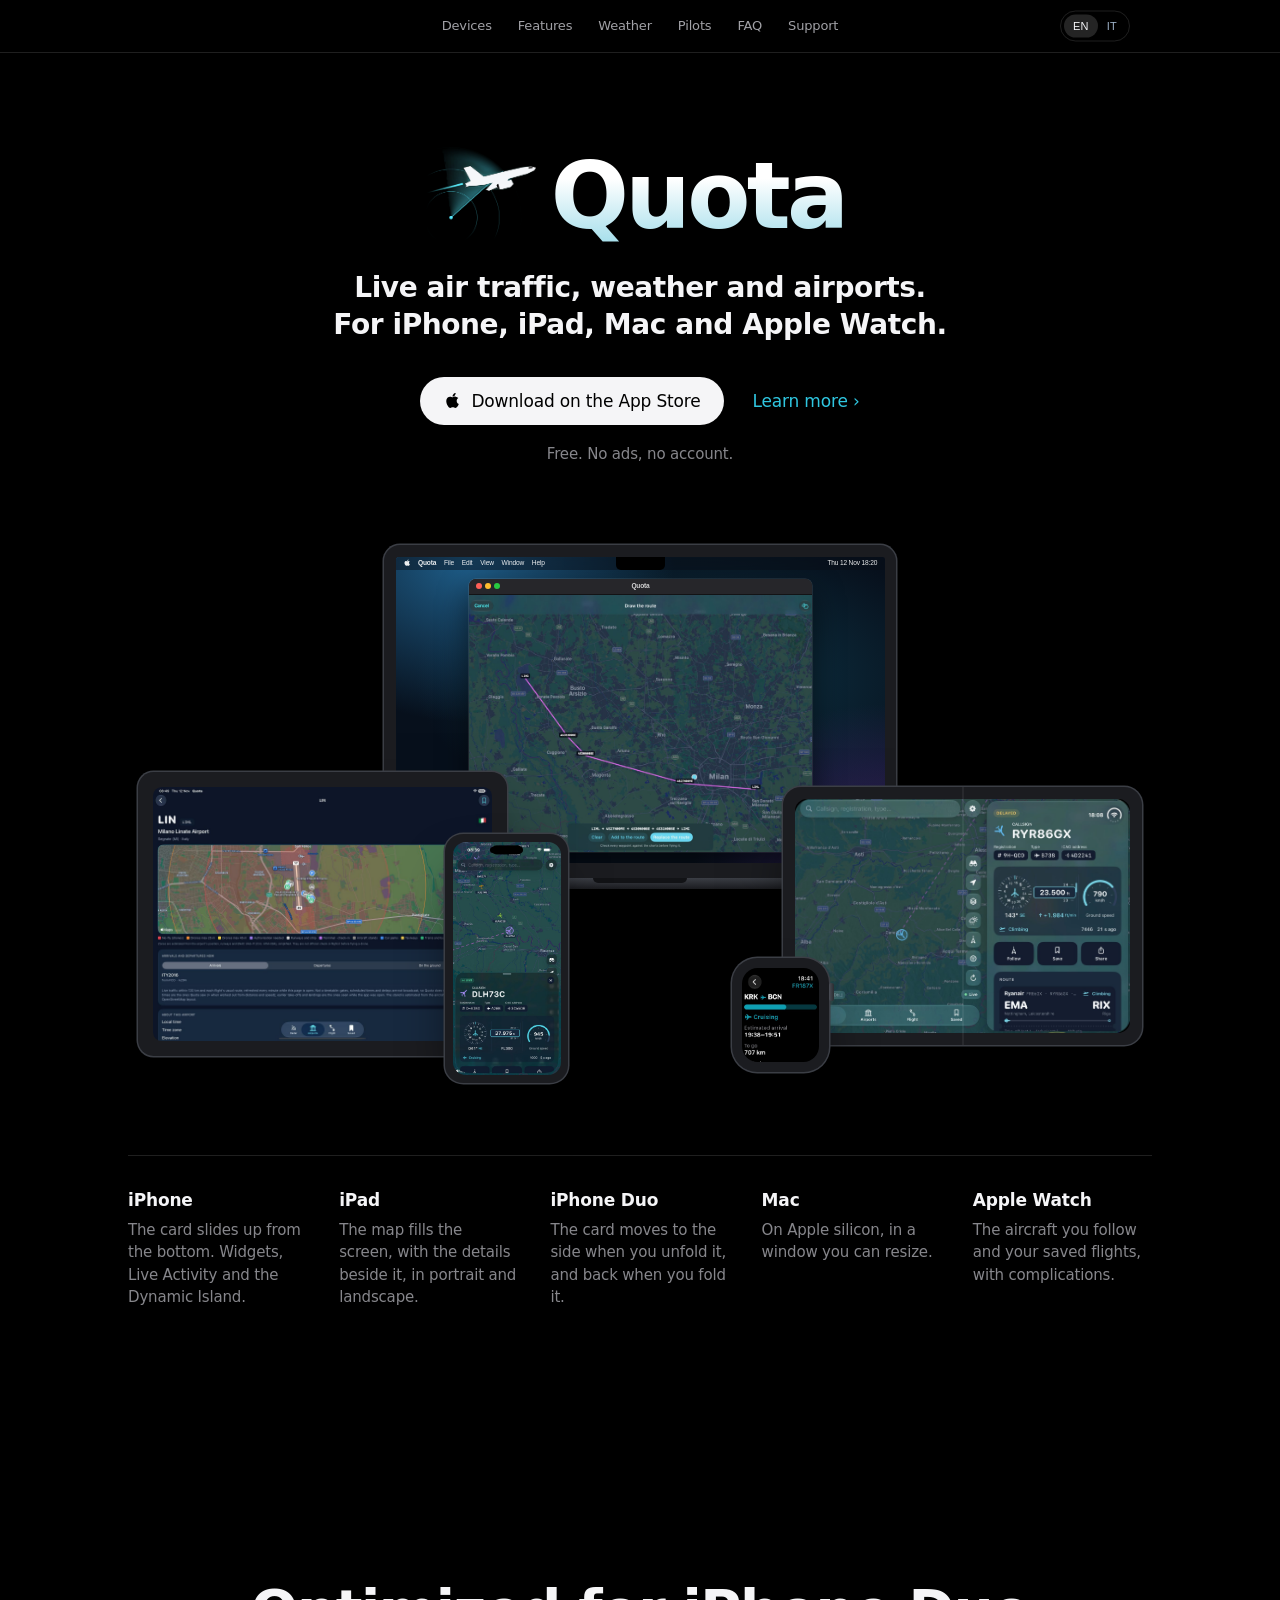
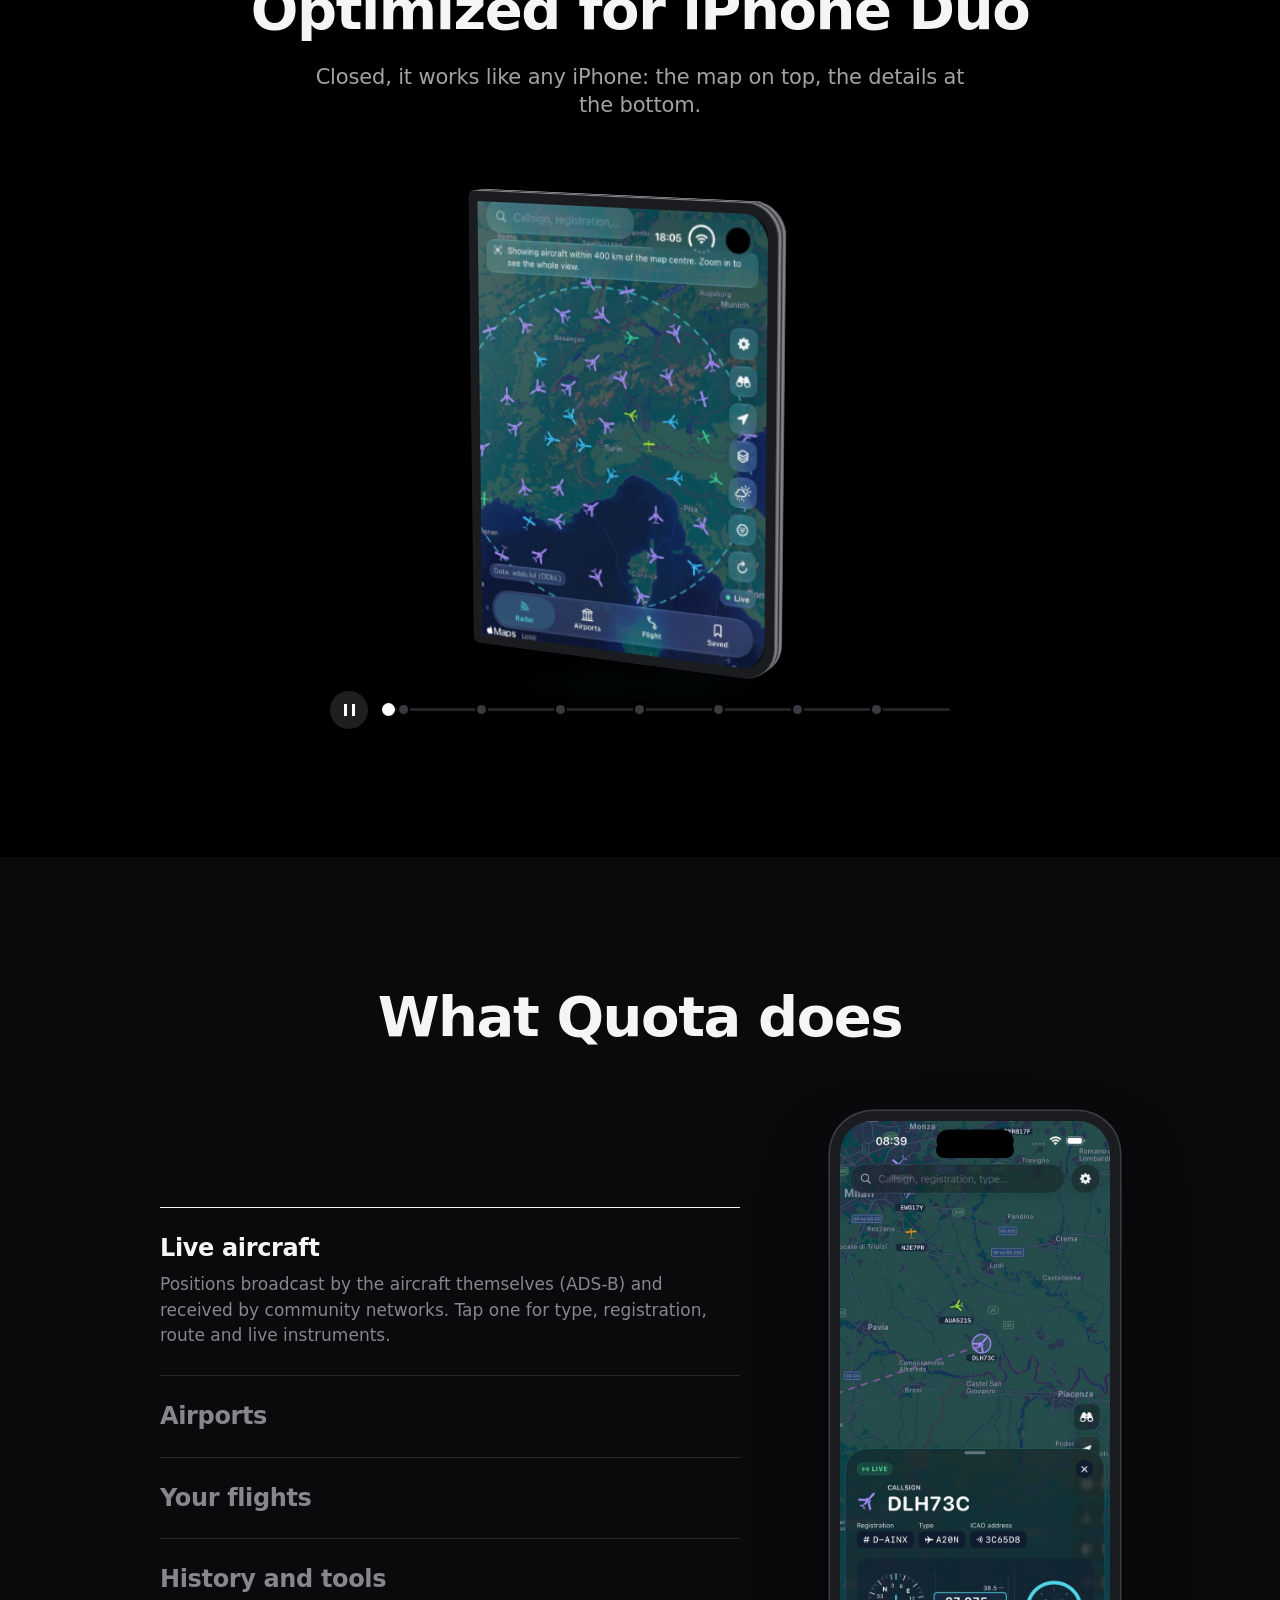
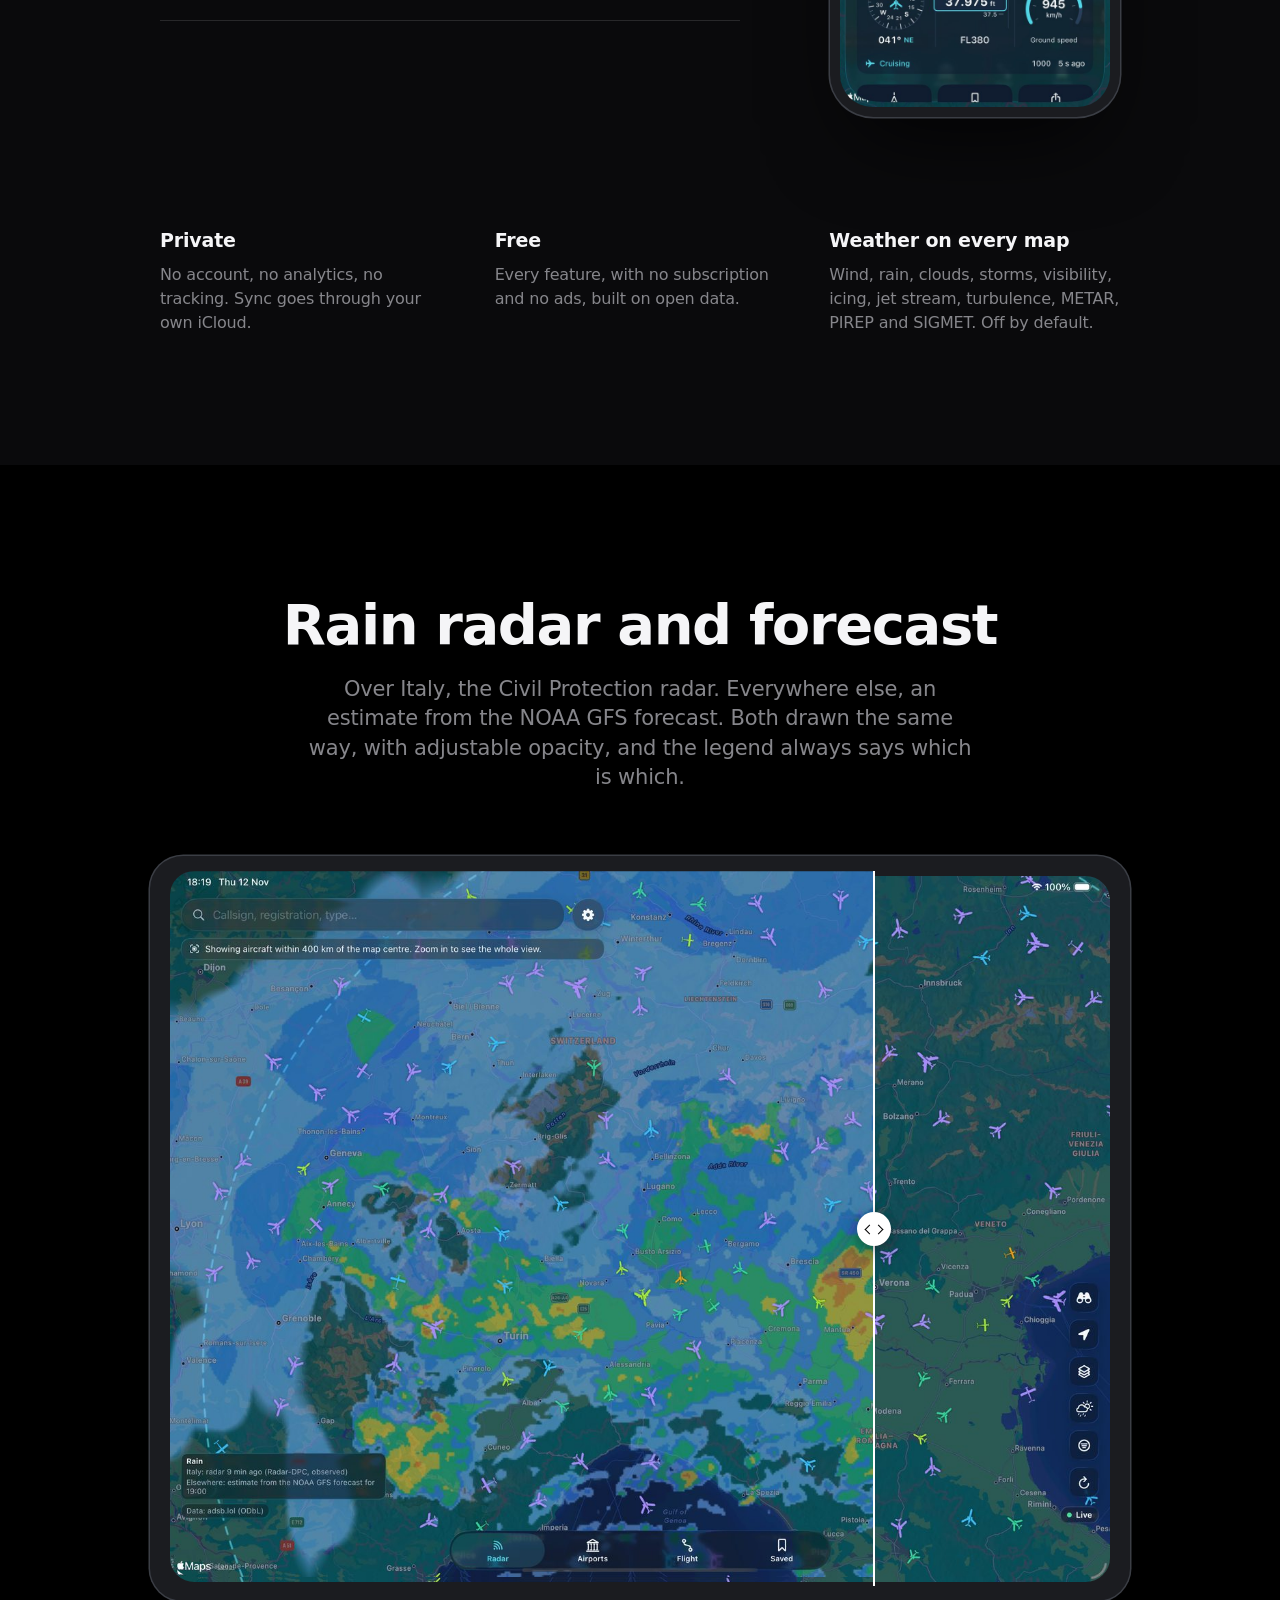
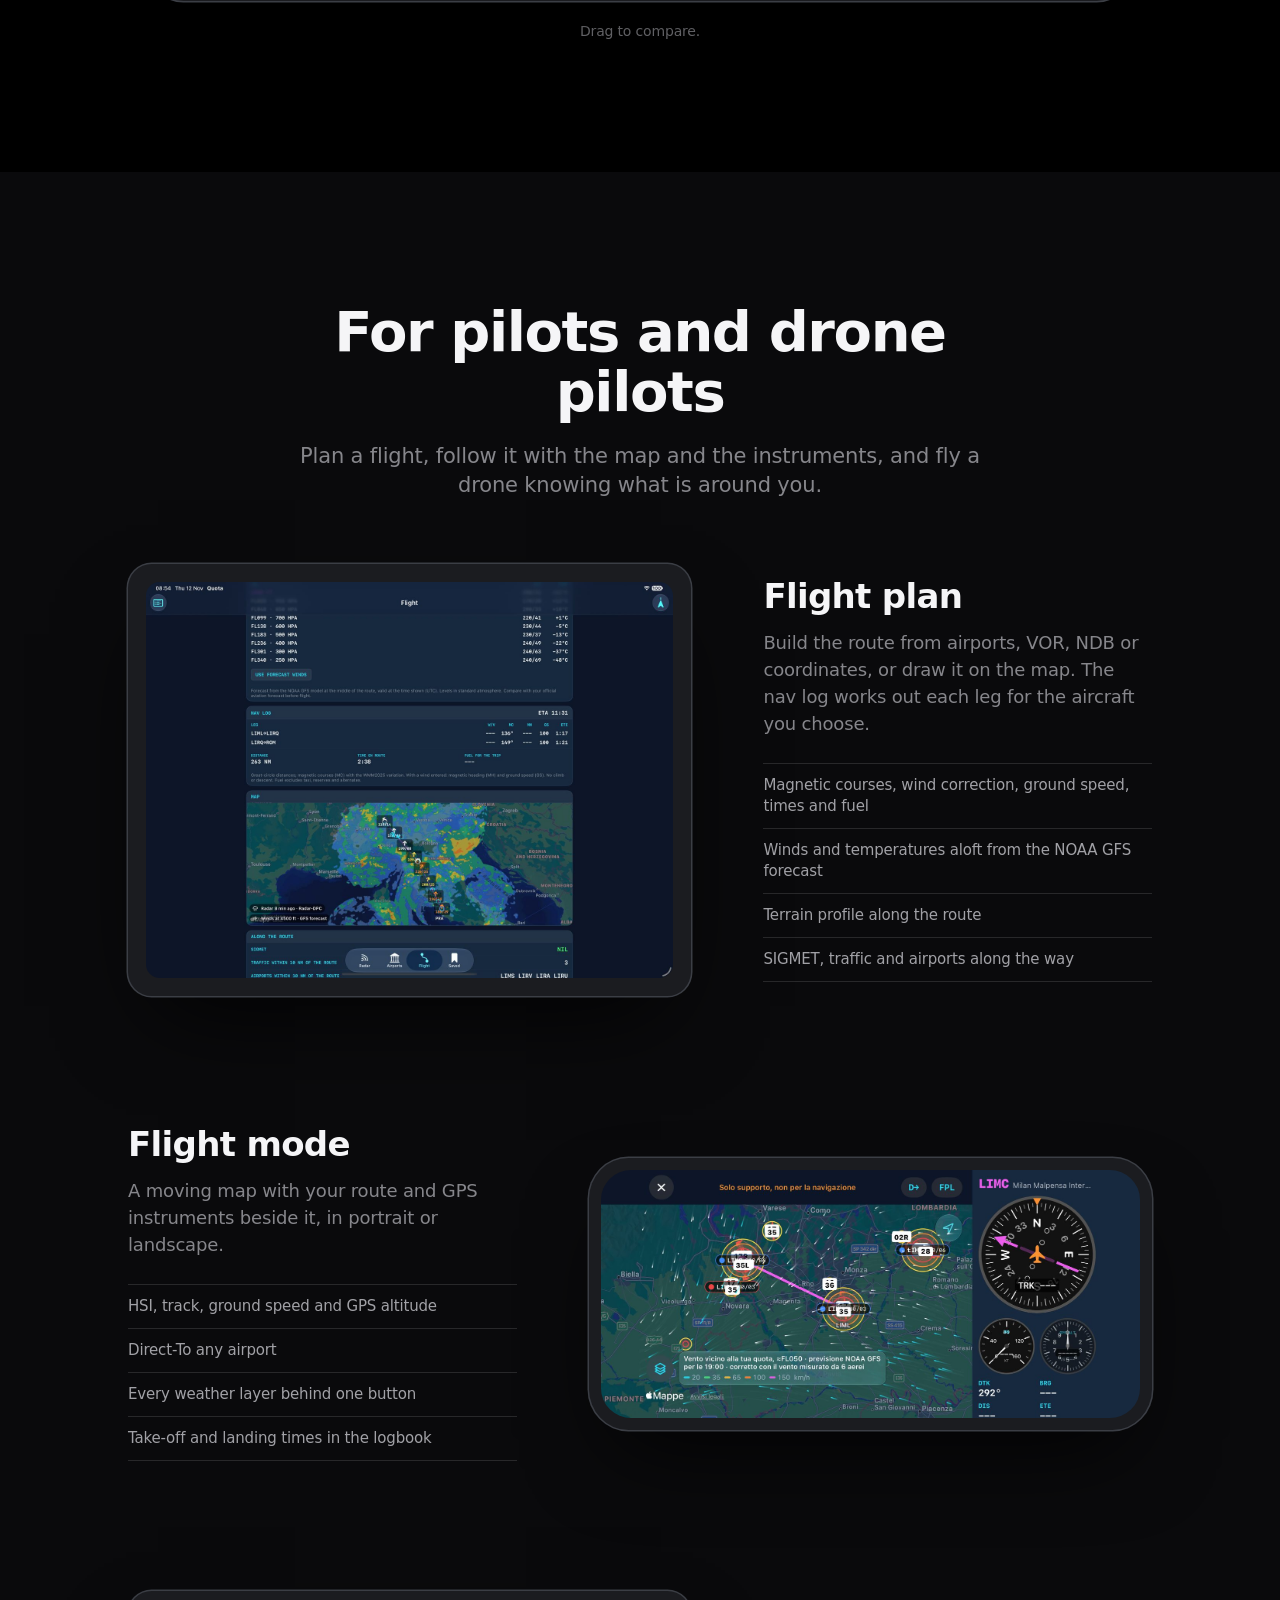
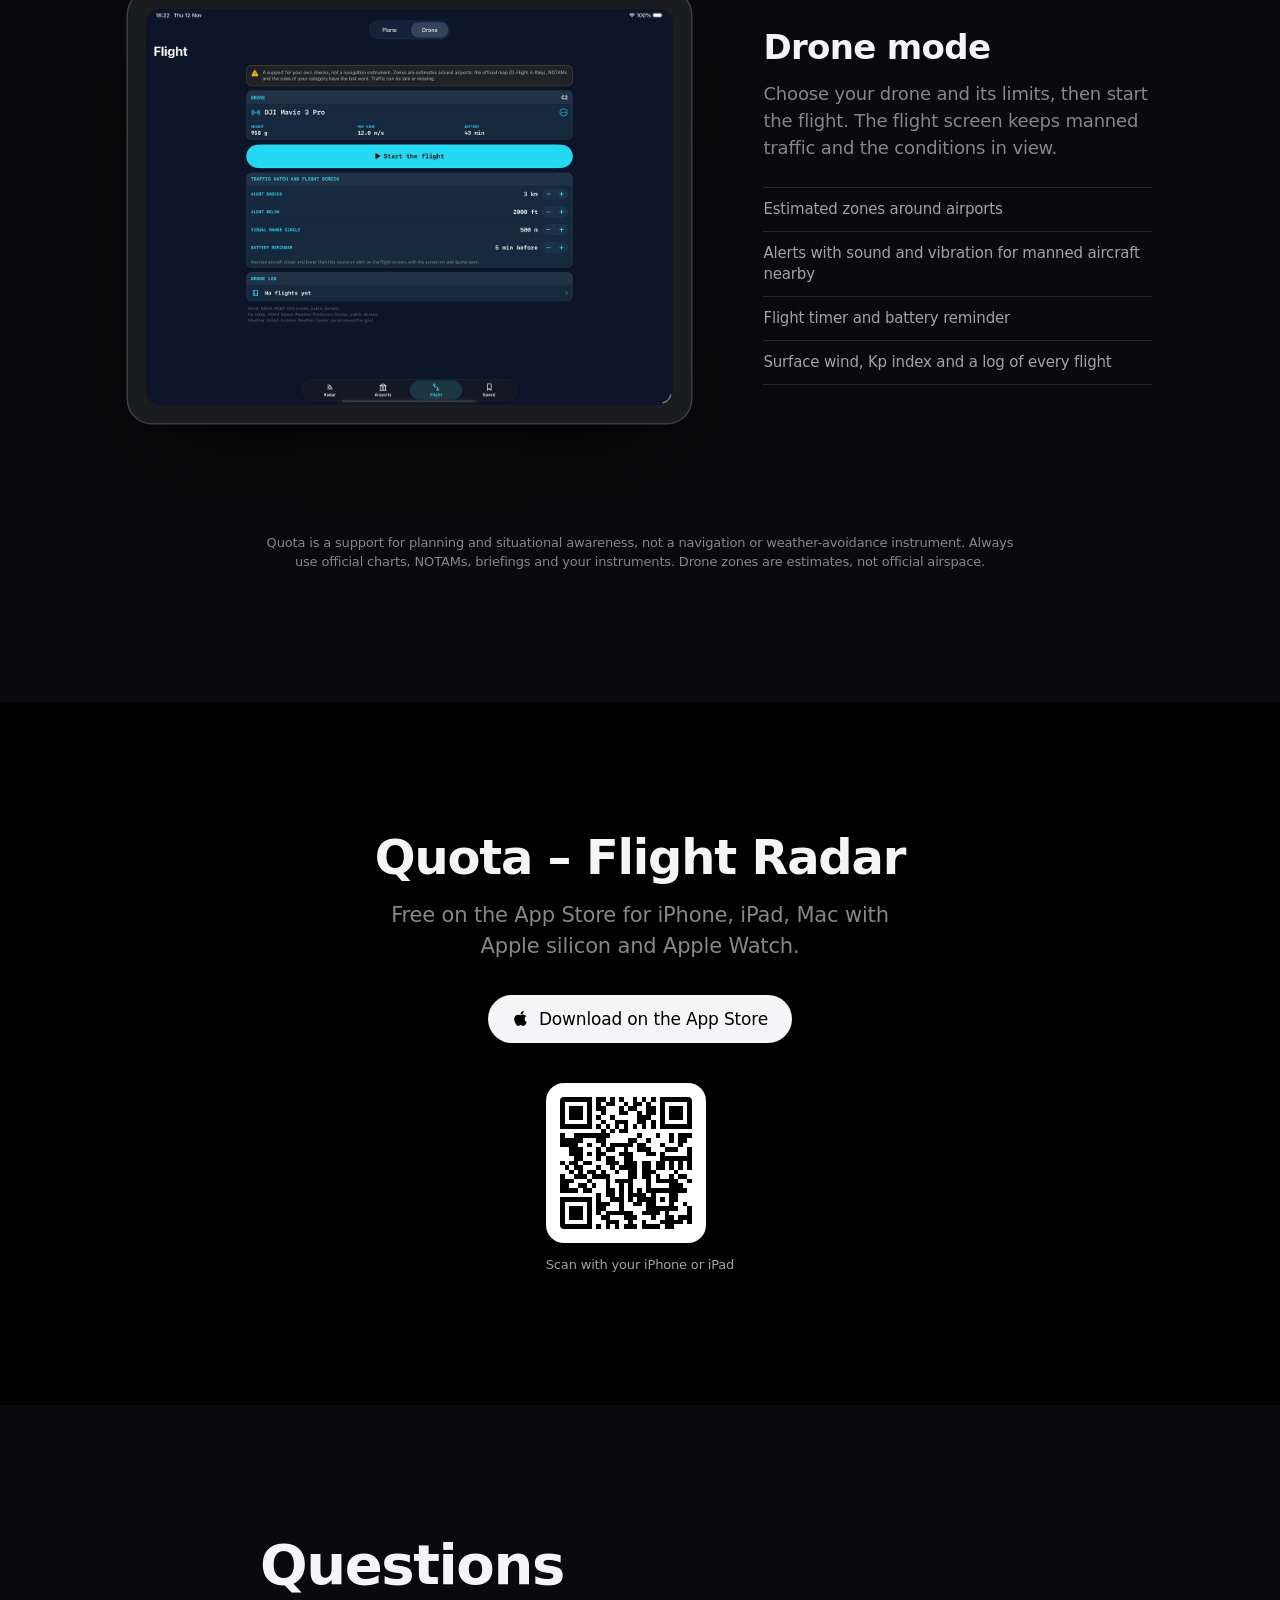
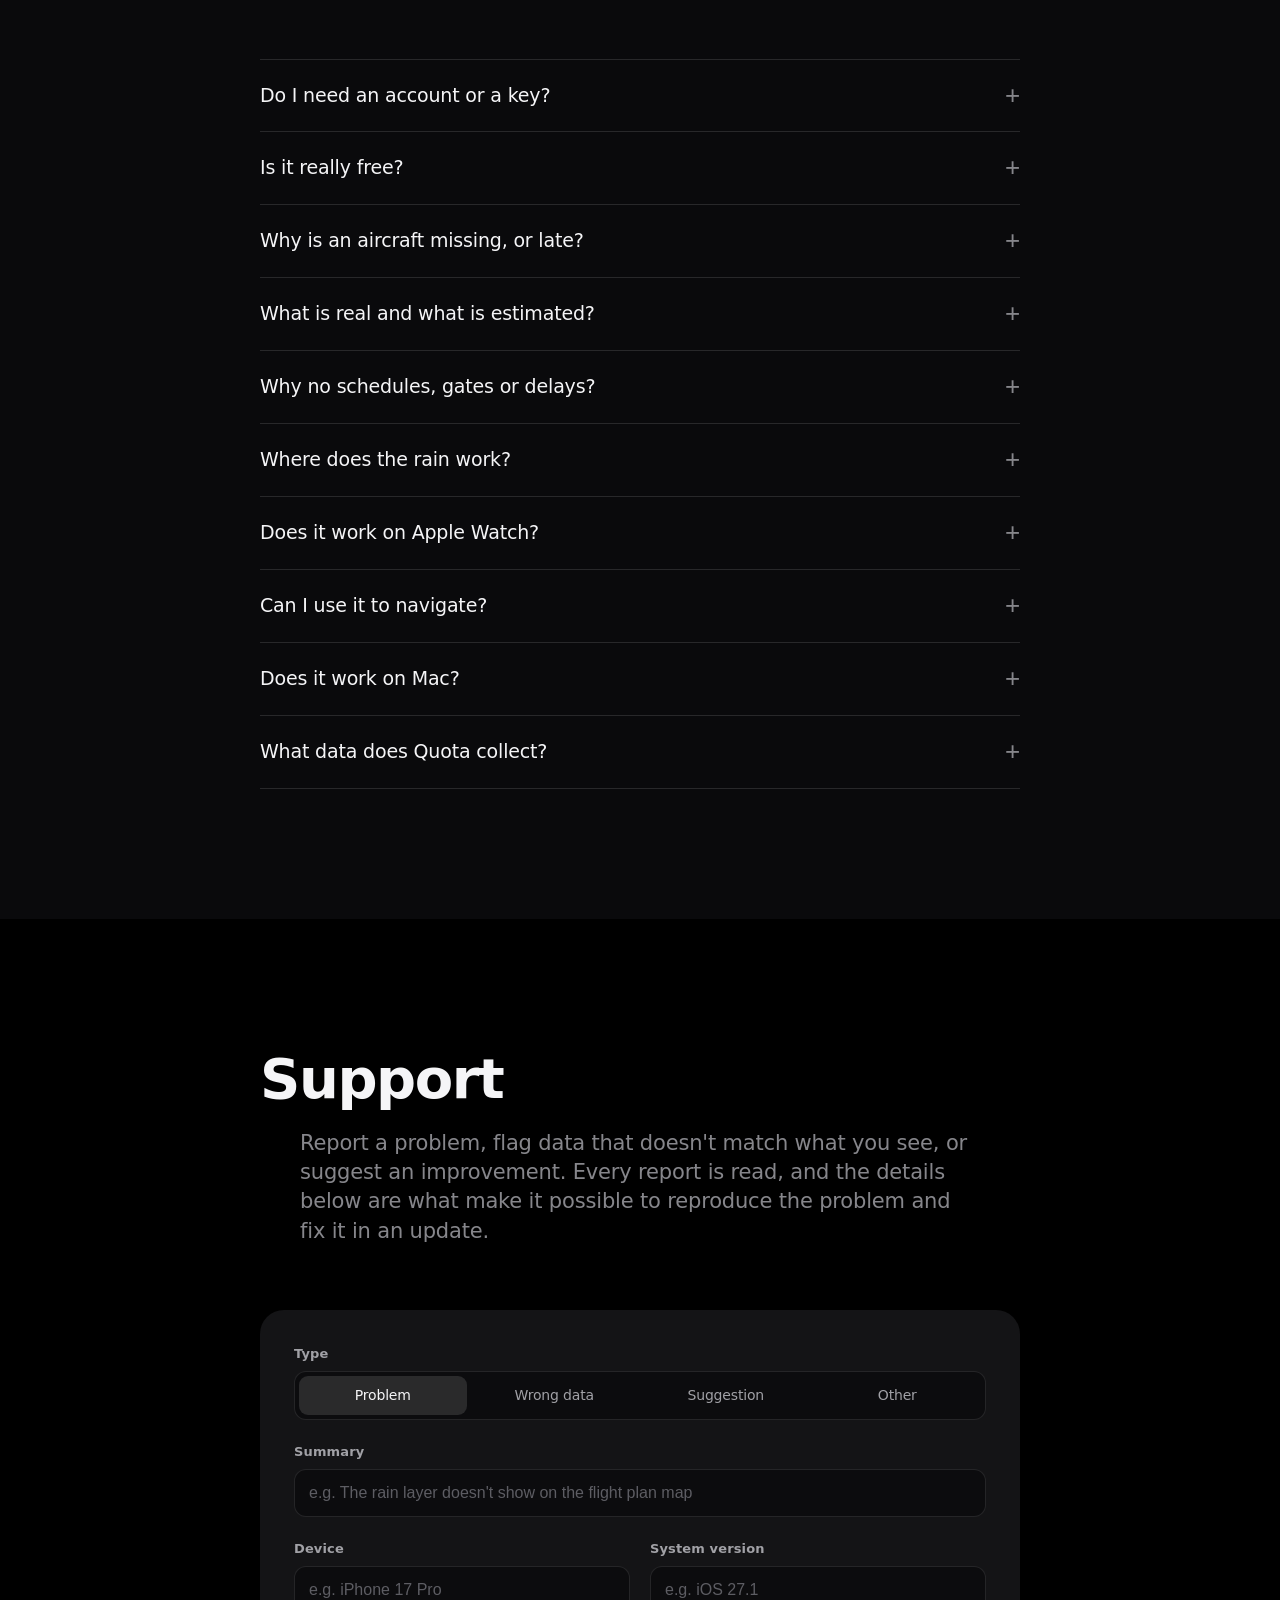
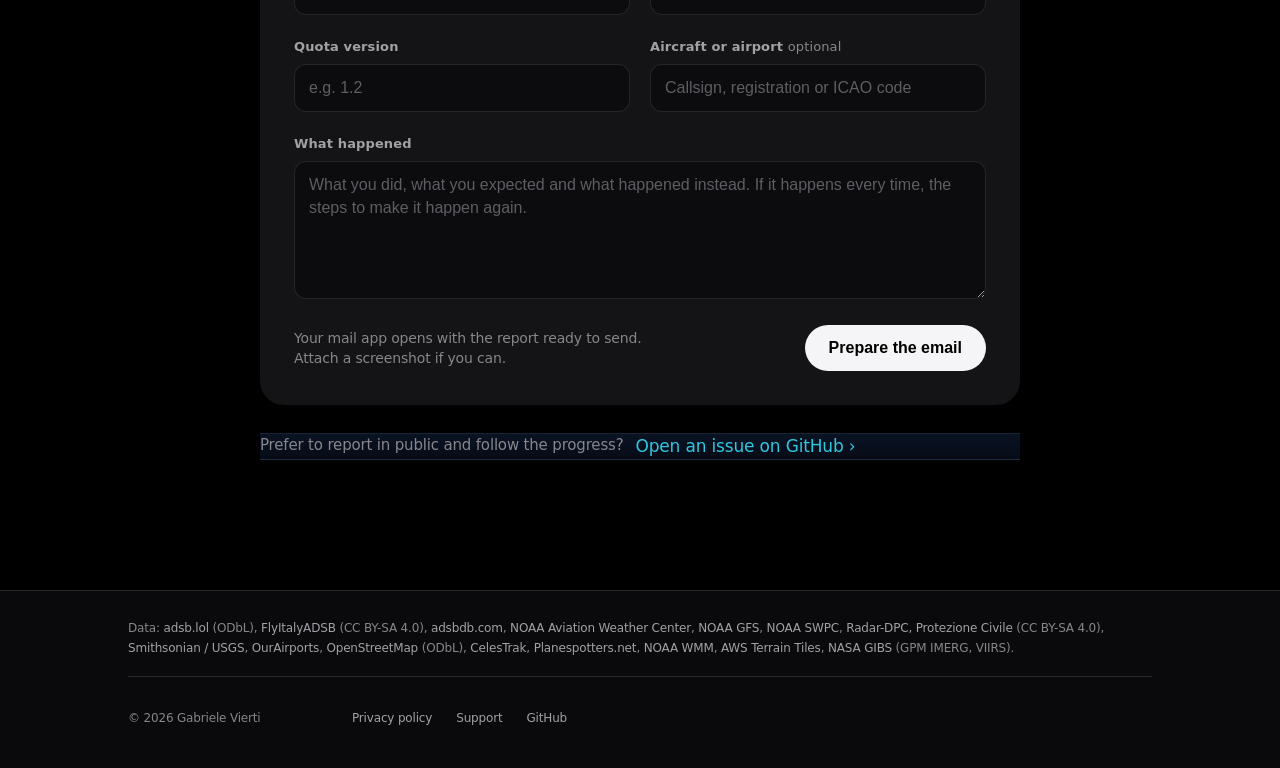
==== commit a33c444b: "update" ====
--- a/index.html
+++ b/index.html
@@ -46,9 +46,8 @@
       <p class="hero-sub" lang="en" data-reveal>Live air traffic, weather and airports.<br>For iPhone, iPad, Mac and Apple Watch.</p>
       <p class="hero-sub" lang="it" data-reveal>Traffico aereo in diretta, meteo e aeroporti.<br>Per iPhone, iPad, Mac e Apple Watch.</p>
       <div class="actions" data-reveal>
-        <a class="store" data-appstore href="#support" aria-disabled="true">
+        <a class="store live" data-appstore href="https://apps.apple.com/app/id6832491263">
           <svg viewBox="0 0 384 512" aria-hidden="true"><path fill="currentColor" d="M318.7 268.7c-.2-36.7 16.4-64.4 50-84.8-18.8-26.9-47.2-41.7-84.7-44.6-35.5-2.8-74.3 20.7-88.5 20.7-15 0-49.4-19.7-76.4-19.7C63.3 141.2 4 184.8 4 273.5q0 39.3 14.4 81.2c12.8 36.7 59 126.7 107.2 125.2 25.2-.6 43-17.9 75.8-17.9 31.8 0 48.3 17.9 76.4 17.9 48.6-.7 90.4-82.5 102.6-119.3-65.2-30.7-61.7-90-61.7-91.9zm-56.6-164.2c27.3-32.4 24.8-61.9 24-72.5-24.1 1.4-52 16.4-67.9 34.9-17.5 19.8-27.8 44.3-25.6 71.9 26.1 2 49.9-11.4 69.5-34.3z"/></svg>
-          <span class="soon"><span lang="en">Coming soon to the App Store</span><span lang="it">In arrivo sull'App Store</span></span>
           <span class="now"><span lang="en">Download on the App Store</span><span lang="it">Scarica dall'App Store</span></span>
         </a>
         <a class="more" href="#features"><span lang="en">Learn more</span><span lang="it">Scopri di più</span></a>
@@ -57,7 +56,7 @@
     </div>
     <div class="wrap hero-family">
       <div class="family" id="devices" data-reveal>
-        <div class="fam mac"><div class="mac-screen"><div class="mac-desk mac-os"><div class="mbar"><svg class="apple" viewBox="0 0 384 512" aria-hidden="true"><path fill="currentColor" d="M318.7 268.7c-.2-36.7 16.4-64.4 50-84.8-18.8-26.9-47.2-41.7-84.7-44.6-35.5-2.8-74.3 20.7-88.5 20.7-15 0-49.4-19.7-76.4-19.7C63.3 141.2 4 184.8 4 273.5q0 39.3 14.4 81.2c12.8 36.7 59 126.7 107.2 125.2 25.2-.6 43-17.9 75.8-17.9 31.8 0 48.3 17.9 76.4 17.9 48.6-.7 90.4-82.5 102.6-119.3-65.2-30.7-61.7-90-61.7-91.9zm-56.6-164.2c27.3-32.4 24.8-61.9 24-72.5-24.1 1.4-52 16.4-67.9 34.9-17.5 19.8-27.8 44.3-25.6 71.9 26.1 2 49.9-11.4 69.5-34.3z"/></svg><b>Quota</b><span lang="en">File</span><span lang="it">File</span><span lang="en">Edit</span><span lang="it">Modifica</span><span lang="en">View</span><span lang="it">Vista</span><span lang="en">Window</span><span lang="it">Finestra</span><span lang="en">Help</span><span lang="it">Aiuto</span><span class="clock"><span lang="en">Thu 12 Nov 18:20</span><span lang="it">gio 12 nov 18:20</span></span></div><i class="notch"></i><div class="mwin"><div class="mtitle"><i></i><i></i><i></i><span>Quota</span></div><img src="shots/ipad-vento.jpg" alt="Quota on a Mac"></div></div></div><div class="mac-base"></div></div>
+        <div class="fam mac"><div class="mac-screen"><div class="mac-desk mac-os"><div class="mbar"><svg class="apple" viewBox="0 0 384 512" aria-hidden="true"><path fill="currentColor" d="M318.7 268.7c-.2-36.7 16.4-64.4 50-84.8-18.8-26.9-47.2-41.7-84.7-44.6-35.5-2.8-74.3 20.7-88.5 20.7-15 0-49.4-19.7-76.4-19.7C63.3 141.2 4 184.8 4 273.5q0 39.3 14.4 81.2c12.8 36.7 59 126.7 107.2 125.2 25.2-.6 43-17.9 75.8-17.9 31.8 0 48.3 17.9 76.4 17.9 48.6-.7 90.4-82.5 102.6-119.3-65.2-30.7-61.7-90-61.7-91.9zm-56.6-164.2c27.3-32.4 24.8-61.9 24-72.5-24.1 1.4-52 16.4-67.9 34.9-17.5 19.8-27.8 44.3-25.6 71.9 26.1 2 49.9-11.4 69.5-34.3z"/></svg><b>Quota</b><span lang="en">File</span><span lang="it">File</span><span lang="en">Edit</span><span lang="it">Modifica</span><span lang="en">View</span><span lang="it">Vista</span><span lang="en">Window</span><span lang="it">Finestra</span><span lang="en">Help</span><span lang="it">Aiuto</span><span class="clock"><span lang="en">Thu 12 Nov 18:20</span><span lang="it">gio 12 nov 18:20</span></span></div><i class="notch"></i><div class="mwin"><div class="mtitle"><i></i><i></i><i></i><span>Quota</span></div><img src="shots/mac-piano.jpg" alt="Quota on a Mac: drawing a flight plan route from Linate to Malpensa"></div></div></div><div class="mac-base"></div></div>
         <div class="fam dev ipad"><img src="shots/ipad-linate.jpg" alt="Quota on iPad"></div>
         <div class="fam dev duo-open"><img src="shots/duo-interno.jpg" alt="Quota on iPhone Duo"></div>
         <div class="fam dev iphone"><img src="shots/iphone-dettaglio.jpg" alt="Quota on iPhone"></div>
@@ -80,7 +79,7 @@
         <h2 lang="en">Optimized for iPhone Duo</h2><h2 lang="it">Ottimizzata per iPhone Duo</h2>
         <div class="duo-captions">
           <p class="duo-caption on" data-step="closed"><span lang="en">Closed, it works like any iPhone: the map on top, the details at the bottom.</span><span lang="it">Chiuso funziona come ogni iPhone: la mappa sopra, i dettagli in basso.</span></p>
-          <p class="duo-caption" data-step="open"><span lang="en">Unfold it and the aircraft card moves to the side, without reloading anything.</span><span lang="it">Lo apri e la scheda dell'aereo passa di lato, senza ricaricare niente.</span></p>
+          <p class="duo-caption" data-step="open"><span lang="en">Unfold it and the aircraft card moves to the side, where it no longer hides the map. Nothing reloads.</span><span lang="it">Lo apri e la scheda dell'aereo passa di lato, dove non copre più la mappa. Niente si ricarica.</span></p>
           <p class="duo-caption" data-step="end"><span lang="en">The same app and the same data, folded or unfolded.</span><span lang="it">La stessa app e gli stessi dati, chiuso o aperto.</span></p>
         </div>
       </div></div>
@@ -102,12 +101,12 @@
       </div>
       <svg class="leader" aria-hidden="true"><rect rx="10"/><path/><circle r="4"/></svg>
       <div class="callouts">
-        <div class="callout"><b><span lang="en">1 · Aircraft card</span><span lang="it">1 · Scheda dell'aereo</span></b><p lang="en">Beside the map: callsign, type, registration and live instruments.</p><p lang="it">Accanto alla mappa: nominativo, tipo, marche e strumenti in movimento.</p></div>
-        <div class="callout"><b><span lang="en">2 · Map buttons</span><span lang="it">2 · Pulsanti della mappa</span></b><p lang="en">They move with the card, so nothing ends up underneath.</p><p lang="it">Si spostano con la scheda, così niente finisce sotto.</p></div>
-        <div class="callout"><b><span lang="en">3 · Turbulence</span><span lang="it">3 · Turbolenza</span></b><p lang="en">Between FL240 and FL390, from the NOAA GFS forecast.</p><p lang="it">Tra FL240 e FL390, dalla previsione NOAA GFS.</p></div>
-        <div class="callout"><b><span lang="en">4 · Rain</span><span lang="it">4 · Pioggia</span></b><p lang="en">The Italian radar where it reaches, the forecast everywhere else.</p><p lang="it">Il radar italiano dove arriva, la previsione altrove.</p></div>
-        <div class="callout"><b><span lang="en">5 · Flight plan</span><span lang="it">5 · Piano di volo</span></b><p lang="en">Route, airports and the wind along the way.</p><p lang="it">Rotta, aeroporti e vento lungo la strada.</p></div>
-        <div class="callout"><b><span lang="en">6 · Drones</span><span lang="it">6 · Droni</span></b><p lang="en">Choose your drone, check the limits, start the flight.</p><p lang="it">Scegli il drone, controlla i limiti, inizia il volo.</p></div>
+        <div class="callout"><b><span lang="en">1 · Aircraft card</span><span lang="it">1 · Scheda dell'aereo</span></b><p lang="en">On the inner screen the card sits beside the map instead of covering it: callsign, type, registration, live altitude and speed, the route and the photo.</p><p lang="it">Sullo schermo interno la scheda sta accanto alla mappa invece di coprirla: nominativo, tipo, marche, quota e velocità in tempo reale, la rotta e la foto.</p></div>
+        <div class="callout"><b><span lang="en">2 · Map buttons</span><span lang="it">2 · Pulsanti della mappa</span></b><p lang="en">Layers, filters, weather and location slide along with the card, so they stay within reach of your thumb and never end up underneath it.</p><p lang="it">Livelli, filtri, meteo e posizione scorrono insieme alla scheda, così restano sotto il pollice e non finiscono mai sotto di essa.</p></div>
+        <div class="callout"><b><span lang="en">3 · Turbulence</span><span lang="it">3 · Turbolenza</span></b><p lang="en">An estimate between FL240 and FL390 from the NOAA GFS forecast winds, drawn on the wide map so a whole route fits in one view.</p><p lang="it">Una stima tra FL240 e FL390 dai venti previsti dal NOAA GFS, disegnata sulla mappa larga così un'intera rotta sta in una sola vista.</p></div>
+        <div class="callout"><b><span lang="en">4 · Rain</span><span lang="it">4 · Pioggia</span></b><p lang="en">The Civil Protection radar over Italy, refreshed every 5 minutes, and the forecast elsewhere: the legend always says which one you are looking at.</p><p lang="it">Il radar della Protezione Civile sull'Italia, aggiornato ogni 5 minuti, e la previsione altrove: la legenda dice sempre quale stai guardando.</p></div>
+        <div class="callout"><b><span lang="en">5 · Flight plan</span><span lang="it">5 · Piano di volo</span></b><p lang="en">Waypoints on one side, the map on the other: wind along the route, SIGMETs and pilot reports, terrain profile and the airports at each end.</p><p lang="it">Punti di rotta da un lato, mappa dall'altro: vento lungo la rotta, SIGMET e riporti dei piloti, profilo del terreno e gli aeroporti alle due estremità.</p></div>
+        <div class="callout"><b><span lang="en">6 · Drones</span><span lang="it">6 · Droni</span></b><p lang="en">Pick your drone, check wind, Kp index and zones for the spot, then start the flight with the live view and traffic around you. Support only, not an authorization.</p><p lang="it">Scegli il drone, controlla vento, indice Kp e zone del posto, poi inizia il volo con la vista dal vivo e il traffico intorno. Solo un supporto, non un'autorizzazione.</p></div>
       </div>
       <div class="timeline">
         <button type="button" class="tl-play" aria-label="Pause"><i></i></button>
@@ -242,12 +241,15 @@
       <p lang="en">Free on the App Store for iPhone, iPad, Mac with Apple silicon and Apple Watch.</p>
       <p lang="it">Gratis sull'App Store per iPhone, iPad, Mac con Apple silicon e Apple Watch.</p>
       <div class="actions">
-        <a class="store" data-appstore href="#support" aria-disabled="true">
+        <a class="store live" data-appstore href="https://apps.apple.com/app/id6832491263">
           <svg viewBox="0 0 384 512" aria-hidden="true"><path fill="currentColor" d="M318.7 268.7c-.2-36.7 16.4-64.4 50-84.8-18.8-26.9-47.2-41.7-84.7-44.6-35.5-2.8-74.3 20.7-88.5 20.7-15 0-49.4-19.7-76.4-19.7C63.3 141.2 4 184.8 4 273.5q0 39.3 14.4 81.2c12.8 36.7 59 126.7 107.2 125.2 25.2-.6 43-17.9 75.8-17.9 31.8 0 48.3 17.9 76.4 17.9 48.6-.7 90.4-82.5 102.6-119.3-65.2-30.7-61.7-90-61.7-91.9zm-56.6-164.2c27.3-32.4 24.8-61.9 24-72.5-24.1 1.4-52 16.4-67.9 34.9-17.5 19.8-27.8 44.3-25.6 71.9 26.1 2 49.9-11.4 69.5-34.3z"/></svg>
-          <span class="soon"><span lang="en">Coming soon to the App Store</span><span lang="it">In arrivo sull'App Store</span></span>
           <span class="now"><span lang="en">Download on the App Store</span><span lang="it">Scarica dall'App Store</span></span>
         </a>
       </div>
+      <figure class="qr">
+        <img src="appstore-qr.svg" width="132" height="132" alt="QR code: Quota on the App Store">
+        <figcaption><span lang="en">Scan with your iPhone or iPad</span><span lang="it">Inquadra con iPhone o iPad</span></figcaption>
+      </figure>
     </div>
   </section>
 
@@ -260,9 +262,11 @@
         <details><summary>Do I need an account or a key?</summary>
           <p>No. Aircraft appear right away, worldwide, from adsb.lol.</p></details>
         <details><summary>Is it really free?</summary>
-          <p>Yes, every feature. The data sources are free and open and there is no server to run, so there's nothing to pay for.</p></details>
+          <p>Yes, every feature. The data sources are free and open, and the only service Quota runs, for take-off alerts, fits in a free plan, so there's nothing to pay for.</p></details>
         <details><summary>Why is an aircraft missing, or late?</summary>
           <p>Coverage depends on volunteers with receivers: dense over Italy and much of Europe, thinner elsewhere. Some aircraft don't broadcast their position, and positions are a few seconds old.</p></details>
+        <details><summary>What is real and what is estimated?</summary>
+          <p>Real: positions, altitude, speed and callsign, broadcast by the aircraft and received by volunteers. Estimated, and marked as such: arrival times, take-off times worked out from distance, the turbulence map, rain outside Italy and the usual route of a callsign, which is a habit, not today's flight plan. When Quota has nothing reliable, it shows nothing.</p></details>
         <details><summary>Why no schedules, gates or delays?</summary>
           <p>ADS-B doesn't carry them. Arrival times in Quota are estimates, and they're labelled that way.</p></details>
         <details><summary>Where does the rain work?</summary>
@@ -280,9 +284,11 @@
         <details><summary>Serve un account o una chiave?</summary>
           <p>No. Gli aerei compaiono subito, in tutto il mondo, da adsb.lol.</p></details>
         <details><summary>È davvero gratis?</summary>
-          <p>Sì, ogni funzione. Le fonti dei dati sono aperte e gratuite e non c'è un server da mantenere, quindi non c'è niente da pagare.</p></details>
+          <p>Sì, ogni funzione. Le fonti dei dati sono aperte e gratuite, e l'unico servizio di Quota, per gli avvisi di decollo, sta in un piano gratuito, quindi non c'è niente da pagare.</p></details>
         <details><summary>Perché un aereo manca o è in ritardo?</summary>
           <p>La copertura dipende da volontari con un ricevitore: fitta sull'Italia e su gran parte dell'Europa, più rada altrove. Alcuni aerei non trasmettono la posizione, e le posizioni hanno qualche secondo.</p></details>
+        <details><summary>Cosa è reale e cosa è stimato?</summary>
+          <p>Reali: posizione, quota, velocità e nominativo, trasmessi dall'aereo e ricevuti da volontari. Stimati, e indicati come tali: orari di arrivo, orari di decollo calcolati dalla distanza, la mappa della turbolenza, la pioggia fuori dall'Italia e la rotta abituale di un nominativo, che è un'abitudine e non il piano di volo di oggi. Quando Quota non ha niente di affidabile, non mostra niente.</p></details>
         <details><summary>Perché niente orari, gate o ritardi?</summary>
           <p>L'ADS-B non li trasmette. Gli orari di arrivo in Quota sono stime, e sono scritti come tali.</p></details>
         <details><summary>Dove funziona la pioggia?</summary>
--- a/home.css
+++ b/home.css
@@ -143,7 +143,7 @@
 .mac-os .mtitle i:nth-child(1) { left: 1.4cqw; }
 .mac-os .mtitle i:nth-child(2) { left: 3.2cqw; background: #febc2e; }
 .mac-os .mtitle i:nth-child(3) { left: 5cqw; background: #28c840; }
-.mac-os .mwin img { display: block; width: 100%; aspect-ratio: 1376 / 1004; object-fit: cover; object-position: center bottom; }
+.mac-os .mwin img { display: block; width: 100%; aspect-ratio: 1600 / 1203; object-fit: cover; object-position: center top; }
 .family .fam.dev { box-shadow: 0 0 0 1.5px var(--rim), 0 30px 60px -20px rgba(0, 0, 0, .9); }
 .hero-family { margin-top: 80px; }
 .hero .fam-list { text-align: left; margin-bottom: 40px; }
@@ -417,3 +417,18 @@
   .rows dt { border-bottom: 0; padding-bottom: 4px; }
   .rows dd { padding-top: 0; }
 }
+
+/* Privacy page: the brand back to the home page, top left. */
+.home .top .top-brand { position: absolute; left: 22px; top: 50%; transform: translateY(-50%); display: inline-flex; align-items: center; gap: 8px; font-size: 15px; }
+.home .top .top-brand img { width: 22px; height: 22px; border-radius: 0; object-fit: contain; }
+.policy-closing { border-top: 1px solid var(--hair); margin-top: 40px; }
+@media (max-width: 700px) {
+  .home .top .top-brand span { display: none; }
+  .home .top nav { gap: 16px; }
+}
+
+/* App Store QR code: only where the visitor is not already on a phone. */
+.qr { display: none; margin: 40px auto 0; width: max-content; text-align: center; }
+.qr img { display: block; width: 132px; height: 132px; padding: 14px; background: #fff; border-radius: 18px; box-sizing: content-box; }
+.qr figcaption { margin-top: 12px; font-size: 13px; color: var(--gray-2); }
+@media (min-width: 861px) and (hover: hover) { .qr { display: block; } }
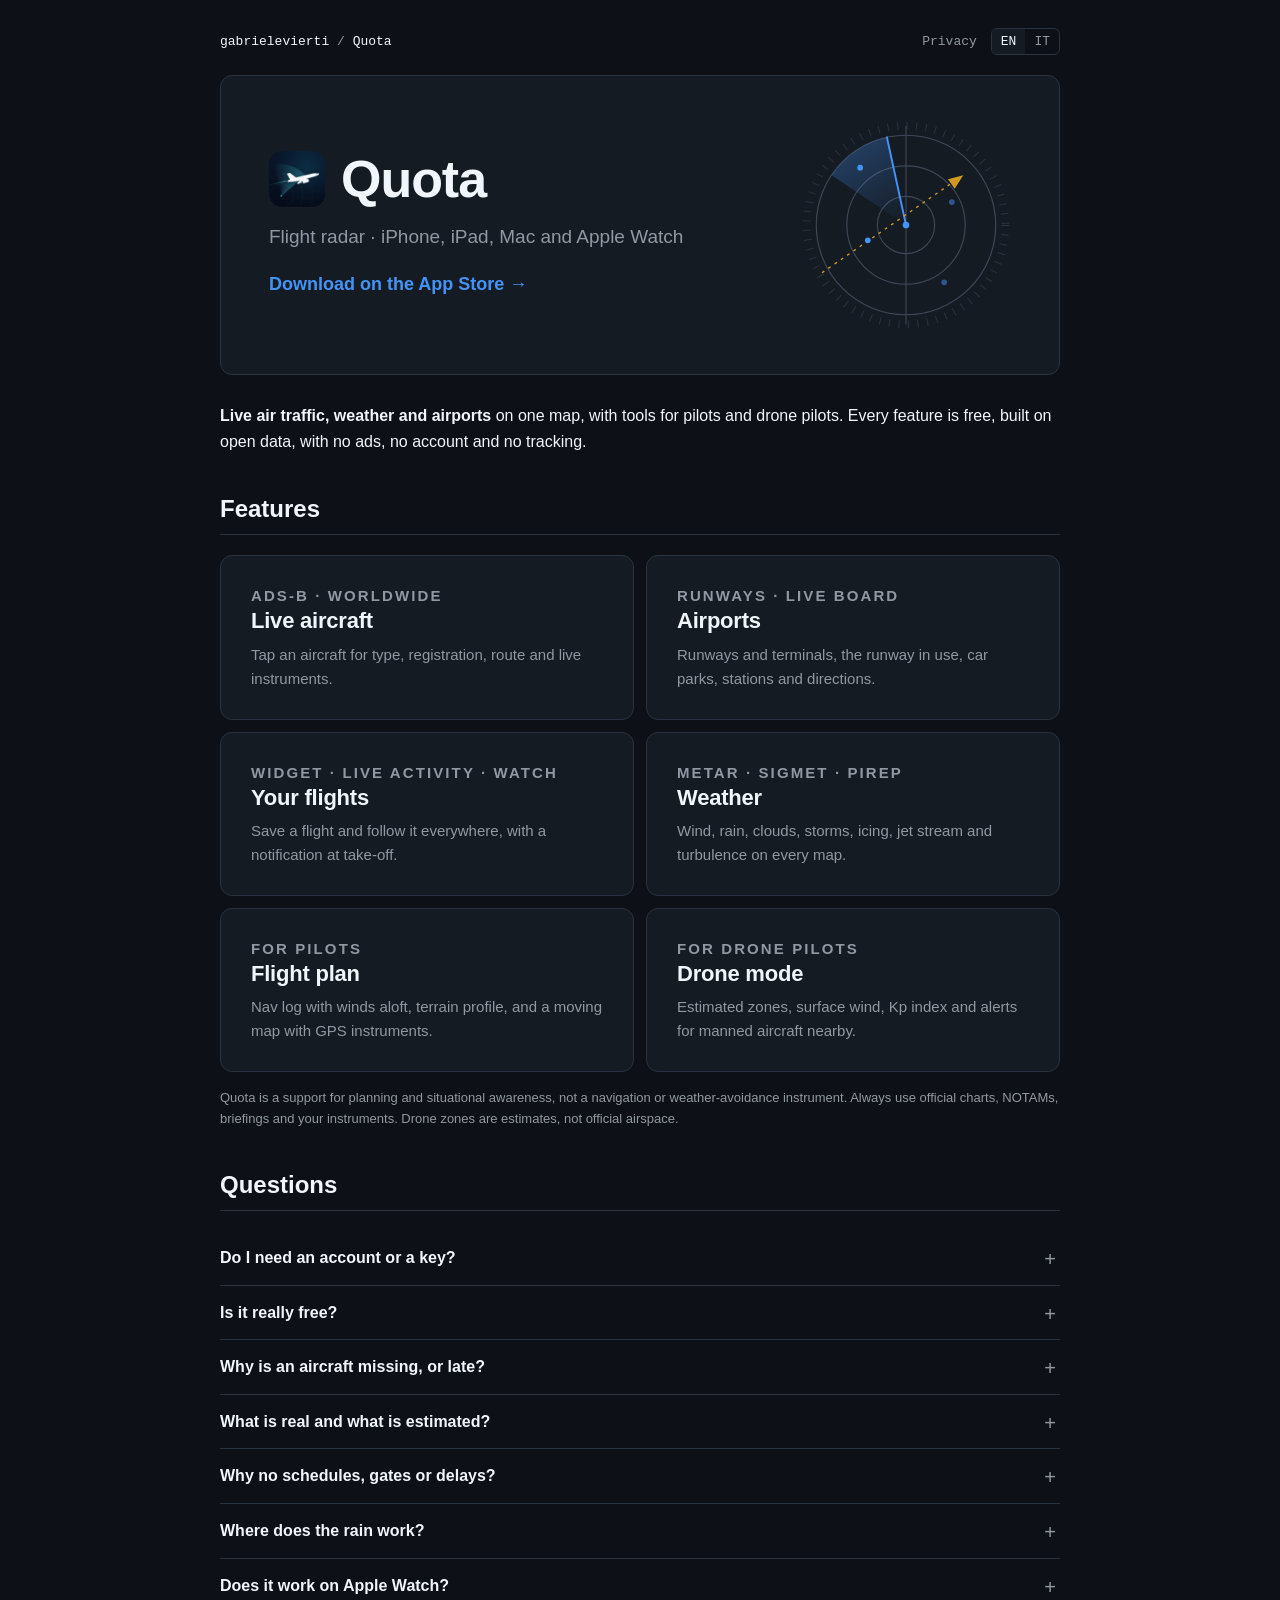
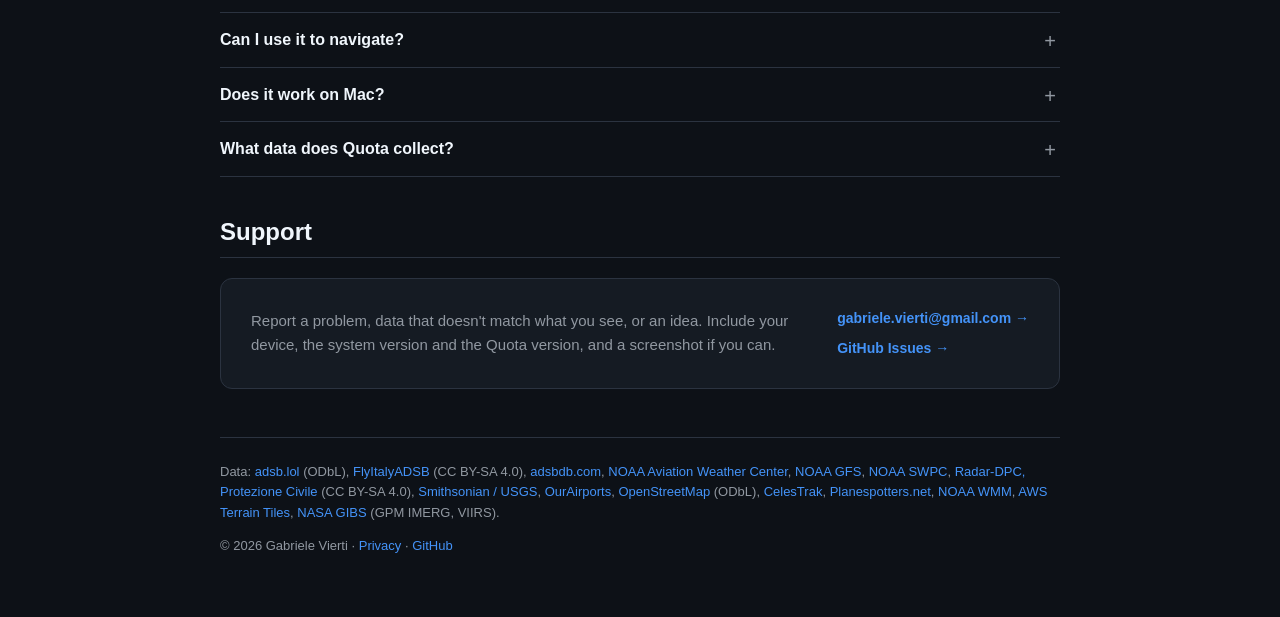
==== commit 751af28d: "update" ====
--- a/index.html
+++ b/index.html
@@ -5,31 +5,23 @@
 <meta name="viewport" content="width=device-width, initial-scale=1">
 <title>Quota – Flight Radar</title>
 <meta name="description" content="Quota – Flight Radar for iPhone, iPad, Mac and Apple Watch: live aircraft worldwide, weather layers, airports, tools for pilots and drone pilots. Free, with no ads, no account and no tracking.">
-<meta name="theme-color" content="#000000">
+<meta name="theme-color" content="#0d1117">
 <meta property="og:title" content="Quota – Flight Radar">
 <meta property="og:description" content="Live air traffic, weather and airports for iPhone, iPad, Mac and Apple Watch. Free, no account.">
 <meta property="og:image" content="og-image.jpg">
 <meta name="twitter:card" content="summary_large_image">
 <link rel="icon" href="favicon.png">
 <link rel="apple-touch-icon" href="apple-touch-icon.png">
-<script>document.documentElement.classList.add("js")</script>
 <link rel="stylesheet" href="style.css">
-<link rel="stylesheet" href="home.css">
 <script src="app.js" defer></script>
-<script src="site.js" defer></script>
 </head>
-<body class="home">
+<body>
+<div class="wrap">
 
-<header class="top">
-  <div class="wrap">
-    <nav aria-label="Sections">
-      <a href="#devices"><span lang="en">Devices</span><span lang="it">Dispositivi</span></a>
-      <a href="#features"><span lang="en">Features</span><span lang="it">Funzioni</span></a>
-      <a href="#weather"><span lang="en">Weather</span><span lang="it">Meteo</span></a>
-      <a href="#pilots"><span lang="en">Pilots</span><span lang="it">Piloti</span></a>
-      <a href="#faq">FAQ</a>
-      <a href="#support"><span lang="en">Support</span><span lang="it">Supporto</span></a>
-    </nav>
+<header class="bar">
+  <a class="path" href="https://github.com/gabrielevierti">gabrielevierti <span>/</span> Quota</a>
+  <div class="side">
+    <a href="privacy.html">Privacy</a>
     <div class="langs" role="group" aria-label="Language">
       <button type="button" data-set="en">EN</button>
       <button type="button" data-set="it">IT</button>
@@ -37,347 +29,156 @@
   </div>
 </header>
 
-<main id="top">
+<main>
 
-  <!-- Hero -->
-  <section class="hero">
-    <div class="wrap">
-      <h1 data-reveal><img class="hero-mark" src="mark.png" alt="">Quota</h1>
-      <p class="hero-sub" lang="en" data-reveal>Live air traffic, weather and airports.<br>For iPhone, iPad, Mac and Apple Watch.</p>
-      <p class="hero-sub" lang="it" data-reveal>Traffico aereo in diretta, meteo e aeroporti.<br>Per iPhone, iPad, Mac e Apple Watch.</p>
-      <div class="actions" data-reveal>
-        <a class="store live" data-appstore href="https://apps.apple.com/app/id6832491263">
-          <svg viewBox="0 0 384 512" aria-hidden="true"><path fill="currentColor" d="M318.7 268.7c-.2-36.7 16.4-64.4 50-84.8-18.8-26.9-47.2-41.7-84.7-44.6-35.5-2.8-74.3 20.7-88.5 20.7-15 0-49.4-19.7-76.4-19.7C63.3 141.2 4 184.8 4 273.5q0 39.3 14.4 81.2c12.8 36.7 59 126.7 107.2 125.2 25.2-.6 43-17.9 75.8-17.9 31.8 0 48.3 17.9 76.4 17.9 48.6-.7 90.4-82.5 102.6-119.3-65.2-30.7-61.7-90-61.7-91.9zm-56.6-164.2c27.3-32.4 24.8-61.9 24-72.5-24.1 1.4-52 16.4-67.9 34.9-17.5 19.8-27.8 44.3-25.6 71.9 26.1 2 49.9-11.4 69.5-34.3z"/></svg>
-          <span class="now"><span lang="en">Download on the App Store</span><span lang="it">Scarica dall'App Store</span></span>
-        </a>
-        <a class="more" href="#features"><span lang="en">Learn more</span><span lang="it">Scopri di più</span></a>
-      </div>
-      <p class="hero-note" data-reveal><span lang="en">Free. No ads, no account.</span><span lang="it">Gratis. Niente pubblicità né account.</span></p>
+  <section class="card hero">
+    <div>
+      <div class="name"><img src="icon.png" alt=""><h1>Quota</h1></div>
+      <p class="sub"><span lang="en">Flight radar · iPhone, iPad, Mac and Apple Watch</span><span lang="it">Radar dei voli · iPhone, iPad, Mac e Apple Watch</span></p>
+      <p class="tag"><a data-appstore href="https://apps.apple.com/app/id6832491263"><span lang="en">Download on the App Store →</span><span lang="it">Scarica dall'App Store →</span></a></p>
     </div>
-    <div class="wrap hero-family">
-      <div class="family" id="devices" data-reveal>
-        <div class="fam mac"><div class="mac-screen"><div class="mac-desk mac-os"><div class="mbar"><svg class="apple" viewBox="0 0 384 512" aria-hidden="true"><path fill="currentColor" d="M318.7 268.7c-.2-36.7 16.4-64.4 50-84.8-18.8-26.9-47.2-41.7-84.7-44.6-35.5-2.8-74.3 20.7-88.5 20.7-15 0-49.4-19.7-76.4-19.7C63.3 141.2 4 184.8 4 273.5q0 39.3 14.4 81.2c12.8 36.7 59 126.7 107.2 125.2 25.2-.6 43-17.9 75.8-17.9 31.8 0 48.3 17.9 76.4 17.9 48.6-.7 90.4-82.5 102.6-119.3-65.2-30.7-61.7-90-61.7-91.9zm-56.6-164.2c27.3-32.4 24.8-61.9 24-72.5-24.1 1.4-52 16.4-67.9 34.9-17.5 19.8-27.8 44.3-25.6 71.9 26.1 2 49.9-11.4 69.5-34.3z"/></svg><b>Quota</b><span lang="en">File</span><span lang="it">File</span><span lang="en">Edit</span><span lang="it">Modifica</span><span lang="en">View</span><span lang="it">Vista</span><span lang="en">Window</span><span lang="it">Finestra</span><span lang="en">Help</span><span lang="it">Aiuto</span><span class="clock"><span lang="en">Thu 12 Nov 18:20</span><span lang="it">gio 12 nov 18:20</span></span></div><i class="notch"></i><div class="mwin"><div class="mtitle"><i></i><i></i><i></i><span>Quota</span></div><img src="shots/mac-piano.jpg" alt="Quota on a Mac: drawing a flight plan route from Linate to Malpensa"></div></div></div><div class="mac-base"></div></div>
-        <div class="fam dev ipad"><img src="shots/ipad-linate.jpg" alt="Quota on iPad"></div>
-        <div class="fam dev duo-open"><img src="shots/duo-interno.jpg" alt="Quota on iPhone Duo"></div>
-        <div class="fam dev iphone"><img src="shots/iphone-dettaglio.jpg" alt="Quota on iPhone"></div>
-        <div class="fam dev watch"><img src="shots/watch-dettaglio.jpg" alt="Quota on Apple Watch"></div>
-      </div>
-      <div class="fam-list" data-reveal>
-        <div><h4>iPhone</h4><p lang="en">The card slides up from the bottom. Widgets, Live Activity and the Dynamic Island.</p><p lang="it">La scheda sale dal basso. Widget, Live Activity e Dynamic Island.</p></div>
-        <div><h4>iPad</h4><p lang="en">The map fills the screen, with the details beside it, in portrait and landscape.</p><p lang="it">La mappa riempie lo schermo, con i dettagli accanto, in verticale e in orizzontale.</p></div>
-        <div><h4>iPhone Duo</h4><p lang="en">The card moves to the side when you unfold it, and back when you fold it.</p><p lang="it">La scheda passa di lato quando lo apri e torna in basso quando lo chiudi.</p></div>
-        <div><h4>Mac</h4><p lang="en">On Apple silicon, in a window you can resize.</p><p lang="it">Su Apple silicon, in una finestra che puoi ridimensionare.</p></div>
-        <div><h4>Apple Watch</h4><p lang="en">The aircraft you follow and your saved flights, with complications.</p><p lang="it">L'aereo che segui e i voli salvati, con le complicazioni.</p></div>
-      </div>
-    </div>
+    <svg viewBox="0 0 220 220" fill="none" aria-hidden="true">
+      <defs><linearGradient id="sweep" x1="110" y1="110" x2="60" y2="30" gradientUnits="userSpaceOnUse"><stop stop-color="#4493f8" stop-opacity="0"/><stop offset="1" stop-color="#4493f8" stop-opacity=".28"/></linearGradient></defs>
+      <circle cx="110" cy="110" r="104" stroke="#2b3340" stroke-width="8" stroke-dasharray="1 9"/>
+      <g stroke="#3d4757" stroke-width="1.2">
+        <circle cx="110" cy="110" r="94"/><circle cx="110" cy="110" r="62"/><circle cx="110" cy="110" r="30"/>
+        <path d="M110 6V214"/>
+      </g>
+      <path d="M110 110L90 18A94 94 0 0 0 32 58Z" fill="url(#sweep)"/>
+      <path d="M110 110L90 18" stroke="#4493f8" stroke-width="2" stroke-linecap="round"/>
+      <path d="M22 160L158 66" stroke="#d29922" stroke-width="1.4" stroke-dasharray="3 5"/>
+      <path d="M170 58L154 62L161 72Z" fill="#d29922"/>
+      <g fill="#4493f8"><circle cx="110" cy="110" r="3.5"/><circle cx="62" cy="50" r="3"/><circle cx="70" cy="126" r="3"/><circle cx="150" cy="170" r="3" opacity=".5"/><circle cx="158" cy="86" r="3" opacity=".5"/></g>
+    </svg>
   </section>
 
-  <!-- iPhone Duo -->
-  <section class="duo-scene" aria-label="iPhone Duo">
-    <div class="duo-pin">
-      <div class="duo-top"><div class="wrap duo-head">
-        <h2 lang="en">Optimized for iPhone Duo</h2><h2 lang="it">Ottimizzata per iPhone Duo</h2>
-        <div class="duo-captions">
-          <p class="duo-caption on" data-step="closed"><span lang="en">Closed, it works like any iPhone: the map on top, the details at the bottom.</span><span lang="it">Chiuso funziona come ogni iPhone: la mappa sopra, i dettagli in basso.</span></p>
-          <p class="duo-caption" data-step="open"><span lang="en">Unfold it and the aircraft card moves to the side, where it no longer hides the map. Nothing reloads.</span><span lang="it">Lo apri e la scheda dell'aereo passa di lato, dove non copre più la mappa. Niente si ricarica.</span></p>
-          <p class="duo-caption" data-step="end"><span lang="en">The same app and the same data, folded or unfolded.</span><span lang="it">La stessa app e gli stessi dati, chiuso o aperto.</span></p>
-        </div>
-      </div></div>
-      <div class="duo-stage">
-        <div class="zoomer">
-          <div class="floor"></div>
-          <div class="book">
-            <div class="half l"><div class="face front"></div><div class="shade"></div><div class="face back"><i class="gloss"></i></div></div>
-            <div class="half r"><div class="face front"></div><div class="face back"></div></div>
-            <div class="screens">
-              <img src="shots/duo-interno.jpg" alt="" class="on">
-              <img src="shots/duo-turbolenza.jpg" alt="" loading="lazy">
-              <img src="shots/duo-pioggia.jpg" alt="" loading="lazy">
-              <img src="shots/duo-piano.jpg" alt="" loading="lazy">
-              <img src="shots/duo-drone.jpg" alt="" loading="lazy">
-            </div>
-          </div>
-        </div>
-      </div>
-      <svg class="leader" aria-hidden="true"><rect rx="10"/><path/><circle r="4"/></svg>
-      <div class="callouts">
-        <div class="callout"><b><span lang="en">1 · Aircraft card</span><span lang="it">1 · Scheda dell'aereo</span></b><p lang="en">On the inner screen the card sits beside the map instead of covering it: callsign, type, registration, live altitude and speed, the route and the photo.</p><p lang="it">Sullo schermo interno la scheda sta accanto alla mappa invece di coprirla: nominativo, tipo, marche, quota e velocità in tempo reale, la rotta e la foto.</p></div>
-        <div class="callout"><b><span lang="en">2 · Map buttons</span><span lang="it">2 · Pulsanti della mappa</span></b><p lang="en">Layers, filters, weather and location slide along with the card, so they stay within reach of your thumb and never end up underneath it.</p><p lang="it">Livelli, filtri, meteo e posizione scorrono insieme alla scheda, così restano sotto il pollice e non finiscono mai sotto di essa.</p></div>
-        <div class="callout"><b><span lang="en">3 · Turbulence</span><span lang="it">3 · Turbolenza</span></b><p lang="en">An estimate between FL240 and FL390 from the NOAA GFS forecast winds, drawn on the wide map so a whole route fits in one view.</p><p lang="it">Una stima tra FL240 e FL390 dai venti previsti dal NOAA GFS, disegnata sulla mappa larga così un'intera rotta sta in una sola vista.</p></div>
-        <div class="callout"><b><span lang="en">4 · Rain</span><span lang="it">4 · Pioggia</span></b><p lang="en">The Civil Protection radar over Italy, refreshed every 5 minutes, and the forecast elsewhere: the legend always says which one you are looking at.</p><p lang="it">Il radar della Protezione Civile sull'Italia, aggiornato ogni 5 minuti, e la previsione altrove: la legenda dice sempre quale stai guardando.</p></div>
-        <div class="callout"><b><span lang="en">5 · Flight plan</span><span lang="it">5 · Piano di volo</span></b><p lang="en">Waypoints on one side, the map on the other: wind along the route, SIGMETs and pilot reports, terrain profile and the airports at each end.</p><p lang="it">Punti di rotta da un lato, mappa dall'altro: vento lungo la rotta, SIGMET e riporti dei piloti, profilo del terreno e gli aeroporti alle due estremità.</p></div>
-        <div class="callout"><b><span lang="en">6 · Drones</span><span lang="it">6 · Droni</span></b><p lang="en">Pick your drone, check wind, Kp index and zones for the spot, then start the flight with the live view and traffic around you. Support only, not an authorization.</p><p lang="it">Scegli il drone, controlla vento, indice Kp e zone del posto, poi inizia il volo con la vista dal vivo e il traffico intorno. Solo un supporto, non un'autorizzazione.</p></div>
-      </div>
-      <div class="timeline">
-        <button type="button" class="tl-play" aria-label="Pause"><i></i></button>
-        <div class="tl-track"><div class="tl-fill"></div><div class="tl-marks"></div><div class="tl-knob"></div></div>
-      </div>
+  <p class="intro" lang="en"><b>Live air traffic, weather and airports</b> on one map, with tools for pilots and drone pilots. Every feature is free, built on open data, with no ads, no account and no tracking.</p>
+  <p class="intro" lang="it"><b>Traffico aereo in diretta, meteo e aeroporti</b> su una sola mappa, con strumenti per piloti e piloti di droni. Ogni funzione è gratis, su dati aperti, senza pubblicità, account o tracciamento.</p>
+
+  <h2 id="features"><span lang="en">Features</span><span lang="it">Funzioni</span></h2>
+  <div class="grid">
+    <div class="card">
+      <p class="eyebrow">ADS-B · <span lang="en">Worldwide</span><span lang="it">Tutto il mondo</span></p>
+      <h3><span lang="en">Live aircraft</span><span lang="it">Aerei in diretta</span></h3>
+      <p lang="en">Tap an aircraft for type, registration, route and live instruments.</p>
+      <p lang="it">Tocchi un aereo per tipo, marche, rotta e strumenti in movimento.</p>
     </div>
-  </section>
+    <div class="card">
+      <p class="eyebrow"><span lang="en">Runways · Live board</span><span lang="it">Piste · Tabellone</span></p>
+      <h3><span lang="en">Airports</span><span lang="it">Aeroporti</span></h3>
+      <p lang="en">Runways and terminals, the runway in use, car parks, stations and directions.</p>
+      <p lang="it">Piste e terminal, la pista in uso, parcheggi, stazioni e indicazioni.</p>
+    </div>
+    <div class="card">
+      <p class="eyebrow">Widget · Live Activity · Watch</p>
+      <h3><span lang="en">Your flights</span><span lang="it">I tuoi voli</span></h3>
+      <p lang="en">Save a flight and follow it everywhere, with a notification at take-off.</p>
+      <p lang="it">Salvi un volo e lo segui ovunque, con una notifica al decollo.</p>
+    </div>
+    <div class="card">
+      <p class="eyebrow">METAR · SIGMET · PIREP</p>
+      <h3><span lang="en">Weather</span><span lang="it">Meteo</span></h3>
+      <p lang="en">Wind, rain, clouds, storms, icing, jet stream and turbulence on every map.</p>
+      <p lang="it">Vento, pioggia, nuvole, temporali, ghiaccio, corrente a getto e turbolenza su ogni mappa.</p>
+    </div>
+    <div class="card">
+      <p class="eyebrow"><span lang="en">For pilots</span><span lang="it">Per piloti</span></p>
+      <h3><span lang="en">Flight plan</span><span lang="it">Piano di volo</span></h3>
+      <p lang="en">Nav log with winds aloft, terrain profile, and a moving map with GPS instruments.</p>
+      <p lang="it">Log di navigazione con venti in quota, profilo del terreno e mappa mobile con strumenti GPS.</p>
+    </div>
+    <div class="card">
+      <p class="eyebrow"><span lang="en">For drone pilots</span><span lang="it">Per piloti di droni</span></p>
+      <h3><span lang="en">Drone mode</span><span lang="it">Modalità drone</span></h3>
+      <p lang="en">Estimated zones, surface wind, Kp index and alerts for manned aircraft nearby.</p>
+      <p lang="it">Zone stimate, vento al suolo, indice Kp e avvisi per gli aerei con pilota vicini.</p>
+    </div>
+  </div>
+  <p class="fine" lang="en">Quota is a support for planning and situational awareness, not a navigation or weather-avoidance instrument. Always use official charts, NOTAMs, briefings and your instruments. Drone zones are estimates, not official airspace.</p>
+  <p class="fine" lang="it">Quota è un supporto alla pianificazione e alla consapevolezza della situazione, non uno strumento di navigazione né per evitare il maltempo. Usa sempre carte ufficiali, NOTAM, briefing e i tuoi strumenti. Le zone per i droni sono stime, non spazio aereo ufficiale.</p>
 
+  <h2 id="faq"><span lang="en">Questions</span><span lang="it">Domande</span></h2>
+  <div lang="en">
+    <details><summary>Do I need an account or a key?</summary>
+      <p>No. Aircraft appear right away, worldwide, from adsb.lol.</p></details>
+    <details><summary>Is it really free?</summary>
+      <p>Yes, every feature. The data sources are free and open, and the only service Quota runs, for take-off alerts, fits in a free plan, so there's nothing to pay for.</p></details>
+    <details><summary>Why is an aircraft missing, or late?</summary>
+      <p>Coverage depends on volunteers with receivers: dense over Italy and much of Europe, thinner elsewhere. Some aircraft don't broadcast their position, and positions are a few seconds old.</p></details>
+    <details><summary>What is real and what is estimated?</summary>
+      <p>Real: positions, altitude, speed and callsign, broadcast by the aircraft and received by volunteers. Estimated, and marked as such: arrival times, take-off times worked out from distance, the turbulence map, rain outside Italy and the usual route of a callsign, which is a habit, not today's flight plan. When Quota has nothing reliable, it shows nothing.</p></details>
+    <details><summary>Why no schedules, gates or delays?</summary>
+      <p>ADS-B doesn't carry them. Arrival times in Quota are estimates, and they're labelled that way.</p></details>
+    <details><summary>Where does the rain work?</summary>
+      <p>Everywhere. Over Italy it's the Civil Protection radar; elsewhere it's an estimate from the NOAA GFS forecast, and the legend says which. Use it to keep an eye on things, not to avoid weather.</p></details>
+    <details><summary>Does it work on Apple Watch?</summary>
+      <p>Yes. The aircraft you follow on the radar and your saved flights show up on the watch, with complications.</p></details>
+    <details><summary>Can I use it to navigate?</summary>
+      <p>No. The pilot and drone tools are there to help you plan and keep an eye on things. Use official charts, NOTAMs, briefings, your instruments and ATC.</p></details>
+    <details><summary>Does it work on Mac?</summary>
+      <p>Yes, on Macs with Apple silicon, as the iPad app. What needs a camera, motion sensors or GPS is hidden there.</p></details>
+    <details><summary>What data does Quota collect?</summary>
+      <p>None. Your saved items, log and settings stay on your devices and, if sync is on, in your own iCloud, which the developer can't read. Details in the <a href="privacy.html">privacy policy</a>.</p></details>
+  </div>
+  <div lang="it">
+    <details><summary>Serve un account o una chiave?</summary>
+      <p>No. Gli aerei compaiono subito, in tutto il mondo, da adsb.lol.</p></details>
+    <details><summary>È davvero gratis?</summary>
+      <p>Sì, ogni funzione. Le fonti dei dati sono aperte e gratuite, e l'unico servizio di Quota, per gli avvisi di decollo, sta in un piano gratuito, quindi non c'è niente da pagare.</p></details>
+    <details><summary>Perché un aereo manca o è in ritardo?</summary>
+      <p>La copertura dipende da volontari con un ricevitore: fitta sull'Italia e su gran parte dell'Europa, più rada altrove. Alcuni aerei non trasmettono la posizione, e le posizioni hanno qualche secondo.</p></details>
+    <details><summary>Cosa è reale e cosa è stimato?</summary>
+      <p>Reali: posizione, quota, velocità e nominativo, trasmessi dall'aereo e ricevuti da volontari. Stimati, e indicati come tali: orari di arrivo, orari di decollo calcolati dalla distanza, la mappa della turbolenza, la pioggia fuori dall'Italia e la rotta abituale di un nominativo, che è un'abitudine e non il piano di volo di oggi. Quando Quota non ha niente di affidabile, non mostra niente.</p></details>
+    <details><summary>Perché niente orari, gate o ritardi?</summary>
+      <p>L'ADS-B non li trasmette. Gli orari di arrivo in Quota sono stime, e sono scritti come tali.</p></details>
+    <details><summary>Dove funziona la pioggia?</summary>
+      <p>Ovunque. Sull'Italia è il radar della Protezione Civile; altrove è una stima dalla previsione NOAA GFS, e la legenda dice quale delle due. Usala per tenere d'occhio la situazione, non per evitare il maltempo.</p></details>
+    <details><summary>Funziona su Apple Watch?</summary>
+      <p>Sì. L'aereo che segui sul radar e i voli salvati compaiono sull'orologio, con le complicazioni.</p></details>
+    <details><summary>Posso usarla per navigare?</summary>
+      <p>No. Gli strumenti per piloti e droni servono a pianificare e a tenere d'occhio la situazione. Usa carte ufficiali, NOTAM, briefing, i tuoi strumenti e l'ATC.</p></details>
+    <details><summary>Funziona su Mac?</summary>
+      <p>Sì, sui Mac con Apple silicon, come app per iPad. Lì è nascosto quello che richiede fotocamera, sensori di movimento o GPS.</p></details>
+    <details><summary>Quali dati raccoglie Quota?</summary>
+      <p>Nessuno. Salvati, storico e impostazioni restano sui tuoi dispositivi e, se la sincronizzazione è attiva, nel tuo iCloud, che lo sviluppatore non può leggere. I dettagli nell'<a href="privacy.html">informativa sulla privacy</a>.</p></details>
+  </div>
 
-
-  <!-- Features -->
-  <section id="features" class="block tint">
-    <div class="wrap">
-      <header class="head center" data-reveal>
-        <h2 lang="en">What Quota does</h2><h2 lang="it">Cosa fa Quota</h2>
-      </header>
-      <div class="fx" data-reveal>
-        <ol class="fx-list">
-          <li class="on"><button type="button">
-            <h3 lang="en">Live aircraft</h3><h3 lang="it">Aerei in diretta</h3>
-            <p lang="en">Positions broadcast by the aircraft themselves (ADS-B) and received by community networks. Tap one for type, registration, route and live instruments.</p>
-            <p lang="it">Posizioni trasmesse dagli aerei stessi (ADS-B) e ricevute da reti di volontari. Tocchi un aereo per tipo, marche, rotta e strumenti in movimento.</p>
-            <i class="fx-bar"></i></button></li>
-          <li><button type="button">
-            <h3 lang="en">Airports</h3><h3 lang="it">Aeroporti</h3>
-            <p lang="en">Runways and terminals, a live board with the runway in use, check-in and arrivals, car parks and stations, and directions in your maps app.</p>
-            <p lang="it">Piste e terminal, un tabellone dal vivo con la pista in uso, check-in e arrivi, parcheggi e stazioni, e le indicazioni nella tua app di mappe.</p>
-            <i class="fx-bar"></i></button></li>
-          <li><button type="button">
-            <h3 lang="en">Your flights</h3><h3 lang="it">I tuoi voli</h3>
-            <p lang="en">Save a flight and follow it in widgets, Live Activity, the Dynamic Island and on Apple Watch, with a notification at take-off.</p>
-            <p lang="it">Salvi un volo e lo segui nei widget, nella Live Activity, nella Dynamic Island e su Apple Watch, con una notifica al decollo.</p>
-            <i class="fx-bar"></i></button></li>
-          <li><button type="button">
-            <h3 lang="en">History and tools</h3><h3 lang="it">Storico e strumenti</h3>
-            <p lang="en">A flight log, every aircraft you looked at, tracking sessions you can export as GPX, CSV or PDF, and statistics on what the radar has seen.</p>
-            <p lang="it">Un libretto dei voli, ogni aereo che hai guardato, sessioni di tracciamento esportabili in GPX, CSV o PDF e statistiche su ciò che ha visto il radar.</p>
-            <i class="fx-bar"></i></button></li>
-        </ol>
-        <div class="fx-phone">
-          <div class="dev iphone">
-            <img class="on" src="shots/iphone-dettaglio.jpg" alt="An aircraft card in Quota">
-            <img src="shots/iphone-tabellone.jpg" alt="An airport page with the live board" loading="lazy">
-            <img src="shots/iphone-widget.jpg" alt="A saved flight in a Home Screen widget" loading="lazy">
-            <img src="shots/iphone-salvati.jpg" alt="Saved aircraft and tools" loading="lazy">
-          </div>
-        </div>
-      </div>
-      <div class="facts" data-reveal>
-        <div><h4 lang="en">Private</h4><h4 lang="it">Privata</h4><p lang="en">No account, no analytics, no tracking. Sync goes through your own iCloud.</p><p lang="it">Niente account, analisi o tracciamento. La sincronizzazione passa dal tuo iCloud.</p></div>
-        <div><h4 lang="en">Free</h4><h4 lang="it">Gratis</h4><p lang="en">Every feature, with no subscription and no ads, built on open data.</p><p lang="it">Ogni funzione, senza abbonamenti né pubblicità, su dati aperti.</p></div>
-        <div><h4 lang="en">Weather on every map</h4><h4 lang="it">Meteo su ogni mappa</h4><p lang="en">Wind, rain, clouds, storms, visibility, icing, jet stream, turbulence, METAR, PIREP and SIGMET. Off by default.</p><p lang="it">Vento, pioggia, nuvole, temporali, visibilità, ghiaccio, corrente a getto, turbolenza, METAR, PIREP e SIGMET. Spenti di default.</p></div>
-      </div>
+  <h2 id="support"><span lang="en">Support</span><span lang="it">Supporto</span></h2>
+  <div class="card support">
+    <div>
+      <p lang="en">Report a problem, data that doesn't match what you see, or an idea. Include your device, the system version and the Quota version, and a screenshot if you can.</p>
+      <p lang="it">Segnala un problema, un dato che non corrisponde a quello che vedi o un'idea. Indica dispositivo, versione del sistema e versione di Quota, e se puoi allega uno screenshot.</p>
     </div>
-  </section>
-
-  <!-- Weather -->
-  <section id="weather" class="block">
-    <div class="wrap">
-      <header class="head center" data-reveal>
-        <h2 lang="en">Rain radar and forecast</h2><h2 lang="it">Radar pioggia e previsione</h2>
-        <p lang="en">Over Italy, the Civil Protection radar. Everywhere else, an estimate from the NOAA GFS forecast. Both drawn the same way, with adjustable opacity, and the legend always says which is which.</p>
-        <p lang="it">Sull'Italia, il radar della Protezione Civile. Nel resto del mondo, una stima dalla previsione NOAA GFS. Disegnate allo stesso modo, con opacità regolabile, e la legenda dice sempre quale è quale.</p>
-      </header>
-      <div class="compare" data-reveal="rise">
-        <div class="frame">
-          <img class="shot ipad" src="shots/ipad-radar.jpg" alt="The radar over the Alps without the rain layer">
-          <div class="over"><img class="shot ipad" src="shots/ipad-pioggia.jpg" alt="The same view with the rain layer"></div>
-          <div class="handle"><span></span></div>
-        </div>
-        <input class="compare-range" type="range" min="0" max="100" value="50" aria-label="Rain layer">
-        <p class="hint" lang="en">Drag to compare.</p><p class="hint" lang="it">Trascina per confrontare.</p>
-      </div>
+    <div class="links">
+      <a href="mailto:gabriele.vierti@gmail.com?subject=Quota">gabriele.vierti@gmail.com →</a>
+      <a href="https://github.com/gabrielevierti/quota-support/issues">GitHub Issues →</a>
     </div>
-  </section>
-
-
-  <!-- Pilots and drones -->
-  <section id="pilots" class="block tint">
-    <div class="wrap">
-      <header class="head center" data-reveal>
-        <h2 lang="en">For pilots and drone pilots</h2><h2 lang="it">Per piloti e piloti di droni</h2>
-        <p lang="en">Plan a flight, follow it with the map and the instruments, and fly a drone knowing what is around you.</p>
-        <p lang="it">Pianifichi un volo, lo segui con la mappa e gli strumenti, e fai volare un drone sapendo cosa c'è intorno.</p>
-      </header>
-
-      <div class="prow" data-reveal>
-        <div class="prow-media"><div class="dev ipad"><img src="shots/ipad-pagina-volo.jpg" alt="The flight plan page on iPad" loading="lazy"></div></div>
-        <div class="prow-text">
-          <h3 lang="en">Flight plan</h3><h3 lang="it">Piano di volo</h3>
-          <p lang="en">Build the route from airports, VOR, NDB or coordinates, or draw it on the map. The nav log works out each leg for the aircraft you choose.</p>
-          <p lang="it">Costruisci la rotta da aeroporti, VOR, NDB o coordinate, oppure la disegni sulla mappa. Il log di navigazione calcola ogni tratta per l'aereo che scegli.</p>
-          <ul class="specs" lang="en"><li>Magnetic courses, wind correction, ground speed, times and fuel</li><li>Winds and temperatures aloft from the NOAA GFS forecast</li><li>Terrain profile along the route</li><li>SIGMET, traffic and airports along the way</li></ul>
-          <ul class="specs" lang="it"><li>Rotte magnetiche, correzione vento, velocità al suolo, tempi e carburante</li><li>Venti e temperature in quota dalla previsione NOAA GFS</li><li>Profilo del terreno lungo la rotta</li><li>SIGMET, traffico e aeroporti lungo la strada</li></ul>
-        </div>
-      </div>
-
-      <div class="prow rev" data-reveal>
-        <div class="prow-media"><div class="dev iphone land"><img src="shots/iphone-volo.jpg" alt="Flight mode on iPhone in landscape" loading="lazy"></div></div>
-        <div class="prow-text">
-          <h3 lang="en">Flight mode</h3><h3 lang="it">Modalità volo</h3>
-          <p lang="en">A moving map with your route and GPS instruments beside it, in portrait or landscape.</p>
-          <p lang="it">Una mappa mobile con la rotta e gli strumenti GPS accanto, in verticale o in orizzontale.</p>
-          <ul class="specs" lang="en"><li>HSI, track, ground speed and GPS altitude</li><li>Direct-To any airport</li><li>Every weather layer behind one button</li><li>Take-off and landing times in the logbook</li></ul>
-          <ul class="specs" lang="it"><li>HSI, traccia, velocità al suolo e quota GPS</li><li>Direct-To verso qualsiasi aeroporto</li><li>Tutti i livelli meteo dietro un solo pulsante</li><li>Orari di decollo e atterraggio nel libretto</li></ul>
-        </div>
-      </div>
-
-      <div class="prow" data-reveal>
-        <div class="prow-media"><div class="dev ipad swap">
-          <img class="on" src="shots/ipad-drone-setup.jpg" alt="Drone mode set-up on iPad" loading="lazy">
-          <img src="shots/ipad-drone.jpg" alt="The drone flight screen on iPad" loading="lazy">
-        </div></div>
-        <div class="prow-text">
-          <h3 lang="en">Drone mode</h3><h3 lang="it">Modalità drone</h3>
-          <p lang="en">Choose your drone and its limits, then start the flight. The flight screen keeps manned traffic and the conditions in view.</p>
-          <p lang="it">Scegli il drone e i suoi limiti, poi inizi il volo. La schermata di volo tiene in vista il traffico con pilota e le condizioni.</p>
-          <ul class="specs" lang="en"><li>Estimated zones around airports</li><li>Alerts with sound and vibration for manned aircraft nearby</li><li>Flight timer and battery reminder</li><li>Surface wind, Kp index and a log of every flight</li></ul>
-          <ul class="specs" lang="it"><li>Zone stimate intorno agli aeroporti</li><li>Avvisi con suono e vibrazione per gli aerei con pilota vicini</li><li>Timer di volo e promemoria della batteria</li><li>Vento al suolo, indice Kp e un registro di ogni volo</li></ul>
-        </div>
-      </div>
-
-      <p class="fine" lang="en">Quota is a support for planning and situational awareness, not a navigation or weather-avoidance instrument. Always use official charts, NOTAMs, briefings and your instruments. Drone zones are estimates, not official airspace.</p>
-      <p class="fine" lang="it">Quota è un supporto alla pianificazione e alla consapevolezza della situazione, non uno strumento di navigazione né per evitare il maltempo. Usa sempre carte ufficiali, NOTAM, briefing e i tuoi strumenti. Le zone per i droni sono stime, non spazio aereo ufficiale.</p>
-    </div>
-  </section>
-
-  <!-- Download -->
-  <section class="block closing">
-    <div class="wrap narrow" data-reveal>
-      <h2>Quota – Flight Radar</h2>
-      <p lang="en">Free on the App Store for iPhone, iPad, Mac with Apple silicon and Apple Watch.</p>
-      <p lang="it">Gratis sull'App Store per iPhone, iPad, Mac con Apple silicon e Apple Watch.</p>
-      <div class="actions">
-        <a class="store live" data-appstore href="https://apps.apple.com/app/id6832491263">
-          <svg viewBox="0 0 384 512" aria-hidden="true"><path fill="currentColor" d="M318.7 268.7c-.2-36.7 16.4-64.4 50-84.8-18.8-26.9-47.2-41.7-84.7-44.6-35.5-2.8-74.3 20.7-88.5 20.7-15 0-49.4-19.7-76.4-19.7C63.3 141.2 4 184.8 4 273.5q0 39.3 14.4 81.2c12.8 36.7 59 126.7 107.2 125.2 25.2-.6 43-17.9 75.8-17.9 31.8 0 48.3 17.9 76.4 17.9 48.6-.7 90.4-82.5 102.6-119.3-65.2-30.7-61.7-90-61.7-91.9zm-56.6-164.2c27.3-32.4 24.8-61.9 24-72.5-24.1 1.4-52 16.4-67.9 34.9-17.5 19.8-27.8 44.3-25.6 71.9 26.1 2 49.9-11.4 69.5-34.3z"/></svg>
-          <span class="now"><span lang="en">Download on the App Store</span><span lang="it">Scarica dall'App Store</span></span>
-        </a>
-      </div>
-      <figure class="qr">
-        <img src="appstore-qr.svg" width="132" height="132" alt="QR code: Quota on the App Store">
-        <figcaption><span lang="en">Scan with your iPhone or iPad</span><span lang="it">Inquadra con iPhone o iPad</span></figcaption>
-      </figure>
-    </div>
-  </section>
-
-  <section id="faq" class="block tint">
-    <div class="wrap narrow">
-      <header class="head" data-reveal>
-        <h2 lang="en">Questions</h2><h2 lang="it">Domande</h2>
-      </header>
-      <div class="faq" lang="en">
-        <details><summary>Do I need an account or a key?</summary>
-          <p>No. Aircraft appear right away, worldwide, from adsb.lol.</p></details>
-        <details><summary>Is it really free?</summary>
-          <p>Yes, every feature. The data sources are free and open, and the only service Quota runs, for take-off alerts, fits in a free plan, so there's nothing to pay for.</p></details>
-        <details><summary>Why is an aircraft missing, or late?</summary>
-          <p>Coverage depends on volunteers with receivers: dense over Italy and much of Europe, thinner elsewhere. Some aircraft don't broadcast their position, and positions are a few seconds old.</p></details>
-        <details><summary>What is real and what is estimated?</summary>
-          <p>Real: positions, altitude, speed and callsign, broadcast by the aircraft and received by volunteers. Estimated, and marked as such: arrival times, take-off times worked out from distance, the turbulence map, rain outside Italy and the usual route of a callsign, which is a habit, not today's flight plan. When Quota has nothing reliable, it shows nothing.</p></details>
-        <details><summary>Why no schedules, gates or delays?</summary>
-          <p>ADS-B doesn't carry them. Arrival times in Quota are estimates, and they're labelled that way.</p></details>
-        <details><summary>Where does the rain work?</summary>
-          <p>Everywhere. Over Italy it's the Civil Protection radar; elsewhere it's an estimate from the NOAA GFS forecast, and the legend says which. Use it to keep an eye on things, not to avoid weather.</p></details>
-        <details><summary>Does it work on Apple Watch?</summary>
-          <p>Yes. The aircraft you follow on the radar and your saved flights show up on the watch, with complications.</p></details>
-        <details><summary>Can I use it to navigate?</summary>
-          <p>No. The pilot and drone tools are there to help you plan and keep an eye on things. Use official charts, NOTAMs, briefings, your instruments and ATC.</p></details>
-        <details><summary>Does it work on Mac?</summary>
-          <p>Yes, on Macs with Apple silicon, as the iPad app. What needs a camera, motion sensors or GPS is hidden there.</p></details>
-        <details><summary>What data does Quota collect?</summary>
-          <p>None. Your saved items, log and settings stay on your devices and, if sync is on, in your own iCloud, which the developer can't read. Details in the <a href="privacy.html">privacy policy</a>.</p></details>
-      </div>
-      <div class="faq" lang="it">
-        <details><summary>Serve un account o una chiave?</summary>
-          <p>No. Gli aerei compaiono subito, in tutto il mondo, da adsb.lol.</p></details>
-        <details><summary>È davvero gratis?</summary>
-          <p>Sì, ogni funzione. Le fonti dei dati sono aperte e gratuite, e l'unico servizio di Quota, per gli avvisi di decollo, sta in un piano gratuito, quindi non c'è niente da pagare.</p></details>
-        <details><summary>Perché un aereo manca o è in ritardo?</summary>
-          <p>La copertura dipende da volontari con un ricevitore: fitta sull'Italia e su gran parte dell'Europa, più rada altrove. Alcuni aerei non trasmettono la posizione, e le posizioni hanno qualche secondo.</p></details>
-        <details><summary>Cosa è reale e cosa è stimato?</summary>
-          <p>Reali: posizione, quota, velocità e nominativo, trasmessi dall'aereo e ricevuti da volontari. Stimati, e indicati come tali: orari di arrivo, orari di decollo calcolati dalla distanza, la mappa della turbolenza, la pioggia fuori dall'Italia e la rotta abituale di un nominativo, che è un'abitudine e non il piano di volo di oggi. Quando Quota non ha niente di affidabile, non mostra niente.</p></details>
-        <details><summary>Perché niente orari, gate o ritardi?</summary>
-          <p>L'ADS-B non li trasmette. Gli orari di arrivo in Quota sono stime, e sono scritti come tali.</p></details>
-        <details><summary>Dove funziona la pioggia?</summary>
-          <p>Ovunque. Sull'Italia è il radar della Protezione Civile; altrove è una stima dalla previsione NOAA GFS, e la legenda dice quale delle due. Usala per tenere d'occhio la situazione, non per evitare il maltempo.</p></details>
-        <details><summary>Funziona su Apple Watch?</summary>
-          <p>Sì. L'aereo che segui sul radar e i voli salvati compaiono sull'orologio, con le complicazioni.</p></details>
-        <details><summary>Posso usarla per navigare?</summary>
-          <p>No. Gli strumenti per piloti e droni servono a pianificare e a tenere d'occhio la situazione. Usa carte ufficiali, NOTAM, briefing, i tuoi strumenti e l'ATC.</p></details>
-        <details><summary>Funziona su Mac?</summary>
-          <p>Sì, sui Mac con Apple silicon, come app per iPad. Lì è nascosto quello che richiede fotocamera, sensori di movimento o GPS.</p></details>
-        <details><summary>Quali dati raccoglie Quota?</summary>
-          <p>Nessuno. Salvati, storico e impostazioni restano sui tuoi dispositivi e, se la sincronizzazione è attiva, nel tuo iCloud, che lo sviluppatore non può leggere. I dettagli nell'<a href="privacy.html">informativa sulla privacy</a>.</p></details>
-      </div>
-    </div>
-  </section>
-
-  <section id="support" class="block">
-    <div class="wrap narrow">
-      <header class="head" data-reveal>
-        <h2 lang="en">Support</h2><h2 lang="it">Supporto</h2>
-        <p lang="en">Report a problem, flag data that doesn't match what you see, or suggest an improvement. Every report is read, and the details below are what make it possible to reproduce the problem and fix it in an update.</p>
-        <p lang="it">Segnala un problema, un dato che non corrisponde a quello che vedi o proponi un miglioramento. Ogni segnalazione viene letta, e i dettagli qui sotto sono ciò che permette di riprodurre il problema e correggerlo in un aggiornamento.</p>
-      </header>
-      <form class="report" data-reveal novalidate>
-        <div class="field full">
-          <span class="label"><span lang="en">Type</span><span lang="it">Tipo</span></span>
-          <div class="seg" role="radiogroup">
-            <label><input type="radio" name="kind" value="bug" checked><span lang="en">Problem</span><span lang="it">Problema</span></label>
-            <label><input type="radio" name="kind" value="data"><span lang="en">Wrong data</span><span lang="it">Dato errato</span></label>
-            <label><input type="radio" name="kind" value="idea"><span lang="en">Suggestion</span><span lang="it">Suggerimento</span></label>
-            <label><input type="radio" name="kind" value="other"><span lang="en">Other</span><span lang="it">Altro</span></label>
-          </div>
-        </div>
-        <label class="field full"><span class="label"><span lang="en">Summary</span><span lang="it">In breve</span></span>
-          <input name="summary" required maxlength="120" data-ph-en="e.g. The rain layer doesn't show on the flight plan map" data-ph-it="es. Il livello pioggia non compare sulla mappa del piano di volo"></label>
-        <label class="field"><span class="label"><span lang="en">Device</span><span lang="it">Dispositivo</span></span>
-          <input name="device" required data-ph-en="e.g. iPhone 17 Pro" data-ph-it="es. iPhone 17 Pro"></label>
-        <label class="field"><span class="label"><span lang="en">System version</span><span lang="it">Versione del sistema</span></span>
-          <input name="os" required data-ph-en="e.g. iOS 27.1" data-ph-it="es. iOS 27.1"></label>
-        <label class="field"><span class="label"><span lang="en">Quota version</span><span lang="it">Versione di Quota</span></span>
-          <input name="app" required data-ph-en="e.g. 1.2" data-ph-it="es. 1.2"></label>
-        <label class="field"><span class="label"><span lang="en">Aircraft or airport</span><span lang="it">Aereo o aeroporto</span> <em><span lang="en">optional</span><span lang="it">facoltativo</span></em></span>
-          <input name="ref" data-ph-en="Callsign, registration or ICAO code" data-ph-it="Nominativo, marche o codice ICAO"></label>
-        <label class="field full"><span class="label"><span lang="en">What happened</span><span lang="it">Cosa è successo</span></span>
-          <textarea name="what" required rows="5" data-ph-en="What you did, what you expected and what happened instead. If it happens every time, the steps to make it happen again." data-ph-it="Cosa hai fatto, cosa ti aspettavi e cosa è successo invece. Se succede sempre, i passaggi per farlo succedere di nuovo."></textarea></label>
-        <div class="form-foot full">
-          <p class="dim" lang="en">Your mail app opens with the report ready to send. Attach a screenshot if you can.</p>
-          <p class="dim" lang="it">Si apre la tua app di posta con la segnalazione pronta da inviare. Se puoi, allega uno screenshot.</p>
-          <button type="submit" class="send"><span lang="en">Prepare the email</span><span lang="it">Prepara l'email</span></button>
-        </div>
-        <p class="form-error full" role="alert" hidden><span lang="en">Fill in the fields marked in red.</span><span lang="it">Compila i campi segnati in rosso.</span></p>
-      </form>
-      <p class="alt" data-reveal><span lang="en">Prefer to report in public and follow the progress?</span><span lang="it">Preferisci segnalare in pubblico e seguirne l'avanzamento?</span>
-        <a class="more" href="https://github.com/gabrielevierti/quota-support/issues"><span lang="en">Open an issue on GitHub</span><span lang="it">Apri una segnalazione su GitHub</span></a></p>
-    </div>
-  </section>
+  </div>
 
 </main>
 
-<footer class="foot">
-  <div class="wrap">
-    <p class="credits">
-      <span lang="en">Data:</span><span lang="it">Dati:</span>
-      <a href="https://adsb.lol">adsb.lol</a> (ODbL),
-      <a href="https://flyitalyadsb.com">FlyItalyADSB</a> (CC BY-SA 4.0),
-      <a href="https://www.adsbdb.com">adsbdb.com</a>,
-      <a href="https://aviationweather.gov">NOAA Aviation Weather Center</a>,
-      <a href="https://nomads.ncep.noaa.gov">NOAA GFS</a>,
-      <a href="https://www.swpc.noaa.gov">NOAA SWPC</a>,
-      <a href="https://radar.protezionecivile.it">Radar-DPC, Protezione Civile</a> (CC BY-SA 4.0),
-      <a href="https://volcano.si.edu">Smithsonian / USGS</a>,
-      <a href="https://ourairports.com">OurAirports</a>,
-      <a href="https://www.openstreetmap.org/copyright">OpenStreetMap</a> (ODbL),
-      <a href="https://celestrak.org">CelesTrak</a>,
-      <a href="https://www.planespotters.net">Planespotters.net</a>,
-      <a href="https://www.ncei.noaa.gov/products/world-magnetic-model">NOAA WMM</a>,
-      <a href="https://registry.opendata.aws/terrain-tiles/">AWS Terrain Tiles</a>,
-      <a href="https://earthdata.nasa.gov">NASA GIBS</a> (GPM IMERG, VIIRS).
-
-    </p>
-    <div class="row">
-      <span>© <span data-year>2026</span> Gabriele Vierti</span>
-      <a href="privacy.html"><span lang="en">Privacy policy</span><span lang="it">Privacy</span></a>
-      <a href="#support"><span lang="en">Support</span><span lang="it">Supporto</span></a>
-      <a href="https://github.com/gabrielevierti/quota-support">GitHub</a>
-    </div>
-  </div>
+<footer>
+  <p>
+    <span lang="en">Data:</span><span lang="it">Dati:</span>
+    <a href="https://adsb.lol">adsb.lol</a> (ODbL),
+    <a href="https://flyitalyadsb.com">FlyItalyADSB</a> (CC BY-SA 4.0),
+    <a href="https://www.adsbdb.com">adsbdb.com</a>,
+    <a href="https://aviationweather.gov">NOAA Aviation Weather Center</a>,
+    <a href="https://nomads.ncep.noaa.gov">NOAA GFS</a>,
+    <a href="https://www.swpc.noaa.gov">NOAA SWPC</a>,
+    <a href="https://radar.protezionecivile.it">Radar-DPC, Protezione Civile</a> (CC BY-SA 4.0),
+    <a href="https://volcano.si.edu">Smithsonian / USGS</a>,
+    <a href="https://ourairports.com">OurAirports</a>,
+    <a href="https://www.openstreetmap.org/copyright">OpenStreetMap</a> (ODbL),
+    <a href="https://celestrak.org">CelesTrak</a>,
+    <a href="https://www.planespotters.net">Planespotters.net</a>,
+    <a href="https://www.ncei.noaa.gov/products/world-magnetic-model">NOAA WMM</a>,
+    <a href="https://registry.opendata.aws/terrain-tiles/">AWS Terrain Tiles</a>,
+    <a href="https://earthdata.nasa.gov">NASA GIBS</a> (GPM IMERG, VIIRS).
+  </p>
+  <p>© <span data-year>2026</span> Gabriele Vierti · <a href="privacy.html">Privacy</a> · <a href="https://github.com/gabrielevierti/quota-support">GitHub</a></p>
 </footer>
 
+</div>
 </body>
 </html>
-
--- a/style.css
+++ b/style.css
@@ -1,232 +1,131 @@
-/* Quota – Flight Radar · support site. Night-cockpit palette, as in the app. */
+/* Stesso stile del README GitHub di gabrielevierti: scuro, schede con bordo, niente fronzoli. */
 :root {
+  --bg: #0d1117;
+  --card: #151b23;
+  --line: #2b3340;
+  --text: #f0f6fc;
+  --muted: #9198a1;
+  --blue: #4493f8;
   color-scheme: dark;
-  --bg: #060b16;
-  --bg-2: #0a1324;
-  --surface: #0f1b2e;
-  --surface-2: #142338;
-  --line: rgba(157, 190, 222, 0.14);
-  --text: #eaf1f8;
-  --muted: #9cb0c6;
-  --cyan: #26d9f2;
-  --magenta: #ed5ced;
-  --amber: #f5b83d;
-  --green: #4ade80;
-  --radius: 22px;
-  --mono: ui-monospace, "SF Mono", SFMono-Regular, Menlo, Consolas, monospace;
-  --sans: -apple-system, BlinkMacSystemFont, "SF Pro Display", "SF Pro Text", "Helvetica Neue", Inter, system-ui, sans-serif;
 }
 
 * { box-sizing: border-box; }
-html { scroll-behavior: smooth; }
+html { -webkit-text-size-adjust: 100%; scroll-behavior: smooth; }
 body {
   margin: 0;
   background: var(--bg);
   color: var(--text);
-  font: 17px/1.6 var(--sans);
-  -webkit-font-smoothing: antialiased;
-  overflow-x: hidden;
+  font: 16px/1.6 -apple-system, BlinkMacSystemFont, "Segoe UI", "Noto Sans", Helvetica, Arial, sans-serif;
 }
-img { max-width: 100%; display: block; }
-main, footer { overflow-x: clip; }
-a { color: var(--cyan); text-decoration: none; }
-a:hover { text-decoration: underline; text-underline-offset: 3px; }
-:focus-visible { outline: 2px solid var(--cyan); outline-offset: 3px; border-radius: 6px; }
 
-/* Language: one document, two languages; the inactive one is hidden. */
-html[data-lang="en"] [lang="it"],
-html[data-lang="it"] [lang="en"] { display: none !important; }
+/* Lingua: app.js imposta data-lang su <html> */
+html[data-lang="it"] [lang="en"],
+html[data-lang="en"] [lang="it"] { display: none; }
 
-.wrap { width: min(1120px, 100% - 40px); margin: 0 auto; }
+a { color: var(--blue); text-decoration: none; }
+a:hover { text-decoration: underline; }
+b, strong { font-weight: 600; }
 
-/* ---------- Top bar ---------- */
-.top {
-  position: sticky; top: 0; z-index: 20;
-  backdrop-filter: saturate(160%) blur(16px);
-  -webkit-backdrop-filter: saturate(160%) blur(16px);
-  background: rgba(6, 11, 22, 0.72);
+.wrap { max-width: 880px; margin: 0 auto; padding: 0 20px; }
+
+/* Barra in alto, come "gabrielevierti / README.md" */
+.bar {
+  display: flex; align-items: center; justify-content: space-between; gap: 16px;
+  padding: 28px 0 20px;
+  font: 13px/1 ui-monospace, SFMono-Regular, "SF Mono", Menlo, Consolas, monospace;
+}
+.bar a { color: var(--text); }
+.bar .path span { color: var(--muted); }
+.bar .side { display: flex; align-items: center; gap: 14px; }
+.bar .side a { color: var(--muted); }
+.langs { display: flex; border: 1px solid var(--line); border-radius: 6px; overflow: hidden; }
+.langs button {
+  font: inherit; color: var(--muted); background: none; border: 0;
+  padding: 6px 9px; cursor: pointer;
+}
+html[data-lang="it"] .langs [data-set="it"],
+html[data-lang="en"] .langs [data-set="en"] { background: var(--card); color: var(--text); }
+
+/* Schede */
+.card {
+  background: var(--card);
+  border: 1px solid var(--line);
+  border-radius: 12px;
+  padding: 28px 30px;
+}
+
+.hero { display: flex; align-items: center; justify-content: space-between; gap: 32px; padding: 44px 48px; }
+.hero .name { display: flex; align-items: center; gap: 16px; }
+.hero .name img { width: 56px; height: 56px; border-radius: 13px; }
+.hero h1 { margin: 0; font-size: 52px; line-height: 1.1; font-weight: 700; letter-spacing: -0.02em; }
+.hero .sub { margin: 14px 0 0; color: var(--muted); font-size: 19px; }
+.hero .tag { color: var(--blue); margin: 18px 0 0; font-weight: 600; font-size: 18px; }
+.hero .tag a { color: var(--blue); }
+.hero svg { flex: none; width: 210px; height: auto; }
+
+.intro { margin: 28px 0 0; }
+
+h2 {
+  margin: 40px 0 20px; padding-bottom: 10px;
+  font-size: 24px; line-height: 1.25; font-weight: 600;
   border-bottom: 1px solid var(--line);
 }
-.top .wrap { display: flex; align-items: center; gap: 20px; height: 64px; }
-.brand { display: flex; align-items: center; gap: 10px; color: var(--text); font-weight: 700; letter-spacing: -0.01em; }
-.brand:hover { text-decoration: none; }
-.brand img { width: 32px; height: 32px; border-radius: 8px; }
-.top nav { display: flex; gap: 22px; margin-left: auto; font-size: 15px; }
-.top nav a { color: var(--muted); }
-.top nav a:hover { color: var(--text); text-decoration: none; }
-.langs { display: flex; border: 1px solid var(--line); border-radius: 999px; padding: 3px; }
-.langs button {
-  appearance: none; border: 0; background: transparent; color: var(--muted);
-  font: 600 12px/1 var(--mono); letter-spacing: 0.06em; padding: 7px 10px; border-radius: 999px; cursor: pointer;
+
+.grid { display: grid; grid-template-columns: 1fr 1fr; gap: 12px; }
+.eyebrow {
+  margin: 0 0 8px; color: var(--muted);
+  font-size: 11px; font-weight: 600; letter-spacing: 0.14em; text-transform: uppercase;
 }
-html[data-lang="en"] .langs [data-set="en"],
-html[data-lang="it"] .langs [data-set="it"] { background: var(--surface-2); color: var(--cyan); }
-@media (max-width: 760px) { .top nav { display: none; } .langs { margin-left: auto; } }
-
-/* ---------- Hero ---------- */
-.hero { position: relative; padding: 88px 0 72px; overflow: hidden; }
-.radar {
-  position: absolute; inset: auto; width: 1100px; height: 1100px; right: -380px; top: -260px;
-  border-radius: 50%; pointer-events: none; opacity: 0.55;
-  background:
-    radial-gradient(circle, transparent 0 59px, var(--line) 60px 61px, transparent 62px) center / 100% 100%,
-    repeating-radial-gradient(circle, transparent 0 109px, rgba(38, 217, 242, 0.13) 110px 111px);
-  mask-image: radial-gradient(circle, #000 35%, transparent 70%);
-  -webkit-mask-image: radial-gradient(circle, #000 35%, transparent 70%);
-}
-.radar::before {
-  content: ""; position: absolute; inset: 0; border-radius: 50%;
-  background: conic-gradient(from 0deg, rgba(38, 217, 242, 0.32), rgba(38, 217, 242, 0) 55deg, transparent 360deg);
-  animation: sweep 7s linear infinite;
-}
-.radar::after {
-  content: ""; position: absolute; left: 50%; top: 0; bottom: 0; width: 1px; background: var(--line);
-  box-shadow: 0 0 0 0 transparent; transform: translateX(-50%);
-}
-.blip { position: absolute; width: 8px; height: 8px; border-radius: 50%; background: var(--cyan);
-  box-shadow: 0 0 14px var(--cyan); animation: blip 7s linear infinite; }
-@keyframes sweep { to { transform: rotate(1turn); } }
-@keyframes blip { 0%, 8% { opacity: 1; } 60%, 100% { opacity: 0.12; } }
-
-.hero .wrap { position: relative; display: grid; grid-template-columns: 1.05fr 0.95fr; gap: 40px; align-items: center; }
-.eyebrow { font: 600 13px/1 var(--mono); letter-spacing: 0.14em; text-transform: uppercase; color: var(--cyan); }
-.hero h1 { font-size: clamp(42px, 6vw, 72px); line-height: 1.02; letter-spacing: -0.035em; margin: 18px 0 18px; }
-.hero h1 em { font-style: normal; color: transparent; background: linear-gradient(90deg, var(--cyan), #7fe9ff 60%, var(--magenta)); -webkit-background-clip: text; background-clip: text; }
-.hero p.lead { font-size: 20px; color: var(--muted); max-width: 34ch; margin: 0 0 30px; }
-.ctas { display: flex; flex-wrap: wrap; gap: 12px; }
-.btn {
-  display: inline-flex; align-items: center; gap: 10px; padding: 14px 22px; border-radius: 14px;
-  font-weight: 650; font-size: 16px; border: 1px solid var(--line); color: var(--text); background: var(--surface);
-  transition: transform .15s ease, background .15s ease, border-color .15s ease;
-}
-.btn:hover { text-decoration: none; transform: translateY(-1px); border-color: rgba(38, 217, 242, .4); }
-.btn.primary { background: var(--cyan); color: #04121c; border-color: transparent; }
-.btn.primary:hover { background: #5be5f7; }
-.btn[aria-disabled="true"] { pointer-events: none; opacity: .85; }
-.btn small { display: block; font-weight: 500; font-size: 12px; opacity: .75; line-height: 1.1; }
-.btn .stack { display: flex; flex-direction: column; line-height: 1.15; }
-.pills { display: flex; flex-wrap: wrap; gap: 8px; margin-top: 28px; }
-.pill { font: 600 12px/1 var(--mono); letter-spacing: 0.06em; text-transform: uppercase; color: var(--muted);
-  border: 1px solid var(--line); border-radius: 999px; padding: 8px 12px; }
-.pill b { color: var(--green); font-weight: 700; }
-
-.phones { position: relative; height: 600px; }
-.phone {
-  position: absolute; width: 270px; aspect-ratio: 640 / 1390; border-radius: 44px; padding: 9px;
-  background: linear-gradient(145deg, #2b3a50, #0c1524 45%, #202d40);
-  box-shadow: 0 40px 80px rgba(0, 0, 0, .55), 0 0 0 1px rgba(255, 255, 255, .06), inset 0 0 0 1px rgba(255, 255, 255, .08);
-}
-.phone img { width: 100%; height: 100%; object-fit: cover; border-radius: 36px; }
-.phone.a { right: 170px; top: 10px; transform: rotate(-4deg); z-index: 2; }
-.phone.b { right: 0; top: 70px; transform: rotate(5deg); }
-@media (max-width: 920px) {
-  .hero { padding-top: 56px; }
-  .hero .wrap { grid-template-columns: 1fr; }
-  .phones { height: 470px; margin: 10px auto 0; width: min(420px, 100%); }
-  .phone { width: 210px; }
-  .phone.a { left: 0; right: auto; }
-  .phone.b { right: 0; }
-}
-
-/* ---------- Sections ---------- */
-section { padding: 84px 0; }
-.section-head { max-width: 680px; margin-bottom: 44px; }
-.section-head h2 { font-size: clamp(32px, 4vw, 46px); line-height: 1.08; letter-spacing: -0.03em; margin: 14px 0 12px; }
-.section-head p { color: var(--muted); font-size: 19px; margin: 0; }
-.alt { background: linear-gradient(180deg, var(--bg-2), var(--bg)); border-top: 1px solid var(--line); border-bottom: 1px solid var(--line); }
-
-/* Feature rows: text + screenshot */
-.feature { display: grid; grid-template-columns: 1fr 270px; gap: 72px; align-items: center; padding: 34px 0; }
-.feature.flip { grid-template-columns: 270px 1fr; }
-.feature.flip .shot { order: -1; }
-.feature h3 { font-size: 30px; letter-spacing: -0.02em; margin: 10px 0 12px; line-height: 1.15; }
-.feature p { color: var(--muted); margin: 0 0 18px; }
-.feature ul { list-style: none; padding: 0; margin: 0; display: grid; gap: 10px; }
-.feature li { display: flex; gap: 12px; align-items: flex-start; }
-.feature li::before { content: ""; flex: none; width: 7px; height: 7px; margin-top: 10px; border-radius: 50%; background: var(--cyan); box-shadow: 0 0 10px var(--cyan); }
-.feature .tag { font: 600 12px/1 var(--mono); letter-spacing: .12em; text-transform: uppercase; color: var(--magenta); }
-.shot { position: relative; }
-.shot .phone { position: relative; width: 100%; max-width: 260px; margin: 0 auto; transform: none; }
-.shot::before { content: ""; position: absolute; inset: 12% 0; background: radial-gradient(closest-side, rgba(38, 217, 242, .18), transparent); filter: blur(10px); }
-@media (max-width: 860px) {
-  .feature, .feature.flip { grid-template-columns: 1fr; gap: 28px; }
-  .feature.flip .shot { order: 0; }
-  .shot .phone { max-width: 250px; }
-}
-
-/* Cards grid */
-.grid { display: grid; grid-template-columns: repeat(3, 1fr); gap: 16px; }
-@media (max-width: 860px) { .grid { grid-template-columns: 1fr 1fr; } }
-@media (max-width: 560px) { .grid { grid-template-columns: 1fr; } }
-.card { background: var(--surface); border: 1px solid var(--line); border-radius: var(--radius); padding: 24px; }
-.card h4 { margin: 14px 0 6px; font-size: 18px; letter-spacing: -0.01em; }
-.card p { margin: 0; color: var(--muted); font-size: 15.5px; }
-.icon { width: 42px; height: 42px; border-radius: 12px; display: grid; place-items: center; background: var(--surface-2); color: var(--cyan); }
-.icon svg { width: 22px; height: 22px; }
-
-/* Avionics strip */
-.mfd { display: grid; grid-template-columns: repeat(6, 1fr); background: #050a12; border: 1px solid var(--line); border-radius: var(--radius); overflow: hidden; margin-top: 30px; }
-.mfd div { padding: 16px 18px; border-right: 1px solid var(--line); }
-.mfd div:last-child { border-right: 0; }
-.mfd span { display: block; font: 700 12px/1 var(--mono); color: var(--cyan); letter-spacing: .08em; }
-.mfd b { display: block; font: 700 22px/1.3 var(--mono); margin-top: 6px; }
-.mfd b.mag { color: var(--magenta); }
-@media (max-width: 760px) { .mfd { grid-template-columns: repeat(3, 1fr); } .mfd div:nth-child(3) { border-right: 0; } .mfd div:nth-child(-n+3) { border-bottom: 1px solid var(--line); } }
-.note { font-size: 14px; color: var(--muted); margin-top: 18px; display: flex; gap: 10px; align-items: flex-start; }
-.note::before { content: "!"; flex: none; width: 20px; height: 20px; border-radius: 50%; display: grid; place-items: center; font: 800 12px/1 var(--mono); background: rgba(245, 184, 61, .15); color: var(--amber); margin-top: 2px; }
-
-/* Data sources */
-.sources { display: flex; flex-wrap: wrap; gap: 10px; }
-.sources a, .sources span { border: 1px solid var(--line); border-radius: 12px; padding: 10px 14px; color: var(--text); font-size: 15px; background: var(--surface); }
-.sources a:hover { border-color: rgba(38, 217, 242, .45); text-decoration: none; }
-.sources small { color: var(--muted); margin-left: 6px; font-family: var(--mono); font-size: 12px; }
+.card h3 { margin: 0 0 8px; font-size: 22px; line-height: 1.2; font-weight: 700; letter-spacing: -0.01em; }
+.card p { margin: 0; color: var(--muted); font-size: 15px; }
+.card p + p { margin-top: 12px; }
+.more { margin: 16px 0 0; color: var(--muted); font-size: 15px; }
+.fine { margin: 16px 0 0; color: var(--muted); font-size: 13px; }
 
 /* FAQ */
-.faq { display: grid; gap: 12px; max-width: 820px; }
-details { background: var(--surface); border: 1px solid var(--line); border-radius: 18px; padding: 0 22px; }
-details[open] { border-color: rgba(38, 217, 242, .3); }
-summary { list-style: none; cursor: pointer; padding: 20px 0; font-weight: 650; display: flex; justify-content: space-between; gap: 16px; }
+details { border-bottom: 1px solid var(--line); }
+summary {
+  list-style: none; cursor: pointer; padding: 14px 28px 14px 0;
+  font-weight: 600; position: relative;
+}
 summary::-webkit-details-marker { display: none; }
-summary::after { content: "+"; font: 400 24px/1 var(--mono); color: var(--cyan); transition: transform .2s ease; }
-details[open] summary::after { transform: rotate(45deg); }
-details p { margin: 0 0 20px; color: var(--muted); }
+summary::after { content: "+"; position: absolute; right: 4px; top: 12px; color: var(--muted); font-weight: 400; font-size: 20px; }
+details[open] summary::after { content: "–"; }
+details p { margin: 0 0 16px; color: var(--muted); font-size: 15px; }
 
-/* Support */
-.support { display: grid; grid-template-columns: 1.2fr 1fr; gap: 16px; }
-@media (max-width: 860px) { .support { grid-template-columns: 1fr; } }
-.support .card { padding: 30px; }
-.support h3 { margin: 0 0 10px; font-size: 24px; letter-spacing: -0.02em; }
-.mail { font: 600 18px/1.4 var(--mono); word-break: break-all; }
-.support ul { margin: 12px 0 0; padding-left: 18px; color: var(--muted); }
+/* Supporto */
+.support { display: flex; align-items: center; justify-content: space-between; gap: 24px; }
+.support .links { display: flex; flex-direction: column; align-items: flex-start; gap: 8px; flex: none; font-weight: 600; font-size: 14px; }
 
-/* Footer */
-footer { border-top: 1px solid var(--line); padding: 36px 0 48px; color: var(--muted); font-size: 14px; }
-footer .wrap { display: flex; flex-wrap: wrap; gap: 14px 28px; align-items: center; }
-footer .grow { flex: 1; }
-footer a { color: var(--muted); }
+footer { margin: 48px 0 0; padding: 24px 0 48px; border-top: 1px solid var(--line); color: var(--muted); font-size: 13px; }
+footer p { margin: 0 0 12px; }
 
-/* ---------- Privacy page ---------- */
-.doc { padding: 64px 0 40px; }
-.doc .wrap { max-width: 820px; }
-.doc h1 { font-size: clamp(36px, 5vw, 54px); letter-spacing: -0.03em; line-height: 1.05; margin: 14px 0 10px; }
-.doc .meta { color: var(--muted); font-family: var(--mono); font-size: 13px; letter-spacing: .04em; }
-.highlights { display: grid; grid-template-columns: repeat(3, 1fr); gap: 12px; margin: 34px 0 10px; }
-@media (max-width: 700px) { .highlights { grid-template-columns: 1fr; } }
-.highlights .card { padding: 20px; }
-.highlights b { display: block; font-size: 17px; margin-bottom: 4px; }
-.doc h2 { font-size: 26px; letter-spacing: -0.02em; margin: 48px 0 14px; }
-.doc p, .doc li { color: #c7d4e2; }
-.doc ul { padding-left: 0; list-style: none; display: grid; gap: 10px; }
-.doc li { background: var(--surface); border: 1px solid var(--line); border-radius: 14px; padding: 14px 18px; }
-.doc li strong { color: var(--text); }
+/* Privacy */
+.policy .wrap { padding: 0; }
+.policy-hero { padding: 8px 0 0; }
+.policy-hero h1 { margin: 0 0 16px; font-size: 40px; line-height: 1.15; font-weight: 700; letter-spacing: -0.02em; }
+.policy .lead { margin: 0; font-size: 17px; }
+.policy .date { margin: 14px 0 28px; color: var(--muted); font-size: 13px; }
+.policy .back { display: none; }
+.policy p { color: var(--muted); font-size: 15px; }
+.policy p.lead { color: var(--text); }
+.summary { list-style: none; margin: 0; padding: 0; display: grid; grid-template-columns: repeat(3, 1fr); gap: 12px; }
+.summary li { background: var(--card); border: 1px solid var(--line); border-radius: 12px; padding: 18px 20px; }
+.summary b { display: block; margin-bottom: 6px; }
+.summary span { color: var(--muted); font-size: 14px; }
+.rows { margin: 0; }
+.rows dt { margin: 0 0 4px; font-weight: 600; }
+.rows dt small { margin-left: 8px; color: var(--muted); font-weight: 400; font-size: 12px; }
+.rows dd { margin: 0 0 16px; padding-bottom: 16px; border-bottom: 1px solid var(--line); color: var(--muted); font-size: 15px; }
+.rows dd:last-child { border-bottom: 0; padding-bottom: 0; }
 
-@media (prefers-reduced-motion: reduce) {
-  html { scroll-behavior: auto; }
-  .radar::before, .blip { animation: none; }
-  .btn { transition: none; }
+@media (max-width: 700px) {
+  .hero { padding: 30px 24px; }
+  .hero svg { display: none; }
+  .hero h1 { font-size: 40px; }
+  .hero .name img { width: 46px; height: 46px; border-radius: 11px; }
+  .grid, .summary { grid-template-columns: 1fr; }
+  .card { padding: 22px; }
+  .support { flex-direction: column; align-items: flex-start; }
+  .policy-hero h1 { font-size: 32px; }
 }
-
-/* App Store button: "coming soon" until the link is set in app.js */
-[data-appstore] .now { display: none; }
-[data-appstore].live .now { display: inline; }
-[data-appstore].live .soon { display: none; }
